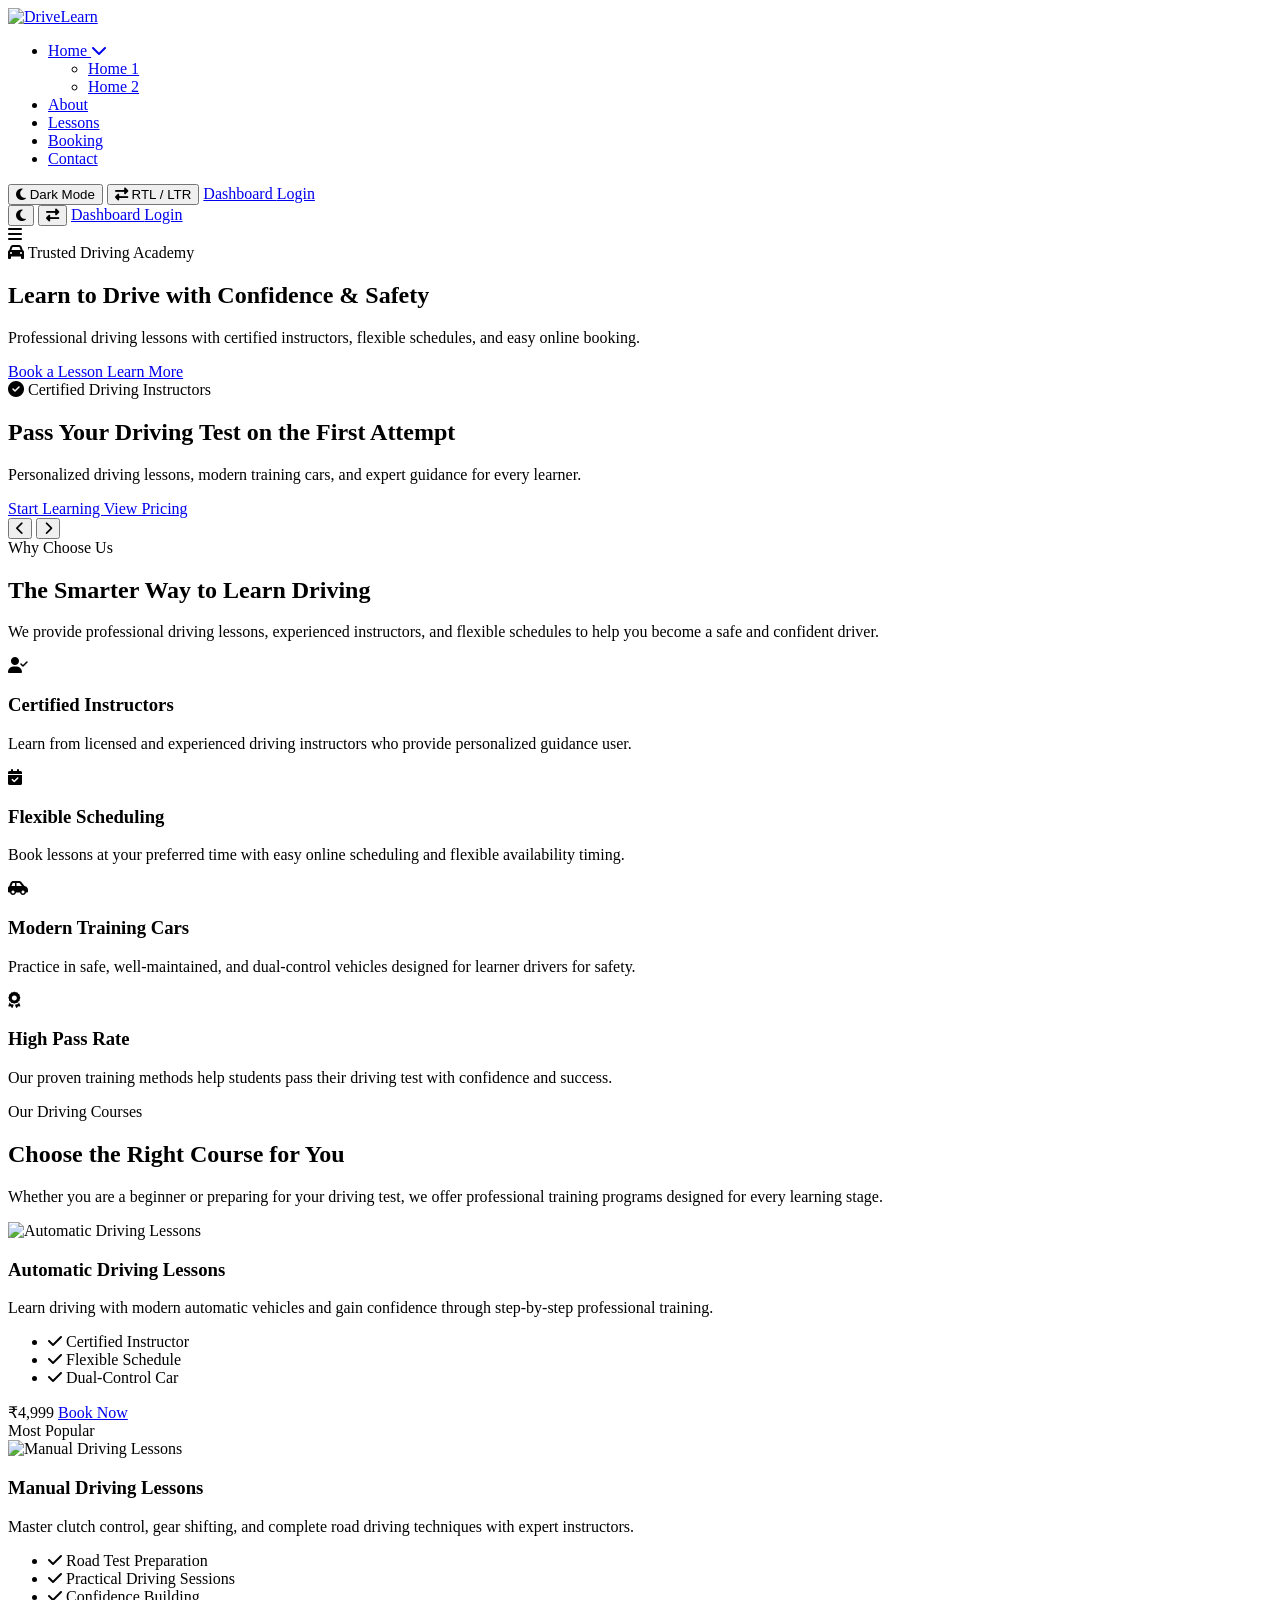
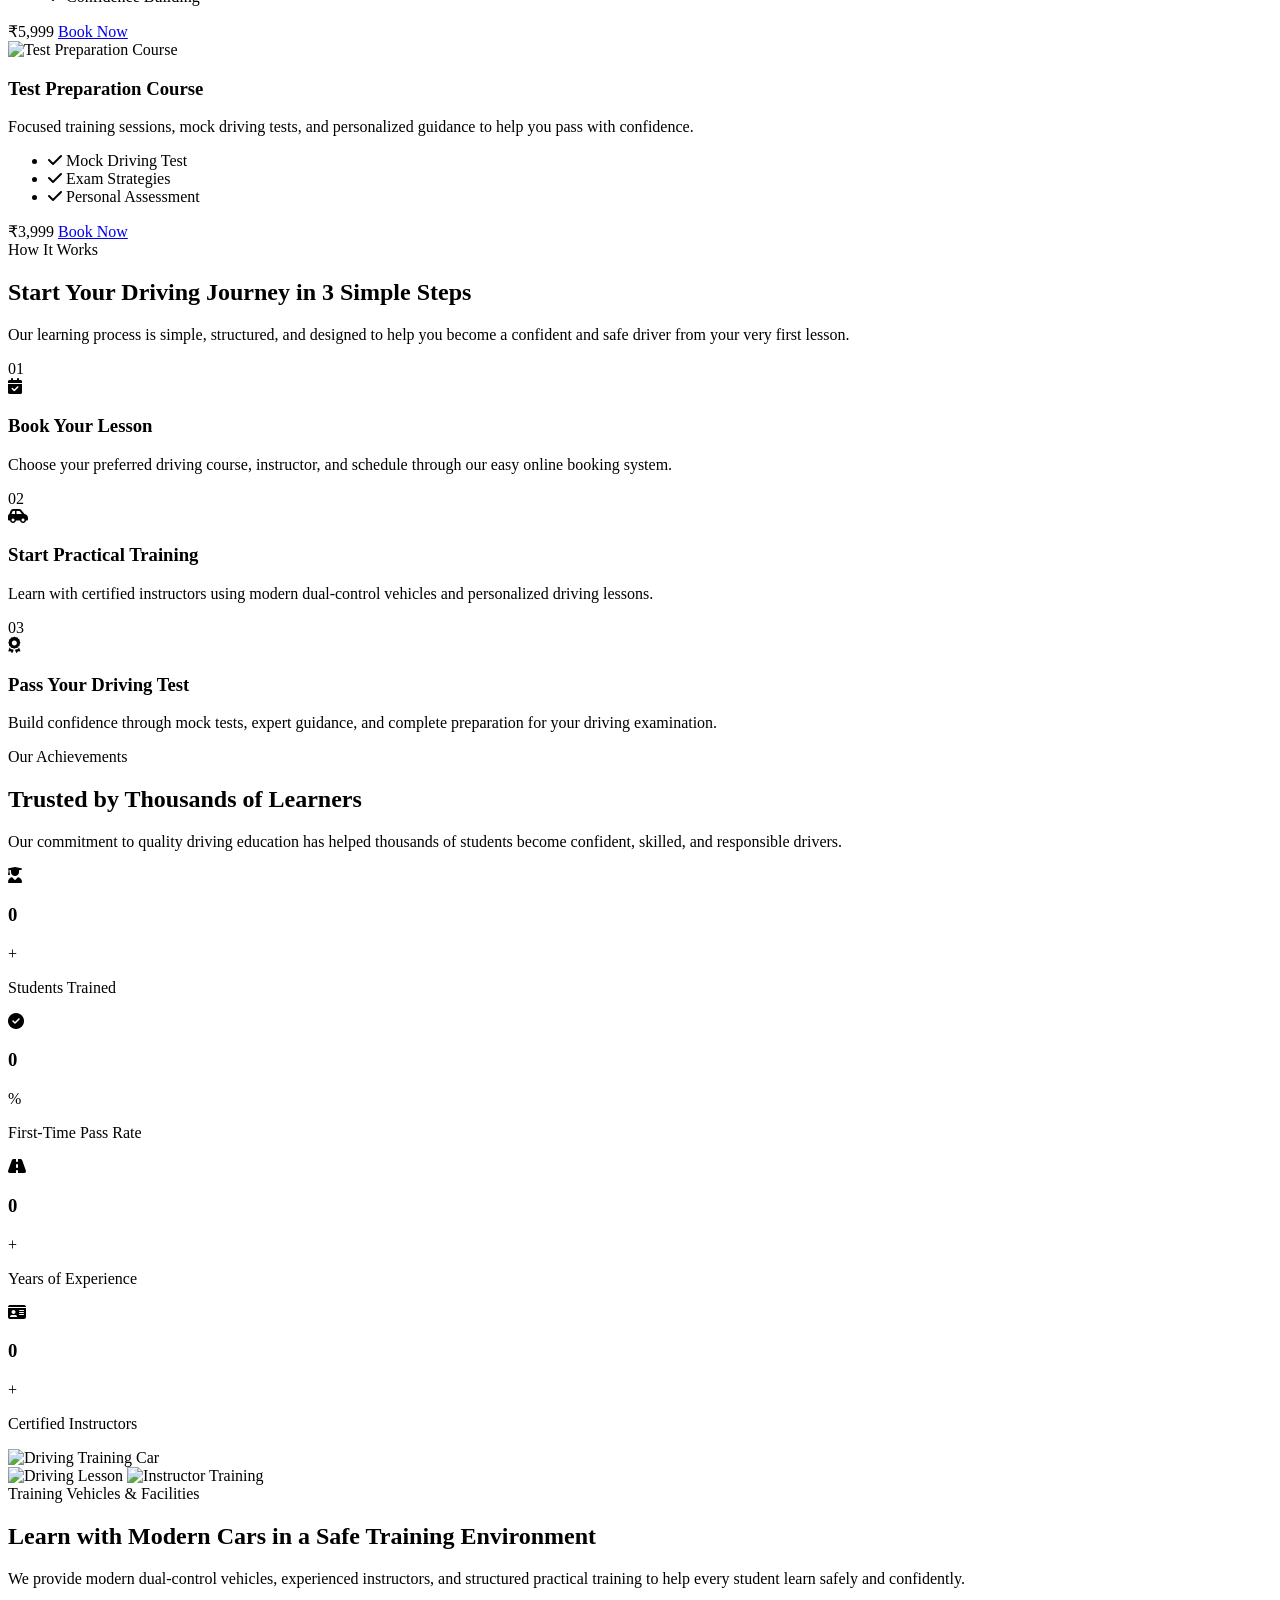
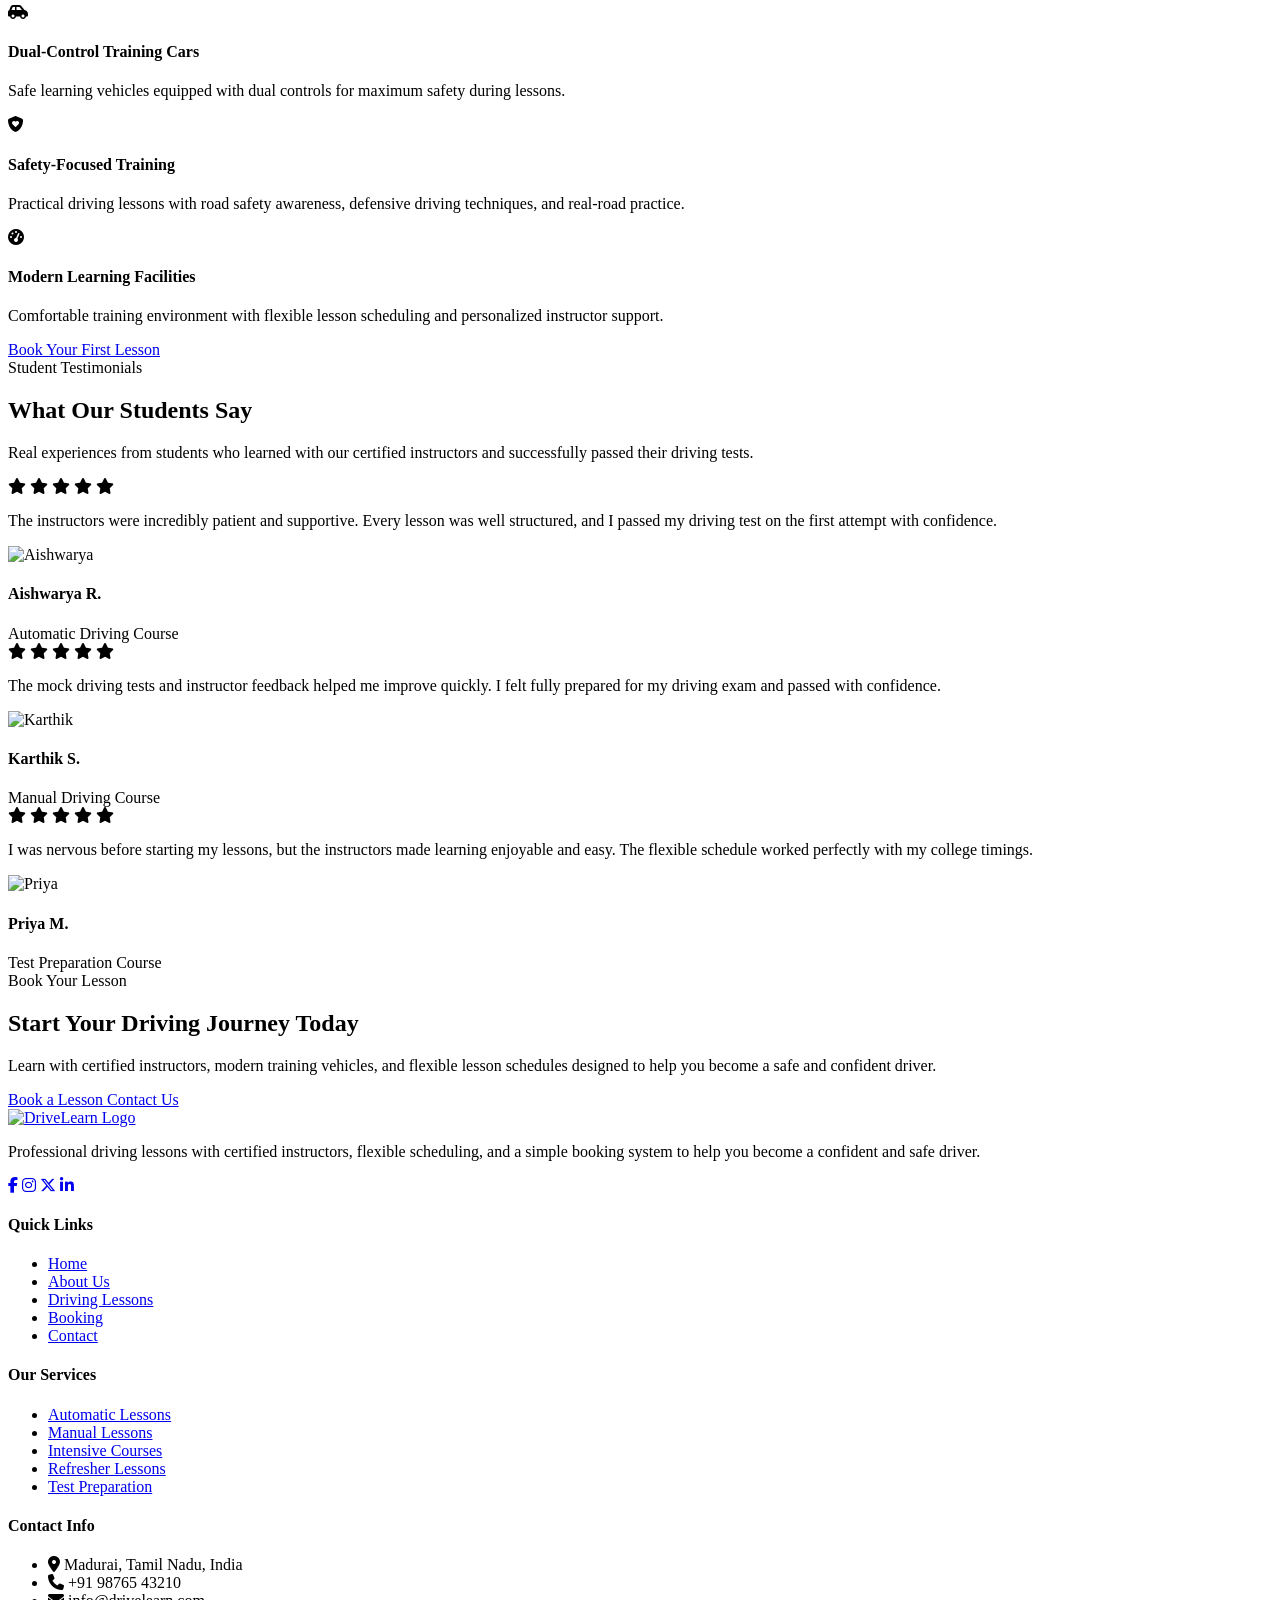
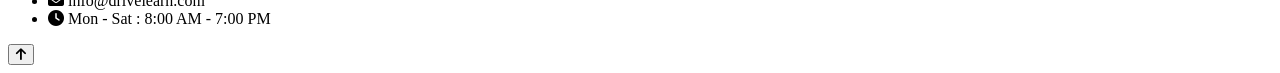
==== index.html @ 528a82df "Add files via upload" ====
<!DOCTYPE html>
<html lang="en">

<head>
    <meta charset="UTF-8">
    <meta name="viewport" content="width=device-width, initial-scale=1.0">

    <title>DriveLearn - Driving Instructor & Lesson Booking</title>

    <!-- Favicon -->
    <link rel="icon" type="image/png" href="images/logo.png">

    <!-- Google Fonts -->
    <link rel="preconnect" href="https://fonts.googleapis.com">
<link rel="preconnect" href="https://fonts.gstatic.com" crossorigin>
<link href="https://fonts.googleapis.com/css2?family=Inter:wght@400;500;600;700&family=Outfit:wght@500;600;700;800&display=swap" rel="stylesheet">
    <link rel="stylesheet" href="https://cdnjs.cloudflare.com/ajax/libs/font-awesome/6.7.2/css/all.min.css">
    <link rel="stylesheet" href="https://cdnjs.cloudflare.com/ajax/libs/font-awesome/6.7.2/css/all.min.css">

    <!-- Main CSS -->
    <link rel="stylesheet" href="css/style.css">

    <!-- Responsive CSS -->
    <link rel="stylesheet" href="css/responsive.css">
</head>

<body>

    <!-- ==================== HEADER START ==================== -->
<header class="header">

    <div class="container">

        <!--========== Logo ==========-->
        <a href="index.html" class="logo">
            <img src="images/logo.png" alt="DriveLearn">
        </a>

        <!--========== Navigation ==========-->
        <nav class="navbar" id="navbar">

            <ul class="nav-menu">

                <li class="dropdown">
                    <a href="#" class="nav-link active">
                        Home
                        <i class="fa-solid fa-chevron-down"></i>
                    </a>

                    <ul class="dropdown-menu">
                        <li><a href="index.html">Home 1</a></li>
                        <li><a href="home2.html">Home 2</a></li>
                    </ul>
                </li>

                <li>
                    <a href="about.html" class="nav-link">
                        About
                    </a>
                </li>

                <li>
                    <a href="lessons.html" class="nav-link">
                        Lessons
                    </a>
                </li>

                <li>
                    <a href="booking.html" class="nav-link">
                        Booking
                    </a>
                </li>

                <li>
                    <a href="contact.html" class="nav-link">
                        Contact
                    </a>
                </li>

            </ul>

            <!-- Mobile Buttons -->
            <div class="mobile-btn">

                <button class="theme-toggle" id="theme-toggle-mobile">
                    <i class="fa-solid fa-moon"></i>
                    <span>Dark Mode</span>
                </button>

                <button class="rtl-toggle" id="rtl-toggle-mobile">
                    <i class="fa-solid fa-right-left"></i>
                    <span>RTL / LTR</span>
                </button>

                <a href="dashboard.html" class="dashboard-btn">
                    Dashboard
                </a>

                <a href="login.html" class="login-btn">
                    Login
                </a>

            </div>

        </nav>

        <!-- Desktop Buttons -->
        <div class="desktop-btn">

            <button class="theme-toggle" id="theme-toggle">
                <i class="fa-solid fa-moon"></i>
            </button>

            <button class="rtl-toggle" id="rtl-toggle">
                <i class="fa-solid fa-right-left"></i>
            </button>

            <a href="dashboard.html" class="dashboard-btn">
                Dashboard
            </a>

            <a href="login.html" class="login-btn">
                Login
            </a>

        </div>

        <!-- Hamburger Menu -->
        <div class="menu-toggle" id="menu-toggle">
            <i class="fa-solid fa-bars"></i>
        </div>

    </div>

</header>
<!-- ==================== HEADER END ==================== -->
 <!-- ==================== HERO SECTION START ==================== -->
<section class="hero">

    <div class="hero-slider">

        <!-- Slide 1 -->
        <div class="hero-slide active"
             style="background-image: url('images/hero1.jpg');">

            <div class="container hero-container">
                <div class="hero-content">

                    <span class="hero-badge">
                        <i class="fa-solid fa-car"></i>
                        Trusted Driving Academy
                    </span>

                    <h1>
                        Learn to Drive with
                        <span>Confidence & Safety</span>
                    </h1>

                    <p>
                        Professional driving lessons with certified instructors,
                        flexible schedules, and easy online booking.
                    </p>

                    <div class="hero-buttons">
                        <a href="booking.html" class="btn btn-primary">
                            Book a Lesson
                        </a>

                        <a href="about.html" class="btn btn-outline">
                            Learn More
                        </a>
                    </div>

                </div>
            </div>

        </div>

        <!-- Slide 2 -->
        <div class="hero-slide"
             style="background-image: url('images/hero2.jpg');">

            <div class="container hero-container">
                <div class="hero-content">

                    <span class="hero-badge">
                        <i class="fa-solid fa-circle-check"></i>
                        Certified Driving Instructors
                    </span>

                    <h1>
                        Pass Your Driving Test
                        <span>on the First Attempt</span>
                    </h1>

                    <p>
                        Personalized driving lessons, modern training cars,
                        and expert guidance for every learner.
                    </p>

                    <div class="hero-buttons">
                        <a href="booking.html" class="btn btn-primary">
                            Start Learning
                        </a>

                        <a href="lessons.html" class="btn btn-outline">
                            View Pricing
                        </a>
                    </div>

                </div>
            </div>

        </div>

    </div>

    <!-- Navigation Arrows -->
    <button class="hero-prev">
        <i class="fa-solid fa-chevron-left"></i>
    </button>

    <button class="hero-next">
        <i class="fa-solid fa-chevron-right"></i>
    </button>

    <!-- Dots -->
    <div class="hero-dots">
        <span class="dot active"></span>
        <span class="dot"></span>
    </div>

</section>
<!-- ==================== HERO SECTION END ==================== -->
<!-- ==================== WHY CHOOSE US START ==================== -->
<section class="why-choose section">

    <div class="container">

        <div class="section-header">

            <span class="section-subtitle">
                Why Choose Us
            </span>

            <h2 class="section-title">
                The Smarter Way to Learn Driving
            </h2>

            <p class="section-description">
                We provide professional driving lessons, experienced instructors,
                and flexible schedules to help you become a safe and confident
                driver.
            </p>

        </div>

        <div class="choose-grid">

            <!-- Card 1 -->
            <div class="choose-card">

                <div class="choose-icon">
                    <i class="fa-solid fa-user-check"></i>
                </div>

                <h3>Certified Instructors</h3>

                <p>
                    Learn from licensed and experienced driving instructors
                    who provide personalized guidance user.
                </p>

            </div>

            <!-- Card 2 -->
            <div class="choose-card">

                <div class="choose-icon">
                    <i class="fa-solid fa-calendar-check"></i>
                </div>

                <h3>Flexible Scheduling</h3>

                <p>
                    Book lessons at your preferred time with easy online
                    scheduling and flexible availability timing.
                </p>

            </div>

            <!-- Card 3 -->
            <div class="choose-card">

                <div class="choose-icon">
                    <i class="fa-solid fa-car-side"></i>
                </div>

                <h3>Modern Training Cars</h3>

                <p>
                    Practice in safe, well-maintained, and dual-control vehicles
                    designed for learner drivers for safety.
                </p>

            </div>

            <!-- Card 4 -->
            <div class="choose-card">

                <div class="choose-icon">
                    <i class="fa-solid fa-award"></i>
                </div>

                <h3>High Pass Rate</h3>

                <p>
                    Our proven training methods help students pass their driving
                    test with confidence and success.
                </p>

            </div>

        </div>

    </div>

</section>
<!-- ==================== WHY CHOOSE US END ==================== -->
<!-- ==================== DRIVING COURSES START ==================== -->
<section class="courses section">

    <div class="container">

        <div class="section-header">

            <span class="section-subtitle">
                Our Driving Courses
            </span>

            <h2 class="section-title">
                Choose the Right Course for You
            </h2>

            <p class="section-description">
                Whether you are a beginner or preparing for your driving test,
                we offer professional training programs designed for every
                learning stage.
            </p>

        </div>

        <div class="courses-grid">

            <!-- Course 1 -->
            <div class="course-card">

                <div class="course-image">
                    <img src="images/course-1.jpg" alt="Automatic Driving Lessons">
                </div>

                <div class="course-content">

                    <h3>Automatic Driving Lessons</h3>

                    <p>
                        Learn driving with modern automatic vehicles and gain
                        confidence through step-by-step professional training.
                    </p>

                    <ul class="course-features">
                        <li><i class="fa-solid fa-check"></i> Certified Instructor</li>
                        <li><i class="fa-solid fa-check"></i> Flexible Schedule</li>
                        <li><i class="fa-solid fa-check"></i> Dual-Control Car</li>
                    </ul>

                    <div class="course-footer">
                        <span class="course-price">₹4,999</span>
                        <a href="booking.html" class="course-btn">
                            Book Now
                        </a>
                    </div>

                </div>

            </div>

            <!-- Course 2 -->
            <div class="course-card featured">

                <div class="course-badge">Most Popular</div>

                <div class="course-image">
                    <img src="images/course-2.jpg" alt="Manual Driving Lessons">
                </div>

                <div class="course-content">

                    <h3>Manual Driving Lessons</h3>

                    <p>
                        Master clutch control, gear shifting, and complete road
                        driving techniques with expert instructors.
                    </p>

                    <ul class="course-features">
                        <li><i class="fa-solid fa-check"></i> Road Test Preparation</li>
                        <li><i class="fa-solid fa-check"></i> Practical Driving Sessions</li>
                        <li><i class="fa-solid fa-check"></i> Confidence Building</li>
                    </ul>

                    <div class="course-footer">
                        <span class="course-price">₹5,999</span>
                        <a href="booking.html" class="course-btn">
                            Book Now
                        </a>
                    </div>

                </div>

            </div>

            <!-- Course 3 -->
            <div class="course-card">

                <div class="course-image">
                    <img src="images/course-3.jpg" alt="Test Preparation Course">
                </div>

                <div class="course-content">

                    <h3>Test Preparation Course</h3>

                    <p>
                        Focused training sessions, mock driving tests, and
                        personalized guidance to help you pass with confidence.
                    </p>

                    <ul class="course-features">
                        <li><i class="fa-solid fa-check"></i> Mock Driving Test</li>
                        <li><i class="fa-solid fa-check"></i> Exam Strategies</li>
                        <li><i class="fa-solid fa-check"></i> Personal Assessment</li>
                    </ul>

                    <div class="course-footer">
                        <span class="course-price">₹3,999</span>
                        <a href="booking.html" class="course-btn">
                            Book Now
                        </a>
                    </div>

                </div>

            </div>

        </div>

    </div>

</section>
<!-- ==================== DRIVING COURSES END ==================== -->
<!-- ==================== HOW IT WORKS START ==================== -->
<section class="how-it-works section">

    <div class="container">

        <div class="section-header">

            <span class="section-subtitle">
                How It Works
            </span>

            <h2 class="section-title">
                Start Your Driving Journey in 3 Simple Steps
            </h2>

            <p class="section-description">
                Our learning process is simple, structured, and designed to
                help you become a confident and safe driver from your very
                first lesson.
            </p>

        </div>

        <div class="steps-grid">

            <!-- Step 1 -->
            <div class="step-card">

                <div class="step-number">01</div>

                <div class="step-icon">
                    <i class="fa-solid fa-calendar-check"></i>
                </div>

                <h3>Book Your Lesson</h3>

                <p>
                    Choose your preferred driving course, instructor, and
                    schedule through our easy online booking system.
                </p>

            </div>

            <!-- Step 2 -->
            <div class="step-card">

                <div class="step-number">02</div>

                <div class="step-icon">
                    <i class="fa-solid fa-car-side"></i>
                </div>

                <h3>Start Practical Training</h3>

                <p>
                    Learn with certified instructors using modern dual-control
                    vehicles and personalized driving lessons.
                </p>

            </div>

            <!-- Step 3 -->
            <div class="step-card">

                <div class="step-number">03</div>

                <div class="step-icon">
                    <i class="fa-solid fa-award"></i>
                </div>

                <h3>Pass Your Driving Test</h3>

                <p>
                    Build confidence through mock tests, expert guidance,
                    and complete preparation for your driving examination.
                </p>

            </div>

        </div>

    </div>

</section>
<!-- ==================== HOW IT WORKS END ==================== -->
<!-- ==================== ACHIEVEMENTS START ==================== -->
<section class="achievements section">

    <div class="container">

        <div class="section-header">

            <span class="section-subtitle">
                Our Achievements
            </span>

            <h2 class="section-title">
                Trusted by Thousands of Learners
            </h2>

            <p class="section-description">
                Our commitment to quality driving education has helped thousands
                of students become confident, skilled, and responsible drivers.
            </p>

        </div>

        <div class="stats-grid">

            <!-- Stat 1 -->
            <div class="stat-card">

                <div class="stat-icon">
                    <i class="fa-solid fa-user-graduate"></i>
                </div>

                <h3 class="counter" data-target="5000">0</h3>
                <span>+</span>

                <p>Students Trained</p>

            </div>

            <!-- Stat 2 -->
            <div class="stat-card">

                <div class="stat-icon">
                    <i class="fa-solid fa-circle-check"></i>
                </div>

                <h3 class="counter" data-target="98">0</h3>
                <span>%</span>

                <p>First-Time Pass Rate</p>

            </div>

            <!-- Stat 3 -->
            <div class="stat-card">

                <div class="stat-icon">
                    <i class="fa-solid fa-road"></i>
                </div>

                <h3 class="counter" data-target="10">0</h3>
                <span>+</span>

                <p>Years of Experience</p>

            </div>

            <!-- Stat 4 -->
            <div class="stat-card">

                <div class="stat-icon">
                    <i class="fa-solid fa-id-card"></i>
                </div>

                <h3 class="counter" data-target="15">0</h3>
                <span>+</span>

                <p>Certified Instructors</p>

            </div>

        </div>

    </div>

</section>
<!-- ==================== ACHIEVEMENTS END ==================== -->
 <!-- ==================== VEHICLES & FACILITIES START ==================== -->
<section class="vehicles section">

    <div class="container">

        <div class="vehicles-wrapper">

            <!-- Left Images -->
            <div class="vehicles-images">

                <div class="main-image">
                    <img src="images/vehicle-1.jpg" alt="Driving Training Car">
                </div>

                <div class="small-images">
                    <img src="images/vehicle-2.jpg" alt="Driving Lesson">
                    <img src="images/vehicle-3.jpg" alt="Instructor Training">
                </div>

            </div>

            <!-- Right Content -->
            <div class="vehicles-content">

                <span class="section-subtitle">
                    Training Vehicles & Facilities
                </span>

                <h2 class="section-title">
                    Learn with Modern Cars in a Safe Training Environment
                </h2>

                <p class="section-description">
                    We provide modern dual-control vehicles, experienced instructors,
                    and structured practical training to help every student learn
                    safely and confidently.
                </p>

                <div class="facility-list">

                    <div class="facility-item">
                        <div class="facility-icon">
                            <i class="fa-solid fa-car-side"></i>
                        </div>

                        <div>
                            <h4>Dual-Control Training Cars</h4>
                            <p>
                                Safe learning vehicles equipped with dual controls
                                for maximum safety during lessons.
                            </p>
                        </div>

                    </div>

                    <div class="facility-item">
                        <div class="facility-icon">
                            <i class="fa-solid fa-shield-heart"></i>
                        </div>

                        <div>
                            <h4>Safety-Focused Training</h4>
                            <p>
                                Practical driving lessons with road safety awareness,
                                defensive driving techniques, and real-road practice.
                            </p>
                        </div>

                    </div>

                    <div class="facility-item">
                        <div class="facility-icon">
                            <i class="fa-solid fa-gauge-high"></i>
                        </div>

                        <div>
                            <h4>Modern Learning Facilities</h4>
                            <p>
                                Comfortable training environment with flexible lesson
                                scheduling and personalized instructor support.
                            </p>
                        </div>

                    </div>

                </div>

                <a href="booking.html" class="btn">
                    Book Your First Lesson
                </a>

            </div>

        </div>

    </div>

</section>
<!-- ==================== VEHICLES & FACILITIES END ==================== -->
<!-- ==================== TESTIMONIALS START ==================== -->
<section class="testimonials section">

    <div class="container">

        <div class="section-header">

            <span class="section-subtitle">
                Student Testimonials
            </span>

            <h2 class="section-title">
                What Our Students Say
            </h2>

            <p class="section-description">
                Real experiences from students who learned with our certified
                instructors and successfully passed their driving tests.
            </p>

        </div>

        <div class="testimonial-grid">

            <!-- Testimonial 1 -->
            <div class="testimonial-card">

                <div class="testimonial-rating">
                    <i class="fa-solid fa-star"></i>
                    <i class="fa-solid fa-star"></i>
                    <i class="fa-solid fa-star"></i>
                    <i class="fa-solid fa-star"></i>
                    <i class="fa-solid fa-star"></i>
                </div>

                <p class="testimonial-text">
                    The instructors were incredibly patient and supportive.
                    Every lesson was well structured, and I passed my driving
                    test on the first attempt with confidence.
                </p>

                <div class="testimonial-user">
                    <img src="images/student-1.jpg" alt="Aishwarya">

                    <div>
                        <h4>Aishwarya R.</h4>
                        <span>Automatic Driving Course</span>
                    </div>
                </div>

            </div>

            <!-- Testimonial 2 -->
            <div class="testimonial-card featured">

                <div class="testimonial-rating">
                    <i class="fa-solid fa-star"></i>
                    <i class="fa-solid fa-star"></i>
                    <i class="fa-solid fa-star"></i>
                    <i class="fa-solid fa-star"></i>
                    <i class="fa-solid fa-star"></i>
                </div>

                <p class="testimonial-text">
                    The mock driving tests and instructor feedback helped me
                    improve quickly. I felt fully prepared for my driving exam
                    and passed with confidence.
                </p>

                <div class="testimonial-user">
                    <img src="images/student-2.jpg" alt="Karthik">

                    <div>
                        <h4>Karthik S.</h4>
                        <span>Manual Driving Course</span>
                    </div>
                </div>

            </div>

            <!-- Testimonial 3 -->
            <div class="testimonial-card">

                <div class="testimonial-rating">
                    <i class="fa-solid fa-star"></i>
                    <i class="fa-solid fa-star"></i>
                    <i class="fa-solid fa-star"></i>
                    <i class="fa-solid fa-star"></i>
                    <i class="fa-solid fa-star"></i>
                </div>

                <p class="testimonial-text">
                    I was nervous before starting my lessons, but the instructors
                    made learning enjoyable and easy. The flexible schedule
                    worked perfectly with my college timings.
                </p>

                <div class="testimonial-user">
                    <img src="images/student-3.jpg" alt="Priya">

                    <div>
                        <h4>Priya M.</h4>
                        <span>Test Preparation Course</span>
                    </div>
                </div>

            </div>

        </div>

    </div>

</section>
<!-- ==================== TESTIMONIALS END ==================== -->
<!-- ==================== CTA START ==================== -->
<section class="cta section">

    <div class="container">

        <div class="cta-box">

            <span class="cta-subtitle">
                Book Your Lesson
            </span>

            <h2 class="cta-title">
                Start Your Driving Journey Today
            </h2>

            <p class="cta-description">
                Learn with certified instructors, modern training vehicles,
                and flexible lesson schedules designed to help you become a
                safe and confident driver.
            </p>

            <div class="cta-buttons">

                <a href="booking.html" class="btn btn-primary">
                    Book a Lesson
                </a>

                <a href="contact.html" class="btn btn-outline">
                    Contact Us
                </a>

            </div>

        </div>

    </div>

</section>
<!-- ==================== CTA END ==================== -->














 <!-- ==================== FOOTER START ==================== -->
<footer class="footer">

    <div class="container">

        <div class="footer-grid">

            <!-- About -->
            <div class="footer-about">

                <a href="index.html" class="footer-logo">
                    <img src="images/logo.png" alt="DriveLearn Logo">
                </a>

                <p>
                    Professional driving lessons with certified instructors,
                    flexible scheduling, and a simple booking system to help
                    you become a confident and safe driver.
                </p>

                <div class="footer-social">
                    <a href="#"><i class="fab fa-facebook-f"></i></a>
                    <a href="#"><i class="fab fa-instagram"></i></a>
                    <a href="#"><i class="fab fa-x-twitter"></i></a>
                    <a href="#"><i class="fab fa-linkedin-in"></i></a>
                </div>

            </div>

            <!-- Quick Links -->
            <div class="footer-links">

                <h4>Quick Links</h4>

                <ul>
                    <li><a href="index.html">Home</a></li>
                    <li><a href="about.html">About Us</a></li>
                    <li><a href="lessons.html">Driving Lessons</a></li>
                    <li><a href="booking.html">Booking</a></li>
                    <li><a href="contact.html">Contact</a></li>
                </ul>

            </div>

            <!-- Services -->
            <div class="footer-services">

                <h4>Our Services</h4>

                <ul>
                    <li><a href="#">Automatic Lessons</a></li>
                    <li><a href="#">Manual Lessons</a></li>
                    <li><a href="#">Intensive Courses</a></li>
                    <li><a href="#">Refresher Lessons</a></li>
                    <li><a href="#">Test Preparation</a></li>
                </ul>

            </div>

            <!-- Contact -->
            <div class="footer-contact">

                <h4>Contact Info</h4>

                <ul>

                    <li>
                        <i class="fas fa-location-dot"></i>
                        Madurai, Tamil Nadu, India
                    </li>

                    <li>
                        <i class="fas fa-phone"></i>
                        +91 98765 43210
                    </li>

                    <li>
                        <i class="fas fa-envelope"></i>
                        info@drivelearn.com
                    </li>

                    <li>
                        <i class="fas fa-clock"></i>
                        Mon - Sat : 8:00 AM - 7:00 PM
                    </li>

                </ul>

            </div>

        </div>

    </div>

</footer>
<!-- ==================== FOOTER END ==================== -->

<!-- Scroll to Top Button -->
<button id="scrollTopBtn" class="scroll-top-btn">
    <i class="fa-solid fa-arrow-up"></i>
</button>



<script src="js/script.js"></script>
</body>
</html>
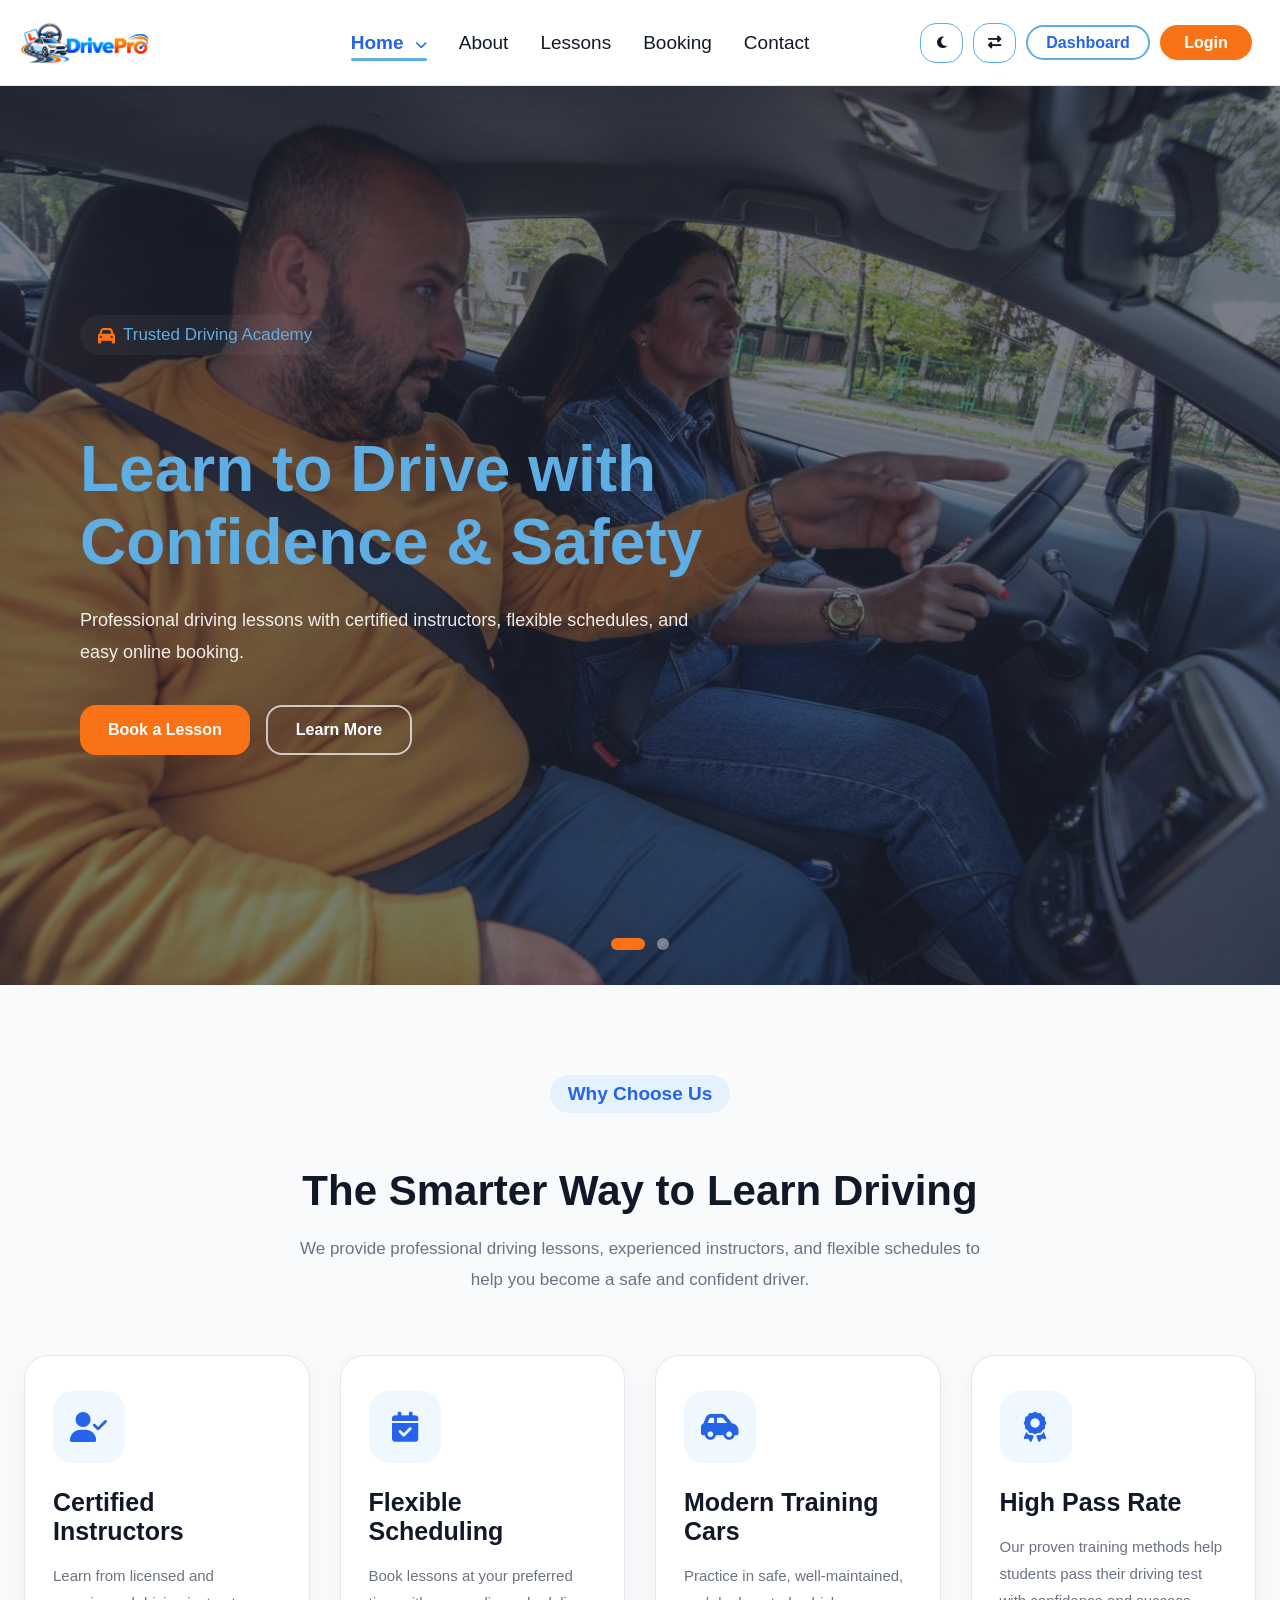
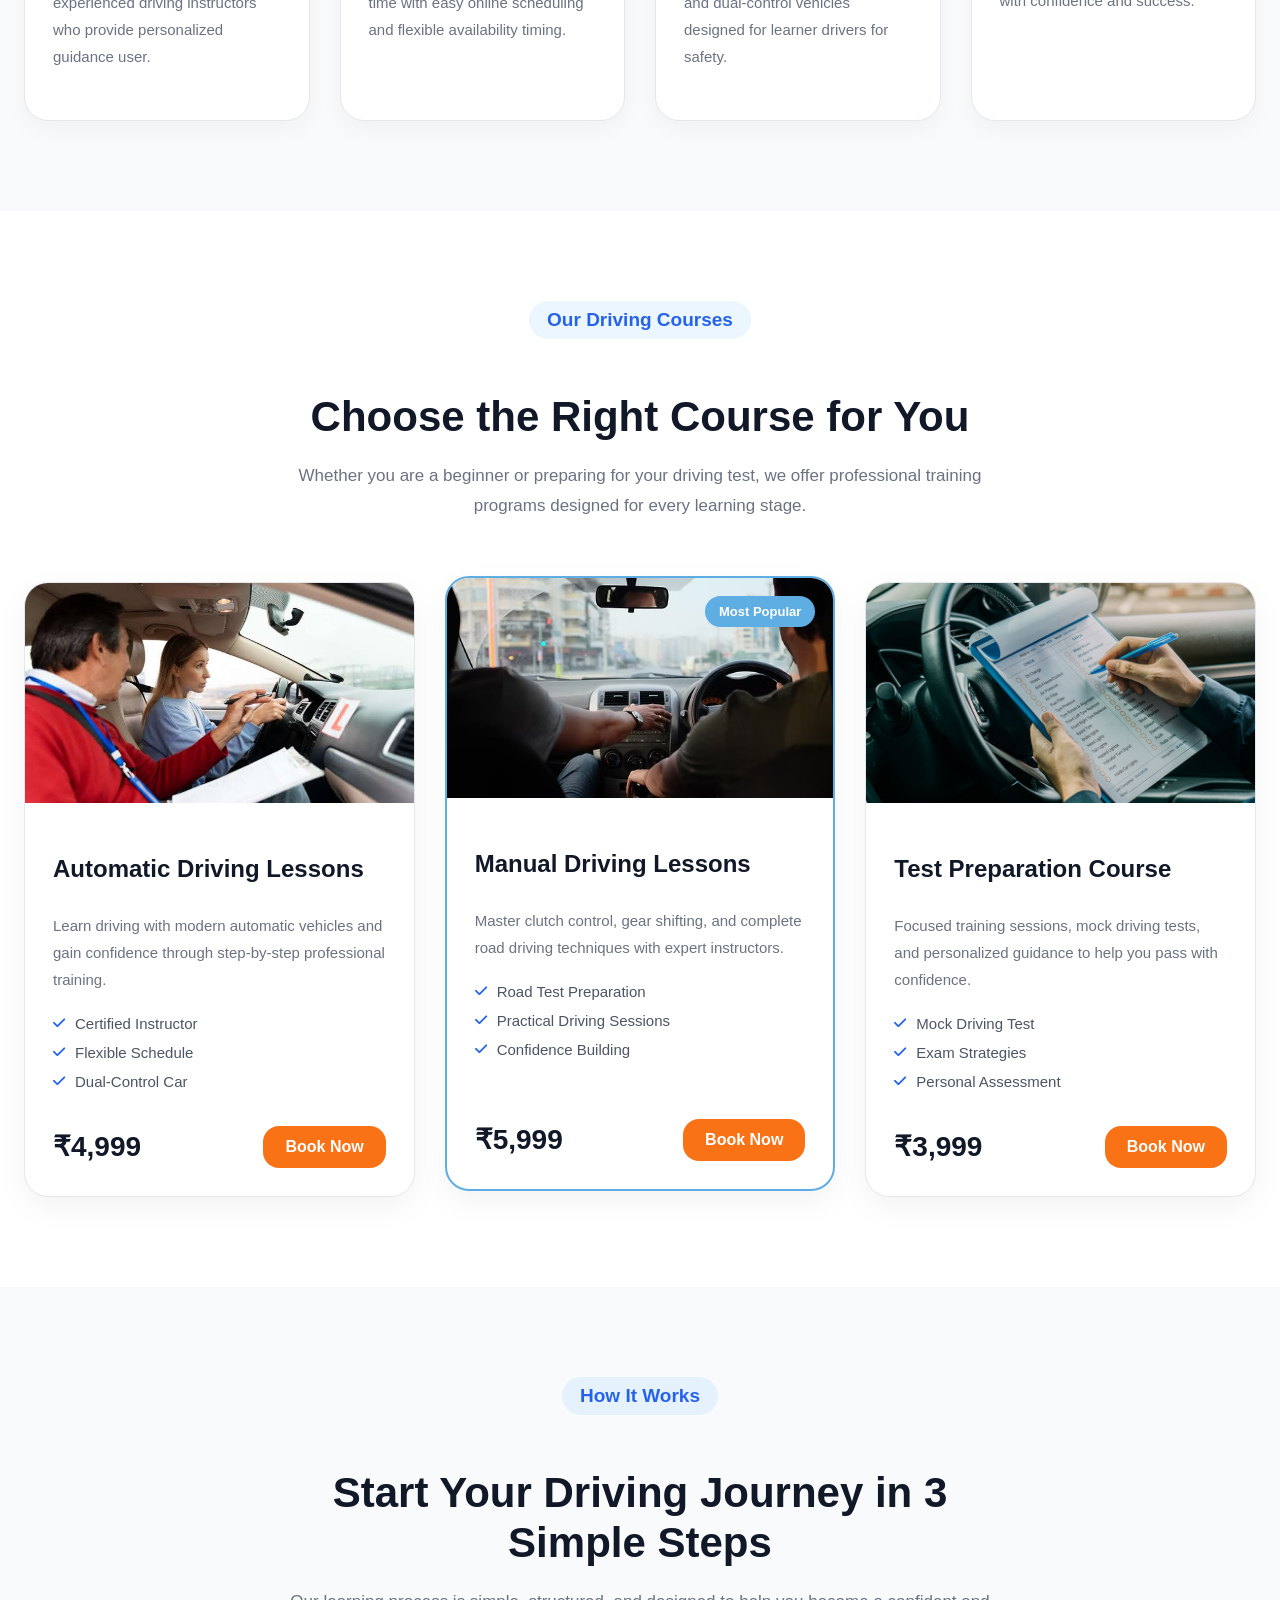
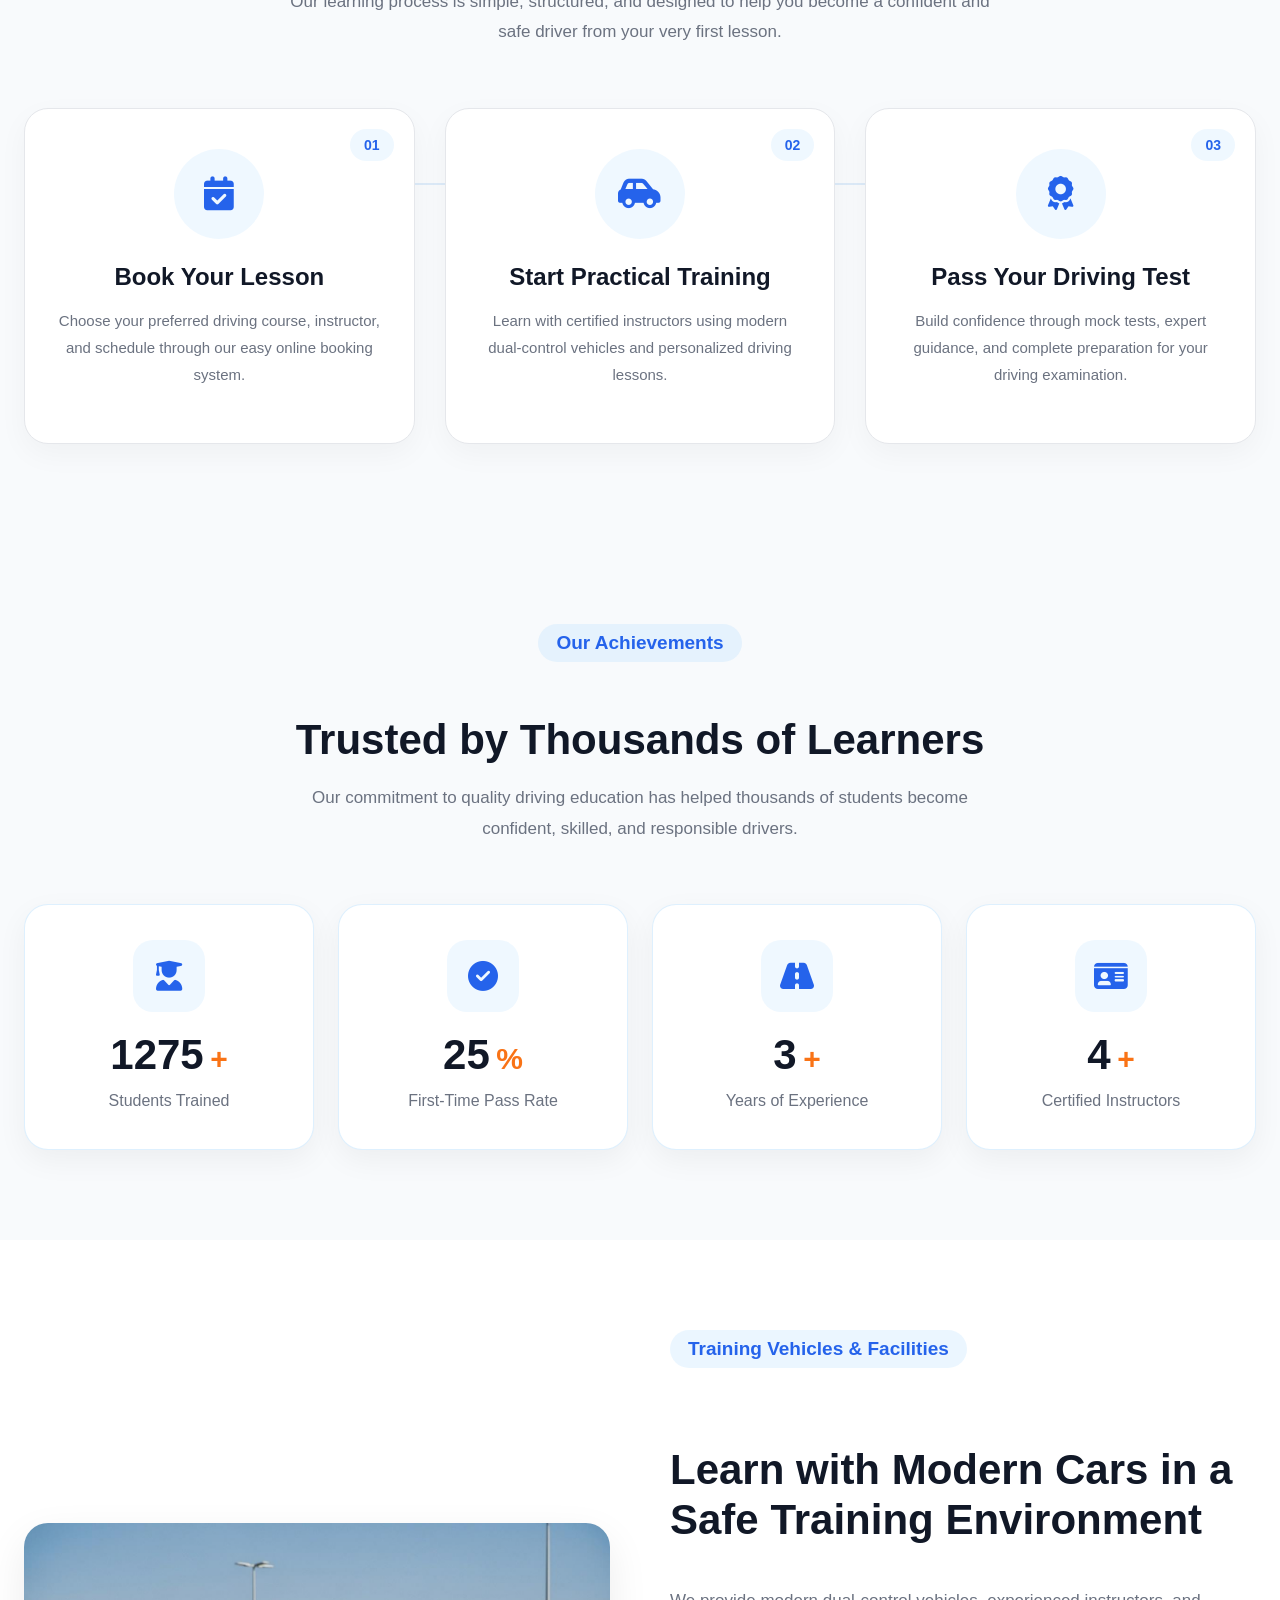
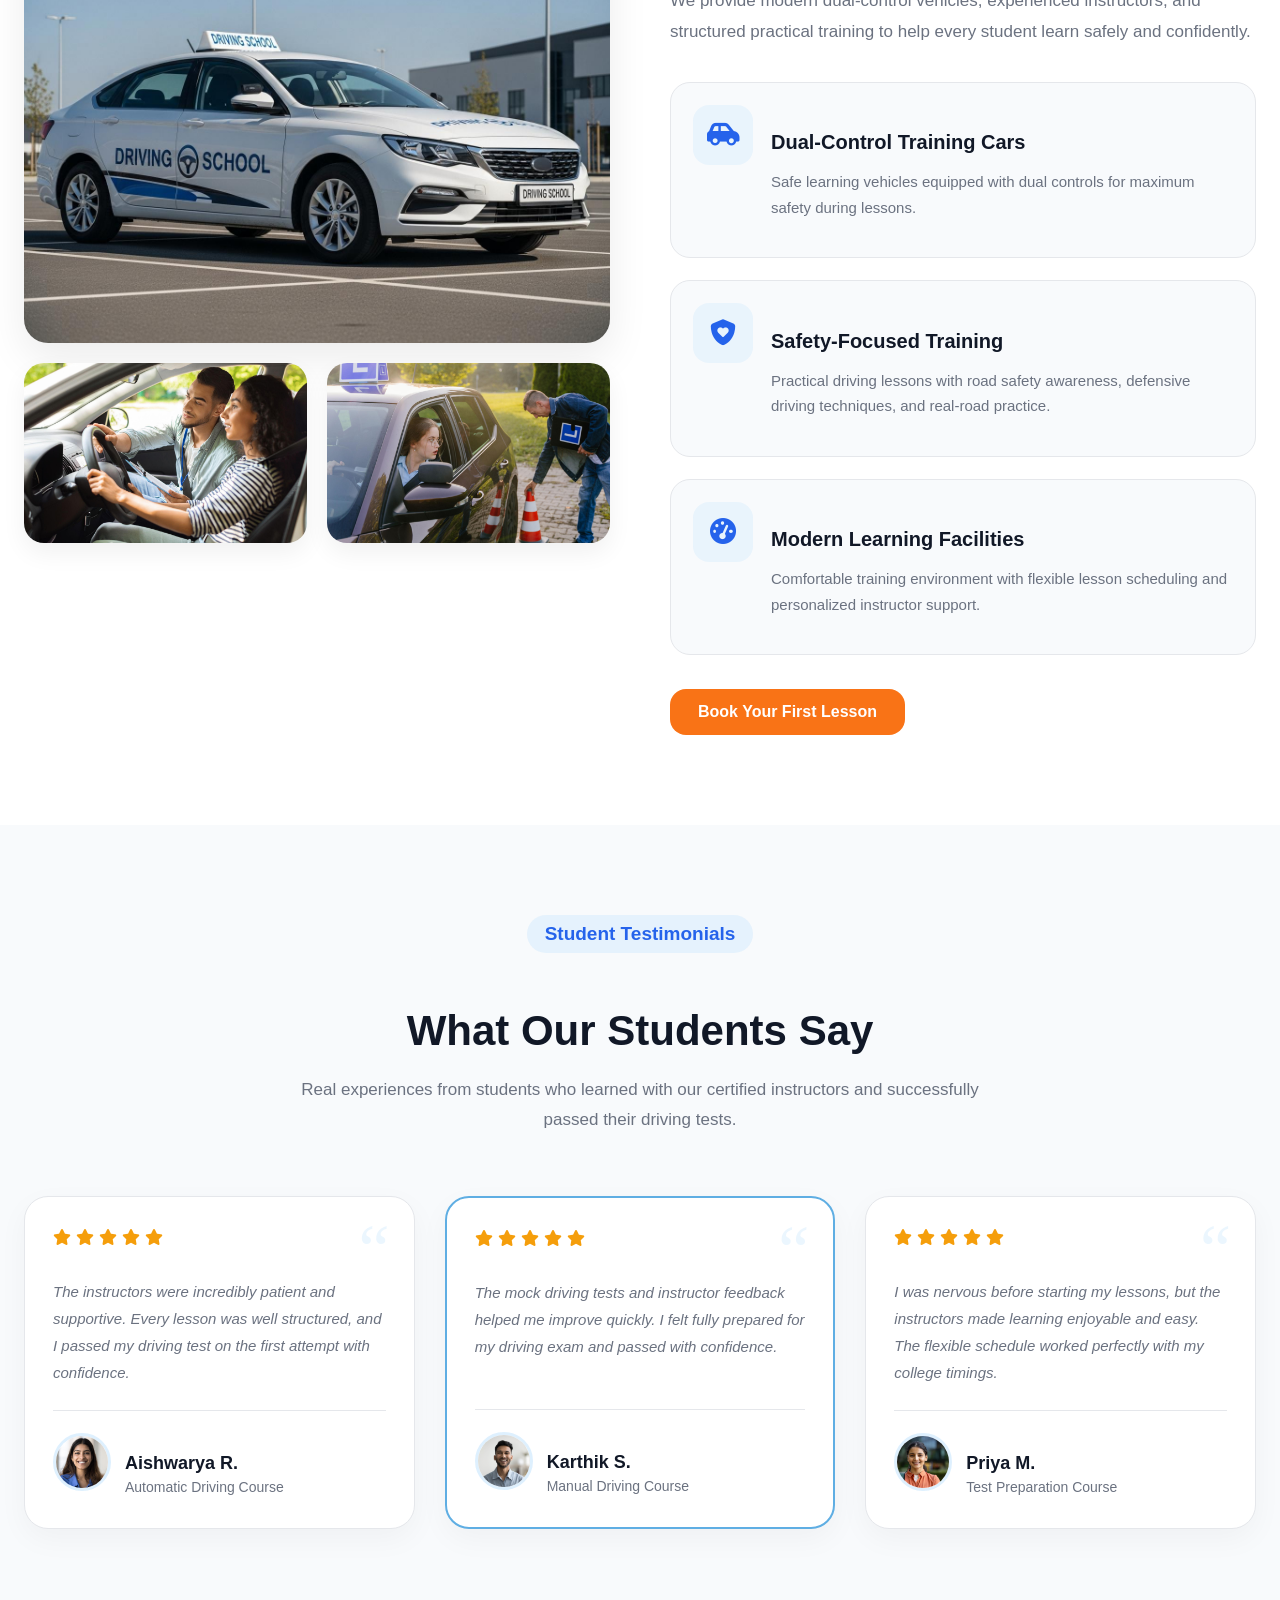
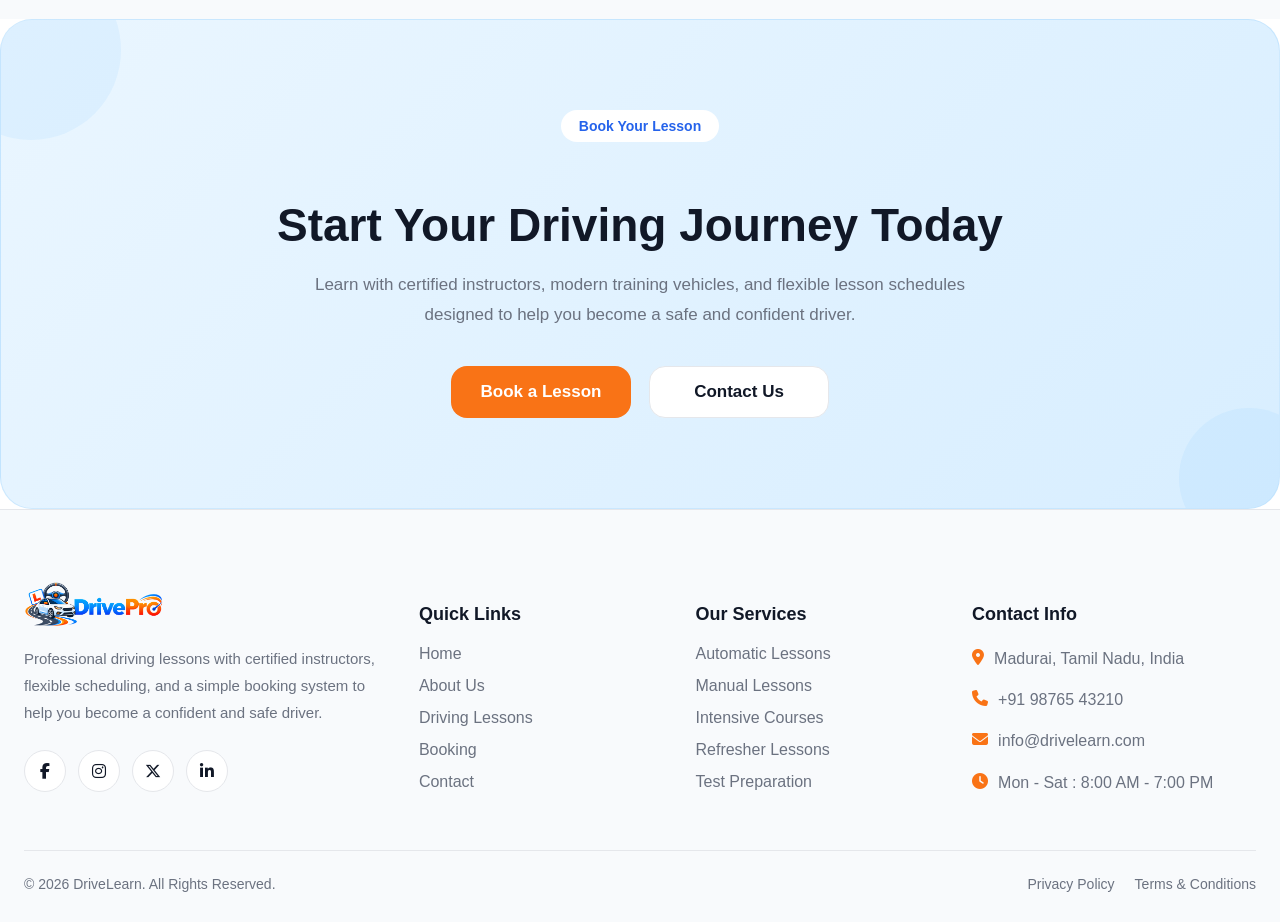
==== commit b3e6284e: "Add files via upload" ====
--- a/index.html
+++ b/index.html
@@ -987,6 +987,21 @@
             </div>
 
         </div>
+        <!-- Footer Bottom -->
+        <div class="footer-divider"></div>
+
+        <div class="footer-bottom">
+
+            <p>
+                © 2026 DriveLearn. All Rights Reserved.
+            </p>
+
+            <div class="footer-bottom-links">
+                <a href="#">Privacy Policy</a>
+                <a href="#">Terms & Conditions</a>
+            </div>
+
+        </div>
 
     </div>
 
--- a/css/style.css
+++ b/css/style.css
@@ -0,0 +1,9330 @@
+/* ===================================
+   Header - Driving Academy
+=================================== */
+
+:root{
+    --primary:#7CC4FA;
+    --primary-dark:#5FAEE3;
+    --accent:#F97316;
+    --text:#1F2937;
+    --white:#FFFFFF;
+    --border:#E5E7EB;
+    --shadow:0 8px 25px rgba(0,0,0,0.08);
+}
+body{
+    font-family: 'Outfit', sans-serif;
+}
+html,
+body{
+    margin:0;
+    padding:0;
+    width:100%;
+    overflow-x:hidden;
+}
+body{
+    overflow-x:auto;
+}
+*,
+*::before,
+*::after{
+    box-sizing:border-box;
+}
+*{
+    box-sizing:border-box;
+}
+
+img{
+    max-width:100%;
+    display:block;
+}
+/* Main site container spacing */
+
+.container{
+    width:100%;
+    max-width:1440px;      /* wider layout */
+    margin:0 auto;
+    padding:0 24px;        /* small left and right gap */
+}
+
+/* Sections */
+
+section{
+    padding-left:24px;
+    padding-right:24px;
+}
+
+
+
+.header{
+    position:fixed;
+    top:0;
+    left:0;
+    width:100%;
+    background:rgba(255,255,255,0.96);
+    backdrop-filter:blur(12px);
+    border-bottom:1px solid var(--border);
+    box-shadow:var(--shadow);
+    z-index:999;
+}
+
+.header .container{
+    display:grid;
+    grid-template-columns:180px 1fr 340px;
+    align-items:center;
+    height:85px;
+    padding: 0 20px;
+}
+
+/* Logo */
+
+.logo img{
+    width:130px;
+}
+
+/* Navigation */
+
+.navbar{
+    display:flex;
+    justify-content:center;
+    text-decoration: none;
+}
+
+.nav-menu{
+    display:flex;
+    align-items:center;
+    gap:32px;
+    text-decoration: none;
+    list-style: none;
+}
+
+.nav-link{
+    color:var(--text);
+    font-size:19px;
+    font-weight:600;
+    transition:0.3s ease;
+    text-decoration: none;
+}
+
+.nav-link:hover,
+.nav-link.active{
+    color:var(--primary-dark);
+}
+
+.nav-link i{
+    font-size:12px;
+    margin-left:6px;
+    text-decoration: none;
+}
+
+/* Dropdown */
+
+.dropdown{
+    position:relative;
+}
+
+.dropdown-menu{
+    position:absolute;
+    top:100%;
+    left:0;
+    margin-top:10px;
+    width:170px;
+    background:var(--white);
+    border:1px solid var(--border);
+    border-radius:16px;
+    box-shadow:var(--shadow);
+    opacity:0;
+    padding:8px;
+    visibility:hidden;
+    transition:0.3s ease;
+    overflow:hidden;
+    text-decoration: none;
+    list-style: none;
+}
+
+.dropdown:hover .dropdown-menu{
+    opacity:1;
+    visibility:visible;
+    text-decoration: none;
+    list-style: none;
+}
+
+.dropdown-menu a{
+    display:block;
+    padding:14px 20px;
+    color:var(--text);
+    transition:0.3s ease;
+    text-decoration: none;
+    list-style: none;
+}
+
+.dropdown-menu a:hover{
+    background:#F8FAFC;
+    color:var(--primary-dark);
+}
+
+/* Right buttons */
+
+.desktop-btn{
+    display:flex;
+    justify-content:flex-end;
+    align-items:center;
+    gap:10px;
+    padding-right: 8px;
+}
+
+/* Theme & RTL */
+
+.theme-toggle,
+.rtl-toggle{
+    width:54px;
+    height:40px;
+    border:1px solid var(--primary);
+    border-radius:16px;
+    background:var(--white);
+    color:var(--text);
+    display:flex;
+    align-items:center;
+    justify-content:center;
+    cursor:pointer;
+    transition:0.3s ease;
+}
+
+.theme-toggle:hover,
+.rtl-toggle:hover{
+    background:var(--primary);
+    color:var(--white);
+    border-color:var(--primary);
+}
+
+/* Dashboard */
+
+.dashboard-btn{
+    display:inline-flex;
+    align-items:center;
+    justify-content:center;
+    padding:9px 18px;
+    height:35px;
+    width: 125px;
+    border:2px solid var(--primary);
+    border-radius:20px;
+    color:var(--primary-dark);
+    font-weight:600;
+    transition:0.3s ease;
+    text-decoration: none;
+}
+
+.dashboard-btn:hover{
+    background:var(--primary);
+    color:var(--white);
+}
+
+/* Login */
+
+.login-btn{
+    display:inline-flex;
+    align-items:center;
+    justify-content:center;
+    padding:11px 22px;
+    height:35px;
+    width: 110px;
+    background:var(--accent);
+    color:var(--white);
+    border-radius:20px;
+    font-weight:600;
+    transition:0.3s ease;
+    text-decoration: none;
+}
+
+.login-btn:hover{
+    background:#EA580C;
+}
+
+/* Mobile */
+
+.mobile-btn{
+    display:none;
+}
+
+.menu-toggle{
+    display:none;
+    font-size:28px;
+    color:var(--text);
+    cursor:pointer;
+}
+
+
+/* ===================================
+   Footer
+=================================== */
+
+.footer{
+    background:#F8FAFC;
+    border-top:1px solid var(--border);
+    padding:70px 0 30px;
+    margin-top:0px;
+    
+}
+
+.footer-grid{
+    display:grid;
+    grid-template-columns:1.5fr 1fr 1fr 1.2fr;
+    gap:40px;
+}
+
+/* Logo */
+
+.footer-logo img{
+    width:140px;
+    margin-bottom:18px;
+}
+
+/* About */
+
+.footer-about p{
+    color:#6B7280;
+    line-height:1.8;
+    margin-bottom:24px;
+    font-size:15px;
+}
+
+/* Headings */
+
+.footer h4{
+    font-size:18px;
+    color:var(--text);
+    margin-bottom:20px;
+    font-weight:600;
+}
+
+/* Lists */
+
+.footer-links ul,
+.footer-services ul,
+.footer-contact ul{
+    list-style:none;
+    padding:0;
+    margin:0;
+}
+
+.footer-links li,
+.footer-services li,
+.footer-contact li{
+    margin-bottom:14px;
+}
+
+.footer-links a,
+.footer-services a{
+    color:#6B7280;
+    text-decoration:none;
+    transition:0.3s ease;
+}
+
+.footer-links a:hover,
+.footer-services a:hover{
+    color:var(--primary-dark);
+    padding-left:6px;
+}
+
+/* Contact */
+
+.footer-contact li{
+    display:flex;
+    align-items:flex-start;
+    gap:10px;
+    color:#6B7280;
+    line-height:1.7;
+}
+
+.footer-contact i{
+    color:var(--accent);
+    font-size:16px;
+    margin-top:4px;
+}
+
+/* Social */
+
+.footer-social{
+    display:flex;
+    gap:12px;
+}
+
+.footer-social a{
+    width:42px;
+    height:42px;
+    border:1px solid var(--border);
+    border-radius:50%;
+    display:flex;
+    align-items:center;
+    justify-content:center;
+    color:var(--text);
+    background:#FFFFFF;
+    transition:0.3s ease;
+    text-decoration:none;
+}
+
+.footer-social a:hover{
+    background:var(--primary);
+    border-color:var(--primary);
+    color:#FFFFFF;
+}
+
+/* Divider */
+
+.footer-divider{
+    height:1px;
+    background:#E5E7EB;
+    margin:40px 0 25px;
+}
+
+/* Bottom */
+
+.footer-bottom{
+    display:flex;
+    justify-content:space-between;
+    align-items:center;
+    gap:20px;
+}
+
+.footer-bottom p{
+    color:#6B7280;
+    font-size:14px;
+    margin:0;
+}
+
+.footer-bottom-links{
+    display:flex;
+    gap:20px;
+}
+
+.footer-bottom-links a{
+    color:#6B7280;
+    text-decoration:none;
+    font-size:14px;
+    transition:0.3s ease;
+}
+
+.footer-bottom-links a:hover{
+    color:var(--primary-dark);
+}
+
+
+
+
+/***home1****/
+
+/* ===================================
+   Hero Section
+=================================== */
+
+.hero{
+    position: relative;
+    width: 100%;
+    height: 100vh;
+    overflow: hidden;
+    margin-top: 85px;
+    padding-left:0px;
+    padding-right:0px;
+}
+
+.hero-slider{
+    position: relative;
+    width: 100%;
+    height: 100%;
+}
+
+.hero-slide{
+    position: absolute;
+    inset: 0;
+    background-size: cover;
+    background-position: center;
+    background-repeat: no-repeat;
+    opacity: 0;
+    visibility: hidden;
+    transition: opacity 0.8s ease;
+}
+
+.hero-slide.active{
+    opacity: 1;
+    visibility: visible;
+}
+
+/* Dark overlay */
+
+.hero-slide::before{
+    content: "";
+    position: absolute;
+    inset: 0;
+    background: rgba(15, 23, 42, 0.55);
+}
+
+/* Content */
+
+.hero-container{
+    position: relative;
+    z-index: 2;
+    display: flex;
+    align-items: center;
+    height: 100%;
+    padding-left: 80px;   /* move content away from left edge */
+    padding-right: 40px;
+}
+
+.hero-content{
+    max-width: 650px;
+    color: #FFFFFF;
+}
+
+.hero-badge{
+    display: inline-flex;
+    align-items: center;
+    gap: 8px;
+    padding: 10px 18px;
+    background: rgba(255, 255, 255, 0.045);
+    color: var(--primary);
+    border-radius: 999px;
+    font-size: 17px;
+    font-weight: 500;
+    margin-bottom: 24px;
+}
+
+.hero-content .hero-badge i{
+    color: var(--accent);
+}
+
+
+.hero-content h1{
+    font-size: 64px;
+    line-height: 1.15;
+    font-weight: 700;
+    margin-bottom: 24px;
+    color: var(--primary);
+}
+
+.hero-content h1 span{
+    color: var(--primary);
+}
+
+.hero-content p{
+    font-size: 18px;
+    line-height: 1.8;
+    color: rgba(255,255,255,0.9);
+    margin-bottom: 36px;
+}
+
+/* Buttons */
+
+.hero-buttons{
+    display: flex;
+    gap: 16px;
+}
+
+.hero-buttons .btn{
+    display: inline-flex;
+    align-items: center;
+    justify-content: center;
+    padding: 14px 28px;
+    border-radius: 16px;
+    font-size: 16px;
+    font-weight: 600;
+    text-decoration: none;
+    transition: all 0.3s ease;
+}
+
+.hero-buttons .btn-primary{
+    background: var(--accent);
+    color: #FFFFFF;
+}
+
+.hero-buttons .btn-primary:hover{
+    background: #EA580C;
+    transform: translateY(-2px);
+}
+
+.hero-buttons .btn-outline{
+    border: 2px solid rgba(255,255,255,0.7);
+    color: #FFFFFF;
+    background: transparent;
+}
+
+.hero-buttons .btn-outline:hover{
+    background: #FFFFFF;
+    color: var(--text);
+}
+
+/* Navigation arrows */
+
+
+
+/* Dots */
+
+.hero-dots{
+    position: absolute;
+    bottom: 35px;
+    left: 50%;
+    transform: translateX(-50%);
+    display: flex;
+    gap: 12px;
+    z-index: 3;
+}
+
+.hero-dots .dot{
+    width: 12px;
+    height: 12px;
+    border-radius: 50%;
+    background: rgba(255,255,255,0.4);
+    cursor: pointer;
+    transition: all 0.3s ease;
+}
+
+.hero-dots .dot.active{
+    width: 34px;
+    border-radius: 999px;
+    background: var(--accent);
+}
+
+/* ===================================
+   Why Choose Us
+=================================== */
+
+.section{
+    padding:90px 0;
+}
+
+.why-choose{
+    background:#F8FAFC;
+}
+
+.section-header{
+    text-align:center;
+    max-width:700px;
+    margin:0 auto 60px;
+}
+
+.section-subtitle{
+    display:inline-block;
+    padding:8px 18px;
+    background:rgba(124,196,250,0.15);
+    color:var(--primary-dark);
+    border-radius:999px;
+    font-size:17px;
+    font-weight:600;
+    margin-bottom:18px;
+}
+
+.section-title{
+    font-size:42px;
+    color:var(--text);
+    margin-bottom:18px;
+    font-weight:700;
+    line-height:1.2;
+}
+
+.section-description{
+    font-size:17px;
+    color:#6B7280;
+    line-height:1.8;
+}
+
+.choose-grid{
+    display:grid;
+    grid-template-columns:repeat(4,1fr);
+    gap:30px;
+}
+
+.choose-card{
+    background:#FFFFFF;
+    border:1px solid var(--border);
+    border-radius:24px;
+    padding:35px 28px;
+    transition:all .35s ease;
+    box-shadow:0 8px 25px rgba(0,0,0,0.04);
+}
+
+.choose-card:hover{
+    transform:translateY(-8px);
+    border-color:var(--primary);
+    box-shadow:0 18px 40px rgba(95,174,227,0.15);
+}
+
+.choose-icon{
+    width:72px;
+    height:72px;
+    border-radius:20px;
+    background:rgba(124,196,250,0.12);
+    display:flex;
+    align-items:center;
+    justify-content:center;
+    margin-bottom:24px;
+}
+
+.choose-icon i{
+    font-size:30px;
+    color:var(--primary-dark);
+}
+
+.choose-card h3{
+    font-size:25px;
+    color:var(--text);
+    margin-bottom:16px;
+    font-weight:600;
+}
+
+.choose-card p{
+    color:#6B7280;
+    line-height:1.8;
+    font-size:15px;
+    font-weight: 150;
+}
+
+/* Hover icon */
+
+.choose-card:hover .choose-icon{
+    background:var(--primary);
+}
+
+.choose-card:hover .choose-icon i{
+    color:#FFFFFF;
+}
+/* ===================================
+   Driving Courses
+=================================== */
+
+.courses{
+    background:#FFFFFF;
+}
+
+.courses-grid{
+    display:grid;
+    grid-template-columns:repeat(3,1fr);
+    gap:30px;
+}
+
+.course-card{
+    background:#FFFFFF;
+    border:1px solid var(--border);
+    border-radius:24px;
+    overflow:hidden;
+    box-shadow:0 10px 30px rgba(0,0,0,0.05);
+    transition:all .35s ease;
+    position:relative;
+    display:flex;
+    flex-direction:column;
+}
+
+.course-card:hover{
+    transform:translateY(-8px);
+    box-shadow:0 20px 40px rgba(95,174,227,0.15);
+    border-color:var(--primary);
+}
+
+.course-image{
+    overflow:hidden;
+}
+
+.course-image img{
+    width:100%;
+    height:220px;
+    object-fit:cover;
+    transition:transform .5s ease;
+}
+
+.course-card:hover .course-image img{
+    transform:scale(1.08);
+}
+
+.course-content{
+    padding:28px;
+    display:flex;
+    flex-direction:column;
+    flex:1;
+}
+
+.course-content h3{
+    font-size:24px;
+    color:var(--text);
+    margin-bottom:14px;
+    font-weight:700;
+}
+
+.course-content p{
+    color:#6B7280;
+    line-height:1.8;
+    font-size:15px;
+    margin-bottom:22px;
+}
+
+.course-features{
+    list-style:none;
+    padding:0;
+    margin:0 0 24px;
+}
+
+.course-features li{
+    display:flex;
+    align-items:center;
+    gap:10px;
+    color:#4B5563;
+    font-size:15px;
+    margin-bottom:12px;
+}
+
+.course-features i{
+    color:var(--primary-dark);
+    font-size:14px;
+}
+
+.course-footer{
+    margin-top:auto;
+    display:flex;
+    align-items:center;
+    justify-content:space-between;
+    gap:15px;
+}
+
+.course-price{
+    font-size:28px;
+    font-weight:700;
+    color:var(--text);
+}
+
+.course-btn{
+    display:inline-flex;
+    align-items:center;
+    justify-content:center;
+    padding:12px 22px;
+    background:var(--accent);
+    color:#FFFFFF;
+    text-decoration:none;
+    border-radius:16px;
+    font-weight:600;
+    transition:all .3s ease;
+}
+
+.course-btn:hover{
+    background:#EA580C;
+    transform:translateY(-2px);
+}
+
+/* Featured card */
+
+.course-card.featured{
+    border:2px solid var(--primary);
+    transform:translateY(-6px);
+}
+
+.course-card.featured:hover{
+    transform:translateY(-12px);
+}
+
+.course-badge{
+    position:absolute;
+    top:18px;
+    right:18px;
+    background:var(--primary);
+    color:#FFFFFF;
+    padding:8px 14px;
+    border-radius:999px;
+    font-size:13px;
+    font-weight:600;
+    z-index:2;
+}
+
+/* ===================================
+   How It Works
+=================================== */
+
+.how-it-works{
+    background:#F8FAFC;
+}
+
+.steps-grid{
+    display:grid;
+    grid-template-columns:repeat(3,1fr);
+    gap:30px;
+    position:relative;
+}
+
+/* Connecting line */
+
+.steps-grid::before{
+    content:"";
+    position:absolute;
+    top:75px;
+    left:16%;
+    width:68%;
+    height:2px;
+    background:#DCEAF8;
+    z-index:0;
+}
+
+.step-card{
+    position:relative;
+    z-index:1;
+    background:#FFFFFF;
+    border:1px solid var(--border);
+    border-radius:24px;
+    padding:40px 30px;
+    text-align:center;
+    box-shadow:0 10px 30px rgba(0,0,0,0.04);
+    transition:all .35s ease;
+}
+
+.step-card:hover{
+    transform:translateY(-8px);
+    border-color:var(--primary);
+    box-shadow:0 20px 40px rgba(95,174,227,0.15);
+}
+
+/* Step number */
+
+.step-number{
+    position:absolute;
+    top:20px;
+    right:20px;
+    font-size:14px;
+    font-weight:700;
+    color:var(--primary-dark);
+    background:rgba(124,196,250,0.12);
+    padding:8px 14px;
+    border-radius:999px;
+}
+
+/* Icon */
+
+.step-icon{
+    width:90px;
+    height:90px;
+    border-radius:50%;
+    background:rgba(124,196,250,0.12);
+    display:flex;
+    align-items:center;
+    justify-content:center;
+    margin:0 auto 24px;
+    transition:all .35s ease;
+}
+
+.step-icon i{
+    font-size:34px;
+    color:var(--primary-dark);
+}
+
+.step-card:hover .step-icon{
+    background:var(--primary);
+}
+
+.step-card:hover .step-icon i{
+    color:#FFFFFF;
+}
+
+/* Content */
+
+.step-card h3{
+    font-size:24px;
+    color:var(--text);
+    margin-bottom:16px;
+    font-weight:700;
+}
+
+.step-card p{
+    color:#6B7280;
+    line-height:1.8;
+    font-size:15px;
+}
+
+/* ===================================
+   Achievements / Statistics
+=================================== */
+
+.achievements{
+    background:#F8FAFC;
+}
+
+.stats-grid{
+    display:grid;
+    grid-template-columns:repeat(4,1fr);
+    gap:30px;
+}
+
+.stat-card{
+    background:#FFFFFF;
+    border:1px solid var(--border);
+    border-radius:24px;
+    padding:35px 25px;
+    text-align:center;
+    box-shadow:0 10px 30px rgba(0,0,0,0.04);
+    transition:all .35s ease;
+}
+
+.stat-card:hover{
+    transform:translateY(-8px);
+    border-color:var(--primary);
+    box-shadow:0 20px 40px rgba(95,174,227,0.15);
+}
+
+.stat-icon{
+    width:80px;
+    height:80px;
+    border-radius:50%;
+    background:rgba(124,196,250,0.12);
+    display:flex;
+    align-items:center;
+    justify-content:center;
+    margin:0 auto 24px;
+    transition:all .35s ease;
+}
+
+.stat-icon i{
+    font-size:34px;
+    color:var(--primary-dark);
+}
+
+.stat-card:hover .stat-icon{
+    background:var(--primary);
+}
+
+.stat-card:hover .stat-icon i{
+    color:#FFFFFF;
+}
+
+.stat-card h3{
+    font-size:48px;
+    color:var(--text);
+    font-weight:700;
+    display:inline-block;
+    margin:0;
+}
+
+.stat-card span{
+    font-size:30px;
+    color:var(--accent);
+    font-weight:700;
+    margin-left:2px;
+}
+
+.stat-card p{
+    margin-top:14px;
+    color:#6B7280;
+    font-size:16px;
+    font-weight:500;
+    line-height:1.6;
+}
+
+/* ===================================
+   Vehicles & Facilities
+=================================== */
+
+.vehicles{
+    background:#FFFFFF;
+}
+
+.vehicles-wrapper{
+    display:grid;
+    grid-template-columns:1fr 1fr;
+    gap:60px;
+    align-items:center;
+}
+
+/* Images */
+
+.vehicles-images{
+    display:flex;
+    flex-direction:column;
+    gap:20px;
+}
+
+.main-image img{
+    width:100%;
+    height:420px;
+    object-fit:cover;
+    border-radius:24px;
+    box-shadow:0 15px 40px rgba(0,0,0,0.08);
+}
+
+.small-images{
+    display:grid;
+    grid-template-columns:1fr 1fr;
+    gap:20px;
+}
+
+.small-images img{
+    width:100%;
+    height:180px;
+    object-fit:cover;
+    border-radius:20px;
+    box-shadow:0 10px 25px rgba(0,0,0,0.06);
+    transition:transform .35s ease;
+}
+
+.small-images img:hover{
+    transform:translateY(-5px);
+}
+
+/* Content */
+
+.vehicles-content{
+    display:flex;
+    flex-direction:column;
+    gap:24px;
+}
+
+.vehicles-content .section-title{
+    margin-bottom:0;
+}
+
+.vehicles-content .section-description{
+    margin-bottom:10px;
+}
+
+/* Features */
+
+.facility-list{
+    display:flex;
+    flex-direction:column;
+    gap:22px;
+}
+
+.facility-item{
+    display:flex;
+    align-items:flex-start;
+    gap:18px;
+    padding:22px;
+    background:#F8FAFC;
+    border:1px solid var(--border);
+    border-radius:20px;
+    transition:all .3s ease;
+}
+
+.facility-item:hover{
+    background:#FFFFFF;
+    border-color:var(--primary);
+    box-shadow:0 12px 30px rgba(95,174,227,0.12);
+}
+
+.facility-icon{
+    width:60px;
+    height:60px;
+    border-radius:16px;
+    background:rgba(124,196,250,0.12);
+    display:flex;
+    align-items:center;
+    justify-content:center;
+    flex-shrink:0;
+    transition:all .3s ease;
+}
+
+.facility-icon i{
+    font-size:26px;
+    color:var(--primary-dark);
+}
+
+.facility-item:hover .facility-icon{
+    background:var(--primary);
+}
+
+.facility-item:hover .facility-icon i{
+    color:#FFFFFF;
+}
+
+.facility-item h4{
+    font-size:20px;
+    color:var(--text);
+    margin-bottom:8px;
+    font-weight:600;
+}
+
+.facility-item p{
+    color:#6B7280;
+    font-size:15px;
+    line-height:1.7;
+}
+.section-subtitle{
+    display:inline-flex;
+    align-items:center;
+    justify-content:center;
+    width:auto;
+    max-width:max-content;
+    padding:8px 18px;
+    background:rgba(124,196,250,0.15);
+    color:var(--primary-dark);
+    border-radius:999px;
+    font-size:19px;
+    font-weight:600;
+    margin-bottom:18px;
+}
+
+/* Button */
+
+.vehicles-content .btn{
+    align-self:flex-start;
+    margin-top:10px;
+    padding:14px 28px;
+    border-radius:16px;
+}
+/* Global button style */
+.btn{
+    display:inline-flex;
+    align-items:center;
+    justify-content:center;
+    padding:14px 28px;
+    background:var(--accent);
+    color:#FFFFFF;
+    text-decoration:none;
+    border-radius:16px;
+    font-size:16px;
+    font-weight:600;
+    transition:all 0.3s ease;
+    border:none;
+    cursor:pointer;
+}
+
+.btn:hover{
+    background:#EA580C;
+    transform:translateY(-2px);
+}
+
+/* ===================================
+   Testimonials
+=================================== */
+
+.testimonials{
+    background:#F8FAFC;
+}
+
+.testimonial-grid{
+    display:grid;
+    grid-template-columns:repeat(3,1fr);
+    gap:30px;
+}
+
+.testimonial-card{
+    background:#FFFFFF;
+    border:1px solid var(--border);
+    border-radius:24px;
+    padding:32px 28px;
+    box-shadow:0 10px 30px rgba(0,0,0,0.04);
+    transition:all .35s ease;
+    display:flex;
+    flex-direction:column;
+    position:relative;
+}
+
+.testimonial-card:hover{
+    transform:translateY(-8px);
+    border-color:var(--primary);
+    box-shadow:0 20px 40px rgba(95,174,227,0.15);
+}
+
+/* Featured middle card */
+
+.testimonial-card.featured{
+    border:2px solid var(--primary);
+}
+
+.testimonial-card.featured:hover{
+    transform:translateY(-10px);
+}
+
+/* Quote icon */
+
+.testimonial-card::before{
+    content:"“";
+    position:absolute;
+    top:18px;
+    right:24px;
+    font-size:70px;
+    color:rgba(124,196,250,0.15);
+    font-family:serif;
+    line-height:1;
+}
+
+/* Rating */
+
+.testimonial-rating{
+    display:flex;
+    gap:5px;
+    margin-bottom:18px;
+}
+
+.testimonial-rating i{
+    color:#F59E0B;
+    font-size:16px;
+}
+
+/* Testimonial text */
+
+.testimonial-text{
+    color:#6B7280;
+    line-height:1.8;
+    font-size:15px;
+    margin-bottom:24px;
+    flex:1;
+    font-style:italic;
+}
+
+/* Student info */
+
+.testimonial-user{
+    display:flex;
+    align-items:center;
+    gap:14px;
+    padding-top:18px;
+    border-top:1px solid #E5E7EB;
+}
+
+.testimonial-user img{
+    width:58px;
+    height:58px;
+    border-radius:50%;
+    object-fit:cover;
+    border:3px solid rgba(124,196,250,0.25);
+}
+
+.testimonial-user h4{
+    font-size:18px;
+    color:var(--text);
+    margin-bottom:4px;
+    font-weight:600;
+}
+
+.testimonial-user span{
+    font-size:14px;
+    color:#6B7280;
+}
+
+/* ===================================
+   CTA Section
+=================================== */
+
+.cta{
+    background:#FFFFFF;
+    margin-bottom: 0;
+    margin: 0;
+    padding: 0;
+}
+
+.cta-box{
+    background:linear-gradient(135deg,#EAF6FF 0%,#D8EEFF 100%);
+    border:1px solid rgba(124,196,250,0.25);
+    border-radius:32px;
+    padding:90px 60px;
+    text-align:center;
+    position:relative;
+    overflow:hidden;
+    
+}
+.cta .container{
+    width:100%;
+    max-width:100%;
+    padding:0;
+}
+
+
+/* Decorative circles */
+
+.cta-box::before,
+.cta-box::after{
+    content:"";
+    position:absolute;
+    border-radius:50%;
+    background:rgba(124,196,250,0.12);
+}
+
+.cta-box::before{
+    width:180px;
+    height:180px;
+    top:-60px;
+    left:-60px;
+}
+
+.cta-box::after{
+    width:140px;
+    height:140px;
+    bottom:-40px;
+    right:-40px;
+}
+
+/* Content */
+
+.cta-subtitle{
+    display:inline-flex;
+    align-items:center;
+    justify-content:center;
+    padding:8px 18px;
+    background:#FFFFFF;
+    color:var(--primary-dark);
+    border-radius:999px;
+    font-size:14px;
+    font-weight:600;
+    margin-bottom:18px;
+    position:relative;
+    z-index:1;
+}
+
+.cta-title{
+    font-size:46px;
+    color:var(--text);
+    font-weight:700;
+    line-height:1.2;
+    margin-bottom:18px;
+    position:relative;
+    z-index:1;
+    line-height: normal;
+}
+
+.cta-description{
+    max-width:700px;
+    margin:0 auto 35px;
+    color:#6B7280;
+    font-size:17px;
+    line-height:1.8;
+    position:relative;
+    z-index:1;
+}
+
+/* Buttons */
+
+.cta-buttons{
+    display:flex;
+    justify-content:center;
+    align-items:center;
+    gap:18px;
+    flex-wrap:wrap;
+    position:relative;
+    z-index:1;
+}
+
+.cta-buttons .btn{
+    min-width:180px;
+    height:52px;
+    border-radius:16px;
+    font-weight:600;
+    transition:all .3s ease;
+    font-size: 17px;
+}
+
+.cta-buttons .btn-primary{
+    background:var(--accent);
+    color:#FFFFFF;
+}
+
+.cta-buttons .btn-primary:hover{
+    background:#EA580C;
+    transform:translateY(-2px);
+}
+
+.cta-buttons .btn-outline{
+    background:#FFFFFF;
+    color:var(--text);
+    border:1px solid var(--border);
+}
+
+.cta-buttons .btn-outline:hover{
+    background:var(--primary);
+    color:#FFFFFF;
+    border-color:var(--primary);
+}
+
+
+
+
+/****home2*****/
+
+/* ===================================
+   Home 2 Hero Section
+=================================== */
+
+.hero-two{
+    background:#F8FAFC;
+    padding:140px 0 90px;
+    overflow:hidden;
+    padding-left:0px;
+    padding-right:0px;
+}
+
+.hero-two-wrapper{
+    display:grid;
+    grid-template-columns:1fr 1fr;
+    align-items:center;
+    gap:70px;
+}
+
+/* Left Content */
+
+.hero-two-content{
+    max-width:620px;
+    padding-left: 24px;
+    padding-right: 24px;
+}
+
+.hero-two-badge{
+    display:inline-flex;
+    align-items:center;
+    gap:10px;
+    padding:10px 18px;
+    background:rgba(124,196,250,0.12);
+    color:var(--primary-dark);
+    border-radius:999px;
+    font-size:15px;
+    font-weight:600;
+    margin-bottom:24px;
+}
+
+.hero-two-badge i{
+    color:var(--accent);
+}
+
+.hero-two-content h1{
+    font-size:64px;
+    line-height:1.1;
+    font-weight:700;
+    color:var(--text);
+    margin-bottom:24px;
+}
+
+.hero-two-content h1 span{
+    color:var(--primary-dark);
+}
+
+.hero-two-content p{
+    font-size:18px;
+    line-height:1.8;
+    color:#6B7280;
+    margin-bottom:36px;
+}
+
+/* Buttons */
+
+.hero-two-buttons{
+    display:flex;
+    gap:16px;
+    margin-bottom:50px;
+   
+}
+
+.hero-two-buttons .btn{
+    min-width:170px;
+    height:54px;
+    border-radius:16px;
+}
+.hero-two-buttons a{
+    font-size: 19px;
+
+   
+}
+
+/* Stats */
+
+.hero-two-stats{
+    display:flex;
+    gap:40px;
+    flex-wrap:wrap;
+}
+
+.hero-stat h3{
+    font-size:34px;
+    color:var(--text);
+    font-weight:700;
+    margin-bottom:8px;
+    line-height: 1;
+}
+
+.hero-stat span{
+    font-size:15px;
+    color:#6B7280;
+}
+
+/* Right Image */
+
+.hero-two-image{
+    position:relative;
+}
+
+.hero-image-box{
+    position:relative;
+    border-radius:32px;
+    overflow:hidden;
+    box-shadow:0 25px 60px rgba(0,0,0,0.12);
+}
+
+.hero-image-box img{
+    width:100%;
+    height:650px;
+    object-fit:cover;
+    display:block;
+}
+
+/* Floating Card */
+
+.hero-floating-card{
+    position:absolute;
+    bottom:30px;
+    left:30px;
+    background:#FFFFFF;
+    border-radius:20px;
+    padding:18px 22px;
+    display:flex;
+    align-items:center;
+    gap:16px;
+    box-shadow:0 20px 40px rgba(0,0,0,0.12);
+    min-width:260px;
+}
+
+.hero-floating-card i{
+    width:52px;
+    height:52px;
+    border-radius:16px;
+    background:rgba(124,196,250,0.15);
+    color:var(--primary-dark);
+    display:flex;
+    align-items:center;
+    justify-content:center;
+    font-size:24px;
+}
+
+.hero-floating-card h4{
+    font-size:18px;
+    color:var(--text);
+    margin-bottom:4px;
+    font-weight:600;
+}
+
+.hero-floating-card p{
+    font-size:14px;
+    color:#6B7280;
+    margin:0;
+}
+
+/* ===================================
+   Home 2 About Section
+=================================== */
+
+.about-home-two{
+    background:#FFFFFF;
+    padding:60px 0 90px;
+}
+
+.about-two-wrapper{
+    display:grid;
+    grid-template-columns:1fr 1fr;
+    align-items:center;
+    gap:70px;
+    padding:140px 0 90px;
+}
+
+/* Left image */
+
+.about-two-image{
+    position:relative;
+}
+
+.about-image-box{
+    position:relative;
+    border-radius:32px;
+    overflow:hidden;
+    box-shadow:0 25px 60px rgba(0,0,0,0.10);
+}
+
+.about-image-box img{
+    width:100%;
+    height:650px;
+    object-fit:cover;
+    display:block;
+}
+
+/* Experience card */
+
+.experience-card{
+    position:absolute;
+    bottom:30px;
+    left:30px;
+    background:#FFFFFF;
+    border-radius:24px;
+    padding:24px 26px;
+    box-shadow:0 20px 40px rgba(0,0,0,0.12);
+    max-width:220px;
+}
+
+.experience-card h3{
+    font-size:42px;
+    color:var(--primary-dark);
+    font-weight:700;
+    margin-bottom:8px;
+}
+
+.experience-card p{
+    color:#6B7280;
+    font-size:15px;
+    line-height:1.6;
+    margin:0;
+}
+
+/* Right content */
+
+.about-two-content{
+    max-width:600px;
+}
+
+.about-two-content .section-title{
+    margin-bottom:22px;
+}
+
+.about-two-content .section-description{
+    margin-bottom:35px;
+}
+
+/* Features */
+
+.about-two-features{
+    display:flex;
+    flex-direction:column;
+    gap:22px;
+    margin-bottom:35px;
+}
+
+.feature-item{
+    display:flex;
+    align-items:flex-start;
+    gap:18px;
+    padding:22px;
+    background:#F8FAFC;
+    border:1px solid var(--border);
+    border-radius:20px;
+    transition:all .3s ease;
+}
+
+.feature-item:hover{
+    background:#FFFFFF;
+    border-color:var(--primary);
+    box-shadow:0 12px 30px rgba(95,174,227,0.12);
+}
+
+.feature-item i{
+    width:52px;
+    height:52px;
+    border-radius:16px;
+    background:rgba(124,196,250,0.12);
+    color:var(--primary-dark);
+    display:flex;
+    align-items:center;
+    justify-content:center;
+    font-size:22px;
+    flex-shrink:0;
+    transition:all .3s ease;
+}
+
+.feature-item:hover i{
+    background:var(--primary);
+    color:#FFFFFF;
+}
+
+.feature-item h4{
+    font-size:20px;
+    color:var(--text);
+    margin-bottom:8px;
+    font-weight:600;
+}
+
+.feature-item p{
+    color:#6B7280;
+    font-size:15px;
+    line-height:1.7;
+    margin:0;
+}
+
+/* Button */
+
+.about-two-content .btn{
+    min-width:200px;
+    height:52px;
+    border-radius:16px;
+}
+
+/* ===================================
+   Driving Programs
+=================================== */
+
+.programs{
+    background:#FFFFFF;
+    padding: auto;
+}
+
+.programs-grid{
+    display:grid;
+    grid-template-columns:repeat(4,1fr);
+    gap:30px;
+}
+
+/* Card */
+
+.program-card{
+    background:#FFFFFF;
+    border:1px solid var(--border);
+    border-radius:24px;
+    padding:30px 26px;
+    box-shadow:0 10px 30px rgba(0,0,0,0.04);
+    transition:all .35s ease;
+    display:flex;
+    flex-direction:column;
+}
+
+.program-card:hover{
+    transform:translateY(-8px);
+    border-color:var(--primary);
+    box-shadow:0 20px 40px rgba(95,174,227,0.15);
+}
+
+/* Featured card */
+
+.program-card.featured{
+    border:2px solid var(--primary);
+}
+
+.program-card.featured:hover{
+    transform:translateY(-10px);
+}
+
+/* Icon */
+
+.program-icon{
+    width:72px;
+    height:72px;
+    border-radius:20px;
+    background:rgba(124,196,250,0.12);
+    display:flex;
+    align-items:center;
+    justify-content:center;
+    margin-bottom:22px;
+    transition:all .35s ease;
+}
+
+.program-icon i{
+    font-size:30px;
+    color:var(--primary-dark);
+}
+
+.program-card:hover .program-icon{
+    background:var(--primary);
+}
+
+.program-card:hover .program-icon i{
+    color:#FFFFFF;
+}
+
+/* Content */
+
+.program-card h3{
+    font-size:22px;
+    color:var(--text);
+    margin-bottom:16px;
+    font-weight:700;
+    line-height:1.3;
+}
+
+.program-card p{
+    color:#6B7280;
+    line-height:1.8;
+    font-size:15px;
+    margin-bottom:22px;
+    flex:1;
+}
+
+/* Features */
+
+.program-features{
+    list-style:none;
+    padding:0;
+    margin:0;
+    display:flex;
+    flex-direction:column;
+    gap:12px;
+    padding-top:18px;
+    border-top:1px solid #E5E7EB;
+}
+
+.program-features li{
+    display:flex;
+    align-items:center;
+    gap:10px;
+    color:#4B5563;
+    font-size:14px;
+}
+
+.program-features li::before{
+    content:'✔';
+    color:var(--primary-dark);
+    font-size:14px;
+    font-weight:700;
+}
+/* ===================================
+   Why Choose Home 2
+=================================== */
+
+.why-home-two{
+    background:#F8FAFC;
+    padding: 90px 0;
+}
+
+.why-home-two .container{
+    padding-left:40px;
+    padding-right:40px;
+}
+
+.why-two-wrapper{
+    display:grid;
+    grid-template-columns:1fr 1fr;
+    align-items:center;
+    gap:70px;
+}
+
+/* Left Content */
+
+.why-two-content{
+    max-width:600px;
+}
+
+.why-two-content .section-title{
+    margin-bottom:22px;
+}
+
+.why-two-content .section-description{
+    margin-bottom:35px;
+}
+
+/* Features */
+
+.why-two-features{
+    display:grid;
+    grid-template-columns:1fr 1fr;
+    gap:20px;
+}
+
+.why-feature-item{
+    display:flex;
+    align-items:flex-start;
+    gap:16px;
+    padding:22px;
+    background:#FFFFFF;
+    border:1px solid var(--border);
+    border-radius:20px;
+    transition:all .3s ease;
+}
+
+.why-feature-item:hover{
+    transform:translateY(-5px);
+    border-color:var(--primary);
+    box-shadow:0 12px 30px rgba(95,174,227,0.12);
+}
+
+.why-feature-item i{
+    width:50px;
+    height:50px;
+    border-radius:16px;
+    background:rgba(124,196,250,0.12);
+    color:var(--primary-dark);
+    display:flex;
+    align-items:center;
+    justify-content:center;
+    font-size:22px;
+    flex-shrink:0;
+    transition:all .3s ease;
+}
+
+.why-feature-item:hover i{
+    background:var(--primary);
+    color:#FFFFFF;
+}
+
+.why-feature-item h4{
+    font-size:18px;
+    color:var(--text);
+    margin-bottom:8px;
+    font-weight:600;
+}
+
+.why-feature-item p{
+    color:#6B7280;
+    font-size:14px;
+    line-height:1.7;
+    margin:0;
+}
+
+/* Right Image */
+
+.why-two-image{
+    position:relative;
+}
+
+.why-image-box{
+    position:relative;
+    border-radius:32px;
+    overflow:hidden;
+    box-shadow:0 25px 60px rgba(0,0,0,0.10);
+}
+
+.why-image-box img{
+    width:100%;
+    height:650px;
+    object-fit:cover;
+    display:block;
+}
+
+/* Floating Card */
+
+.why-floating-card{
+    position:absolute;
+    bottom:30px;
+    right:30px;
+    background:#FFFFFF;
+    border-radius:24px;
+    padding:24px 28px;
+    text-align:center;
+    box-shadow:0 20px 40px rgba(0,0,0,0.12);
+    min-width:180px;
+}
+
+.why-floating-card h3{
+    font-size:42px;
+    color:var(--primary-dark);
+    font-weight:700;
+    margin-bottom:8px;
+}
+
+.why-floating-card p{
+    color:#6B7280;
+    font-size:14px;
+    line-height:1.6;
+    margin:0;
+}
+
+/* ===================================
+   Pricing Section
+=================================== */
+
+.home2-pricing{
+    background:#F8FAFC;
+}
+
+.home2-pricing-grid{
+    display:grid;
+    grid-template-columns:repeat(3,1fr);
+    gap:30px;
+    align-items:stretch;
+}
+
+.home2-pricing-card{
+    background:#FFFFFF;
+    border:1px solid var(--border);
+    border-radius:24px;
+    padding:40px 30px;
+    box-shadow:0 10px 30px rgba(0,0,0,0.04);
+    transition:all .35s ease;
+    position:relative;
+    display:flex;
+    flex-direction:column;
+}
+
+.home2-pricing-card:hover{
+    transform:translateY(-8px);
+    border-color:var(--primary);
+    box-shadow:0 20px 40px rgba(95,174,227,0.15);
+}
+
+/* Featured card */
+
+.home2-pricing-card.featured{
+    border:2px solid var(--primary);
+    transform:translateY(-8px);
+}
+
+.home2-pricing-card.featured:hover{
+    transform:translateY(-12px);
+}
+
+.home2-pricing-badge{
+    position:absolute;
+    top:18px;
+    right:18px;
+    background:var(--primary);
+    color:#FFFFFF;
+    padding:8px 14px;
+    border-radius:999px;
+    font-size:13px;
+    font-weight:600;
+}
+
+/* Heading */
+
+.home2-pricing-card h3{
+    font-size:24px;
+    color:var(--text);
+    margin-bottom:20px;
+    font-weight:700;
+}
+
+/* Price */
+
+.home2-price{
+    display:flex;
+    align-items:flex-start;
+    margin-bottom:16px;
+}
+
+.currency{
+    font-size:24px;
+    color:var(--primary-dark);
+    margin-top:6px;
+}
+
+.amount{
+    font-size:48px;
+    font-weight:700;
+    color:var(--text);
+    line-height:1;
+}
+
+.home2-package-desc{
+    color:#6B7280;
+    line-height:1.7;
+    margin-bottom:28px;
+    font-size:15px;
+}
+
+/* Features */
+
+.home2-pricing-features{
+    list-style:none;
+    padding:0;
+    margin:0 0 30px;
+    flex:1;
+}
+
+.home2-pricing-features li{
+    display:flex;
+    align-items:center;
+    gap:10px;
+    margin-bottom:14px;
+    color:#4B5563;
+    font-size:15px;
+}
+
+.home2-pricing-features i{
+    color:var(--primary-dark);
+    font-size:14px;
+}
+
+/* Button */
+
+.pricing-btn{
+    display:inline-flex;
+    align-items:center;
+    justify-content:center;
+    width:100%;
+    height:48px;
+    background:var(--accent);
+    color:#FFFFFF;
+    text-decoration:none;
+    border-radius:16px;
+    font-weight:600;
+    transition:all .3s ease;
+}
+
+.pricing-btn:hover{
+    background:#EA580C;
+    transform:translateY(-2px);
+}
+
+/* Featured button */
+
+.home2-pricing-card.featured .pricing-btn{
+    background:var(--primary);
+}
+
+.home2-pricing-card.featured .pricing-btn:hover{
+    background:var(--primary-dark);
+}
+
+/* ===================================
+   Learning Journey
+=================================== */
+
+.journey{
+    background:#FFFFFF;
+    padding: 90px 0;
+}
+
+.journey .container{
+    padding-left:40px;
+    padding-right:40px;
+}
+
+
+.journey-wrapper{
+    display:grid;
+    grid-template-columns:1fr 1fr;
+    align-items:center;
+    gap:70px;
+}
+
+/* Left content */
+
+.journey-content{
+    max-width:600px;
+}
+
+.journey-content .section-title{
+    margin-bottom:22px;
+}
+
+.journey-content .section-description{
+    margin-bottom:35px;
+}
+
+/* Timeline */
+
+.journey-timeline{
+    position:relative;
+    display:flex;
+    flex-direction:column;
+    gap:28px;
+}
+
+.journey-timeline::before{
+    content:"";
+    position:absolute;
+    left:32px;
+    top:10px;
+    bottom:10px;
+    width:2px;
+    background:#DCEAF8;
+}
+
+.journey-step{
+    display:flex;
+    align-items:flex-start;
+    gap:22px;
+    position:relative;
+}
+
+.journey-step .step-number{
+    width:64px;
+    height:64px;
+    border-radius:50%;
+    background:var(--primary);
+    color:#FFFFFF;
+    display:flex;
+    align-items:center;
+    justify-content:center;
+    font-size:18px;
+    left:5px;
+    font-weight:700;
+    flex-shrink:0;
+    position:relative;
+    z-index:1;
+    box-shadow:0 8px 20px rgba(124,196,250,0.35);
+}
+
+.step-content{
+    background:#F8FAFC;
+    border:1px solid var(--border);
+    border-radius:20px;
+    padding:22px;
+    transition:all .3s ease;
+}
+
+.journey-step:hover .step-content{
+    background:#FFFFFF;
+    border-color:var(--primary);
+    box-shadow:0 12px 30px rgba(95,174,227,0.12);
+}
+
+.step-content h4{
+    font-size:20px;
+    color:var(--text);
+    margin-bottom:10px;
+    font-weight:600;
+}
+
+.step-content p{
+    color:#6B7280;
+    font-size:15px;
+    line-height:1.7;
+    margin:0;
+}
+
+/* Right image */
+
+.journey-image{
+    position:relative;
+}
+
+.journey-image-box{
+    position:relative;
+    border-radius:32px;
+    overflow:hidden;
+    box-shadow:0 25px 60px rgba(0,0,0,0.10);
+}
+
+.journey-image-box img{
+    width:100%;
+    height:650px;
+    object-fit:cover;
+    display:block;
+}
+
+/* Floating card */
+
+.journey-floating-card{
+    position:absolute;
+    bottom:30px;
+    right:30px;
+    background:#FFFFFF;
+    border-radius:24px;
+    padding:24px 28px;
+    box-shadow:0 20px 40px rgba(0,0,0,0.12);
+    max-width:220px;
+}
+
+.journey-floating-card h3{
+    font-size:32px;
+    color:var(--primary-dark);
+    font-weight:700;
+    margin-bottom:8px;
+}
+
+.journey-floating-card p{
+    color:#6B7280;
+    font-size:14px;
+    line-height:1.6;
+    margin:0;
+}
+
+/* ===================================
+   FAQ Section
+=================================== */
+
+.faq{
+    background:#F8FAFC;
+}
+
+.faq-wrapper{
+    max-width:900px;
+    margin:0 auto;
+    display:flex;
+    flex-direction:column;
+    gap:18px;
+}
+
+/* FAQ Item */
+
+.faq-item{
+    background:#FFFFFF;
+    border:1px solid var(--border);
+    border-radius:22px;
+    overflow:hidden;
+    transition:all .3s ease;
+}
+
+.faq-item:hover{
+    border-color:var(--primary);
+    box-shadow:0 12px 30px rgba(95,174,227,0.12);
+}
+
+/* Active */
+
+.faq-item.active{
+    border-color:var(--primary);
+    box-shadow:0 15px 35px rgba(95,174,227,0.15);
+}
+
+/* Question */
+
+.faq-question{
+    width:100%;
+    display:flex;
+    align-items:center;
+    justify-content:space-between;
+    gap:20px;
+    padding:24px 28px;
+    background:transparent;
+    border:none;
+    cursor:pointer;
+    text-align:left;
+}
+
+.faq-question span{
+    font-size:20px;
+    font-weight:600;
+    color:var(--text);
+    line-height:1.5;
+}
+
+.faq-question i{
+    width:40px;
+    height:40px;
+    border-radius:12px;
+    background:rgba(124,196,250,0.12);
+    color:var(--primary-dark);
+    display:flex;
+    align-items:center;
+    justify-content:center;
+    font-size:16px;
+    transition:all .3s ease;
+    flex-shrink:0;
+}
+
+.faq-item.active .faq-question i{
+    background:var(--primary);
+    color:#FFFFFF;
+    transform:rotate(45deg);
+}
+
+/* Answer */
+
+.faq-answer{
+    max-height:0;
+    overflow:hidden;
+    transition:max-height .35s ease;
+}
+
+.faq-answer p{
+    padding:0 28px 24px;
+    color:#6B7280;
+    font-size:16px;
+    line-height:1.8;
+    margin:0;
+}
+
+.faq-item.active .faq-answer{
+    max-height:250px;
+}
+
+/* ===================================
+   Home 2 CTA (Improved Layout)
+=================================== */
+
+.cta-home-two{
+    background:#FFFFFF;
+    padding-bottom: 0;      /* only outer gap */
+    padding:0;
+}
+
+.cta-two-box{
+    background:linear-gradient(135deg,#EAF6FF 0%,#D8EEFF 100%);
+    border:1px solid rgba(124,196,250,0.25);
+    border-radius:32px;   /* all corners rounded */
+    padding:80px 60px;
+    text-align:center;
+    position:relative;
+    overflow:hidden;
+}
+
+/* Decorative shapes */
+
+.cta-two-box::before,
+.cta-two-box::after{
+    content:"";
+    position:absolute;
+    border-radius:50%;
+    background:rgba(124,196,250,0.12);
+}
+
+.cta-two-box::before{
+    width:180px;
+    height:180px;
+    top:-60px;
+    left:-60px;
+}
+
+.cta-two-box::after{
+    width:140px;
+    height:140px;
+    bottom:-40px;
+    right:-40px;
+}
+
+/* Content */
+
+.cta-two-content{
+    max-width:760px;
+    margin:0 auto;
+    position:relative;
+    z-index:1;
+}
+
+.cta-two-subtitle{
+    display:inline-flex;
+    align-items:center;
+    justify-content:center;
+    padding:8px 18px;
+    background:#FFFFFF;
+    color:var(--primary-dark);
+    border-radius:999px;
+    font-size:14px;
+    font-weight:600;
+    margin-bottom:20px;
+}
+
+.cta-two-content h2{
+    font-size:48px;
+    color:var(--text);
+    font-weight:700;
+    line-height:1.2;
+    margin-bottom:20px;
+}
+
+.cta-two-content p{
+    color:#6B7280;
+    font-size:17px;
+    line-height:1.8;
+    margin-bottom:36px;
+}
+
+/* Buttons */
+
+.cta-two-buttons{
+    display:flex;
+    justify-content:center;
+    align-items:center;
+    gap:18px;
+    flex-wrap:wrap;
+    position:relative;
+    z-index:1;
+}
+
+.cta-two-buttons .btn{
+    min-width:220px;
+    height:56px;
+    border-radius:16px;
+    font-weight:600;
+    justify-content:center;
+    font-size: 19px;
+}
+
+
+
+.cta-two-buttons .btn-primary{
+    background:var(--accent);
+    color:#FFFFFF;
+}
+
+.cta-two-buttons .btn-outline{
+    background:#FFFFFF;
+    color:var(--text);
+    border:1px solid var(--border);
+}
+
+
+
+/****about us******/
+/* ===================================
+   About Page Banner
+=================================== */
+
+.page-banner{
+    position:relative;
+    width:100%;
+    min-height:500px;
+    display:flex;
+    align-items:center;
+    justify-content:center;
+    overflow:hidden;
+}
+
+.about-banner{
+    background:url('../images/about-banner.jpg') center center/cover no-repeat;
+}
+
+.banner-overlay{
+    position:absolute;
+    inset:0;
+    background:rgba(15,23,42,0.60);
+}
+
+.banner-content{
+    position:relative;
+    z-index:2;
+    text-align:center;
+    max-width:800px;
+    margin:0 auto;
+    padding:120px 20px;
+}
+
+.banner-subtitle{
+    display:inline-flex;
+    align-items:center;
+    justify-content:center;
+    padding:8px 18px;
+    background:rgba(255,255,255,0.12);
+    border:1px solid rgba(255,255,255,0.18);
+    color:#FFFFFF;
+    border-radius:999px;
+    font-size:14px;
+    font-weight:600;
+    margin-bottom:22px;
+    backdrop-filter:blur(10px);
+}
+
+.banner-content h1{
+    font-size:60px;
+    font-weight:700;
+    color:#FFFFFF;
+    line-height:1.15;
+    margin-bottom:22px;
+}
+
+.banner-content p{
+    font-size:18px;
+    line-height:1.8;
+    color:rgba(255,255,255,0.88);
+    margin-bottom:32px;
+}
+
+/* Breadcrumb */
+
+.breadcrumb{
+    display:flex;
+    align-items:center;
+    justify-content:center;
+    gap:12px;
+    flex-wrap:wrap;
+}
+
+.breadcrumb a{
+    color:#FFFFFF;
+    text-decoration:none;
+    font-weight:500;
+    transition:color .3s ease;
+}
+
+.breadcrumb a:hover{
+    color:var(--primary);
+}
+
+.breadcrumb i{
+    color:rgba(255,255,255,0.6);
+    font-size:13px;
+}
+
+.breadcrumb span{
+    color:var(--primary);
+    font-weight:600;
+}
+
+/* ===================================
+   Our Story Section
+=================================== */
+
+.our-story{
+    background:#FFFFFF;
+}
+
+.story-wrapper{
+    display:grid;
+    grid-template-columns:1fr 1fr;
+    align-items:center;
+    gap:70px;
+}
+
+/* Left image */
+
+.story-image{
+    position:relative;
+}
+
+.story-image-box{
+    position:relative;
+    border-radius:32px;
+    overflow:hidden;
+    box-shadow:0 25px 60px rgba(0,0,0,0.10);
+}
+
+.story-image-box img{
+    width:100%;
+    height:650px;
+    object-fit:cover;
+    display:block;
+}
+
+/* Floating badge */
+
+.story-badge{
+    position:absolute;
+    top:30px;
+    left:30px;
+    display:flex;
+    align-items:center;
+    gap:10px;
+    background:#FFFFFF;
+    color:var(--text);
+    padding:14px 18px;
+    border-radius:16px;
+    font-size:15px;
+    font-weight:600;
+    box-shadow:0 15px 35px rgba(0,0,0,0.12);
+}
+
+.story-badge i{
+    color:var(--accent);
+    font-size:18px;
+}
+
+/* Right content */
+
+.story-content{
+    max-width:620px;
+}
+
+.story-content .section-title{
+    margin-bottom:22px;
+}
+
+.story-content .section-description{
+    margin-bottom:22px;
+    color:#6B7280;
+    line-height:1.8;
+}
+
+/* Stats */
+
+.story-stats{
+    display:grid;
+    grid-template-columns:repeat(3,1fr);
+    gap:20px;
+    margin-top:35px;
+}
+
+.story-stat-card{
+    background:#F8FAFC;
+    border:1px solid var(--border);
+    border-radius:20px;
+    height:180px;                 /* fixed card height */
+    display:flex;
+    flex-direction:column;
+    justify-content:center;       /* vertical center */
+    align-items:center;           /* horizontal center */
+    text-align:center;
+    padding:0;       
+}
+
+.story-stat-card:hover{
+    background:#FFFFFF;
+    border-color:var(--primary);
+    box-shadow:0 12px 30px rgba(95,174,227,0.12);
+    transform:translateY(-5px);
+}
+
+.story-stat-card h3{
+    font-size:34px;
+    color:var(--primary-dark);
+   margin:0;
+    font-size:48px;
+    font-weight:800;
+    
+    line-height:1;
+}
+
+.story-stat-card p{
+    margin:12px 0 0;
+    font-size:16px;
+    font-weight:600;
+    color:#64748B;
+}
+
+/* ===================================
+   Mission & Vision
+=================================== */
+
+.mission-vision{
+    background:#F8FAFC;
+}
+
+.mission-grid{
+    display:grid;
+    grid-template-columns:repeat(2,1fr);
+    gap:30px;
+}
+
+/* Card */
+
+.mission-card{
+    background:#FFFFFF;
+    border:1px solid var(--border);
+    border-radius:28px;
+    padding:35px 30px;
+    box-shadow:0 10px 30px rgba(0,0,0,0.04);
+    transition:all .35s ease;
+}
+
+.mission-card:hover{
+    transform:translateY(-8px);
+    border-color:var(--primary);
+    box-shadow:0 20px 40px rgba(95,174,227,0.15);
+}
+
+/* Featured card */
+
+.mission-card.featured{
+    border:2px solid var(--primary);
+}
+
+/* Icon */
+
+.mission-icon{
+    width:72px;
+    height:72px;
+    border-radius:20px;
+    background:rgba(124,196,250,0.12);
+    display:flex;
+    align-items:center;
+    justify-content:center;
+    margin-bottom:24px;
+    transition:all .35s ease;
+}
+
+.mission-icon i{
+    font-size:30px;
+    color:var(--primary-dark);
+}
+
+.mission-card:hover .mission-icon{
+    background:var(--primary);
+}
+
+.mission-card:hover .mission-icon i{
+    color:#FFFFFF;
+}
+
+/* Content */
+
+.mission-card h3{
+    font-size:28px;
+    color:var(--text);
+    margin-bottom:18px;
+    font-weight:700;
+}
+
+.mission-card p{
+    color:#6B7280;
+    line-height:1.8;
+    font-size:16px;
+    margin-bottom:24px;
+}
+
+/* List */
+
+.mission-list{
+    list-style:none;
+    padding:0;
+    margin:0;
+    display:flex;
+    flex-direction:column;
+    gap:14px;
+    padding-top:20px;
+    border-top:1px solid #E5E7EB;
+}
+
+.mission-list li{
+    display:flex;
+    align-items:center;
+    gap:12px;
+    color:#4B5563;
+    font-size:15px;
+}
+
+.mission-list li::before{
+    content:'✔';
+    color:var(--primary-dark);
+    font-size:14px;
+    font-weight:700;
+}
+
+/* ===================================
+   About Instructors
+=================================== */
+
+.about-instructors{
+    background:#F8FAFC;
+}
+
+.instructors-grid{
+    display:grid;
+    grid-template-columns:repeat(4,1fr);
+    gap:30px;
+}
+
+/* Card */
+
+.instructor-card{
+    background:#FFFFFF;
+    border:1px solid var(--border);
+    border-radius:24px;
+    overflow:hidden;
+    box-shadow:0 10px 30px rgba(0,0,0,0.04);
+    transition:all .35s ease;
+    display:flex;
+    flex-direction:column;
+}
+
+.instructor-card:hover{
+    transform:translateY(-8px);
+    border-color:var(--primary);
+    box-shadow:0 20px 40px rgba(95,174,227,0.15);
+}
+
+/* Featured Card */
+
+.instructor-card.featured{
+    border:2px solid var(--primary);
+}
+
+/* Image */
+
+.instructor-image{
+    position:relative;
+    overflow:hidden;
+}
+
+.instructor-image img{
+    width:100%;
+    height:300px;
+    object-fit:cover;
+    display:block;
+    transition:transform .4s ease;
+}
+
+.instructor-card:hover .instructor-image img{
+    transform:scale(1.05);
+}
+
+/* Content */
+
+.instructor-content{
+    padding:24px;
+    display:flex;
+    flex-direction:column;
+    flex:1;
+}
+
+.instructor-content h3{
+    font-size:22px;
+    color:var(--text);
+    margin-bottom:8px;
+    font-weight:700;
+}
+
+.instructor-role{
+    display:inline-block;
+    color:var(--primary-dark);
+    font-size:14px;
+    font-weight:600;
+    margin-bottom:16px;
+}
+
+.instructor-content p{
+    color:#6B7280;
+    line-height:1.7;
+    font-size:15px;
+    margin-bottom:22px;
+    flex:1;
+}
+
+/* Info */
+
+.instructor-info{
+    display:flex;
+    flex-direction:column;
+    gap:12px;
+    padding-top:18px;
+    border-top:1px solid #E5E7EB;
+}
+
+.instructor-info span{
+    display:flex;
+    align-items:center;
+    gap:10px;
+    color:#4B5563;
+    font-size:14px;
+}
+
+.instructor-info i{
+    color:var(--accent);
+    font-size:14px;
+}
+
+/* ===================================
+   Training Facilities
+=================================== */
+
+.facilities{
+    background:#FFFFFF;
+}
+
+.facilities-grid{
+    display:grid;
+    grid-template-columns:repeat(4,1fr);
+    gap:30px;
+}
+
+/* Card */
+
+.facility-card{
+    background:#FFFFFF;
+    border:1px solid var(--border);
+    border-radius:24px;
+    overflow:hidden;
+    box-shadow:0 10px 30px rgba(0,0,0,0.04);
+    transition:all .35s ease;
+    display:flex;
+    flex-direction:column;
+}
+
+.facility-card:hover{
+    transform:translateY(-8px);
+    border-color:var(--primary);
+    box-shadow:0 20px 40px rgba(95,174,227,0.15);
+}
+
+/* Featured card */
+
+.facility-card.featured{
+    border:2px solid var(--primary);
+}
+
+/* Image */
+
+.facility-image{
+    overflow:hidden;
+}
+
+.facility-image img{
+    width:100%;
+    height:240px;
+    object-fit:cover;
+    display:block;
+    transition:transform .4s ease;
+}
+
+.facility-card:hover .facility-image img{
+    transform:scale(1.05);
+}
+
+/* Content */
+
+.facility-content{
+    padding:24px;
+    display:flex;
+    flex-direction:column;
+    flex:1;
+}
+
+.facility-content h3{
+    font-size:22px;
+    color:var(--text);
+    margin-bottom:14px;
+    font-weight:700;
+    line-height:1.3;
+}
+
+.facility-content p{
+    color:#6B7280;
+    font-size:15px;
+    line-height:1.8;
+    margin:0;
+}
+
+/* ===================================
+   Success Statistics
+=================================== */
+
+.success-stats{
+    background:linear-gradient(135deg,#EAF6FF 0%,#D8EEFF 100%);
+    position:relative;
+    overflow:hidden;
+}
+
+/* Decorative circles */
+
+.success-stats::before,
+.success-stats::after{
+    content:"";
+    position:absolute;
+    border-radius:50%;
+    background:rgba(124,196,250,0.12);
+}
+
+.success-stats::before{
+    width:220px;
+    height:220px;
+    top:-80px;
+    left:-80px;
+}
+
+.success-stats::after{
+    width:180px;
+    height:180px;
+    bottom:-60px;
+    right:-60px;
+}
+
+.stats-header{
+    text-align:center;
+    max-width:750px;
+    margin:0 auto 50px;
+    position:relative;
+    z-index:1;
+}
+
+.stats-grid{
+    display:grid;
+    grid-template-columns:repeat(4,1fr);
+    gap:24px;
+    position:relative;
+    z-index:1;
+}
+
+/* Card */
+
+.stat-card{
+    background:#FFFFFF;
+    border:1px solid rgba(124,196,250,0.25);
+    border-radius:24px;
+    padding:35px 25px;
+    text-align:center;
+    box-shadow:0 10px 30px rgba(0,0,0,0.05);
+    transition:all .35s ease;
+}
+
+.stat-card:hover{
+    transform:translateY(-8px);
+    border-color:var(--primary);
+    box-shadow:0 20px 40px rgba(95,174,227,0.15);
+}
+
+/* Featured card */
+
+.stat-card.featured{
+    background:var(--primary);
+    color:#FFFFFF;
+    border-color:var(--primary);
+}
+
+.stat-card.featured .stat-icon{
+    background:rgba(255,255,255,0.15);
+}
+
+.stat-card.featured .stat-icon i{
+    color:#FFFFFF;
+}
+
+.stat-card.featured h3,
+.stat-card.featured p{
+    color:#FFFFFF;
+}
+
+/* Icon */
+
+.stat-icon{
+    width:72px;
+    height:72px;
+    border-radius:20px;
+    background:rgba(124,196,250,0.12);
+    display:flex;
+    align-items:center;
+    justify-content:center;
+    margin:0 auto 22px;
+    transition:all .35s ease;
+}
+
+.stat-icon i{
+    font-size:30px;
+    color:var(--primary-dark);
+}
+
+.stat-card:hover .stat-icon{
+    background:var(--primary);
+}
+
+.stat-card:hover .stat-icon i{
+    color:#FFFFFF;
+}
+
+/* Number */
+
+.stat-card h3{
+    font-size:42px;
+    color:var(--text);
+    font-weight:700;
+    margin-bottom:12px;
+    line-height:1;
+}
+
+.stat-card p{
+    color:#6B7280;
+    font-size:16px;
+    font-weight:500;
+    margin:0;
+}
+
+/* ===================================
+   About Why Choose
+=================================== */
+
+.about-why{
+    background:#F8FAFC;
+}
+
+.about-why-grid{
+    display:grid;
+    grid-template-columns:repeat(4,1fr);
+    gap:30px;
+}
+
+/* Card */
+
+.about-why-card{
+    background:#FFFFFF;
+    border:1px solid var(--border);
+    border-radius:24px;
+    padding:32px 26px;
+    box-shadow:0 10px 30px rgba(0,0,0,0.04);
+    transition:all .35s ease;
+    display:flex;
+    flex-direction:column;
+}
+
+.about-why-card:hover{
+    transform:translateY(-8px);
+    border-color:var(--primary);
+    box-shadow:0 20px 40px rgba(95,174,227,0.15);
+}
+
+/* Featured Card */
+
+.about-why-card.featured{
+    border:2px solid var(--primary);
+}
+
+/* Icon */
+
+.about-why-icon{
+    width:72px;
+    height:72px;
+    border-radius:20px;
+    background:rgba(124,196,250,0.12);
+    display:flex;
+    align-items:center;
+    justify-content:center;
+    margin-bottom:24px;
+    transition:all .35s ease;
+}
+
+.about-why-icon i{
+    font-size:30px;
+    color:var(--primary-dark);
+}
+
+.about-why-card:hover .about-why-icon{
+    background:var(--primary);
+}
+
+.about-why-card:hover .about-why-icon i{
+    color:#FFFFFF;
+}
+
+/* Content */
+
+.about-why-card h3{
+    font-size:22px;
+    color:var(--text);
+    margin-bottom:16px;
+    font-weight:700;
+    line-height:1.3;
+}
+
+.about-why-card p{
+    color:#6B7280;
+    font-size:15px;
+    line-height:1.8;
+    margin:0;
+    flex:1;
+}
+
+/* ===================================
+   About FAQ
+=================================== */
+
+.about-faq{
+    background:#F8FAFC;
+}
+
+.about-faq-wrapper{
+    max-width:900px;
+    margin:0 auto;
+    display:flex;
+    flex-direction:column;
+    gap:18px;
+}
+
+/* FAQ Item */
+
+.about-faq-item{
+    background:#FFFFFF;
+    border:1px solid var(--border);
+    border-radius:22px;
+    overflow:hidden;
+    transition:all .3s ease;
+}
+
+.about-faq-item:hover{
+    border-color:var(--primary);
+    box-shadow:0 12px 30px rgba(95,174,227,0.12);
+}
+
+/* Active */
+
+.about-faq-item.active{
+    border-color:var(--primary);
+    box-shadow:0 15px 35px rgba(95,174,227,0.15);
+}
+
+/* Question */
+
+.about-faq-question{
+    width:100%;
+    display:flex;
+    align-items:center;
+    justify-content:space-between;
+    gap:20px;
+    padding:24px 28px;
+    background:transparent;
+    border:none;
+    cursor:pointer;
+    text-align:left;
+}
+
+.about-faq-question span{
+    font-size:20px;
+    font-weight:600;
+    color:var(--text);
+    line-height:1.5;
+}
+
+.about-faq-question i{
+    width:40px;
+    height:40px;
+    border-radius:12px;
+    background:rgba(124,196,250,0.12);
+    color:var(--primary-dark);
+    display:flex;
+    align-items:center;
+    justify-content:center;
+    font-size:16px;
+    transition:all .3s ease;
+    flex-shrink:0;
+}
+
+.about-faq-item.active .about-faq-question i{
+    background:var(--primary);
+    color:#FFFFFF;
+    transform:rotate(45deg);
+}
+
+/* Answer */
+
+.about-faq-answer{
+    max-height:0;
+    overflow:hidden;
+    transition:max-height .35s ease;
+}
+
+.about-faq-answer p{
+    padding:0 28px 24px;
+    color:#6B7280;
+    font-size:16px;
+    line-height:1.8;
+    margin:0;
+}
+
+.about-faq-item.active .about-faq-answer{
+    max-height:250px;
+}
+
+/* ===================================
+   About CTA (Theme Matching)
+=================================== */
+
+.about-cta{
+    background:#FFFFFF;
+    margin:0 24px;          /* left and right gap */
+    padding:0;
+}
+
+.about-cta-box{
+    background:linear-gradient(135deg,#EAF6FF 0%,#D8EEFF 100%);
+    border:1px solid rgba(124,196,250,0.25);
+    border-radius:32px;     /* all corners rounded */
+    padding:80px 60px;
+    text-align:center;
+    position:relative;
+    overflow:hidden;
+}
+
+/* Decorative shapes */
+
+.about-cta-box::before,
+.about-cta-box::after{
+    content:"";
+    position:absolute;
+    border-radius:50%;
+    background:rgba(124,196,250,0.15);
+}
+
+.about-cta-box::before{
+    width:180px;
+    height:180px;
+    top:-60px;
+    left:-60px;
+}
+
+.about-cta-box::after{
+    width:140px;
+    height:140px;
+    bottom:-40px;
+    right:-40px;
+}
+
+/* Content */
+
+.about-cta-content{
+    max-width:760px;
+    margin:0 auto;
+    position:relative;
+    z-index:1;
+}
+
+.about-cta-subtitle{
+    display:inline-flex;
+    align-items:center;
+    justify-content:center;
+    padding:8px 18px;
+    background:#FFFFFF;
+    color:var(--primary-dark);
+    border-radius:999px;
+    font-size:14px;
+    font-weight:600;
+    margin-bottom:20px;
+}
+
+.about-cta-content h2{
+    font-size:48px;
+    color:var(--text);
+    font-weight:700;
+    line-height:1.2;
+    margin-bottom:20px;
+}
+
+.about-cta-content p{
+    color:#6B7280;
+    font-size:17px;
+    line-height:1.8;
+    margin-bottom:36px;
+}
+
+/* Buttons */
+
+.about-cta-buttons{
+    display:flex;
+    justify-content:center;
+    align-items:center;
+    gap:18px;
+    flex-wrap:wrap;
+}
+
+.about-cta-buttons .btn{
+    min-width:220px;
+    height:56px;
+    border-radius:16px;
+    font-weight:600;
+    justify-content:center;
+}
+
+.about-cta-buttons .btn-primary{
+    background:var(--accent);
+    color:#FFFFFF;
+}
+
+.about-cta-buttons .btn-primary:hover{
+    background:#EA580C;
+}
+
+.about-cta-buttons .btn-outline{
+    background:#FFFFFF;
+    color:var(--text);
+    border:1px solid var(--border);
+}
+
+.about-cta-buttons .btn-outline:hover{
+    background:var(--primary);
+    color:#FFFFFF;
+    border-color:var(--primary);
+}
+
+
+
+
+/***lessons page****/
+/* ===================================
+   Lessons Page Banner
+=================================== */
+
+.lessons-banner{
+    background:url('../images/lesson-banner.jpg') center center/cover no-repeat;
+}
+
+.page-banner{
+    position:relative;
+    width:100%;
+    min-height:500px;
+    display:flex;
+    align-items:center;
+    justify-content:center;
+    overflow:hidden;
+}
+
+.banner-overlay{
+    position:absolute;
+    inset:0;
+    background:rgba(15,23,42,0.55);
+}
+
+.banner-content{
+    position:relative;
+    z-index:2;
+    text-align:center;
+    max-width:820px;
+    margin:0 auto;
+    padding:120px 20px;
+}
+
+.banner-subtitle{
+    display:inline-flex;
+    align-items:center;
+    justify-content:center;
+    padding:8px 18px;
+    background:rgba(255,255,255,0.12);
+    border:1px solid rgba(255,255,255,0.18);
+    color:#FFFFFF;
+    border-radius:999px;
+    font-size:14px;
+    font-weight:600;
+    margin-bottom:22px;
+    backdrop-filter:blur(10px);
+}
+
+.banner-content h1{
+    font-size:60px;
+    font-weight:700;
+    color:#FFFFFF;
+    line-height:1.15;
+    margin-bottom:22px;
+}
+
+.banner-content p{
+    font-size:18px;
+    line-height:1.8;
+    color:rgba(255,255,255,0.88);
+    margin-bottom:32px;
+}
+
+/* Breadcrumb */
+
+.breadcrumb{
+    display:flex;
+    align-items:center;
+    justify-content:center;
+    gap:12px;
+    flex-wrap:wrap;
+}
+
+.breadcrumb a{
+    color:#FFFFFF;
+    text-decoration:none;
+    font-weight:500;
+    transition:color .3s ease;
+}
+
+.breadcrumb a:hover{
+    color:var(--primary);
+}
+
+.breadcrumb i{
+    color:rgba(255,255,255,0.6);
+    font-size:13px;
+}
+
+.breadcrumb span{
+    color:var(--primary);
+    font-weight:600;
+}
+
+/* ===================================
+   Lesson Packages
+=================================== */
+
+.lesson-packages{
+    background:#FFFFFF;
+}
+
+.packages-grid{
+    display:grid;
+    grid-template-columns:repeat(4,1fr);
+    gap:30px;
+}
+
+/* Card */
+
+.package-card{
+    background:#FFFFFF;
+    border:1px solid var(--border);
+    border-radius:24px;
+    padding:32px 28px;
+    box-shadow:0 10px 30px rgba(0,0,0,0.04);
+    transition:all .35s ease;
+    position:relative;
+    display:flex;
+    flex-direction:column;
+}
+
+.package-card:hover{
+    transform:translateY(-8px);
+    border-color:var(--primary);
+    box-shadow:0 20px 40px rgba(95,174,227,0.15);
+}
+
+/* Featured Card */
+
+.package-card.featured{
+    border:2px solid var(--primary);
+    box-shadow:0 20px 40px rgba(95,174,227,0.18);
+}
+
+/* Badge */
+
+.package-badge{
+    display:inline-flex;
+    align-items:center;
+    justify-content:center;
+    padding:8px 18px;
+    background:rgba(124,196,250,0.12);
+    color:var(--primary-dark);
+    border-radius:999px;
+    font-size:14px;
+    font-weight:600;
+    margin-bottom:22px;
+    max-width: 140px;
+    height: 40px;
+    line-height: 1;
+
+
+}
+
+.package-card.featured .package-badge{
+    background:var(--primary);
+    color:#FFFFFF;
+}
+
+/* Title */
+
+.package-card h3{
+    font-size:24px;
+    color:var(--text);
+    font-weight:700;
+    line-height:1.3;
+    margin-bottom:18px;
+}
+
+/* Price */
+
+.package-price{
+    font-size:42px;
+    color:var(--primary-dark);
+    font-weight:700;
+    margin-bottom:24px;
+}
+
+.package-card.featured .package-price{
+    color:var(--primary);
+}
+
+/* Features */
+
+.package-features{
+    list-style:none;
+    padding:0;
+    margin:0 0 28px;
+    display:flex;
+    flex-direction:column;
+    gap:14px;
+    flex:1;
+}
+
+.package-features li{
+    display:flex;
+    align-items:center;
+    gap:12px;
+    color:#4B5563;
+    font-size:15px;
+}
+
+.package-features i{
+    color:var(--primary-dark);
+    font-size:14px;
+}
+
+/* Button */
+
+.package-card .btn{
+    width:50%;
+    justify-content:center;
+    height:52px;
+    border-radius:14px;
+    font-weight:600;
+}
+
+.package-card .btn-primary{
+    background:var(--accent);
+    color:#FFFFFF;
+}
+
+.package-card .btn-primary:hover{
+    background:#EA580C;
+}
+
+.package-card .btn-outline{
+    background:#FFFFFF;
+    color:var(--text);
+    border:1px solid var(--accent);
+}
+
+.package-card .btn-outline:hover{
+    background:var(--primary);
+    color:#FFFFFF;
+    border-color:var(--primary);
+}
+
+/* ===================================
+   Vehicle Types
+=================================== */
+
+.vehicle-types{
+    background:#F8FAFC;
+    padding: 80px 0 80px;
+}
+
+.vehicle-grid{
+    display:grid;
+    grid-template-columns:repeat(2,minmax(320px, 480px));
+    gap:24px;
+    justify-content: center;
+}
+
+/* Card */
+
+.vehicle-card{
+    background:#FFFFFF;
+    border:1px solid var(--border);
+    border-radius:22px;
+    overflow:hidden;
+    box-shadow:0 8px 24px rgba(0,0,0,0.04);
+    transition:all .3s ease;
+    display:flex;
+    flex-direction:column;
+    width:100%;
+    max-width:480px;
+    margin:0 auto;
+}
+
+.vehicle-card:hover{
+    transform:translateY(-5px);
+    border-color:var(--primary);
+    box-shadow:0 20px 40px rgba(95,174,227,0.15);
+}
+
+/* Featured Card */
+
+.vehicle-card.featured{
+    border:2px solid var(--primary);
+}
+
+/* Image */
+
+.vehicle-image{
+    overflow:hidden;
+    padding: 12px;
+}
+
+.vehicle-image img{
+    width:100%;
+    height:190px;
+    object-fit:fill;
+    display:block;
+    transition:transform .4s ease;
+}
+
+.vehicle-card:hover .vehicle-image img{
+    transform:scale(1.05);
+}
+
+/* Content */
+
+.vehicle-content{
+    padding:30px;
+    display:flex;
+    flex-direction:column;
+    flex:1;
+}
+
+/* Badge */
+
+.vehicle-badge{
+    display:inline-flex;
+    align-items:center;
+    justify-content:center;
+    width:fit-content;
+    padding:8px 16px;
+    background:rgba(124,196,250,0.12);
+    color:var(--primary-dark);
+    border-radius:999px;
+    font-size:13px;
+    font-weight:600;
+    margin-bottom:18px;
+}
+
+.vehicle-card.featured .vehicle-badge{
+    background:var(--primary);
+    color:#FFFFFF;
+}
+
+/* Title */
+
+.vehicle-content h3{
+    font-size:26px;
+    color:var(--text);
+    font-weight:700;
+    line-height:1.3;
+    margin-bottom:16px;
+}
+
+/* Description */
+
+.vehicle-content p{
+    color:#6B7280;
+    font-size:16px;
+    line-height:1.8;
+    margin-bottom:24px;
+}
+
+/* Features */
+
+.vehicle-features{
+    list-style:none;
+    padding:0;
+    margin:0;
+    display:flex;
+    flex-direction:column;
+    gap:14px;
+}
+
+.vehicle-features li{
+    display:flex;
+    align-items:center;
+    gap:12px;
+    color:#4B5563;
+    font-size:15px;
+}
+
+.vehicle-features i{
+    color:var(--primary-dark);
+    font-size:14px;
+}
+
+/* ===================================
+   Lesson Features
+=================================== */
+
+.lesson-features{
+    background:#F8FAFC;
+}
+
+.lesson-features-grid{
+    display:grid;
+    grid-template-columns:repeat(3,1fr);
+    gap:24px;
+}
+
+/* Card */
+
+.lesson-feature-card{
+    background:#FFFFFF;
+    border:1px solid var(--border);
+    border-radius:22px;
+    padding:28px 24px;
+    box-shadow:0 8px 24px rgba(0,0,0,0.04);
+    transition:all .35s ease;
+    display:flex;
+    flex-direction:column;
+    min-height:280px;
+}
+
+.lesson-feature-card:hover{
+    transform:translateY(-6px);
+    border-color:var(--primary);
+    box-shadow:0 18px 36px rgba(95,174,227,0.15);
+}
+
+/* Featured Card */
+
+.lesson-feature-card.featured{
+    border:2px solid var(--primary);
+}
+
+/* Icon */
+
+.lesson-feature-icon{
+    width:64px;
+    height:64px;
+    border-radius:18px;
+    background:rgba(124,196,250,0.12);
+    display:flex;
+    align-items:center;
+    justify-content:center;
+    margin-bottom:20px;
+    transition:all .35s ease;
+}
+
+.lesson-feature-icon i{
+    font-size:28px;
+    color:var(--primary-dark);
+}
+
+.lesson-feature-card:hover .lesson-feature-icon{
+    background:var(--primary);
+}
+
+.lesson-feature-card:hover .lesson-feature-icon i{
+    color:#FFFFFF;
+}
+
+/* Title */
+
+.lesson-feature-card h3{
+    font-size:22px;
+    color:var(--text);
+    font-weight:700;
+    line-height:1.35;
+    margin-bottom:14px;
+}
+
+/* Description */
+
+.lesson-feature-card p{
+    color:#6B7280;
+    font-size:15px;
+    line-height:1.8;
+    margin:0;
+    flex:1;
+}
+
+/* ===================================
+   Lesson Pricing
+=================================== */
+
+.lesson-pricing{
+    background:#FFFFFF;
+}
+
+.pricing-grid{
+    display:grid;
+    grid-template-columns:repeat(4,1fr);
+    gap:24px;
+}
+
+/* Card */
+
+.pricing-card{
+    background:#FFFFFF;
+    border:1px solid var(--border);
+    border-radius:24px;
+    overflow:hidden;
+    box-shadow:0 8px 24px rgba(0,0,0,0.05);
+    transition:all .35s ease;
+    display:flex;
+    flex-direction:column;
+}
+
+.pricing-card:hover{
+    transform:translateY(-6px);
+    border-color:var(--primary);
+    box-shadow:0 18px 36px rgba(95,174,227,0.15);
+}
+
+/* Featured Card */
+
+.pricing-card.featured{
+    border:2px solid var(--primary);
+    box-shadow:0 18px 36px rgba(95,174,227,0.18);
+}
+
+/* Image */
+
+.pricing-image{
+    overflow:hidden;
+    background:#F8FAFC;
+}
+
+.pricing-image img{
+    width:100%;
+    height:180px;
+    object-fit:cover;
+    display:block;
+    transition:transform .4s ease;
+}
+
+.pricing-card:hover .pricing-image img{
+    transform:scale(1.05);
+}
+
+/* Content */
+
+.pricing-content{
+    padding:24px;
+    display:flex;
+    flex-direction:column;
+    flex:1;
+}
+
+/* Badge */
+
+.pricing-badge{
+    display:inline-flex;
+    align-items:center;
+    justify-content:center;
+    width:50%;
+    padding:8px 18px;
+    background:rgba(124,196,250,0.12);
+    color:var(--primary-dark);
+    border-radius:999px;
+    font-size:12px;
+    font-weight:600;
+    margin-bottom:16px;
+    max-width: 140px;
+    height: 40px;
+
+}
+
+.pricing-card.featured .pricing-badge{
+    background:var(--primary);
+    color:#FFFFFF;
+}
+
+/* Title */
+
+.pricing-content h3{
+    font-size:22px;
+    color:var(--text);
+    font-weight:700;
+    line-height:1.3;
+    margin-bottom:14px;
+}
+
+/* Price */
+
+.pricing-price{
+    font-size:38px;
+    color:var(--primary-dark);
+    font-weight:700;
+    margin-bottom:20px;
+}
+
+.pricing-card.featured .pricing-price{
+    color:var(--primary);
+}
+
+/* Features */
+
+.pricing-features{
+    list-style:none;
+    padding:0;
+    margin:0 0 24px;
+    display:flex;
+    flex-direction:column;
+    gap:12px;
+    flex:1;
+}
+
+.pricing-features li{
+    display:flex;
+    align-items:center;
+    gap:10px;
+    color:#4B5563;
+    font-size:14px;
+}
+
+.pricing-features i{
+    color:var(--primary-dark);
+    font-size:13px;
+}
+
+/* Button */
+
+.pricing-card .btn{
+    width:80%;
+    justify-content:center;
+    height:50px;
+    border-radius:14px;
+    font-weight:600;
+}
+
+.pricing-card .btn-primary{
+    background:var(--accent);
+    color:#FFFFFF;
+}
+
+.pricing-card .btn-primary:hover{
+    background:#EA580C;
+}
+
+.pricing-card .btn-outline{
+    background:#FFFFFF;
+    color:var(--text);
+    border:1px solid var(--primary);
+}
+
+.pricing-card .btn-outline:hover{
+    background:var(--primary);
+    color:#FFFFFF;
+    border-color:var(--primary);
+}
+
+/* ===================================
+   Pass Rate & Student Success
+=================================== */
+
+.pass-rate{
+    background:#F8FAFC;
+    padding: 48px;
+    border-radius: 32px;
+}
+
+.pass-rate-wrapper{
+    display:grid;
+    grid-template-columns:1fr 1fr;
+    gap:48px;
+    align-items:center;
+}
+
+/* Image */
+
+.pass-rate-image{
+    overflow:hidden;
+    border-radius:28px;
+    box-shadow:0 20px 50px rgba(0,0,0,0.08);
+    padding: 24px;
+}
+
+.pass-rate-image img{
+    width:100%;
+    height:560px;
+    object-fit:cover;
+    display:block;
+}
+
+/* Content */
+.pass-rate-content{
+    padding: 16px 9px;
+}
+.pass-rate-content .section-title{
+    margin-bottom:18px;
+}
+
+.pass-rate-description{
+    color:#6B7280;
+    font-size:16px;
+    line-height:1.8;
+    margin-bottom:32px;
+}
+
+/* Stats Grid */
+
+.pass-stats-grid{
+    display:grid;
+    grid-template-columns:repeat(2,1fr);
+    gap:18px;
+    margin-bottom:30px;
+}
+
+/* Stat Card */
+
+.pass-stat-card{
+    background:#FFFFFF;
+    border:1px solid var(--border);
+    border-radius:22px;
+    padding:28px 24px;
+    text-align:center;
+    box-shadow:0 8px 24px rgba(0,0,0,0.04);
+    transition:all .35s ease;
+}
+
+.pass-stat-card:hover{
+    transform:translateY(-5px);
+    border-color:var(--primary);
+    box-shadow:0 18px 36px rgba(95,174,227,0.15);
+}
+
+/* Featured Card */
+
+.pass-stat-card.featured{
+    background:var(--primary);
+    border-color:var(--primary);
+}
+
+.pass-stat-card h3{
+    font-size:42px;
+    font-weight:700;
+    color:var(--primary-dark);
+    margin-bottom:10px;
+    line-height:1;
+}
+
+.pass-stat-card.featured h3{
+    color:#FFFFFF;
+}
+
+.pass-stat-card p{
+    color:#6B7280;
+    font-size:15px;
+    font-weight:500;
+    margin:0;
+}
+
+.pass-stat-card.featured p{
+    color:#FFFFFF;
+}
+
+/* Button */
+
+.pass-rate-content .btn{
+    min-width:220px;
+    height:54px;
+    justify-content:center;
+}
+
+/* ===================================
+   Student Portal
+=================================== */
+
+.student-portal{
+    background:#FFFFFF;
+}
+
+.portal-wrapper{
+    display:grid;
+    grid-template-columns:1.1fr .9fr;
+    gap:60px;
+    align-items:center;
+}
+
+/* Content */
+
+.portal-description{
+    color:#6B7280;
+    font-size:16px;
+    line-height:1.8;
+    margin-bottom:32px;
+}
+
+/* Features */
+
+.portal-features{
+    display:flex;
+    flex-direction:column;
+    gap:18px;
+    margin-bottom:32px;
+}
+
+.portal-feature{
+    display:flex;
+    align-items:flex-start;
+    gap:16px;
+    padding:18px;
+    background:#F8FAFC;
+    border:1px solid var(--border);
+    border-radius:18px;
+    transition:all .3s ease;
+}
+
+.portal-feature:hover{
+    border-color:var(--primary);
+    background:#F0F9FF;
+}
+
+.portal-feature i{
+    width:52px;
+    height:52px;
+    border-radius:14px;
+    background:rgba(124,196,250,0.15);
+    color:var(--primary-dark);
+    display:flex;
+    align-items:center;
+    justify-content:center;
+    font-size:22px;
+    flex-shrink:0;
+}
+
+.portal-feature h4{
+    font-size:18px;
+    color:var(--text);
+    margin-bottom:6px;
+}
+
+.portal-feature p{
+    color:#6B7280;
+    font-size:14px;
+    line-height:1.6;
+    margin:0;
+}
+
+/* Buttons */
+
+.portal-buttons{
+    display:flex;
+    gap:16px;
+    flex-wrap:wrap;
+}
+
+.portal-buttons .btn{
+    min-width:180px;
+    height:52px;
+    justify-content:center;
+}
+
+/* Dashboard */
+
+.portal-dashboard{
+    display:flex;
+    justify-content:center;
+}
+
+.dashboard-card{
+    width:100%;
+    max-width:380px;
+    background:#FFFFFF;
+    border:1px solid var(--border);
+    border-radius:28px;
+    padding:28px;
+    box-shadow:0 20px 50px rgba(0,0,0,0.08);
+}
+
+.dashboard-header{
+    display:flex;
+    align-items:center;
+    justify-content:space-between;
+    margin-bottom:28px;
+}
+
+.dashboard-header h3{
+    font-size:22px;
+    color:var(--text);
+}
+
+.dashboard-header span{
+    padding:6px 12px;
+    background:rgba(124,196,250,0.12);
+    color:var(--primary-dark);
+    border-radius:999px;
+    font-size:13px;
+    font-weight:600;
+}
+
+/* Progress Circle */
+
+.progress-circle{
+    width:180px;
+    height:180px;
+    border-radius:50%;
+    margin:0 auto 28px;
+    background:conic-gradient(var(--primary) 72%, #E5E7EB 0);
+    display:flex;
+    align-items:center;
+    justify-content:center;
+}
+
+.progress-inner{
+    width:140px;
+    height:140px;
+    border-radius:50%;
+    background:#FFFFFF;
+    display:flex;
+    flex-direction:column;
+    align-items:center;
+    justify-content:center;
+}
+
+.progress-inner strong{
+    font-size:36px;
+    color:var(--primary-dark);
+    font-weight:700;
+}
+
+.progress-inner span{
+    color:#6B7280;
+    font-size:14px;
+}
+
+/* Dashboard Stats */
+
+.dashboard-stats{
+    display:grid;
+    grid-template-columns:repeat(2,1fr);
+    gap:16px;
+    margin-bottom:24px;
+}
+
+.dashboard-stat{
+    background:#F8FAFC;
+    border:1px solid var(--border);
+    border-radius:18px;
+    padding:20px;
+    text-align:center;
+}
+
+.dashboard-stat h4{
+    font-size:28px;
+    color:var(--primary-dark);
+    margin-bottom:6px;
+}
+
+.dashboard-stat p{
+    color:#6B7280;
+    font-size:13px;
+    margin:0;
+}
+
+/* Next Lesson */
+
+.next-lesson{
+    background:#F8FAFC;
+    border:1px solid var(--border);
+    border-radius:18px;
+    padding:20px;
+}
+
+.next-lesson h4{
+    font-size:18px;
+    color:var(--text);
+    margin-bottom:8px;
+}
+
+.next-lesson p{
+    color:#6B7280;
+    font-size:14px;
+    margin:0;
+}
+
+/* ===================================
+   Lessons FAQ
+=================================== */
+
+.lessons-faq{
+    background:#F8FAFC;
+}
+
+.lessons-faq-wrapper{
+    max-width:900px;
+    margin:0 auto;
+    display:flex;
+    flex-direction:column;
+    gap:18px;
+}
+
+/* FAQ Item */
+
+.lessons-faq-item{
+    background:#FFFFFF;
+    border:1px solid var(--border);
+    border-radius:22px;
+    overflow:hidden;
+    transition:all .3s ease;
+}
+
+.lessons-faq-item:hover{
+    border-color:var(--primary);
+    box-shadow:0 12px 30px rgba(95,174,227,0.12);
+}
+
+/* Active */
+
+.lessons-faq-item.active{
+    border-color:var(--primary);
+    box-shadow:0 15px 35px rgba(95,174,227,0.15);
+}
+
+/* Question */
+
+.lessons-faq-question{
+    width:100%;
+    display:flex;
+    align-items:center;
+    justify-content:space-between;
+    gap:20px;
+    padding:24px 28px;
+    background:transparent;
+    border:none;
+    cursor:pointer;
+    text-align:left;
+}
+
+.lessons-faq-question span{
+    font-size:20px;
+    font-weight:600;
+    color:var(--text);
+    line-height:1.5;
+}
+
+.lessons-faq-question i{
+    width:40px;
+    height:40px;
+    border-radius:12px;
+    background:rgba(124,196,250,0.12);
+    color:var(--primary-dark);
+    display:flex;
+    align-items:center;
+    justify-content:center;
+    font-size:16px;
+    transition:all .3s ease;
+    flex-shrink:0;
+}
+
+.lessons-faq-item.active .lessons-faq-question i{
+    background:var(--primary);
+    color:#FFFFFF;
+    transform:rotate(45deg);
+}
+
+/* Answer */
+
+.lessons-faq-answer{
+    max-height:0;
+    overflow:hidden;
+    transition:max-height .35s ease;
+}
+
+.lessons-faq-answer p{
+    padding:0 28px 24px;
+    color:#6B7280;
+    font-size:16px;
+    line-height:1.8;
+    margin:0;
+}
+
+.lessons-faq-item.active .lessons-faq-answer{
+    max-height:250px;
+}
+
+/* ===================================
+   Lessons CTA
+=================================== */
+
+.lessons-cta{
+    background:transparent;
+              
+    padding:48px 24px 0px;
+    margin-bottom: 40px;
+    
+}
+
+.lessons-cta-box{
+    background:linear-gradient(135deg,#EAF6FF 0%,#D8EEFF 100%);
+    border:1px solid rgba(124,196,250,0.25);
+    border-radius:36px;
+    margin: 0 auto;
+    max-width: 1400px;
+    display:grid;
+    grid-template-columns:1.1fr .9fr;
+    gap:50px;
+    align-items:center;
+    position:relative;
+    overflow:hidden;
+    padding: 100px 70px 110px;
+
+}
+
+/* Decorative Shapes */
+
+.lessons-cta-box::before,
+.lessons-cta-box::after{
+    content:"";
+    position:absolute;
+    border-radius:50%;
+    background:rgba(124,196,250,0.15);
+}
+
+.lessons-cta-box::before{
+    width:180px;
+    height:180px;
+    top:-60px;
+    left:-60px;
+}
+
+.lessons-cta-box::after{
+    width:140px;
+    height:140px;
+    bottom:-40px;
+    right:-40px;
+}
+
+/* Content */
+
+.lessons-cta-content{
+    position:relative;
+    z-index:1;
+}
+
+.lessons-cta-subtitle{
+    display:inline-flex;
+    align-items:center;
+    justify-content:center;
+    padding:8px 18px;
+    background:#FFFFFF;
+    color:var(--primary-dark);
+    border-radius:999px;
+    font-size:14px;
+    font-weight:600;
+    margin-bottom:20px;
+}
+
+.lessons-cta-content h2{
+    font-size:48px;
+    color:var(--text);
+    font-weight:700;
+    line-height:1.2;
+    margin-bottom:20px;
+}
+
+.lessons-cta-content p{
+    color:#6B7280;
+    font-size:17px;
+    line-height:1.8;
+    margin-bottom:32px;
+}
+
+/* Buttons */
+
+.lessons-cta-buttons{
+    display:flex;
+    gap:16px;
+    flex-wrap:wrap;
+}
+
+.lessons-cta-buttons .btn{
+    min-width:200px;
+    height:54px;
+    border-radius:16px;
+    justify-content:center;
+    font-weight:600;
+}
+
+.lessons-cta-buttons .btn-primary{
+    background:var(--accent);
+    color:#FFFFFF;
+}
+
+.lessons-cta-buttons .btn-primary:hover{
+    background:#EA580C;
+}
+
+.lessons-cta-buttons .btn-outline{
+    background:#FFFFFF;
+    color:var(--text);
+    border:1px solid var(--border);
+}
+
+.lessons-cta-buttons .btn-outline:hover{
+    background:var(--primary);
+    color:#FFFFFF;
+    border-color:var(--primary);
+}
+
+/* Image */
+
+.lessons-cta-image{
+    position:relative;
+    z-index:1;
+}
+
+.lessons-cta-image img{
+    width:100%;
+    height:360px;
+    object-fit:cover;
+    border-radius:24px;
+    box-shadow:0 20px 50px rgba(0,0,0,0.08);
+}
+
+
+
+/****booking page*****/
+
+/* ===================================
+   Booking Page Banner
+=================================== */
+
+.booking-banner{
+    background:url('../images/booking-banner.jpg') center center/cover no-repeat;
+}
+
+/* Optional: slightly darker overlay for better text visibility */
+
+.booking-banner .banner-overlay{
+    background:rgba(15,23,42,0.58);
+}
+
+/* Booking-specific content width */
+
+.booking-banner .banner-content{
+    max-width:860px;
+}
+
+/* Optional: emphasize the booking subtitle */
+
+.booking-banner .banner-subtitle{
+    background:rgba(255,255,255,0.14);
+    border:1px solid rgba(255,255,255,0.22);
+}
+
+/* Optional: slightly wider heading */
+
+.booking-banner .banner-content h1{
+    max-width:760px;
+    margin-left:auto;
+    margin-right:auto;
+}
+
+/* Optional: slightly wider paragraph */
+
+.booking-banner .banner-content p{
+    max-width:720px;
+    margin-left:auto;
+    margin-right:auto;
+}
+
+/* ===================================
+   Booking Form
+=================================== */
+
+.booking-form{
+    background:#F8FAFC;
+}
+
+.booking-wrapper{
+    display:grid;
+    grid-template-columns:1.3fr .7fr;
+    gap:40px;
+    align-items:start;
+}
+
+/* Booking Form Card */
+
+.booking-form-card{
+    background:#FFFFFF;
+    border:1px solid var(--border);
+    border-radius:28px;
+    padding:40px;
+    box-shadow:0 10px 30px rgba(0,0,0,0.05);
+}
+
+.booking-header{
+    margin-bottom:32px;
+}
+
+/* Form Grid */
+
+.booking-form-grid{
+    display:grid;
+    grid-template-columns:repeat(2,1fr);
+    gap:22px;
+}
+
+.form-group{
+    display:flex;
+    flex-direction:column;
+}
+
+.full-width{
+    grid-column:1 / -1;
+}
+
+/* Labels */
+
+.form-group label{
+    font-size:15px;
+    font-weight:600;
+    color:var(--text);
+    margin-bottom:10px;
+}
+
+/* Inputs */
+
+.form-group input,
+.form-group select,
+.form-group textarea{
+    width:100%;
+    padding:16px 18px;
+    border:1px solid var(--border);
+    border-radius:16px;
+    font-size:15px;
+    color:var(--text);
+    background:#FFFFFF;
+    transition:all .3s ease;
+    outline:none;
+}
+
+.form-group input:focus,
+.form-group select:focus,
+.form-group textarea:focus{
+    border-color:var(--primary);
+    box-shadow:0 0 0 4px rgba(95,174,227,0.12);
+}
+
+.form-group textarea{
+    resize:vertical;
+    min-height:140px;
+}
+
+/* Submit Button */
+
+.booking-submit{
+    width:100%;
+    height:56px;
+    border-radius:16px;
+    font-size:16px;
+    font-weight:600;
+    justify-content:center;
+    margin-top:8px;
+}
+
+/* Booking Info Card */
+
+.booking-info-card{
+    background:#FFFFFF;
+    border:1px solid var(--border);
+    border-radius:28px;
+    padding:32px;
+    box-shadow:0 10px 30px rgba(0,0,0,0.05);
+    position:sticky;
+    top:100px;
+}
+
+.booking-info-card h3{
+    font-size:26px;
+    color:var(--text);
+    margin-bottom:16px;
+}
+
+.booking-info-card > p{
+    color:#6B7280;
+    line-height:1.8;
+    margin-bottom:28px;
+}
+
+/* Info List */
+
+.booking-info-list{
+    display:flex;
+    flex-direction:column;
+    gap:18px;
+    margin-bottom:28px;
+}
+
+.booking-info-item{
+    display:flex;
+    align-items:flex-start;
+    gap:16px;
+}
+
+.booking-info-item i{
+    width:52px;
+    height:52px;
+    border-radius:14px;
+    background:rgba(124,196,250,0.15);
+    color:var(--primary-dark);
+    display:flex;
+    align-items:center;
+    justify-content:center;
+    font-size:20px;
+    flex-shrink:0;
+}
+
+.booking-info-item h4{
+    font-size:18px;
+    color:var(--text);
+    margin-bottom:6px;
+}
+
+.booking-info-item p{
+    color:#6B7280;
+    font-size:14px;
+    line-height:1.6;
+    margin:0;
+}
+
+/* Note */
+
+.booking-note{
+    display:flex;
+    align-items:flex-start;
+    gap:14px;
+    padding:18px;
+    background:#F0F9FF;
+    border:1px solid rgba(124,196,250,0.25);
+    border-radius:18px;
+}
+
+.booking-note i{
+    color:var(--primary-dark);
+    font-size:18px;
+    margin-top:2px;
+}
+
+.booking-note p{
+    color:#4B5563;
+    font-size:14px;
+    line-height:1.7;
+    margin:0;
+}
+
+/* ===================================
+   Lesson Schedule
+=================================== */
+
+.lesson-schedule{
+    background:#FFFFFF;
+}
+
+.schedule-wrapper{
+    display:grid;
+    grid-template-columns:.95fr 1.05fr;
+    gap:32px;
+    align-items:start;
+}
+
+/* Calendar */
+
+.schedule-calendar{
+    background:#FFFFFF;
+    border:1px solid var(--border);
+    border-radius:24px;
+    padding:24px;
+    box-shadow:0 10px 30px rgba(0,0,0,0.05);
+}
+
+.calendar-header{
+    display:flex;
+    align-items:center;
+    justify-content:space-between;
+    margin-bottom:24px;
+}
+
+.calendar-header h3{
+    font-size:22px;
+    color:var(--text);
+}
+
+.calendar-header button{
+    width:42px;
+    height:42px;
+    border:1px solid var(--border);
+    border-radius:12px;
+    background:#FFFFFF;
+    color:var(--text);
+    cursor:pointer;
+    transition:all .3s ease;
+}
+
+.calendar-header button:hover{
+    background:var(--primary);
+    color:#FFFFFF;
+    border-color:var(--primary);
+}
+
+/* Weekdays */
+
+.calendar-weekdays{
+    display:grid;
+    grid-template-columns:repeat(7,1fr);
+    gap:10px;
+    margin-bottom:14px;
+}
+
+.calendar-weekdays span{
+    text-align:center;
+    font-size:13px;
+    font-weight:600;
+    color:#6B7280;
+}
+
+/* Days */
+
+.calendar-days{
+    display:grid;
+    grid-template-columns:repeat(7,1fr);
+    gap:10px;
+}
+
+.calendar-days button{
+    width:44px;
+    height:44px;
+    border:1px solid var(--border);
+    border-radius:12px;
+    background:#FFFFFF;
+    color:var(--text);
+    font-weight:500;
+    cursor:pointer;
+    transition:all .3s ease;
+}
+
+.calendar-days button:hover{
+    background:rgba(124,196,250,0.12);
+    border-color:var(--primary);
+}
+
+.calendar-days button.active{
+    background:var(--primary);
+    color:#FFFFFF;
+    border-color:var(--primary);
+}
+
+.calendar-days button.disabled{
+    color:#C7CDD4;
+    background:#F8FAFC;
+    cursor:not-allowed;
+}
+
+/* Legend */
+
+.calendar-legend{
+    display:flex;
+    gap:24px;
+    margin-top:22px;
+    font-size:14px;
+    color:#6B7280;
+}
+
+.calendar-legend div{
+    display:flex;
+    align-items:center;
+    gap:8px;
+}
+
+.calendar-legend span{
+    width:14px;
+    height:14px;
+    border-radius:50%;
+}
+
+.calendar-legend .available{
+    background:#D8EEFF;
+}
+
+.calendar-legend .selected{
+    background:var(--primary);
+}
+
+/* Time Slots */
+
+.schedule-slots{
+    display:flex;
+    flex-direction:column;
+    gap:24px;
+    padding: 32px;
+}
+
+.slots-section{
+    background:#FFFFFF;
+    border:1px solid var(--border);
+    border-radius:24px;
+    padding:24px;
+    box-shadow:0 10px 30px rgba(0,0,0,0.05);
+}
+
+.slots-section h3{
+    font-size:20px;
+    color:var(--text);
+    margin-bottom:18px;
+}
+
+.time-slots{
+    display:grid;
+    grid-template-columns:repeat(2,1fr);
+    gap:14px;
+}
+
+.slot-btn{
+    padding:14px 18px;
+    border:1px solid var(--border);
+    border-radius:14px;
+    background:#FFFFFF;
+    color:var(--text);
+    font-weight:500;
+    cursor:pointer;
+    transition:all .3s ease;
+}
+
+.slot-btn:hover{
+    border-color:var(--primary);
+    background:rgba(124,196,250,0.12);
+}
+
+.slot-btn.active{
+    background:var(--primary);
+    color:#FFFFFF;
+    border-color:var(--primary);
+}
+
+.slot-btn.disabled{
+    background:#F8FAFC;
+    color:#C7CDD4;
+    cursor:not-allowed;
+}
+
+/* Summary */
+
+.schedule-summary{
+    background:linear-gradient(135deg,#EAF6FF 0%,#D8EEFF 100%);
+    border:1px solid rgba(124,196,250,0.25);
+    border-radius:24px;
+    padding:28px;
+}
+
+.schedule-summary h4{
+    font-size:22px;
+    color:var(--text);
+    margin-bottom:18px;
+}
+
+.schedule-summary p{
+    color:#4B5563;
+    margin-bottom:12px;
+    font-size:15px;
+}
+
+.schedule-summary .btn{
+    width:80%;
+    justify-content:center;
+    height:52px;
+    margin-top:18px;
+}
+
+/* ===================================
+   Booking Summary
+=================================== */
+
+.booking-summary{
+    background:#F8FAFC;
+}
+
+.summary-wrapper{
+    display:grid;
+    grid-template-columns:1.2fr .8fr;
+    gap:32px;
+    align-items:start;
+}
+
+/* Booking Details Card */
+
+.summary-details-card{
+    background:#FFFFFF;
+    border:1px solid var(--border);
+    border-radius:28px;
+    padding:32px;
+    box-shadow:0 10px 30px rgba(0,0,0,0.05);
+}
+
+.summary-details-card h3{
+    font-size:28px;
+    color:var(--text);
+    margin-bottom:28px;
+}
+
+/* Summary List */
+
+.summary-list{
+    display:flex;
+    flex-direction:column;
+    gap:18px;
+}
+
+.summary-item{
+    display:flex;
+    justify-content:space-between;
+    align-items:center;
+    padding-bottom:18px;
+    border-bottom:1px solid var(--border);
+    gap:20px;
+}
+
+.summary-item span{
+    color:#6B7280;
+    font-size:15px;
+}
+
+.summary-item strong{
+    color:var(--text);
+    font-size:16px;
+    font-weight:600;
+    text-align:right;
+}
+
+/* Note */
+
+.summary-note{
+    display:flex;
+    align-items:flex-start;
+    gap:14px;
+    padding:20px;
+    background:#F0F9FF;
+    border:1px solid rgba(124,196,250,0.25);
+    border-radius:18px;
+    margin-top:28px;
+}
+
+.summary-note i{
+    color:var(--primary-dark);
+    font-size:18px;
+    margin-top:2px;
+}
+
+.summary-note p{
+    color:#4B5563;
+    font-size:14px;
+    line-height:1.7;
+    margin:0;
+}
+
+/* Payment Summary Card */
+
+.payment-summary-card{
+    background:#FFFFFF;
+    border:1px solid var(--border);
+    border-radius:28px;
+    padding:32px;
+    box-shadow:0 10px 30px rgba(0,0,0,0.05);
+    position:sticky;
+    top:100px;
+}
+
+.payment-summary-card h3{
+    font-size:26px;
+    color:var(--text);
+    margin-bottom:24px;
+}
+
+/* Payment Rows */
+
+.payment-row{
+    display:flex;
+    justify-content:space-between;
+    align-items:center;
+    margin-bottom:18px;
+}
+
+.payment-row span{
+    color:#6B7280;
+    font-size:15px;
+}
+
+.payment-row strong{
+    color:var(--text);
+    font-size:16px;
+    font-weight:600;
+}
+
+.payment-row .discount{
+    color:#16A34A;
+}
+
+.payment-divider{
+    height:1px;
+    background:var(--border);
+    margin:20px 0;
+}
+
+.payment-row.total span{
+    font-size:18px;
+    font-weight:600;
+    color:var(--text);
+}
+
+.payment-row.total strong{
+    font-size:28px;
+    color:var(--primary-dark);
+}
+
+/* Deposit Box */
+
+.deposit-box{
+    background:linear-gradient(135deg,#EAF6FF 0%,#D8EEFF 100%);
+    border:1px solid rgba(124,196,250,0.25);
+    border-radius:20px;
+    padding:24px;
+    text-align:center;
+    margin:28px 0;
+}
+
+.deposit-box h4{
+    font-size:18px;
+    color:var(--text);
+    margin-bottom:12px;
+}
+
+.deposit-amount{
+    font-size:42px;
+    font-weight:700;
+    color:var(--primary-dark);
+    margin-bottom:10px;
+}
+
+.deposit-box p{
+    color:#4B5563;
+    font-size:14px;
+    line-height:1.6;
+    margin:0;
+}
+
+/* Button */
+
+.payment-btn{
+    width:90%;
+    height:54px;
+    border-radius:16px;
+    justify-content:center;
+    font-weight:600;
+    margin-bottom:18px;
+}
+
+/* Secure Payment */
+
+.secure-payment{
+    display:flex;
+    align-items:center;
+    justify-content:center;
+    gap:10px;
+    color:#6B7280;
+    font-size:13px;
+    text-align:center;
+}
+
+.secure-payment i{
+    color:var(--primary-dark);
+}
+
+/* ===================================
+   Booking Policy
+=================================== */
+
+.booking-policy{
+    background:#FFFFFF;
+}
+
+/* Policy Grid */
+
+.policy-grid{
+    display:grid;
+    grid-template-columns:repeat(4,1fr);
+    gap:24px;
+    margin-top:10px;
+}
+
+/* Policy Card */
+
+.policy-card{
+    background:#FFFFFF;
+    border:1px solid var(--border);
+    border-radius:24px;
+    padding:32px 24px;
+    text-align:center;
+    box-shadow:0 10px 30px rgba(0,0,0,0.05);
+    transition:all .35s ease;
+}
+
+.policy-card:hover{
+    transform:translateY(-6px);
+    border-color:var(--primary);
+    box-shadow:0 20px 40px rgba(95,174,227,0.15);
+}
+
+/* Featured Card */
+
+.policy-card.featured{
+    border:2px solid var(--primary);
+    box-shadow:0 20px 40px rgba(95,174,227,0.18);
+}
+
+/* Icon */
+
+.policy-icon{
+    width:72px;
+    height:72px;
+    border-radius:20px;
+    background:rgba(124,196,250,0.15);
+    color:var(--primary-dark);
+    display:flex;
+    align-items:center;
+    justify-content:center;
+    font-size:28px;
+    margin:0 auto 22px;
+    transition:all .3s ease;
+}
+
+.policy-card:hover .policy-icon{
+    background:var(--primary);
+    color:#FFFFFF;
+}
+
+.policy-card.featured .policy-icon{
+    background:var(--primary);
+    color:#FFFFFF;
+}
+
+/* Title */
+
+.policy-card h3{
+    font-size:22px;
+    color:var(--text);
+    font-weight:700;
+    margin-bottom:14px;
+    line-height:1.4;
+}
+
+/* Description */
+
+.policy-card p{
+    color:#6B7280;
+    font-size:15px;
+    line-height:1.8;
+    margin:0;
+}
+
+/* Bottom Note */
+
+.policy-note-box{
+    margin-top:36px;
+    display:flex;
+    align-items:flex-start;
+    gap:16px;
+    background:linear-gradient(135deg,#EAF6FF 0%,#D8EEFF 100%);
+    border:1px solid rgba(124,196,250,0.25);
+    border-radius:24px;
+    padding:24px;
+}
+
+.policy-note-box i{
+    color:var(--primary-dark);
+    font-size:22px;
+    margin-top:2px;
+    flex-shrink:0;
+}
+
+.policy-note-box p{
+    color:#4B5563;
+    font-size:15px;
+    line-height:1.8;
+    margin:0;
+}
+
+/* ===================================
+   Booking CTA
+=================================== */
+
+.booking-cta{
+    background:#FFFFFF;
+    margin:0 24px;          /* left and right gap */
+    padding:48px 24px 40px;
+}
+
+.booking-cta-box{
+    background:linear-gradient(135deg,#EAF6FF 0%,#D8EEFF 100%);
+    border:1px solid rgba(124,196,250,0.25);
+    border-radius:32px;
+    padding:70px 60px;
+    display:grid;
+    grid-template-columns:1.1fr .9fr;
+    gap:50px;
+    align-items:center;
+    position:relative;
+    overflow:hidden;
+    padding: 90px 60px 80px;
+}
+
+/* Decorative shapes */
+
+.booking-cta-box::before,
+.booking-cta-box::after{
+    content:"";
+    position:absolute;
+    border-radius:50%;
+    background:rgba(124,196,250,0.15);
+}
+
+.booking-cta-box::before{
+    width:180px;
+    height:180px;
+    top:-60px;
+    left:-60px;
+}
+
+.booking-cta-box::after{
+    width:140px;
+    height:140px;
+    bottom:-40px;
+    right:-40px;
+}
+
+/* Content */
+
+.booking-cta-content{
+    position:relative;
+    z-index:1;
+}
+
+.booking-cta-subtitle{
+    display:inline-flex;
+    align-items:center;
+    justify-content:center;
+    padding:8px 18px;
+    background:#FFFFFF;
+    color:var(--primary-dark);
+    border-radius:999px;
+    font-size:14px;
+    font-weight:600;
+    margin-bottom:20px;
+}
+
+.booking-cta-content h2{
+    font-size:48px;
+    color:var(--text);
+    font-weight:700;
+    line-height:1.2;
+    margin-bottom:20px;
+}
+
+.booking-cta-content p{
+    color:#6B7280;
+    font-size:17px;
+    line-height:1.8;
+    margin-bottom:32px;
+}
+
+/* Buttons */
+
+.booking-cta-buttons{
+    display:flex;
+    gap:16px;
+    flex-wrap:wrap;
+}
+
+.booking-cta-buttons .btn{
+    min-width:200px;
+    height:54px;
+    border-radius:16px;
+    justify-content:center;
+    font-weight:600;
+}
+
+.booking-cta-buttons .btn-primary{
+    background:var(--accent);
+    color:#FFFFFF;
+}
+
+.booking-cta-buttons .btn-primary:hover{
+    background:#EA580C;
+}
+
+.booking-cta-buttons .btn-outline{
+    background:#FFFFFF;
+    color:var(--text);
+    border:1px solid var(--border);
+}
+
+.booking-cta-buttons .btn-outline:hover{
+    background:var(--primary);
+    color:#FFFFFF;
+    border-color:var(--primary);
+}
+
+/* Image */
+
+.booking-cta-image{
+    position:relative;
+    z-index:1;
+}
+
+.booking-cta-image img{
+    width:100%;
+    height:360px;
+    object-fit:cover;
+    border-radius:24px;
+    box-shadow:0 20px 50px rgba(0,0,0,0.08);
+}
+
+
+
+
+
+/*****login page******/
+/* ===================================
+   Student Login Portal
+=================================== */
+
+.login-portal{
+    min-height:100vh;
+    background:linear-gradient(135deg,#F8FAFC 0%,#EAF6FF 100%);
+    display:flex;
+    align-items:center;
+    justify-content:center;
+    padding:40px 20px;
+}
+
+.login-card{
+    width:100%;
+    max-width:460px;
+    background:#FFFFFF;
+    border:1px solid var(--border);
+    border-radius:32px;
+    padding:50px 40px;
+    box-shadow:0 25px 60px rgba(15,23,42,0.10);
+}
+
+/* ===================================
+   Logo
+=================================== */
+
+.login-logo{
+    text-align:center;
+    margin-bottom:36px;
+}
+
+.login-logo img{
+    width:150px;
+    height:72px;
+    object-fit:contain;
+    margin-bottom:16px;
+}
+
+.login-logo h2{
+    font-size:26px;
+    color:var(--text);
+    font-weight:700;
+}
+/* Logo link */
+
+.logo-link{
+    display:flex;
+    flex-direction:column;
+    align-items:center;
+    justify-content:center;
+    text-decoration:none;
+}
+
+.logo-link h2{
+    color:var(--text);
+    transition:color .3s ease;
+}
+
+.logo-link:hover h2{
+    color:var(--primary-dark);
+}
+
+.logo-link img{
+    transition:transform .3s ease;
+}
+
+.logo-link:hover img{
+    transform:scale(1.05);
+}
+
+/* ===================================
+   Header
+=================================== */
+
+.login-header{
+    text-align:center;
+    margin-bottom:32px;
+}
+
+.login-header h1{
+    font-size:38px;
+    color:var(--text);
+    font-weight:700;
+    margin-bottom:14px;
+}
+
+.login-header p{
+    color:#6B7280;
+    font-size:15px;
+    line-height:1.8;
+}
+
+/* ===================================
+   Form
+=================================== */
+
+.login-form{
+    display:flex;
+    flex-direction:column;
+    gap:22px;
+}
+
+.login-form .form-group{
+    display:flex;
+    flex-direction:column;
+}
+
+.login-form label{
+    font-size:14px;
+    font-weight:600;
+    color:var(--text);
+    margin-bottom:10px;
+}
+
+.login-form input{
+    width:100%;
+    padding:16px 18px;
+    border:1px solid var(--border);
+    border-radius:16px;
+    font-size:15px;
+    color:var(--text);
+    background:#FFFFFF;
+    transition:all .3s ease;
+    outline:none;
+}
+
+.login-form input:focus{
+    border-color:var(--primary);
+    box-shadow:0 0 0 4px rgba(95,174,227,0.12);
+}
+
+/* ===================================
+   Login Options
+=================================== */
+
+.login-options{
+    display:flex;
+    align-items:center;
+    justify-content:space-between;
+    gap:16px;
+}
+
+.remember-me{
+    display:flex;
+    align-items:center;
+    gap:10px;
+    color:#4B5563;
+    font-size:14px;
+    cursor:pointer;
+}
+
+.remember-me input{
+    width:18px;
+    height:18px;
+    accent-color:var(--primary);
+}
+
+.forgot-password{
+    color:var(--primary-dark);
+    font-size:14px;
+    font-weight:500;
+    text-decoration:none;
+}
+
+.forgot-password:hover{
+    color:var(--accent);
+}
+.password-field{
+    position:relative;
+}
+
+.password-field input{
+    width:100%;
+    padding-right:50px;
+}
+
+.toggle-password{
+    position:absolute;
+    top:50%;
+    right:16px;
+    transform:translateY(-50%);
+    color:#64748B;
+    cursor:pointer;
+    font-size:18px;
+    transition:color .3s ease;
+}
+
+.toggle-password:hover{
+    color:#2563EB;
+}
+
+body.dark-mode .toggle-password{
+    color:#CBD5E1;
+}
+
+body.dark-mode .toggle-password:hover{
+    color:#7CC4FA;
+}
+/* ===================================
+   Login Button
+=================================== */
+
+.signin-btn{
+    width:100%;
+    height:56px;
+    border-radius:16px;
+    justify-content:center;
+    font-size:16px;
+    font-weight:600;
+    margin-top:8px;
+}
+
+
+
+/* ===================================
+   Divider
+=================================== */
+
+.login-divider{
+    display:flex;
+    align-items:center;
+    margin:32px 0 24px;
+}
+
+.login-divider::before,
+.login-divider::after{
+    content:"";
+    flex:1;
+    height:1px;
+    background:var(--border);
+}
+
+.login-divider span{
+    padding:0 16px;
+    color:#9CA3AF;
+    font-size:14px;
+}
+
+/* ===================================
+   Social Login
+=================================== */
+
+.social-login{
+    display:flex;
+    flex-direction:column;
+    gap:14px;
+}
+
+.social-btn{
+    display:flex;
+    align-items:center;
+    justify-content:center;
+    gap:12px;
+    height:54px;
+    border-radius:16px;
+    border:1px solid var(--border);
+    background:#FFFFFF;
+    color:var(--text);
+    font-weight:600;
+    text-decoration:none;
+    transition:all .3s ease;
+}
+
+.social-btn:hover{
+    transform:translateY(-2px);
+    box-shadow:0 10px 20px rgba(15,23,42,0.08);
+}
+
+.social-btn.google:hover{
+    border-color:#DADCE0;
+    background:#F8FAFF;
+}
+
+.social-btn.facebook{
+    color:#1877F2;
+}
+
+.social-btn.facebook:hover{
+    background:#F0F6FF;
+    border-color:#1877F2;
+}
+
+.social-btn.apple{
+    color:#111827;
+}
+
+.social-btn.apple:hover{
+    background:#F5F5F5;
+}
+
+/* ===================================
+   Footer
+=================================== */
+
+.login-footer{
+    margin-top:28px;
+    text-align:center;
+}
+
+.login-footer p{
+    color:#6B7280;
+    font-size:15px;
+}
+
+.login-footer a{
+    color:var(--primary-dark);
+    font-weight:600;
+    text-decoration:none;
+}
+
+.login-footer a:hover{
+    color:var(--accent);
+}
+
+
+
+/****register page*****/
+
+/* ===================================
+   Student Register Portal
+=================================== */
+
+.register-portal{
+    min-height:100vh;
+    background:linear-gradient(135deg,#F8FAFC 0%,#EAF6FF 100%);
+    display:flex;
+    align-items:center;
+    justify-content:center;
+    padding:40px 20px;
+}
+
+.register-card{
+    width:100%;
+    max-width:540px;
+    background:#FFFFFF;
+    border:1px solid var(--border);
+    border-radius:32px;
+    padding:48px 40px;
+    box-shadow:0 25px 60px rgba(15,23,42,0.10);
+}
+
+/* ===================================
+   Logo
+=================================== */
+
+.register-logo{
+    text-align:center;
+    margin-bottom:30px;
+}
+
+.register-logo-link{
+    display:inline-flex;
+    flex-direction:column;
+    align-items:center;
+    text-decoration:none;
+}
+
+.register-logo img{
+    width: 150px;
+    height:72px;
+    object-fit:contain;
+    margin-bottom:16px;
+    transition:transform .3s ease;
+}
+
+.register-logo-link:hover img{
+    transform:scale(1.05);
+}
+
+.register-logo h2{
+    font-size:26px;
+    color:var(--text);
+    font-weight:700;
+    transition:color .3s ease;
+}
+
+.register-logo-link:hover h2{
+    color:var(--primary-dark);
+}
+
+/* ===================================
+   Header
+=================================== */
+
+.register-header{
+    text-align:center;
+    margin-bottom:30px;
+}
+
+.register-header h1{
+    font-size:36px;
+    color:var(--text);
+    font-weight:700;
+    margin-bottom:14px;
+}
+
+.register-header p{
+    color:#6B7280;
+    font-size:15px;
+    line-height:1.8;
+}
+
+/* ===================================
+   Form
+=================================== */
+
+.register-form{
+    display:flex;
+    flex-direction:column;
+    gap:18px;
+}
+
+.register-group{
+    display:flex;
+    flex-direction:column;
+}
+
+.register-group label{
+    font-size:14px;
+    font-weight:600;
+    color:var(--text);
+    margin-bottom:8px;
+}
+
+.register-group input{
+    width:100%;
+    padding:15px 16px;
+    border:1px solid var(--border);
+    border-radius:16px;
+    font-size:15px;
+    color:var(--text);
+    background:#FFFFFF;
+    transition:all .3s ease;
+    outline:none;
+}
+
+.register-group input:focus{
+    border-color:var(--primary);
+    box-shadow:0 0 0 4px rgba(95,174,227,0.12);
+}
+.password-field{
+    position:relative;
+}
+
+.password-field input{
+    width:100%;
+    padding-right:50px;
+}
+
+.toggle-password{
+    position:absolute;
+    top:50%;
+    right:16px;
+    transform:translateY(-50%);
+    color:#64748B;
+    cursor:pointer;
+    font-size:18px;
+    transition:color .3s ease;
+}
+
+.toggle-password:hover{
+    color:#2563EB;
+}
+
+body.dark-mode .toggle-password{
+    color:#CBD5E1;
+}
+
+body.dark-mode .toggle-password:hover{
+    color:#7CC4FA;
+}
+/* ===================================
+   Terms
+=================================== */
+
+.register-terms{
+    display:flex;
+    align-items:flex-start;
+    gap:10px;
+    color:#4B5563;
+    font-size:14px;
+    line-height:1.6;
+    cursor:pointer;
+}
+
+.register-terms input{
+    width:18px;
+    height:18px;
+    margin-top:2px;
+    accent-color:var(--primary);
+}
+
+.register-terms a{
+    color:var(--primary-dark);
+    font-weight:500;
+    text-decoration:none;
+}
+
+.register-terms a:hover{
+    color:var(--accent);
+}
+
+/* ===================================
+   Register Button
+=================================== */
+
+.register-btn{
+    width:100%;
+    height:56px;
+    border-radius:16px;
+    justify-content:center;
+    font-size:16px;
+    font-weight:600;
+    margin-top:8px;
+}
+
+/* ===================================
+   Divider
+=================================== */
+
+.register-divider{
+    display:flex;
+    align-items:center;
+    margin:30px 0 22px;
+}
+
+.register-divider::before,
+.register-divider::after{
+    content:"";
+    flex:1;
+    height:1px;
+    background:var(--border);
+}
+
+.register-divider span{
+    padding:0 16px;
+    color:#9CA3AF;
+    font-size:14px;
+}
+
+/* ===================================
+   Social Login
+=================================== */
+
+.register-social{
+    display:flex;
+    flex-direction:column;
+    gap:14px;
+}
+
+.social-btn{
+    display:flex;
+    align-items:center;
+    justify-content:center;
+    gap:12px;
+    height:54px;
+    border-radius:16px;
+    border:1px solid var(--border);
+    background:#FFFFFF;
+    color:var(--text);
+    font-weight:600;
+    text-decoration:none;
+    transition:all .3s ease;
+}
+
+.social-btn:hover{
+    transform:translateY(-2px);
+    box-shadow:0 10px 20px rgba(15,23,42,0.08);
+}
+
+.social-btn.google:hover{
+    border-color:#DADCE0;
+    background:#F8FAFF;
+}
+
+.social-btn.facebook{
+    color:#1877F2;
+}
+
+.social-btn.facebook:hover{
+    background:#F0F6FF;
+    border-color:#1877F2;
+}
+
+.social-btn.apple{
+    color:#111827;
+}
+
+.social-btn.apple:hover{
+    background:#F5F5F5;
+}
+
+/* ===================================
+   Footer
+=================================== */
+
+.register-footer{
+    margin-top:26px;
+    text-align:center;
+}
+
+.register-footer p{
+    color:#6B7280;
+    font-size:15px;
+}
+
+.register-footer a{
+    color:var(--primary-dark);
+    font-weight:600;
+    text-decoration:none;
+}
+
+.register-footer a:hover{
+    color:var(--accent);
+}
+.auth-controls{
+    position:absolute;
+    top:24px;
+    right:24px;
+    display:flex;
+    gap:12px;
+    z-index:9999;
+}
+
+.auth-controls button{
+    width:48px;
+    height:48px;
+    border-radius:50%;
+    border:1px solid var(--border);
+    background:var(--surface);
+    color:var(--text);
+    display:flex;
+    align-items:center;
+    justify-content:center;
+    cursor:pointer;
+    transition:all .3s ease;
+    box-shadow:0 8px 20px rgba(0,0,0,.15);
+}
+
+.auth-controls button:hover{
+    background:var(--primary);
+    color:#FFFFFF;
+    border-color:var(--primary);
+}
+
+
+
+
+
+/******contact page*******/
+
+/* ===================================
+   Contact Banner
+=================================== */
+
+.contact-banner{
+    background:linear-gradient(135deg,#EAF6FF 0%,#D8EEFF 100%);
+    padding:120px 0 90px;
+    position:relative;
+    overflow:hidden;
+}
+
+.contact-banner::before,
+.contact-banner::after{
+    content:"";
+    position:absolute;
+    border-radius:50%;
+    background:rgba(95,174,227,0.12);
+}
+
+.contact-banner::before{
+    width:220px;
+    height:220px;
+    top:-80px;
+    left:-80px;
+}
+
+.contact-banner::after{
+    width:180px;
+    height:180px;
+    bottom:-60px;
+    right:-60px;
+}
+
+.contact-banner-content{
+    position:relative;
+    z-index:1;
+    max-width:760px;
+    margin:0 auto;
+    text-align:center;
+}
+
+.banner-subtitle{
+    display:inline-flex;
+    align-items:center;
+    justify-content:center;
+    padding:8px 18px;
+    background:#FFFFFF;
+    color:var(--primary-dark);
+    border-radius:999px;
+    font-size:14px;
+    font-weight:600;
+    margin-bottom:22px;
+}
+
+.contact-banner-content h1{
+    font-size:54px;
+    font-weight:700;
+    color:var(--text);
+    line-height:1.15;
+    margin-bottom:20px;
+}
+
+.contact-banner-content p{
+    font-size:18px;
+    line-height:1.8;
+    color:#5B6472;
+    margin-bottom:36px;
+}
+
+.banner-buttons{
+    display:flex;
+    justify-content:center;
+    align-items:center;
+    gap:18px;
+    flex-wrap:wrap;
+}
+
+.banner-buttons .btn{
+    min-width:190px;
+    height:54px;
+    border-radius:16px;
+    justify-content:center;
+    font-weight:600;
+}
+
+.banner-buttons .btn-primary{
+    background:var(--primary);
+    color:#FFFFFF;
+}
+
+.banner-buttons .btn-primary:hover{
+    background:var(--primary-dark);
+}
+
+.banner-buttons .btn-outline{
+    background:#FFFFFF;
+    color:var(--text);
+    border:1px solid var(--border);
+}
+
+.banner-buttons .btn-outline:hover{
+    background:var(--accent);
+    color:#FFFFFF;
+    border-color:var(--accent);
+}
+
+
+/* ===================================
+   Contact Information
+=================================== */
+
+.contact-info{
+    background:#FFFFFF;
+}
+
+/* Grid */
+
+.contact-info-grid{
+    display:grid;
+    grid-template-columns:repeat(4,1fr);
+    gap:24px;
+    margin-top:10px;
+}
+
+/* Card */
+
+.contact-info-card{
+    background:#FFFFFF;
+    border:1px solid var(--border);
+    border-radius:24px;
+    padding:32px 24px;
+    text-align:center;
+    box-shadow:0 10px 30px rgba(0,0,0,0.05);
+    transition:all .35s ease;
+}
+
+.contact-info-card:hover{
+    transform:translateY(-6px);
+    border-color:var(--primary);
+    box-shadow:0 20px 40px rgba(95,174,227,0.15);
+}
+
+/* Featured */
+
+.contact-info-card.featured{
+    border:2px solid var(--primary);
+    box-shadow:0 20px 40px rgba(95,174,227,0.18);
+}
+
+/* Icon */
+
+.contact-info-icon{
+    width:72px;
+    height:72px;
+    border-radius:20px;
+    background:rgba(124,196,250,0.15);
+    color:var(--primary-dark);
+    display:flex;
+    align-items:center;
+    justify-content:center;
+    font-size:28px;
+    margin:0 auto 22px;
+    transition:all .3s ease;
+}
+
+.contact-info-card:hover .contact-info-icon{
+    background:var(--primary);
+    color:#FFFFFF;
+}
+
+.contact-info-card.featured .contact-info-icon{
+    background:var(--primary);
+    color:#FFFFFF;
+}
+
+/* Title */
+
+.contact-info-card h3{
+    font-size:22px;
+    color:var(--text);
+    font-weight:700;
+    margin-bottom:14px;
+    line-height:1.4;
+}
+
+/* Description */
+
+.contact-info-card p{
+    color:#6B7280;
+    font-size:15px;
+    line-height:1.8;
+    margin-bottom:18px;
+}
+
+/* Contact Link */
+
+.contact-info-card a{
+    color:var(--primary-dark);
+    font-size:16px;
+    font-weight:600;
+    text-decoration:none;
+    transition:color .3s ease;
+    word-break:break-word;
+}
+
+.contact-info-card a:hover{
+    color:var(--accent);
+}
+
+/* ===================================
+   Contact Form Section
+=================================== */
+
+.contact-form-section{
+    background:#F8FAFC;
+}
+
+.contact-wrapper{
+    display:grid;
+    grid-template-columns:1.3fr .7fr;
+    gap:40px;
+    align-items:start;
+}
+
+/* ===================================
+   Contact Form Card
+=================================== */
+
+.contact-form-card{
+    background:#FFFFFF;
+    border:1px solid var(--border);
+    border-radius:28px;
+    padding:40px;
+    box-shadow:0 10px 30px rgba(0,0,0,0.05);
+}
+
+.contact-form-header{
+    margin-bottom:32px;
+}
+
+/* Form Grid */
+
+.contact-form-grid{
+    display:grid;
+    grid-template-columns:repeat(2,1fr);
+    gap:22px;
+}
+
+.contact-group{
+    display:flex;
+    flex-direction:column;
+}
+
+.full-width{
+    grid-column:1 / -1;
+}
+
+/* Labels */
+
+.contact-group label{
+    font-size:15px;
+    font-weight:600;
+    color:var(--text);
+    margin-bottom:10px;
+}
+
+/* Inputs */
+
+.contact-group input,
+.contact-group select,
+.contact-group textarea{
+    width:100%;
+    padding:16px 18px;
+    border:1px solid var(--border);
+    border-radius:16px;
+    font-size:15px;
+    color:var(--text);
+    background:#FFFFFF;
+    transition:all .3s ease;
+    outline:none;
+}
+
+.contact-group input:focus,
+.contact-group select:focus,
+.contact-group textarea:focus{
+    border-color:var(--primary);
+    box-shadow:0 0 0 4px rgba(95,174,227,0.12);
+}
+
+.contact-group textarea{
+    resize:vertical;
+    min-height:160px;
+}
+
+/* Submit Button */
+
+.contact-submit-btn{
+    width:100%;
+    height:56px;
+    border-radius:16px;
+    justify-content:center;
+    font-size:16px;
+    font-weight:600;
+    margin-top:8px;
+}
+
+/* ===================================
+   Office Information Card
+=================================== */
+
+.office-info-card{
+    background:#FFFFFF;
+    border:1px solid var(--border);
+    border-radius:28px;
+    padding:32px;
+    box-shadow:0 10px 30px rgba(0,0,0,0.05);
+    position:sticky;
+    top:100px;
+}
+
+.office-info-card h3{
+    font-size:28px;
+    color:var(--text);
+    margin-bottom:16px;
+}
+
+.office-info-card > p{
+    color:#6B7280;
+    line-height:1.8;
+    margin-bottom:28px;
+}
+
+/* Info List */
+
+.office-info-list{
+    display:flex;
+    flex-direction:column;
+    gap:18px;
+    margin-bottom:28px;
+}
+
+.office-info-item{
+    display:flex;
+    align-items:flex-start;
+    gap:16px;
+}
+
+.office-info-item i{
+    width:52px;
+    height:52px;
+    border-radius:14px;
+    background:rgba(124,196,250,0.15);
+    color:var(--primary-dark);
+    display:flex;
+    align-items:center;
+    justify-content:center;
+    font-size:20px;
+    flex-shrink:0;
+}
+
+.office-info-item h4{
+    font-size:18px;
+    color:var(--text);
+    margin-bottom:6px;
+}
+
+.office-info-item p{
+    color:#6B7280;
+    font-size:14px;
+    line-height:1.6;
+    margin:0;
+}
+
+/* Response Box */
+
+.response-box{
+    display:flex;
+    align-items:flex-start;
+    gap:14px;
+    padding:20px;
+    background:#F0F9FF;
+    border:1px solid rgba(124,196,250,0.25);
+    border-radius:18px;
+}
+
+.response-box i{
+    color:var(--primary-dark);
+    font-size:20px;
+    margin-top:2px;
+}
+
+.response-box h4{
+    font-size:18px;
+    color:var(--text);
+    margin-bottom:6px;
+}
+
+.response-box p{
+    color:#4B5563;
+    font-size:14px;
+    line-height:1.7;
+    margin:0;
+}
+/* ===================================
+   Map & Service Areas
+=================================== */
+
+.service-area{
+    background:#FFFFFF;
+}
+
+.service-area-wrapper{
+    display:grid;
+    grid-template-columns:1.15fr .85fr;
+    gap:40px;
+    align-items:start;
+}
+
+/* ===================================
+   Google Map
+=================================== */
+
+.service-map{
+    border-radius:28px;
+    overflow:hidden;
+    border:1px solid var(--border);
+    box-shadow:0 12px 35px rgba(0,0,0,0.06);
+    min-height:520px;
+}
+
+.service-map iframe{
+    width:100%;
+    height:520px;
+    border:0;
+    display:block;
+}
+
+/* ===================================
+   Service Info Card
+=================================== */
+
+.service-info-card{
+    background:#FFFFFF;
+    border:1px solid var(--border);
+    border-radius:28px;
+    padding:32px;
+    box-shadow:0 10px 30px rgba(0,0,0,0.05);
+    position:sticky;
+    top:100px;
+}
+
+.service-info-card h3{
+    font-size:28px;
+    color:var(--text);
+    margin-bottom:16px;
+}
+
+.service-info-card > p{
+    color:#6B7280;
+    line-height:1.8;
+    margin-bottom:28px;
+}
+
+/* Service List */
+
+.service-list{
+    display:flex;
+    flex-direction:column;
+    gap:18px;
+    margin-bottom:28px;
+}
+
+.service-item{
+    display:flex;
+    align-items:flex-start;
+    gap:16px;
+}
+
+.service-item i{
+    width:52px;
+    height:52px;
+    border-radius:14px;
+    background:rgba(124,196,250,0.15);
+    color:var(--primary-dark);
+    display:flex;
+    align-items:center;
+    justify-content:center;
+    font-size:20px;
+    flex-shrink:0;
+}
+
+.service-item h4{
+    font-size:18px;
+    color:var(--text);
+    margin-bottom:6px;
+}
+
+.service-item p{
+    color:#6B7280;
+    font-size:14px;
+    line-height:1.6;
+    margin:0;
+}
+
+/* Service Note */
+
+.service-note{
+    display:flex;
+    align-items:flex-start;
+    gap:14px;
+    padding:20px;
+    background:#F0F9FF;
+    border:1px solid rgba(124,196,250,0.25);
+    border-radius:18px;
+}
+
+.service-note i{
+    color:var(--primary-dark);
+    font-size:20px;
+    margin-top:2px;
+}
+
+.service-note p{
+    color:#4B5563;
+    font-size:14px;
+    line-height:1.7;
+    margin:0;
+}
+
+
+
+
+
+
+
+
+
+
+
+
+
+
+
+
+
+
+
+
+
+
+
+
+
+
+
+
+
+
+
+
+
+
+/*****active color******/
+
+/* ===================================
+   Active Navigation Menu
+=================================== */
+
+/* Default menu link */
+
+.navbar .nav-link{
+    position:relative;
+    color:var(--text);
+    font-weight:500;
+    transition:all .3s ease;
+}
+
+/* Hover */
+
+.navbar .nav-link:hover{
+    color:var(--primary-dark);
+}
+
+/* Active menu */
+
+.navbar .nav-link.active{
+    color:var(--primary-dark);
+    font-weight:600;
+}
+
+/* Active underline */
+
+.navbar .nav-link.active::after{
+    content:"";
+    position:absolute;
+    left:0;
+    bottom:-8px;
+    width:100%;
+    height:3px;
+    background:var(--primary);
+    border-radius:999px;
+}
+
+/* Hover underline */
+
+.navbar .nav-link:hover::after{
+    content:"";
+    position:absolute;
+    left:0;
+    bottom:-8px;
+    width:100%;
+    height:3px;
+    background:var(--primary);
+    border-radius:999px;
+    opacity:.6;
+}
+
+
+
+
+
+
+
+
+
+/****scroll-top*****/
+
+/* ===================================
+   Scroll to Top Button
+=================================== */
+
+.scroll-top-btn{
+    position:fixed;
+    right:24px;
+    bottom:24px;
+    width:52px;
+    height:52px;
+    border:none;
+    border-radius:50%;
+    background:var(--primary);
+    color:#FFFFFF;
+    font-size:18px;
+    display:flex;
+    align-items:center;
+    justify-content:center;
+    cursor:pointer;
+    box-shadow:0 10px 25px rgba(95,174,227,0.35);
+    opacity:0;
+    visibility:hidden;
+    transform:translateY(12px);
+    transition:all .3s ease;
+    z-index:999;
+}
+
+.scroll-top-btn.show{
+    opacity:1;
+    visibility:visible;
+    transform:translateY(0);
+}
+
+.scroll-top-btn:hover{
+    background:var(--accent);
+    transform:translateY(-3px);
+}
+
+.scroll-top-btn:active{
+    transform:translateY(0);
+}
+
+
+
+
+
+
+
+/*****darkmode*******/
+
+/* ===================================
+   Global Dark Mode Variables
+=================================== */
+
+/* Light mode (default) */
+
+:root{
+    --bg:#FFFFFF;
+    --surface:#FFFFFF;
+    --surface-2:#F8FAFC;
+    --surface-3:#F1F5F9;
+
+    --text:#111827;
+    --text-light:#6B7280;
+    --text-muted:#9CA3AF;
+
+    --border:#E5E7EB;
+    --shadow:0 10px 30px rgba(0,0,0,0.08);
+
+    --primary:#5FAEE3;
+    --primary-dark:#2563EB;
+    --accent:#F97316;
+}
+
+/* ===================================
+   Dark Mode
+=================================== */
+
+body.dark-mode{
+
+    --bg:#0F172A;
+    --surface:#111827;
+    --surface-2:#1E293B;
+    --surface-3:#273449;
+
+    --text:#F8FAFC;
+    --text-light:#CBD5E1;
+    --text-muted:#94A3B8;
+
+    --border:#334155;
+    --shadow:0 12px 35px rgba(0,0,0,0.35);
+
+    --primary:#7CC4FA;
+    --primary-dark:#60A5FA;
+    --accent:#FB923C;
+
+    background:var(--bg);
+    color:var(--text);
+}
+
+/* ===================================
+   Base Elements
+=================================== */
+
+body{
+    background:var(--bg);
+    color:var(--text);
+    transition:
+        background-color .35s ease,
+        color .35s ease;
+}
+
+section,
+header,
+footer,
+main{
+    transition:
+        background-color .35s ease,
+        color .35s ease,
+        border-color .35s ease;
+}
+
+h1,h2,h3,h4,h5,h6{
+    color:var(--text);
+}
+
+p,
+span,
+li{
+    color:var(--text-light);
+}
+
+a{
+    transition:color .3s ease;
+}
+
+/* ===================================
+   Selection
+=================================== */
+
+::selection{
+    background:var(--primary);
+    color:#FFFFFF;
+}
+
+/* ===================================
+   Smooth Theme Transition
+=================================== */
+
+*{
+    transition:
+        background-color .3s ease,
+        color .3s ease,
+        border-color .3s ease,
+        box-shadow .3s ease;
+}
+
+/* ===================================
+   Dark Mode - Header & Navigation
+=================================== */
+
+body.dark-mode .header{
+    background:rgba(15,23,42,0.92);
+    backdrop-filter:blur(16px);
+    border-bottom:1px solid var(--border);
+}
+
+body.dark-mode .nav-link,
+body.dark-mode .dropdown > .nav-link{
+    color:var(--text);
+}
+
+body.dark-mode .nav-link:hover,
+body.dark-mode .nav-link.active{
+    color:var(--primary);
+}
+
+body.dark-mode .dropdown-menu{
+    background:var(--surface);
+    border:1px solid var(--border);
+    box-shadow:var(--shadow);
+}
+
+body.dark-mode .dropdown-menu a{
+    color:var(--text);
+}
+
+body.dark-mode .dropdown-menu a:hover{
+    background:var(--surface-2);
+    color:var(--primary);
+}
+
+body.dark-mode .menu-toggle{
+    color:var(--text);
+}
+
+body.dark-mode .theme-toggle,
+body.dark-mode .rtl-toggle{
+    background:var(--surface);
+    border:1px solid var(--primary);
+    color:var(--text);
+}
+
+body.dark-mode .theme-toggle:hover,
+body.dark-mode .rtl-toggle:hover{
+    background:var(--surface-2);
+    color:var(--primary);
+}
+
+/* ===================================
+   Dark Mode - Buttons
+=================================== */
+
+body.dark-mode .btn-outline{
+    background:transparent;
+    color:var(--text);
+    border:1px solid var(--primary);
+}
+
+body.dark-mode .btn-outline:hover{
+    background:var(--primary);
+    color:#FFFFFF;
+    border-color:var(--primary);
+}
+
+/* ===================================
+   Dark Mode - Cards
+=================================== */
+
+body.dark-mode .choose-card,
+body.dark-mode .story-stat-card,
+body.dark-mode .mission-card,
+body.dark-mode .team-card,
+body.dark-mode .package-card,
+body.dark-mode .pricing-card,
+body.dark-mode .booking-info-card,
+body.dark-mode .contact-info-card,
+body.dark-mode .contact-form-card,
+body.dark-mode .office-info-card,
+body.dark-mode .service-info-card,
+body.dark-mode .testimonial-card,
+body.dark-mode .blog-card,
+body.dark-mode .feature-card,
+body.dark-mode .process-card,
+body.dark-mode .lesson-card{
+    background:var(--surface);
+    border:1px solid var(--border);
+    box-shadow:var(--shadow);
+}
+
+body.dark-mode .choose-card:hover,
+body.dark-mode .mission-card:hover,
+body.dark-mode .package-card:hover,
+body.dark-mode .contact-info-card:hover{
+    border-color:var(--primary);
+}
+
+/* ===================================
+   Dark Mode - Forms
+=================================== */
+
+body.dark-mode input,
+body.dark-mode textarea,
+body.dark-mode select{
+    background:var(--surface-2);
+    color:var(--text);
+    border:1px solid var(--border);
+}
+
+body.dark-mode input::placeholder,
+body.dark-mode textarea::placeholder{
+    color:var(--text-muted);
+}
+
+body.dark-mode input:focus,
+body.dark-mode textarea:focus,
+body.dark-mode select:focus{
+    border-color:var(--primary);
+    box-shadow:0 0 0 4px rgba(124,196,250,0.12);
+}
+
+/* ===================================
+   Dark Mode - Banners
+=================================== */
+
+body.dark-mode .page-banner,
+body.dark-mode .contact-banner{
+    background:linear-gradient(135deg,#0F172A 0%,#172554 100%);
+}
+
+body.dark-mode .banner-overlay{
+    background:rgba(15,23,42,0.55);
+}
+
+body.dark-mode .banner-subtitle{
+    background:rgba(124,196,250,0.12);
+    color:var(--primary);
+}
+
+body.dark-mode .banner-content h1,
+body.dark-mode .contact-banner-content h1{
+    color:#FFFFFF;
+}
+
+body.dark-mode .banner-content p,
+body.dark-mode .contact-banner-content p{
+    color:var(--text-light);
+}
+
+body.dark-mode .breadcrumb a,
+body.dark-mode .breadcrumb span{
+    color:var(--text-light);
+}
+
+/* ===================================
+   Dark Mode - Sections
+=================================== */
+
+body.dark-mode .section{
+    background:var(--bg);
+}
+
+body.dark-mode .section:nth-child(even){
+    background:var(--surface-2);
+}
+
+body.dark-mode .section-title{
+    color:#FFFFFF;
+}
+
+body.dark-mode .section-description,
+body.dark-mode .story-content p,
+body.dark-mode .about-two-content p{
+    color:var(--text-light);
+}
+
+/* ===================================
+   Dark Mode - Icons
+=================================== */
+
+body.dark-mode .choose-icon,
+body.dark-mode .mission-icon,
+body.dark-mode .contact-info-icon,
+body.dark-mode .office-info-item i,
+body.dark-mode .service-item i{
+    background:rgba(124,196,250,0.12);
+    color:var(--primary);
+}
+
+/* ===================================
+   Dark Mode - Info Boxes
+=================================== */
+
+body.dark-mode .response-box,
+body.dark-mode .service-note{
+    background:rgba(30,41,59,0.9);
+    border:1px solid var(--border);
+}
+
+body.dark-mode .response-box p,
+body.dark-mode .service-note p{
+    color:var(--text-light);
+}
+
+/* ===================================
+   Dark Mode - Footer
+=================================== */
+
+body.dark-mode .footer{
+    background:#020617;
+    border-top:1px solid var(--border);
+}
+
+body.dark-mode .footer a{
+    color:var(--text-light);
+}
+
+body.dark-mode .footer a:hover{
+    color:var(--primary);
+}
+
+body.dark-mode .footer p,
+body.dark-mode .footer span{
+    color:var(--text-muted);
+}
+
+/* ===================================
+   Home 1 Dark Mode Fix
+=================================== */
+
+/* Main background */
+
+body.dark-mode{
+    background:#0F172A;
+    color:#F8FAFC;
+}
+
+/* Sections */
+
+body.dark-mode .why-choose,
+body.dark-mode .courses,
+body.dark-mode .how-it-works,
+body.dark-mode .achievements,
+body.dark-mode .vehicles,
+body.dark-mode .testimonials{
+    background:#0F172A;
+}
+
+/* Alternate section backgrounds */
+
+body.dark-mode .courses,
+body.dark-mode .achievements,
+body.dark-mode .testimonials{
+    background:#111827;
+}
+
+/* Headings */
+
+body.dark-mode .section-title,
+body.dark-mode .vehicles-content h2,
+body.dark-mode .cta-title{
+    color:#FFFFFF;
+}
+
+body.dark-mode .section-description,
+body.dark-mode .vehicles-content p,
+body.dark-mode .cta-description{
+    color:#CBD5E1;
+}
+
+/* ===================================
+   Cards
+=================================== */
+
+body.dark-mode .choose-card,
+body.dark-mode .course-card,
+body.dark-mode .step-card,
+body.dark-mode .stat-card,
+body.dark-mode .testimonial-card{
+    background:#111827;
+    border:1px solid #334155;
+    box-shadow:0 12px 30px rgba(0,0,0,.35);
+}
+
+body.dark-mode .choose-card:hover,
+body.dark-mode .course-card:hover,
+body.dark-mode .step-card:hover,
+body.dark-mode .testimonial-card:hover{
+    border-color:#7CC4FA;
+}
+
+/* Featured course */
+
+body.dark-mode .course-card.featured{
+    border:2px solid #7CC4FA;
+}
+
+/* ===================================
+   Course section
+=================================== */
+
+body.dark-mode .course-content h3,
+body.dark-mode .course-price{
+    color:#FFFFFF;
+}
+
+body.dark-mode .course-content p,
+body.dark-mode .course-features li{
+    color:#CBD5E1;
+}
+
+body.dark-mode .course-btn{
+    background:#7CC4FA;
+    color:#0F172A;
+}
+
+body.dark-mode .course-btn:hover{
+    background:#60A5FA;
+}
+
+/* ===================================
+   Steps
+=================================== */
+
+body.dark-mode .step-number{
+    color:#7CC4FA;
+}
+
+body.dark-mode .step-icon{
+    background:rgba(124,196,250,.12);
+    color:#7CC4FA;
+}
+
+body.dark-mode .step-card h3{
+    color:#FFFFFF;
+}
+
+body.dark-mode .step-card p{
+    color:#CBD5E1;
+}
+
+/* ===================================
+   Statistics
+=================================== */
+
+body.dark-mode .stat-card h3,
+body.dark-mode .stat-card span{
+    color:#FFFFFF;
+}
+
+body.dark-mode .stat-card p{
+    color:#CBD5E1;
+}
+
+body.dark-mode .stat-icon{
+    background:rgba(124,196,250,.12);
+    color:#7CC4FA;
+}
+
+/* ===================================
+   Vehicles section
+=================================== */
+
+body.dark-mode .vehicles-wrapper{
+    background:#111827;
+    border:0px solid #334155;
+    border-radius:32px;
+}
+
+body.dark-mode .facility-item{
+    background:#1E293B;
+    border:0px solid #334155;
+    border-radius:18px;
+    padding:18px;
+}
+
+body.dark-mode .facility-icon{
+    background:rgba(124,196,250,.12);
+    color:#7CC4FA;
+}
+
+body.dark-mode .facility-item h4{
+    color:#FFFFFF;
+}
+
+body.dark-mode .facility-item p{
+    color:#CBD5E1;
+}
+
+/* ===================================
+   Testimonials
+=================================== */
+
+body.dark-mode .testimonial-text{
+    color:#CBD5E1;
+}
+
+body.dark-mode .testimonial-user h4{
+    color:#FFFFFF;
+}
+
+body.dark-mode .testimonial-user span{
+    color:#94A3B8;
+}
+
+body.dark-mode .testimonial-rating{
+    color:#F59E0B;
+}
+
+/* ===================================
+   CTA
+=================================== */
+
+body.dark-mode .cta-box{
+    background:linear-gradient(135deg,#1E3A8A,#0F172A);
+    border:1px solid #334155;
+    
+}
+
+body.dark-mode .cta-subtitle{
+    background:rgba(124,196,250,.12);
+    color:#7CC4FA;
+}
+
+body.dark-mode .cta-title,
+body.dark-mode .cta-description{
+    color:#FFFFFF;
+}
+
+body.dark-mode .cta .btn-outline{
+    border-color:#CBD5E1;
+    color:#FFFFFF;
+}
+
+body.dark-mode .cta .btn-outline:hover{
+    background:#FFFFFF;
+    color:#0F172A;
+}
+
+/* ===================================
+   Footer
+=================================== */
+
+body.dark-mode .footer{
+    background:#020617;
+    border-top:1px solid #334155;
+}
+
+body.dark-mode .footer h4,
+body.dark-mode .footer-logo{
+    color:#FFFFFF;
+}
+
+body.dark-mode .footer p,
+body.dark-mode .footer li,
+body.dark-mode .footer a{
+    color:#CBD5E1;
+}
+
+body.dark-mode .footer a:hover{
+    color:#7CC4FA;
+}
+
+body.dark-mode .footer-social a{
+    background:#1E293B;
+    border:1px solid #334155;
+}
+
+body.dark-mode .footer-social a:hover{
+    background:#7CC4FA;
+    color:#0F172A;
+}
+
+/* ===================================
+   Scroll to top
+=================================== */
+
+body.dark-mode .scroll-top-btn{
+    background:#7CC4FA;
+    color:#0F172A;
+}
+
+body.dark-mode .scroll-top-btn:hover{
+    background:#60A5FA;
+}
+
+/* ===================================
+   Home 2 Dark Mode
+=================================== */
+
+/* Main background */
+
+body.dark-mode .hero-two,
+body.dark-mode .about-home-two,
+body.dark-mode .programs,
+body.dark-mode .why-home-two,
+body.dark-mode .home2-pricing,
+body.dark-mode .journey,
+body.dark-mode .faq,
+body.dark-mode .cta-home-two{
+    background:#0F172A;
+}
+
+/* Alternate backgrounds */
+
+body.dark-mode .programs,
+body.dark-mode .home2-pricing,
+body.dark-mode .faq{
+    background:#111827;
+}
+
+/* ===================================
+   Hero Two
+=================================== */
+
+body.dark-mode .hero-two{
+    background:linear-gradient(135deg,#0F172A,#172554);
+}
+
+body.dark-mode .hero-two h1,
+body.dark-mode .hero-two h1 span{
+    color:#FFFFFF;
+}
+
+body.dark-mode .hero-two p{
+    color:#CBD5E1;
+}
+
+body.dark-mode .hero-two-badge{
+    background:rgba(124,196,250,.12);
+    color:#7CC4FA;
+}
+
+
+
+body.dark-mode .hero-stat h3{
+    color:#FFFFFF;
+}
+
+body.dark-mode .hero-stat span{
+    color:#CBD5E1;
+}
+
+body.dark-mode .hero-floating-card{
+    background:#111827;
+    border:1px solid #334155;
+}
+
+body.dark-mode .hero-floating-card h4{
+    color:#FFFFFF;
+}
+
+body.dark-mode .hero-floating-card p{
+    color:#CBD5E1;
+}
+
+/* ===================================
+   About Home Two
+=================================== */
+
+body.dark-mode .about-two-content h2,
+body.dark-mode .about-two-content h4{
+    color:#FFFFFF;
+}
+
+body.dark-mode .about-two-content p,
+body.dark-mode .feature-item p{
+    color:#CBD5E1;
+}
+
+body.dark-mode .feature-item{
+    background:#111827;
+    border:1px solid #334155;
+    border-radius:18px;
+    padding:16px;
+}
+
+body.dark-mode .feature-item i{
+    color:#7CC4FA;
+}
+
+body.dark-mode .feature-item:hover{
+    background:#1E293B;
+    border-color:#7CC4FA;
+    transform:translateY(-4px);
+}
+body.dark-mode .feature-item:hover i{
+    background:#7CC4FA;
+    color:#0F172A;
+}
+
+body.dark-mode .experience-card{
+    background:#111827;
+    border:1px solid #334155;
+}
+
+body.dark-mode .experience-card h3{
+    color:#FFFFFF;
+}
+
+body.dark-mode .experience-card p{
+    color:#CBD5E1;
+}
+
+/* ===================================
+   Programs
+=================================== */
+
+body.dark-mode .program-card{
+    background:#111827;
+    border:1px solid #334155;
+    box-shadow:0 12px 30px rgba(0,0,0,.35);
+}
+
+body.dark-mode .program-card:hover{
+    border-color:#7CC4FA;
+}
+
+body.dark-mode .program-icon{
+    background:rgba(124,196,250,.12);
+    color:#7CC4FA;
+}
+
+body.dark-mode .program-card h3{
+    color:#FFFFFF;
+}
+
+body.dark-mode .program-card p,
+body.dark-mode .program-features li{
+    color:#CBD5E1;
+}
+
+/* ===================================
+   Why Home Two
+=================================== */
+
+body.dark-mode .why-two-content h2,
+body.dark-mode .why-feature-item h4{
+    color:#FFFFFF;
+}
+
+body.dark-mode .why-two-content p,
+body.dark-mode .why-feature-item p{
+    color:#CBD5E1;
+}
+
+body.dark-mode .why-feature-item{
+    background:#111827;
+    border:1px solid #334155;
+    border-radius:18px;
+    padding:16px;
+}
+
+body.dark-mode .why-feature-item i{
+    color:#7CC4FA;
+}
+body.dark-mode .why-feature-item:hover i{
+    background:#7CC4FA;
+    color:#0F172A;
+}
+
+body.dark-mode .why-floating-card{
+    background:#111827;
+    border:1px solid #334155;
+}
+
+body.dark-mode .why-floating-card h3{
+    color:#FFFFFF;
+}
+
+body.dark-mode .why-floating-card p{
+    color:#CBD5E1;
+}
+
+/* ===================================
+   Pricing
+=================================== */
+
+body.dark-mode .home2-pricing-card{
+    background:#111827;
+    border:1px solid #334155;
+    box-shadow:0 12px 30px rgba(0,0,0,.35);
+}
+
+body.dark-mode .home2-pricing-card.featured{
+    border:2px solid #7CC4FA;
+}
+
+body.dark-mode .home2-pricing-card h3,
+body.dark-mode .home2-price .amount,
+body.dark-mode .currency{
+    color:#FFFFFF;
+}
+
+body.dark-mode .home2-package-desc,
+body.dark-mode .home2-pricing-features li{
+    color:#CBD5E1;
+}
+
+body.dark-mode .pricing-btn{
+    background:#7CC4FA;
+    color:#0F172A;
+}
+
+body.dark-mode .pricing-btn:hover{
+    background:#60A5FA;
+}
+
+/* ===================================
+   Journey
+=================================== */
+
+body.dark-mode .journey-content h2,
+body.dark-mode .journey-step h4{
+    color:#FFFFFF;
+}
+
+body.dark-mode .journey-content p,
+body.dark-mode .journey-step p{
+    color:#CBD5E1;
+}
+
+body.dark-mode .journey-step{
+    
+    border-radius:18px;
+    
+}
+
+body.dark-mode .journey-step .step-content{
+    background:#111827;
+    border:1px solid #334155;
+    border-radius:20px;
+    padding:24px;
+    width:100%;
+    transition:all .3s ease;
+}
+
+body.dark-mode .journey-step .step-number{
+    background:#7CC4FA;
+    color:#0F172A;
+    
+}
+
+body.dark-mode .journey-floating-card{
+    background:#111827;
+    border:0px solid #334155;
+}
+
+body.dark-mode .journey-floating-card h3{
+    color:#FFFFFF;
+}
+
+body.dark-mode .journey-floating-card p{
+    color:#CBD5E1;
+}
+
+/* ===================================
+   FAQ
+=================================== */
+
+body.dark-mode .faq-item{
+    background:#111827;
+    border:1px solid #334155;
+}
+
+body.dark-mode .faq-question{
+    background:#111827;
+    color:#FFFFFF;
+}
+
+body.dark-mode .faq-question:hover{
+    color:#7CC4FA;
+}
+
+body.dark-mode .faq-answer{
+    background:#111827;
+}
+
+body.dark-mode .faq-answer p{
+    color:#CBD5E1;
+}
+
+/* ===================================
+   CTA Home Two
+=================================== */
+
+body.dark-mode .cta-two-box{
+    background:linear-gradient(135deg,#1E3A8A,#0F172A);
+    border:px solid #334155;
+   
+}
+
+body.dark-mode .cta-two-subtitle{
+    background:rgba(124,196,250,.12);
+    color:#7CC4FA;
+}
+
+body.dark-mode .cta-two-box h2{
+    color:#FFFFFF;
+}
+
+body.dark-mode .cta-two-box p{
+    color:#CBD5E1;
+}
+
+body.dark-mode .cta-two-box .btn-outline{
+    border-color:#CBD5E1;
+    color:#FFFFFF;
+}
+
+body.dark-mode .cta-two-box .btn-outline:hover{
+    background:#FFFFFF;
+    color:#0F172A;
+}
+
+/* ===================================
+   About Page Dark Mode
+=================================== */
+body.dark-mode .about-banner{
+    background:url('../images/about-banner.jpg') center center/cover no-repeat;
+    position:relative;
+}
+
+body.dark-mode .about-banner .banner-overlay{
+    position:absolute;
+    inset:0;
+    background:rgba(2, 6, 23, 0.65); /* dark overlay */
+}
+/* Section backgrounds */
+
+body.dark-mode .our-story,
+body.dark-mode .mission-vision,
+body.dark-mode .about-instructors,
+body.dark-mode .facilities,
+body.dark-mode .success-stats,
+body.dark-mode .about-why,
+body.dark-mode .about-faq,
+body.dark-mode .about-cta{
+    background:#0F172A;
+}
+
+/* Alternate backgrounds */
+
+body.dark-mode .mission-vision,
+body.dark-mode .facilities,
+body.dark-mode .about-faq{
+    background:#111827;
+}
+
+/* ===================================
+   Story Section
+=================================== */
+
+body.dark-mode .story-content h2,
+body.dark-mode .story-content h3{
+    color:#FFFFFF;
+}
+
+body.dark-mode .story-content p{
+    color:#CBD5E1;
+}
+
+body.dark-mode .story-stat-card{
+    background:#111827;
+    border:1px solid #334155;
+    box-shadow:0 12px 30px rgba(0,0,0,.35);
+    transition:all .3s ease;
+}
+
+body.dark-mode .story-stat-card:hover{
+    border-color:#7CC4FA;
+    transform:translateY(-4px);
+}
+
+body.dark-mode .story-stat-card h3{
+    color:#FFFFFF;
+}
+
+body.dark-mode .story-stat-card p{
+    color:#CBD5E1;
+}
+
+body.dark-mode .story-badge{
+    background:#111827;
+    border:1px solid #334155;
+    color:#7CC4FA;
+}
+
+/* ===================================
+   Mission & Vision
+=================================== */
+
+body.dark-mode .mission-card{
+    background:#111827;
+    border:1px solid #334155;
+    box-shadow:0 12px 30px rgba(0,0,0,.35);
+    transition:all .3s ease;
+}
+
+body.dark-mode .mission-card:hover{
+    background:#1E293B;
+    border-color:#7CC4FA;
+    transform:translateY(-4px);
+}
+
+body.dark-mode .mission-icon{
+    background:rgba(124,196,250,.12);
+    color:#7CC4FA;
+    transition:all .3s ease;
+}
+
+body.dark-mode .mission-card:hover .mission-icon{
+    background:#7CC4FA;
+    color:#0F172A;
+}
+
+body.dark-mode .mission-card h3{
+    color:#FFFFFF;
+}
+
+body.dark-mode .mission-card p,
+body.dark-mode .mission-list li{
+    color:#CBD5E1;
+}
+
+/* ===================================
+   Instructors
+=================================== */
+
+body.dark-mode .instructor-card{
+    background:#111827;
+    border:1px solid #334155;
+    box-shadow:0 12px 30px rgba(0,0,0,.35);
+    transition:all .3s ease;
+}
+
+body.dark-mode .instructor-card:hover{
+    border-color:#7CC4FA;
+    transform:translateY(-4px);
+}
+
+body.dark-mode .instructor-content h3{
+    color:#FFFFFF;
+}
+
+body.dark-mode .instructor-role{
+    color:#7CC4FA;
+}
+
+body.dark-mode .instructor-content p,
+body.dark-mode .instructor-info span{
+    color:#CBD5E1;
+}
+
+/* ===================================
+   Facilities
+=================================== */
+
+body.dark-mode .facility-card{
+    background:#111827;
+    border:1px solid #334155;
+    box-shadow:0 12px 30px rgba(0,0,0,.35);
+    transition:all .3s ease;
+}
+
+body.dark-mode .facility-card:hover{
+    border-color:#7CC4FA;
+    transform:translateY(-4px);
+}
+
+body.dark-mode .facility-content h3{
+    color:#FFFFFF;
+}
+
+body.dark-mode .facility-content p{
+    color:#CBD5E1;
+}
+
+/* ===================================
+   Success Stats
+=================================== */
+
+body.dark-mode .stat-card{
+    background:#111827;
+    border:1px solid #334155;
+    box-shadow:0 12px 30px rgba(0,0,0,.35);
+}
+
+body.dark-mode .stat-card:hover{
+    border-color:#7CC4FA;
+}
+
+body.dark-mode .stat-icon{
+    background:rgba(124,196,250,.12);
+    color:#7CC4FA;
+}
+
+body.dark-mode .stat-card h3{
+    color:#FFFFFF;
+}
+
+body.dark-mode .stat-card p{
+    color:#CBD5E1;
+}
+
+/* ===================================
+   Why Choose About
+=================================== */
+
+body.dark-mode .about-why-card{
+    background:#111827;
+    border:1px solid #334155;
+    box-shadow:0 12px 30px rgba(0,0,0,.35);
+    transition:all .3s ease;
+}
+
+body.dark-mode .about-why-card:hover{
+    background:#1E293B;
+    border-color:#7CC4FA;
+    transform:translateY(-4px);
+}
+
+body.dark-mode .about-why-icon{
+    background:rgba(124,196,250,.12);
+    color:#7CC4FA;
+    transition:all .3s ease;
+}
+
+body.dark-mode .about-why-card:hover .about-why-icon{
+    background:#7CC4FA;
+    color:#0F172A;
+}
+
+body.dark-mode .about-why-card h3{
+    color:#FFFFFF;
+}
+
+body.dark-mode .about-why-card p{
+    color:#CBD5E1;
+}
+
+/* ===================================
+   About FAQ
+=================================== */
+
+body.dark-mode .about-faq-item{
+    background:#111827;
+    border:1px solid #334155;
+}
+
+body.dark-mode .about-faq-question{
+    background:#111827;
+    color:#FFFFFF;
+}
+
+body.dark-mode .about-faq-question:hover{
+    color:#7CC4FA;
+}
+
+body.dark-mode .about-faq-answer{
+    background:#111827;
+}
+
+body.dark-mode .about-faq-answer p{
+    color:#CBD5E1;
+}
+
+/* ===================================
+   About CTA
+=================================== */
+
+body.dark-mode .about-cta-box{
+    background:linear-gradient(135deg,#1E3A8A,#0F172A);
+    border:1px solid #334155;
+}
+
+body.dark-mode .about-cta-subtitle{
+    background:rgba(124,196,250,.12);
+    color:#7CC4FA;
+}
+
+body.dark-mode .about-cta-box h2{
+    color:#FFFFFF;
+}
+
+body.dark-mode .about-cta-box p{
+    color:#CBD5E1;
+}
+
+body.dark-mode .about-cta-box .btn-outline{
+    border-color:#CBD5E1;
+    color:#FFFFFF;
+}
+
+body.dark-mode .about-cta-box .btn-outline:hover{
+    background:#FFFFFF;
+    color:#0F172A;
+}
+
+/* ===================================
+   Lessons Page Dark Mode
+=================================== */
+
+/* Hero banner - keep image background */
+
+body.dark-mode .lessons-banner{
+    background:url('../images/lesson-banner.jpg') center center/cover no-repeat;
+    position:relative;
+}
+
+body.dark-mode .lessons-banner .banner-overlay{
+    position:absolute;
+    inset:0;
+    background:rgba(2,6,23,0.65);
+}
+
+body.dark-mode .lessons-banner .banner-content{
+    position:relative;
+    z-index:2;
+}
+
+body.dark-mode .lessons-banner h1{
+    color:#FFFFFF;
+}
+
+body.dark-mode .lessons-banner p{
+    color:#E2E8F0;
+}
+
+body.dark-mode .lessons-banner .banner-subtitle{
+    background:rgba(124,196,250,0.12);
+    color:#7CC4FA;
+}
+
+body.dark-mode .lessons-banner .breadcrumb a,
+body.dark-mode .lessons-banner .breadcrumb span{
+    color:#CBD5E1;
+}
+
+/* Section backgrounds */
+
+body.dark-mode .lesson-packages,
+body.dark-mode .vehicle-types,
+body.dark-mode .lesson-features,
+body.dark-mode .lesson-pricing,
+body.dark-mode .pass-rate,
+body.dark-mode .student-portal,
+body.dark-mode .lessons-faq,
+body.dark-mode .lessons-cta{
+    background:#0F172A;
+}
+
+body.dark-mode .vehicle-types,
+body.dark-mode .lesson-pricing,
+body.dark-mode .lessons-faq{
+    background:#111827;
+}
+
+/* Package cards */
+
+body.dark-mode .package-card{
+    background:#111827;
+    border:1px solid #334155;
+    box-shadow:0 12px 30px rgba(0,0,0,.35);
+    transition:all .3s ease;
+}
+
+body.dark-mode .package-card:hover{
+    background:#1E293B;
+    border-color:#7CC4FA;
+    transform:translateY(-4px);
+}
+
+body.dark-mode .package-card.featured{
+    border:2px solid #7CC4FA;
+}
+
+body.dark-mode .package-card h3,
+body.dark-mode .package-price{
+    color:#FFFFFF;
+}
+
+body.dark-mode .package-features li{
+    color:#CBD5E1;
+}
+
+body.dark-mode .package-badge{
+    background:rgba(124,196,250,.12);
+    color:#7CC4FA;
+}
+
+/* Vehicle cards */
+
+body.dark-mode .vehicle-card{
+    background:#111827;
+    border:1px solid #334155;
+    box-shadow:0 12px 30px rgba(0,0,0,.35);
+    transition:all .3s ease;
+}
+
+body.dark-mode .vehicle-card:hover{
+    border-color:#7CC4FA;
+    transform:translateY(-4px);
+}
+
+body.dark-mode .vehicle-content h3{
+    color:#FFFFFF;
+}
+
+body.dark-mode .vehicle-content p,
+body.dark-mode .vehicle-features li{
+    color:#CBD5E1;
+}
+
+body.dark-mode .vehicle-badge{
+    background:rgba(124,196,250,.12);
+    color:#7CC4FA;
+}
+
+/* Lesson features */
+
+body.dark-mode .lesson-feature-card{
+    background:#111827;
+    border:1px solid #334155;
+    box-shadow:0 12px 30px rgba(0,0,0,.35);
+    transition:all .3s ease;
+}
+
+body.dark-mode .lesson-feature-card:hover{
+    background:#1E293B;
+    border-color:#7CC4FA;
+    transform:translateY(-4px);
+}
+
+body.dark-mode .lesson-feature-icon{
+    background:rgba(124,196,250,.12);
+    color:#7CC4FA;
+}
+
+body.dark-mode .lesson-feature-card:hover .lesson-feature-icon{
+    background:#7CC4FA;
+    color:#0F172A;
+}
+
+body.dark-mode .lesson-feature-card h3{
+    color:#FFFFFF;
+}
+
+body.dark-mode .lesson-feature-card p{
+    color:#CBD5E1;
+}
+
+/* Pricing cards */
+
+body.dark-mode .pricing-card{
+    background:#111827;
+    border:1px solid #334155;
+    box-shadow:0 12px 30px rgba(0,0,0,.35);
+    transition:all .3s ease;
+}
+
+body.dark-mode .pricing-card:hover{
+    background:#1E293B;
+    border-color:#7CC4FA;
+    transform:translateY(-4px);
+}
+
+body.dark-mode .pricing-card.featured{
+    border:2px solid #7CC4FA;
+}
+
+body.dark-mode .pricing-content h3,
+body.dark-mode .pricing-price{
+    color:#FFFFFF;
+}
+
+body.dark-mode .pricing-features li{
+    color:#CBD5E1;
+}
+
+body.dark-mode .pricing-badge{
+    background:rgba(124,196,250,.12);
+    color:#7CC4FA;
+}
+
+/* Pass rate */
+
+body.dark-mode .pass-rate-wrapper{
+    background:#111827;
+    border:1px solid #334155;
+    border-radius:32px;
+}
+
+body.dark-mode .pass-rate-content h2{
+    color:#FFFFFF;
+}
+
+body.dark-mode .pass-rate-description{
+    color:#CBD5E1;
+}
+
+body.dark-mode .pass-stat-card{
+    background:#1E293B;
+    border:1px solid #334155;
+}
+
+body.dark-mode .pass-stat-card.featured{
+    background:#1E3A8A;
+    border-color:#7CC4FA;
+}
+
+body.dark-mode .pass-stat-card h3{
+    color:#FFFFFF;
+}
+
+body.dark-mode .pass-stat-card p{
+    color:#CBD5E1;
+}
+
+/* Student portal */
+
+
+
+body.dark-mode .portal-content h2,
+body.dark-mode .portal-feature h4,
+body.dark-mode .dashboard-header h3,
+body.dark-mode .dashboard-stat h4,
+body.dark-mode .next-lesson h4{
+    color:#FFFFFF;
+}
+
+body.dark-mode .portal-description,
+body.dark-mode .portal-feature p,
+body.dark-mode .dashboard-header span,
+body.dark-mode .dashboard-stat p,
+body.dark-mode .next-lesson p{
+    color:#CBD5E1;
+}
+
+body.dark-mode .portal-feature i{
+    color:#7CC4FA;
+}
+
+body.dark-mode .dashboard-card{
+    background:#1E293B;
+    border:1px solid #334155;
+}
+/* ===================================
+   Dark Mode - Student Portal Fix
+=================================== */
+
+body.dark-mode .portal-feature{
+    background:#111827;
+    border:1px solid #334155;
+    border-radius:18px;
+    padding:18px;
+    transition:all .3s ease;
+}
+
+body.dark-mode .portal-feature:hover{
+    background:#1E293B;
+    border-color:#7CC4FA;
+    transform:translateY(-3px);
+}
+
+body.dark-mode .portal-feature i{
+    width:52px;
+    height:52px;
+    border-radius:14px;
+    background:rgba(124,196,250,.12);
+    color:#7CC4FA;
+    display:flex;
+    align-items:center;
+    justify-content:center;
+    transition:all .3s ease;
+}
+
+body.dark-mode .portal-feature:hover i{
+    background:#7CC4FA;
+    color:#0F172A;
+}
+
+body.dark-mode .portal-feature h4{
+    color:#FFFFFF;
+}
+
+body.dark-mode .portal-feature p{
+    color:#CBD5E1;
+}
+
+/* Dashboard stat cards */
+
+body.dark-mode .dashboard-stat{
+    background:#111827;
+    border:1px solid #334155;
+    border-radius:18px;
+    padding:20px;
+}
+
+body.dark-mode .dashboard-stat h4{
+    color:#FFFFFF;
+}
+
+body.dark-mode .dashboard-stat p{
+    color:#CBD5E1;
+}
+
+/* Next lesson card */
+
+body.dark-mode .next-lesson{
+    background:#111827;
+    border:1px solid #334155;
+    border-radius:18px;
+    padding:20px;
+}
+
+body.dark-mode .next-lesson h4{
+    color:#FFFFFF;
+}
+
+body.dark-mode .next-lesson p{
+    color:#CBD5E1;
+}
+
+/* Dashboard card */
+
+body.dark-mode .dashboard-card{
+    background:#1E293B;
+    border:1px solid #334155;
+    box-shadow:0 15px 35px rgba(0,0,0,.35);
+}
+
+body.dark-mode .progress-circle{
+    background:conic-gradient(#7CC4FA 0% 72%, #334155 72% 100%);
+}
+
+body.dark-mode .progress-inner{
+    background:#111827;
+}
+
+body.dark-mode .progress-inner strong{
+    color:#FFFFFF;
+}
+
+body.dark-mode .progress-inner span{
+    color:#CBD5E1;
+}
+
+/* FAQ */
+
+body.dark-mode .lessons-faq-item{
+    background:#111827;
+    border:1px solid #334155;
+}
+
+body.dark-mode .lessons-faq-question{
+    background:#111827;
+    color:#FFFFFF;
+}
+
+body.dark-mode .lessons-faq-question:hover{
+    color:#7CC4FA;
+}
+
+body.dark-mode .lessons-faq-answer{
+    background:#111827;
+}
+
+body.dark-mode .lessons-faq-answer p{
+    color:#CBD5E1;
+}
+
+/* CTA */
+
+body.dark-mode .lessons-cta-box{
+    background:linear-gradient(135deg,#1E3A8A,#0F172A);
+    border:0px solid #334155;
+}
+
+body.dark-mode .lessons-cta-subtitle{
+    background:rgba(124,196,250,.12);
+    color:#7CC4FA;
+}
+
+body.dark-mode .lessons-cta-box h2{
+    color:#FFFFFF;
+}
+
+body.dark-mode .lessons-cta-box p{
+    color:#CBD5E1;
+}
+
+body.dark-mode .lessons-cta-box .btn-outline{
+    border-color:#CBD5E1;
+    color:#FFFFFF;
+}
+
+body.dark-mode .lessons-cta-box .btn-outline:hover{
+    background:#FFFFFF;
+    color:#0F172A;
+}
+
+/* ===================================
+   Booking Page Dark Mode
+=================================== */
+
+/* Hero banner - keep image */
+
+body.dark-mode .booking-banner{
+    background:url('../images/booking-banner.jpg') center center/cover no-repeat;
+    position:relative;
+}
+
+body.dark-mode .booking-banner .banner-overlay{
+    position:absolute;
+    inset:0;
+    background:rgba(2,6,23,0.65);
+}
+
+body.dark-mode .booking-banner .banner-content{
+    position:relative;
+    z-index:2;
+}
+
+body.dark-mode .booking-banner h1{
+    color:#FFFFFF;
+}
+
+body.dark-mode .booking-banner p{
+    color:#E2E8F0;
+}
+
+body.dark-mode .booking-banner .banner-subtitle{
+    background:rgba(124,196,250,.12);
+    color:#7CC4FA;
+}
+
+/* Section backgrounds */
+
+body.dark-mode .booking-form,
+body.dark-mode .lesson-schedule,
+body.dark-mode .booking-summary,
+body.dark-mode .booking-policy,
+body.dark-mode .booking-cta{
+    background:#0F172A;
+}
+
+body.dark-mode .lesson-schedule,
+body.dark-mode .booking-policy{
+    background:#111827;
+}
+
+/* Booking form */
+
+body.dark-mode .booking-form-card,
+body.dark-mode .booking-info-card{
+    background:#111827;
+    border:1px solid #334155;
+    box-shadow:0 12px 30px rgba(0,0,0,.35);
+}
+
+body.dark-mode .booking-header h2,
+body.dark-mode .booking-info-card h3{
+    color:#FFFFFF;
+}
+
+body.dark-mode .booking-header p,
+body.dark-mode .booking-info-card p{
+    color:#CBD5E1;
+}
+
+body.dark-mode .booking-form label{
+    color:#E5E7EB;
+}
+
+body.dark-mode .booking-form input,
+body.dark-mode .booking-form textarea,
+body.dark-mode .booking-form select{
+    background:#1E293B;
+    border:1px solid #334155;
+    color:#FFFFFF;
+}
+
+body.dark-mode .booking-form input::placeholder,
+body.dark-mode .booking-form textarea::placeholder{
+    color:#94A3B8;
+}
+
+body.dark-mode .booking-form input:focus,
+body.dark-mode .booking-form textarea:focus,
+body.dark-mode .booking-form select:focus{
+    border-color:#7CC4FA;
+    box-shadow:0 0 0 4px rgba(124,196,250,.12);
+}
+
+/* Booking info */
+
+body.dark-mode .booking-info-item{
+    background:#1E293B;
+    border:1px solid #334155;
+    border-radius:16px;
+    padding:18px;
+}
+
+body.dark-mode .booking-info-item h4{
+    color:#FFFFFF;
+}
+
+body.dark-mode .booking-info-item p{
+    color:#CBD5E1;
+}
+
+body.dark-mode .booking-info-item i{
+    color:#7CC4FA;
+}
+
+body.dark-mode .booking-note{
+    background:#1E293B;
+    border:1px solid #334155;
+}
+
+body.dark-mode .booking-note p{
+    color:#CBD5E1;
+}
+
+/* Calendar */
+
+body.dark-mode .schedule-calendar,
+body.dark-mode .schedule-slots{
+    background:#111827;
+    border:1px solid #334155;
+    box-shadow:0 12px 30px rgba(0,0,0,.35);
+}
+
+body.dark-mode .calendar-header h3,
+body.dark-mode .slots-section h3,
+body.dark-mode .schedule-summary h4{
+    color:#FFFFFF;
+}
+
+body.dark-mode .calendar-header button{
+    background:#1E293B;
+    border:1px solid #334155;
+    color:#FFFFFF;
+}
+
+body.dark-mode .calendar-header button:hover{
+    border-color:#7CC4FA;
+}
+
+body.dark-mode .calendar-weekdays span{
+    color:#CBD5E1;
+}
+
+body.dark-mode .calendar-days button{
+    background:#1E293B;
+    border:1px solid #334155;
+    color:#FFFFFF;
+}
+
+body.dark-mode .calendar-days button:hover{
+    background:#273449;
+    border-color:#7CC4FA;
+}
+
+body.dark-mode .calendar-days button.active{
+    background:#7CC4FA;
+    color:#0F172A;
+    border-color:#7CC4FA;
+}
+
+body.dark-mode .calendar-days button.disabled{
+    background:#0F172A;
+    color:#64748B;
+    border-color:#1E293B;
+}
+
+body.dark-mode .calendar-legend{
+    color:#CBD5E1;
+}
+
+/* Time slots */
+body.dark-mode .slots-section{
+    background:#111827;
+    border:1px solid #334155;
+    border-radius:24px;
+    padding:28px;
+    margin-bottom:24px;
+    transition:all .3s ease;
+}
+
+body.dark-mode .slots-section:hover{
+    background:#1E293B;
+    border-color:#7CC4FA;
+}
+body.dark-mode .slot-btn{
+    background:#1E293B;
+    border:1px solid #334155;
+    color:#FFFFFF;
+}
+
+body.dark-mode .slot-btn:hover{
+    background:#273449;
+    border-color:#7CC4FA;
+}
+
+body.dark-mode .slot-btn.active{
+    background:#7CC4FA;
+    color:#0F172A;
+    border-color:#7CC4FA;
+}
+
+body.dark-mode .slot-btn.disabled{
+    background:#0F172A;
+    color:#64748B;
+    border-color:#1E293B;
+}
+
+body.dark-mode .schedule-summary{
+    background:#1E293B;
+   
+}
+
+body.dark-mode .schedule-summary p{
+    color:#CBD5E1;
+}
+
+/* Booking summary */
+
+body.dark-mode .summary-details-card,
+body.dark-mode .payment-summary-card{
+    background:#111827;
+    border:1px solid #334155;
+    box-shadow:0 12px 30px rgba(0,0,0,.35);
+}
+
+body.dark-mode .summary-details-card h3,
+body.dark-mode .payment-summary-card h3{
+    color:#FFFFFF;
+}
+
+body.dark-mode .summary-item{
+    border-bottom:1px solid #334155;
+}
+
+body.dark-mode .summary-item span,
+body.dark-mode .payment-row span{
+    color:#CBD5E1;
+}
+
+body.dark-mode .summary-item strong,
+body.dark-mode .payment-row strong{
+    color:#FFFFFF;
+}
+
+body.dark-mode .payment-divider{
+    background:#334155;
+}
+
+body.dark-mode .payment-row.total{
+    color:#FFFFFF;
+}
+
+body.dark-mode .deposit-box{
+    background:#1E293B;
+    border:1px solid #334155;
+}
+
+body.dark-mode .deposit-box h4,
+body.dark-mode .deposit-amount{
+    color:#FFFFFF;
+}
+
+body.dark-mode .deposit-box p,
+body.dark-mode .secure-payment{
+    color:#CBD5E1;
+}
+
+body.dark-mode .summary-note{
+    background:#1E293B;
+    border:1px solid #334155;
+}
+
+body.dark-mode .summary-note p{
+    color:#CBD5E1;
+}
+
+/* Policy cards */
+
+body.dark-mode .policy-card{
+    background:#111827;
+    border:1px solid #334155;
+    box-shadow:0 12px 30px rgba(0,0,0,.35);
+    transition:all .3s ease;
+}
+
+body.dark-mode .policy-card:hover{
+    background:#1E293B;
+    border-color:#7CC4FA;
+    transform:translateY(-4px);
+}
+
+body.dark-mode .policy-icon{
+    background:rgba(124,196,250,.12);
+    color:#7CC4FA;
+}
+
+body.dark-mode .policy-card:hover .policy-icon{
+    background:#7CC4FA;
+    color:#0F172A;
+}
+
+body.dark-mode .policy-card h3{
+    color:#FFFFFF;
+}
+
+body.dark-mode .policy-card p{
+    color:#CBD5E1;
+}
+
+body.dark-mode .policy-note-box{
+    background:#1E293B;
+    border:1px solid #334155;
+}
+
+body.dark-mode .policy-note-box p{
+    color:#CBD5E1;
+}
+
+/* CTA */
+
+body.dark-mode .booking-cta-box{
+    background:linear-gradient(135deg,#1E3A8A,#0F172A);
+    border:1px solid #334155;
+}
+
+body.dark-mode .booking-cta-subtitle{
+    background:rgba(124,196,250,.12);
+    color:#7CC4FA;
+}
+
+body.dark-mode .booking-cta-box h2{
+    color:#FFFFFF;
+}
+
+body.dark-mode .booking-cta-box p{
+    color:#CBD5E1;
+}
+
+body.dark-mode .booking-cta-box .btn-outline{
+    border-color:#CBD5E1;
+    color:#FFFFFF;
+}
+
+body.dark-mode .booking-cta-box .btn-outline:hover{
+    background:#FFFFFF;
+    color:#0F172A;
+}
+
+/* ===================================
+   Dark Mode - Login & Register Pages
+=================================== */
+
+/* Portal Background */
+
+body.dark-mode .login-portal,
+body.dark-mode .register-portal{
+    background:
+        radial-gradient(circle at top right, rgba(96,165,250,0.12), transparent 35%),
+        radial-gradient(circle at bottom left, rgba(251,146,60,0.08), transparent 35%),
+        #020617;
+}
+
+/* Main Cards */
+
+body.dark-mode .login-card,
+body.dark-mode .register-card{
+    background:rgba(17,24,39,0.9);
+    border:1px solid rgba(51,65,85,0.8);
+    box-shadow:0 20px 50px rgba(0,0,0,0.45);
+    backdrop-filter:blur(18px);
+}
+
+/* Logo */
+
+body.dark-mode .login-logo h2,
+body.dark-mode .register-logo h2{
+    color:#FFFFFF;
+}
+
+body.dark-mode .logo-link,
+body.dark-mode .register-logo-link{
+    color:#FFFFFF;
+}
+
+/* Headers */
+
+body.dark-mode .login-header h1,
+body.dark-mode .register-header h1{
+    color:#FFFFFF;
+}
+
+body.dark-mode .login-header p,
+body.dark-mode .register-header p{
+    color:var(--text-light);
+}
+
+/* Labels */
+
+body.dark-mode .login-form label,
+body.dark-mode .register-form label{
+    color:#E5E7EB;
+}
+
+/* Form Inputs */
+
+body.dark-mode .login-form input,
+body.dark-mode .register-form input,
+body.dark-mode .register-form select{
+    background:#1E293B;
+    border:1px solid var(--border);
+    color:#FFFFFF;
+}
+
+body.dark-mode .login-form input::placeholder,
+body.dark-mode .register-form input::placeholder{
+    color:#94A3B8;
+}
+
+body.dark-mode .login-form input:focus,
+body.dark-mode .register-form input:focus,
+body.dark-mode .register-form select:focus{
+    border-color:var(--primary);
+    box-shadow:0 0 0 4px rgba(124,196,250,0.12);
+}
+
+/* Remember Me / Terms */
+
+body.dark-mode .remember-me span,
+body.dark-mode .register-terms span{
+    color:var(--text-light);
+}
+
+body.dark-mode .register-terms a,
+body.dark-mode .forgot-password{
+    color:var(--primary);
+}
+
+body.dark-mode .register-terms a:hover,
+body.dark-mode .forgot-password:hover{
+    color:var(--accent);
+}
+
+/* Divider */
+
+body.dark-mode .login-divider,
+body.dark-mode .register-divider{
+    color:#94A3B8;
+}
+
+body.dark-mode .login-divider::before,
+body.dark-mode .login-divider::after,
+body.dark-mode .register-divider::before,
+body.dark-mode .register-divider::after{
+    background:var(--border);
+}
+
+/* Social Buttons */
+
+body.dark-mode .social-btn{
+    background:#1E293B;
+    border:1px solid var(--border);
+    color:#F8FAFC;
+}
+
+body.dark-mode .social-btn:hover{
+    background:#273449;
+    border-color:var(--primary);
+    transform:translateY(-2px);
+}
+
+/* Keep official brand colors */
+
+body.dark-mode .social-btn.google svg{
+    background:transparent;
+}
+
+body.dark-mode .social-btn.facebook i{
+    color:#1877F2;
+}
+
+body.dark-mode .social-btn.apple i{
+    color:#FFFFFF;
+}
+
+/* Footer */
+
+body.dark-mode .login-footer p,
+body.dark-mode .register-footer p{
+    color:#CBD5E1;
+}
+
+body.dark-mode .login-footer a,
+body.dark-mode .register-footer a{
+    color:var(--primary);
+}
+
+body.dark-mode .login-footer a:hover,
+body.dark-mode .register-footer a:hover{
+    color:var(--accent);
+}
+
+/* Buttons */
+
+body.dark-mode .signin-btn,
+body.dark-mode .register-btn{
+    background:var(--primary);
+    color:#FFFFFF;
+}
+
+body.dark-mode .signin-btn:hover,
+body.dark-mode .register-btn:hover{
+    background:var(--primary-dark);
+}
+
+/* Checkbox */
+
+body.dark-mode input[type="checkbox"]{
+    accent-color:var(--primary);
+}
+
+
+
+/*****rtl mode******/
+
+/* ===================================
+   RTL MODE - ALL PAGES
+=================================== */
+
+html[dir="rtl"] {
+    direction: rtl;
+}
+
+html[dir="rtl"] body {
+    direction: rtl;
+}
+
+/* Text alignment */
+html[dir="rtl"] h1,
+html[dir="rtl"] h2,
+html[dir="rtl"] h3,
+html[dir="rtl"] h4,
+html[dir="rtl"] h5,
+html[dir="rtl"] h6,
+html[dir="rtl"] p,
+html[dir="rtl"] label {
+    text-align: right;
+}
+
+/* Navigation */
+html[dir="rtl"] .nav-menu {
+    direction: rtl;
+}
+
+html[dir="rtl"] .dropdown-menu {
+    right: 0;
+    left: auto;
+}
+
+html[dir="rtl"] .dropdown-menu .dropdown-menu {
+    right: 100%;
+    left: auto;
+}
+
+/* Header buttons */
+html[dir="rtl"] .desktop-btn,
+html[dir="rtl"] .mobile-btn {
+    direction: rtl;
+}
+
+/* Banner */
+html[dir="rtl"] .banner-content {
+    text-align: right;
+}
+
+html[dir="rtl"] .breadcrumb {
+    direction: rtl;
+}
+
+/* Forms */
+html[dir="rtl"] input,
+html[dir="rtl"] select,
+html[dir="rtl"] textarea {
+    text-align: right;
+}
+
+/* Lists */
+html[dir="rtl"] ul,
+html[dir="rtl"] ol {
+    padding-right: 20px;
+    padding-left: 0;
+}
+
+/* Icons before text */
+html[dir="rtl"] .booking-info-item,
+html[dir="rtl"] .policy-card,
+html[dir="rtl"] .footer-contact li {
+    direction: rtl;
+}
+
+/* Login */
+html[dir="rtl"] .login-card,
+html[dir="rtl"] .register-card {
+    direction: rtl;
+}
+
+html[dir="rtl"] .login-header,
+html[dir="rtl"] .register-header,
+html[dir="rtl"] .login-footer,
+html[dir="rtl"] .register-footer {
+    text-align: center;
+}
+
+/* Controls stay at the top-right */
+.auth-controls {
+    direction: ltr;
+}
+/* ===================================
+   RTL - CTA section
+=================================== */
+
+/* RTL CTA */
+
+body.rtl .cta-box{
+    direction: rtl;
+    text-align: center;
+}
+
+body.rtl .cta-subtitle{
+    display:inline-block;
+    margin:0 auto 20px;
+}
+
+body.rtl .cta-title{
+    width:100%;
+    max-width:900px;
+    margin:0 auto 24px;
+    text-align:center !important;
+}
+
+body.rtl .cta-description{
+    max-width:700px;
+    margin:0 auto 32px;
+    text-align:center !important;
+}
+
+body.rtl .cta-buttons{
+    display:flex;
+    justify-content:center;
+    flex-direction:row-reverse;
+    gap:20px;
+}
+
+
+/* ===================================
+   Mobile navbar dark mode
+=================================== */
+
+body.dark-mode .navbar{
+    background:#0F172A !important;
+}
+
+body.dark-mode .nav-menu{
+    background:#0F172A;
+}
+
+body.dark-mode .nav-link{
+    color:#E5E7EB !important;
+}
+
+body.dark-mode .nav-link:hover,
+body.dark-mode .nav-link.active{
+    color:#7CC4FA !important;
+}
+
+body.dark-mode .dropdown-menu{
+    background:#111827 !important;
+    border-color:#334155;
+}
+
+body.dark-mode .dropdown-menu a{
+    color:#E5E7EB !important;
+}
+
+body.dark-mode .dropdown-menu a:hover{
+    background:#1E293B;
+    color:#7CC4FA !important;
+}
+
+body.dark-mode .mobile-btn{
+    border-top:0px solid #334155;
+}
+
+body.dark-mode .navbar .theme-toggle,
+body.dark-mode .navbar .rtl-toggle{
+    background:#1E293B;
+    color:#FFFFFF;
+    border:0px solid #334155;
+}
+
+body.dark-mode .navbar .dashboard-btn{
+    border-color:#3B82F6;
+    color:#7CC4FA;
+}
+
+body.dark-mode .navbar .login-btn{
+    background:#F97316;
+    color:#FFFFFF;
+}
+
+
+
+
+
+
+
+
+
+
+
+
+
+
+
+
+
+/* ===================================
+   RTL footer fix - iPad Pro, iPad Mini, Mobile
+   Put this at the END of style.css
+=================================== */
+
+@media (max-width:1024px){
+
+    body.rtl .footer .footer-grid{
+        display:flex !important;
+        flex-direction:column !important;
+        align-items:flex-end !important;
+        text-align:right !important;
+        gap:28px !important;
+    }
+
+    body.rtl .footer .footer-about,
+    body.rtl .footer .footer-links,
+    body.rtl .footer .footer-services,
+    body.rtl .footer .footer-contact{
+        width:100% !important;
+        text-align:right !important;
+    }
+
+    body.rtl .footer .footer-logo{
+        display:flex !important;
+        justify-content:flex-end !important;
+        margin-bottom:16px;
+    }
+
+    body.rtl .footer .footer-about p{
+        text-align:right !important;
+    }
+
+    body.rtl .footer .footer-social{
+        display:flex !important;
+        justify-content:flex-end !important;
+        gap:12px;
+    }
+
+    body.rtl .footer h4{
+        text-align:right !important;
+        margin-bottom:16px;
+    }
+
+    body.rtl .footer ul{
+        padding:0 !important;
+        margin:0 !important;
+        list-style:none;
+    }
+
+    body.rtl .footer li{
+        text-align:right !important;
+        margin-bottom:12px;
+    }
+
+    body.rtl .footer a{
+        text-align:right !important;
+    }
+
+    body.rtl .footer-contact li{
+        display:flex !important;
+        flex-direction:row-reverse !important;
+        justify-content:flex-start !important;
+        align-items:center !important;
+        gap:10px;
+    }
+
+    body.rtl .back-to-top{
+        right:auto !important;
+        left:20px !important;
+    }
+}
--- a/css/responsive.css
+++ b/css/responsive.css
@@ -0,0 +1,9012 @@
+/* ===================================
+   Responsive Header
+=================================== */
+
+/* ---------- iPad Pro & Tablet (1024px) ---------- */
+@media (max-width:1024px){
+
+    .header .container{
+        display:flex;
+        align-items:center;
+        justify-content:space-between;
+        height:75px;
+    }
+
+    /* Show hamburger */
+    .menu-toggle{
+        display:block;
+        font-size:28px;
+        color:var(--text);
+        cursor:pointer;
+        z-index:1001;
+    }
+
+    /* Hide desktop buttons */
+    .desktop-btn{
+        display:none;
+    }
+
+    /* Mobile menu */
+    .navbar{
+        position:fixed;
+        top:0;
+        right:-100%;
+        width:280px;
+        height:100vh;
+        background:#FFFFFF;
+        padding:80px 20px 30px;
+        box-shadow:-8px 0 25px rgba(0,0,0,.15);
+        transition:right .35s ease;
+        z-index:1000;
+        display:block;
+        overflow-y:auto;
+    }
+
+    .navbar.active{
+        right:0;
+    }
+
+    .nav-menu{
+        display:flex;
+        flex-direction:column;
+        align-items:flex-start;
+        gap:28px;
+        width:100%;
+        margin-bottom:30px;
+        margin: 0 0 30px 0;
+        padding-left: 0;
+        
+    }
+
+    .nav-menu li{
+        width:100%;
+        font-size: 18px;
+        margin: 0;
+        padding: 0;
+    }
+
+    .nav-link{
+    width:100%;
+    display:flex;
+    align-items:center;
+    justify-content:space-between;
+    font-size:16px;
+    color:var(--text);
+    text-decoration:none;
+}
+
+.nav-link i{
+    display:inline-block !important;
+    align-items:center;
+    justify-content:center;
+    width:18px;
+    height:18px;
+    margin-left:10px;
+    font-size:12px;
+
+    color:var(--text);
+    transition:transform .3s ease;
+}
+
+.dropdown.active .nav-link i{
+    transform:rotate(180deg);
+}
+
+    
+
+    /* Mobile dropdown */
+    .dropdown-menu{
+        position:static;
+        width:100%;
+        opacity:1;
+        visibility:visible;
+        display:none;
+        border:none;
+        box-shadow:none;
+        padding:10px 0 0 15px;
+        background:transparent;
+        display: none;
+    }
+
+    .dropdown.active .dropdown-menu{
+        display:block;
+    }
+
+   
+    .nav-link .fa-chevron-down{
+        display: block !important;
+        font-size: 12px;
+        color: var(--text);
+        margin-left: auto;
+        transition: transform 0.3s ease;
+    }
+    .dropdown-menu a{
+        padding:8px 0;
+        font-size:15px;
+        font-size: 15px;
+    }
+
+    /* Mobile buttons */
+    .mobile-btn{
+        display:flex;
+        flex-direction:column;
+        gap:15px;
+        margin-top:20px;
+    }
+
+    .mobile-btn .theme-toggle,
+    .mobile-btn .rtl-toggle{
+        width:50%;
+        height:35px;
+        border-radius:12px;
+        justify-content:flex-start;
+        padding:0 16px;
+        gap:10px;
+    }
+
+    .mobile-btn .dashboard-btn,
+    .mobile-btn .login-btn{
+        width:50%;
+        justify-content:center;
+        height:35px;
+    }
+}
+
+/* ---------- iPad Mini (768px) ---------- */
+@media (max-width:768px){
+
+    .navbar{
+        width:290px;
+        padding:85px 25px;
+    }
+
+    .logo img{
+        width:115px;
+    }
+
+    .menu-toggle{
+        font-size:26px;
+    }
+}
+
+/* ---------- Mobile (480px) ---------- */
+@media (max-width:480px){
+
+    .header .container{
+        height:70px;
+    }
+
+    .logo img{
+        width:100px;
+    }
+
+    .navbar{
+        width:260px;
+        padding:80px 22px;
+    }
+
+    .nav-link{
+        font-size:15px;
+    }
+
+    .mobile-btn .theme-toggle,
+    .mobile-btn .rtl-toggle{
+        height:46px;
+    }
+
+    .mobile-btn .dashboard-btn,
+    .mobile-btn .login-btn{
+        height:48px;
+        font-size:15px;
+    }
+}
+
+/* ---------- Small Mobile (360px) ---------- */
+@media (max-width:360px){
+
+    .logo img{
+        width:90px;
+    }
+
+    .navbar{
+        width:240px;
+        padding:75px 18px;
+    }
+
+    .nav-link{
+        font-size:14px;
+    }
+
+    .menu-toggle{
+        font-size:24px;
+    }
+}
+
+/* ---------- Overlay ---------- */
+.menu-overlay{
+    position:fixed;
+    inset:0;
+    background:rgba(0,0,0,.45);
+    opacity:0;
+    visibility:hidden;
+    transition:.3s ease;
+    z-index:999;
+}
+
+.menu-overlay.active{
+    opacity:1;
+    visibility:visible;
+}
+
+/* Prevent body scroll when menu opens */
+body.menu-open{
+    overflow:hidden;
+}
+
+
+/****footer****/
+
+/* ===================================
+   Footer Responsive
+=================================== */
+
+/* ---------- iPad Pro (1024px) ---------- */
+@media (max-width:1024px){
+
+    .footer{
+        padding:60px 0 25px;
+    }
+
+    .footer-grid{
+        grid-template-columns:repeat(2, 1fr);
+        gap:35px;
+    }
+
+    .footer-logo img{
+        width:130px;
+    }
+
+    .footer h4{
+        font-size:17px;
+    }
+
+    .footer-about,
+    .footer-links,
+    .footer-services,
+    .footer-contact{
+        text-align:left;
+    }
+
+    .footer-social{
+        justify-content:flex-start;
+    }
+
+    .footer-contact li{
+        justify-content:flex-start;
+    }
+}
+
+/* ---------- Tablet (768px) ---------- */
+@media (max-width:768px){
+
+    .footer{
+        padding:55px 0 25px;
+    }
+
+    .footer-grid{
+        grid-template-columns:1fr;
+        gap:30px;
+    }
+
+    .footer-about,
+    .footer-links,
+    .footer-services,
+    .footer-contact{
+        text-align:left;
+    }
+
+    .footer-social{
+        justify-content:flex-start;
+    }
+
+    .footer-contact li{
+        justify-content:flex-start;
+        text-align:left;
+    }
+
+    .footer-bottom{
+        flex-direction:column;
+        align-items:flex-start;
+        text-align:left;
+        gap:15px;
+    }
+
+    .footer-bottom-links{
+        justify-content:flex-start;
+        flex-wrap:wrap;
+        gap:15px;
+    }
+}
+
+/* ---------- Mobile (480px) ---------- */
+@media (max-width:480px){
+
+    .footer{
+        padding:50px 0 20px;
+    }
+
+    .footer-grid{
+        grid-template-columns:1fr;
+        gap:28px;
+    }
+
+    .footer-logo img{
+        width:120px;
+    }
+
+    .footer-about p{
+        font-size:14px;
+        line-height:1.7;
+    }
+
+    .footer h4{
+        font-size:16px;
+        margin-bottom:16px;
+    }
+
+    .footer-links li,
+    .footer-services li,
+    .footer-contact li{
+        margin-bottom:12px;
+    }
+
+    .footer-social{
+        justify-content:flex-start;
+    }
+
+    .footer-social a{
+        width:38px;
+        height:38px;
+        font-size:14px;
+    }
+
+    .footer-bottom{
+        align-items:flex-start;
+        text-align:left;
+    }
+
+    .footer-bottom-links{
+        justify-content:flex-start;
+        gap:12px;
+    }
+}
+
+/* ---------- Small Mobile (360px) ---------- */
+@media (max-width:360px){
+
+    .footer{
+        padding:45px 0 18px;
+    }
+
+    .footer-logo img{
+        width:110px;
+    }
+
+    .footer-about p{
+        font-size:13px;
+    }
+
+    .footer h4{
+        font-size:15px;
+    }
+
+    .footer-social{
+        justify-content:flex-start;
+        gap:10px;
+    }
+
+    .footer-social a{
+        width:36px;
+        height:36px;
+    }
+
+    .footer-contact li{
+        font-size:13px;
+        justify-content:flex-start;
+    }
+
+    .footer-bottom{
+        align-items:flex-start;
+    }
+
+    .footer-bottom-links{
+        justify-content:flex-start;
+        gap:10px;
+    }
+}
+
+
+
+/***home1****/
+
+/* ===================================
+   Hero Responsive
+=================================== */
+
+/* Hide previous button */
+.hero-prev{
+    display:none;
+}
+
+/* ---------- iPad Pro (1024px) ---------- */
+@media (max-width:1024px){
+
+    .hero{
+        height:85vh;
+        margin-top:75px;
+    }
+
+    .hero-container{
+        padding:0 50px;
+    }
+
+    .hero-content{
+        max-width:560px;
+    }
+
+    .hero-content h1{
+        font-size:52px;
+    }
+
+    .hero-content p{
+        font-size:17px;
+    }
+
+    .hero-next{
+        right:25px;
+    }
+}
+
+/* ---------- iPad Mini / Tablet (768px) ---------- */
+@media (max-width:768px){
+
+    .hero{
+        height:80vh;
+    }
+
+    .hero-container{
+        padding:0 35px;
+    }
+
+    .hero-content{
+        max-width:500px;
+    }
+
+    .hero-content h1{
+        font-size:42px;
+        line-height:1.2;
+    }
+
+    .hero-content p{
+        font-size:16px;
+        line-height:1.7;
+    }
+
+    .hero-buttons{
+        flex-wrap:wrap;
+        gap:14px;
+    }
+
+    .hero-buttons .btn{
+        padding:13px 24px;
+        font-size:15px;
+    }
+
+    .hero-next{
+        width:48px;
+        height:48px;
+        right:20px;
+    }
+}
+
+/* ---------- Mobile (480px) ---------- */
+@media (max-width:480px){
+
+    .hero{
+        height:75vh;
+        margin-top:70px;
+    }
+
+    .hero-container{
+        padding:0 24px;
+    }
+
+    .hero-content{
+        max-width:100%;
+    }
+
+    .hero-badge{
+        font-size:13px;
+        padding:8px 14px;
+        margin-bottom:18px;
+    }
+
+    .hero-content h1{
+        font-size:34px;
+        line-height:1.25;
+        margin-bottom:18px;
+    }
+
+    .hero-content p{
+        font-size:15px;
+        line-height:1.7;
+        margin-bottom:28px;
+    }
+
+    .hero-buttons{
+        flex-direction:column;
+        align-items:flex-start;
+        gap:12px;
+    }
+
+    .hero-buttons .btn{
+        width:180px;
+        justify-content:center;
+        padding:12px 20px;
+    }
+
+    .hero-next{
+        width:44px;
+        height:44px;
+        right:16px;
+        font-size:16px;
+    }
+
+    .hero-dots{
+        bottom:22px;
+    }
+}
+
+/* ---------- Small Mobile (360px) ---------- */
+@media (max-width:360px){
+
+    .hero{
+        height:72vh;
+    }
+
+    .hero-container{
+        padding:0 18px;
+    }
+
+    .hero-content h1{
+        font-size:30px;
+    }
+
+    .hero-content p{
+        font-size:14px;
+    }
+
+    .hero-buttons .btn{
+        width:170px;
+        font-size:14px;
+    }
+
+    .hero-next{
+        width:40px;
+        height:40px;
+        right:12px;
+    }
+}
+
+/* ===================================
+   Why Choose Us Responsive
+=================================== */
+
+/* ---------- iPad Pro (1024px) ---------- */
+@media (max-width:1024px){
+
+    .section{
+        padding:70px 0;
+    }
+
+    .section-header{
+        margin-bottom:45px;
+    }
+
+    .section-title{
+        font-size:36px;
+    }
+
+    .section-description{
+        font-size:16px;
+    }
+
+    .choose-grid{
+        grid-template-columns:repeat(2,1fr);
+        gap:24px;
+    }
+
+    .choose-card{
+        padding:30px 24px;
+    }
+
+    .choose-icon{
+        width:64px;
+        height:64px;
+    }
+
+    .choose-icon i{
+        font-size:26px;
+    }
+}
+
+/* ---------- iPad Mini / Tablet (768px) ---------- */
+@media (max-width:768px){
+
+    .section{
+        padding:60px 0;
+    }
+
+    .section-header{
+        text-align:center;
+        margin-bottom:40px;
+    }
+
+    .section-title{
+        font-size:32px;
+    }
+
+    .section-description{
+        font-size:15px;
+    }
+
+    .choose-grid{
+        grid-template-columns:1fr;
+        gap:22px;
+    }
+
+    .choose-card{
+        padding:28px 22px;
+    }
+
+    .choose-card h3{
+        font-size:20px;
+    }
+
+    .choose-card p{
+        font-size:15px;
+    }
+    
+}
+
+/* ---------- Mobile (480px) ---------- */
+@media (max-width:480px){
+
+    .section{
+        padding:50px 0;
+    }
+
+    .section-header{
+        margin-bottom:35px;
+    }
+
+    .section-subtitle{
+        font-size:13px;
+        padding:7px 16px;
+    }
+
+    .section-title{
+        font-size:28px;
+        line-height:1.3;
+    }
+
+    .section-description{
+        font-size:14px;
+        line-height:1.7;
+    }
+
+    .choose-grid{
+        grid-template-columns:1fr;
+        gap:20px;
+    }
+
+    .choose-card{
+        padding:24px 20px;
+        border-radius:20px;
+    }
+
+    .choose-icon{
+        width:58px;
+        height:58px;
+        border-radius:16px;
+        margin-bottom:18px;
+    }
+
+    .choose-icon i{
+        font-size:24px;
+    }
+
+    .choose-card h3{
+        font-size:18px;
+        margin-bottom:12px;
+    }
+
+    .choose-card p{
+        font-size:14px;
+        line-height:1.7;
+    }
+}
+
+/* ---------- Small Mobile (360px) ---------- */
+@media (max-width:360px){
+
+    .section{
+        padding:45px 0;
+    }
+
+    .section-title{
+        font-size:24px;
+    }
+
+    .choose-card{
+        padding:22px 18px;
+    }
+
+    .choose-icon{
+        width:54px;
+        height:54px;
+    }
+
+    .choose-icon i{
+        font-size:22px;
+    }
+
+    .choose-card h3{
+        font-size:17px;
+    }
+
+    .choose-card p{
+        font-size:13px;
+    }
+}
+
+/* ---------- Tablet (769px - 1024px) ---------- */
+@media (min-width:769px) and (max-width:1024px){
+
+    .courses-grid{
+        grid-template-columns:repeat(2, 1fr);
+        gap:24px;
+    }
+
+    /* Center the third card only on tablet */
+    .course-card:last-child{
+        grid-column:1 / -1;
+        max-width:420px;
+        width:100%;
+        justify-self:center;
+    }
+
+    .course-image img{
+        height:200px;
+    }
+
+    .course-content{
+        padding:24px;
+    }
+
+    .course-content h3{
+        font-size:22px;
+    }
+
+    .course-price{
+        font-size:24px;
+    }
+}
+
+/* ---------- Mobile (768px and below) ---------- */
+@media (max-width:768px){
+
+    .courses-grid{
+        grid-template-columns:1fr;
+        gap:22px;
+    }
+
+    .course-card:last-child{
+        grid-column:auto;
+        max-width:100%;
+        justify-self:stretch;
+    }
+
+    .course-card{
+        width:100%;
+    }
+
+    .course-image img{
+        height:220px;
+    }
+
+    .course-content{
+        padding:24px;
+    }
+
+    .course-content h3{
+        font-size:20px;
+    }
+
+    .course-footer{
+        flex-direction:column;
+        align-items:flex-start;
+        gap:14px;
+    }
+
+    
+}
+
+/* ===================================
+   How It Works Responsive
+=================================== */
+
+/* ---------- Tablet (769px - 1024px) ---------- */
+@media (min-width:769px) and (max-width:1024px){
+
+    .steps-grid{
+        grid-template-columns:repeat(2,1fr);
+        gap:24px;
+    }
+
+    /* Center the third card */
+    .step-card:last-child{
+        grid-column:1 / -1;
+        max-width:420px;
+        width:100%;
+        justify-self:center;
+    }
+
+    .steps-grid::before{
+        display:none;
+    }
+
+    .step-card{
+        padding:32px 24px;
+    }
+
+    .step-icon{
+        width:80px;
+        height:80px;
+    }
+
+    .step-icon i{
+        font-size:30px;
+    }
+
+    .step-card h3{
+        font-size:22px;
+    }
+}
+
+/* ---------- Mobile (768px and below) ---------- */
+@media (max-width:768px){
+
+    .steps-grid{
+        grid-template-columns:1fr;
+        gap:22px;
+    }
+
+    .step-card:last-child{
+        grid-column:auto;
+        max-width:100%;
+        justify-self:stretch;
+    }
+
+    .steps-grid::before{
+        display:none;
+    }
+
+    .step-card{
+        text-align:left;
+        padding:28px 22px;
+    }
+
+    .step-number{
+        top:16px;
+        right:16px;
+    }
+
+    .step-icon{
+        width:70px;
+        height:70px;
+        margin:0 0 20px;
+    }
+
+    .step-icon i{
+        font-size:28px;
+    }
+
+    .step-card h3{
+        font-size:20px;
+    }
+
+    .step-card p{
+        font-size:15px;
+        line-height:1.7;
+    }
+}
+
+/* ---------- Small Mobile (480px) ---------- */
+@media (max-width:480px){
+
+    .step-card{
+        padding:24px 20px;
+        border-radius:20px;
+    }
+
+    .step-icon{
+        width:64px;
+        height:64px;
+    }
+
+    .step-icon i{
+        font-size:24px;
+    }
+
+    .step-card h3{
+        font-size:18px;
+    }
+
+    .step-card p{
+        font-size:14px;
+    }
+}
+
+/* ---------- Extra Small Mobile (360px) ---------- */
+@media (max-width:360px){
+
+    .step-card{
+        padding:22px 18px;
+    }
+
+    .step-icon{
+        width:58px;
+        height:58px;
+    }
+
+    .step-icon i{
+        font-size:22px;
+    }
+
+    .step-card h3{
+        font-size:17px;
+    }
+
+    .step-card p{
+        font-size:13px;
+    }
+}
+
+/* ===================================
+   Achievements Responsive
+=================================== */
+
+/* ---------- Tablet (769px - 1024px) ---------- */
+@media (min-width:769px) and (max-width:1024px){
+
+    .stats-grid{
+        grid-template-columns:repeat(2,1fr);
+        gap:24px;
+    }
+
+    .stat-card{
+        padding:32px 24px;
+    }
+
+    .stat-icon{
+        width:72px;
+        height:72px;
+        margin-bottom:20px;
+    }
+
+    .stat-icon i{
+        font-size:30px;
+    }
+
+    .stat-card h3{
+        font-size:42px;
+    }
+
+    .stat-card span{
+        font-size:26px;
+    }
+
+    .stat-card p{
+        font-size:15px;
+    }
+}
+
+/* ---------- Mobile (768px and below) ---------- */
+@media (max-width:768px){
+
+    .stats-grid{
+        grid-template-columns:1fr;
+        gap:20px;
+    }
+
+    .stat-card{
+        text-align:left;
+        padding:28px 22px;
+        display:flex;
+        align-items:center;
+        gap:20px;
+    }
+
+    .stat-icon{
+        width:64px;
+        height:64px;
+        margin:0;
+        flex-shrink:0;
+    }
+
+    .stat-icon i{
+        font-size:26px;
+    }
+
+    .stat-card h3{
+        font-size:36px;
+        margin:0;
+    }
+
+    .stat-card span{
+        font-size:24px;
+    }
+
+    .stat-card p{
+        font-size:15px;
+        margin-top:6px;
+    }
+}
+
+/* ---------- Small Mobile (480px) ---------- */
+@media (max-width:480px){
+
+    .stat-card{
+        padding:24px 18px;
+        gap:16px;
+        border-radius:20px;
+    }
+
+    .stat-icon{
+        width:58px;
+        height:58px;
+    }
+
+    .stat-icon i{
+        font-size:22px;
+    }
+
+    .stat-card h3{
+        font-size:32px;
+    }
+
+    .stat-card span{
+        font-size:20px;
+    }
+
+    .stat-card p{
+        font-size:14px;
+    }
+}
+
+/* ---------- Extra Small Mobile (360px) ---------- */
+@media (max-width:360px){
+
+    .stat-card{
+        padding:20px 16px;
+    }
+
+    .stat-icon{
+        width:54px;
+        height:54px;
+    }
+
+    .stat-icon i{
+        font-size:20px;
+    }
+
+    .stat-card h3{
+        font-size:28px;
+    }
+
+    .stat-card span{
+        font-size:18px;
+    }
+
+    .stat-card p{
+        font-size:13px;
+    }
+}
+
+/* ===================================
+   Vehicles & Facilities Responsive
+=================================== */
+
+/* ---------- Tablet (769px - 1024px) ---------- */
+@media (min-width:769px) and (max-width:1024px){
+
+    .vehicles-wrapper{
+        grid-template-columns:1fr;
+        gap:40px;
+    }
+
+    .vehicles-images{
+        width:100%;
+    }
+
+    .main-image img{
+        height:360px;
+    }
+
+    .small-images{
+        grid-template-columns:repeat(2,1fr);
+        gap:18px;
+    }
+
+    .small-images img{
+        height:170px;
+    }
+
+    .vehicles-content{
+        text-align:left;
+        gap:22px;
+    }
+
+    /* Fix subtitle width */
+    .vehicles-content .section-subtitle{
+        display:inline-flex;
+        width:fit-content;
+        max-width:max-content;
+        align-self:flex-start;
+        padding:8px 18px;
+    }
+
+    .vehicles-content .section-title{
+        font-size:36px;
+        line-height:1.25;
+    }
+
+    .vehicles-content .section-description{
+        font-size:16px;
+    }
+
+    .facility-item{
+        padding:20px;
+    }
+
+    .vehicles-content .btn{
+        align-self:flex-start;
+    }
+}
+
+/* ---------- Mobile (768px and below) ---------- */
+@media (max-width:768px){
+
+    .vehicles-wrapper{
+        grid-template-columns:1fr;
+        gap:35px;
+    }
+
+    .vehicles-images{
+        width:100%;
+    }
+
+    .main-image img{
+        height:280px;
+    }
+
+    .small-images{
+        grid-template-columns:1fr 1fr;
+        gap:15px;
+    }
+
+    .small-images img{
+        height:140px;
+    }
+
+    .vehicles-content{
+        gap:20px;
+    }
+
+    /* Fix subtitle width */
+    .vehicles-content .section-subtitle{
+        display:inline-flex;
+        width:fit-content;
+        max-width:max-content;
+        align-self:flex-start;
+        padding:7px 16px;
+        font-size:13px;
+    }
+
+    .vehicles-content .section-title{
+        font-size:30px;
+        line-height:1.3;
+    }
+
+    .vehicles-content .section-description{
+        font-size:15px;
+        line-height:1.7;
+    }
+
+    .facility-list{
+        gap:18px;
+    }
+
+    .facility-item{
+        padding:18px;
+        gap:15px;
+        border-radius:18px;
+    }
+
+    .facility-icon{
+        width:52px;
+        height:52px;
+        border-radius:14px;
+    }
+
+    .facility-icon i{
+        font-size:22px;
+    }
+
+    .facility-item h4{
+        font-size:18px;
+        margin-bottom:6px;
+    }
+
+    .facility-item p{
+        font-size:14px;
+        line-height:1.6;
+    }
+
+    
+}
+
+/* ---------- Small Mobile (480px) ---------- */
+@media (max-width:480px){
+
+    .main-image img{
+        height:240px;
+        border-radius:20px;
+    }
+
+    .small-images{
+        grid-template-columns:1fr;
+    }
+
+    .small-images img{
+        height:180px;
+        border-radius:18px;
+    }
+
+    .vehicles-content .section-title{
+        font-size:26px;
+    }
+
+    .facility-item{
+        padding:16px;
+        gap:14px;
+    }
+
+    .facility-icon{
+        width:48px;
+        height:48px;
+    }
+
+    .facility-icon i{
+        font-size:20px;
+    }
+
+    .facility-item h4{
+        font-size:17px;
+    }
+
+    .facility-item p{
+        font-size:13px;
+    }
+
+    
+}
+
+/* ---------- Extra Small Mobile (360px) ---------- */
+@media (max-width:360px){
+
+    .main-image img{
+        height:220px;
+    }
+
+    .small-images img{
+        height:160px;
+    }
+
+    .vehicles-content .section-title{
+        font-size:24px;
+    }
+
+    .facility-item{
+        padding:14px;
+    }
+
+    .facility-icon{
+        width:44px;
+        height:44px;
+    }
+
+    .facility-icon i{
+        font-size:18px;
+    }
+
+    .facility-item h4{
+        font-size:16px;
+    }
+
+    .facility-item p{
+        font-size:12px;
+    }
+
+    
+}
+
+/* ===================================
+   Testimonials Responsive
+=================================== */
+
+/* ---------- Tablet (769px - 1024px) ---------- */
+@media (min-width:769px) and (max-width:1024px){
+
+    .testimonial-grid{
+        grid-template-columns:repeat(2,1fr);
+        gap:24px;
+    }
+
+    /* Center the third card */
+    .testimonial-card:last-child{
+        grid-column:1 / -1;
+        max-width:420px;
+        width:100%;
+        justify-self:center;
+    }
+
+    .testimonial-card{
+        padding:28px 24px;
+    }
+
+    .testimonial-card.featured{
+        transform:none;
+    }
+
+    .testimonial-card.featured:hover{
+        transform:translateY(-8px);
+    }
+
+    .testimonial-card::before{
+        font-size:60px;
+        top:16px;
+        right:20px;
+    }
+
+    .testimonial-text{
+        font-size:15px;
+    }
+
+    .testimonial-user img{
+        width:54px;
+        height:54px;
+    }
+
+    .testimonial-user h4{
+        font-size:17px;
+    }
+
+    .testimonial-user span{
+        font-size:13px;
+    }
+}
+
+/* ---------- Mobile (768px and below) ---------- */
+@media (max-width:768px){
+
+    .testimonial-grid{
+        grid-template-columns:1fr;
+        gap:22px;
+    }
+
+    .testimonial-card:last-child{
+        grid-column:auto;
+        max-width:100%;
+        justify-self:stretch;
+    }
+
+    .testimonial-card{
+        padding:26px 22px;
+        border-radius:22px;
+    }
+
+    .testimonial-card.featured{
+        transform:none;
+    }
+
+    .testimonial-card::before{
+        font-size:52px;
+        top:16px;
+        right:18px;
+    }
+
+    .testimonial-rating{
+        margin-bottom:16px;
+    }
+
+    .testimonial-text{
+        font-size:15px;
+        line-height:1.7;
+    }
+
+    .testimonial-user{
+        padding-top:16px;
+        gap:12px;
+    }
+
+    .testimonial-user img{
+        width:52px;
+        height:52px;
+    }
+
+    .testimonial-user h4{
+        font-size:17px;
+    }
+
+    .testimonial-user span{
+        font-size:13px;
+    }
+}
+
+/* ---------- Small Mobile (480px) ---------- */
+@media (max-width:480px){
+
+    .testimonial-card{
+        padding:24px 20px;
+        border-radius:20px;
+    }
+
+    .testimonial-card::before{
+        font-size:46px;
+    }
+
+    .testimonial-text{
+        font-size:14px;
+    }
+
+    .testimonial-user img{
+        width:48px;
+        height:48px;
+    }
+
+    .testimonial-user h4{
+        font-size:16px;
+    }
+
+    .testimonial-user span{
+        font-size:12px;
+    }
+}
+
+/* ---------- Extra Small Mobile (360px) ---------- */
+@media (max-width:360px){
+
+    .testimonial-card{
+        padding:22px 18px;
+    }
+
+    .testimonial-card::before{
+        font-size:40px;
+    }
+
+    .testimonial-text{
+        font-size:13px;
+    }
+
+    .testimonial-user img{
+        width:44px;
+        height:44px;
+    }
+
+    .testimonial-user h4{
+        font-size:15px;
+    }
+
+    .testimonial-user span{
+        font-size:11px;
+    }
+}
+
+
+/*****home2******/
+
+/* ===================================
+   Home 2 Hero Responsive
+=================================== */
+
+/* ---------- Tablet (769px - 1024px) ---------- */
+@media (min-width:769px) and (max-width:1024px){
+
+    .hero-two{
+        padding:140px 0 80px;
+    }
+
+    .hero-two-wrapper{
+        grid-template-columns:1fr;
+        gap:50px;
+    }
+
+    .hero-two-content{
+        max-width:100%;
+        padding:0 24px;
+        text-align:center;
+    }
+
+    .hero-two-content h1{
+        font-size:54px;
+    }
+
+    .hero-two-buttons{
+        justify-content:center;
+    }
+
+    .hero-two-stats{
+        justify-content:center;
+        gap:35px;
+    }
+
+    .hero-image-box img{
+        height:520px;
+    }
+
+    .hero-floating-card{
+        left:50%;
+        transform:translateX(-50%);
+        bottom:24px;
+    }
+}
+
+/* ---------- Mobile (768px and below) ---------- */
+@media (max-width:768px){
+
+    .hero-two{
+        padding:120px 0 70px;
+    }
+
+    .hero-two-wrapper{
+        grid-template-columns:1fr;
+        gap:40px;
+    }
+
+    .hero-two-content{
+        max-width:100%;
+        padding:0 20px;
+        text-align:left;
+    }
+
+    .hero-two-badge{
+        font-size:14px;
+        padding:8px 16px;
+    }
+
+    .hero-two-content h1{
+        font-size:42px;
+        line-height:1.15;
+    }
+
+    .hero-two-content p{
+        font-size:16px;
+        line-height:1.7;
+        margin-bottom:30px;
+    }
+
+    .hero-two-buttons{
+        flex-direction:column;
+        gap:14px;
+        margin-bottom:40px;
+    }
+
+    .hero-two-buttons .btn{
+        width:100%;
+        justify-content:center;
+    }
+
+    .hero-two-stats{
+        justify-content:space-between;
+        gap:20px;
+    }
+
+    .hero-stat{
+        flex:1;
+    }
+
+    .hero-stat h3{
+        font-size:28px;
+    }
+
+    .hero-stat span{
+        font-size:13px;
+    }
+
+    .hero-image-box{
+        border-radius:24px;
+    }
+
+    .hero-image-box img{
+        height:420px;
+    }
+
+    .hero-floating-card{
+        left:20px;
+        right:20px;
+        bottom:20px;
+        transform:none;
+        min-width:auto;
+        width:auto;
+        padding:16px 18px;
+    }
+
+    .hero-floating-card h4{
+        font-size:16px;
+    }
+
+    .hero-floating-card p{
+        font-size:13px;
+    }
+}
+
+/* ---------- Small Mobile (480px) ---------- */
+@media (max-width:480px){
+
+    .hero-two{
+        padding:110px 0 60px;
+    }
+
+    .hero-two-content{
+        padding:0 18px;
+    }
+
+    .hero-two-content h1{
+        font-size:36px;
+    }
+
+    .hero-two-content p{
+        font-size:15px;
+    }
+
+    .hero-two-stats{
+        flex-direction:column;
+        gap:18px;
+    }
+
+    .hero-stat{
+        text-align:left;
+    }
+
+    .hero-image-box img{
+        height:340px;
+    }
+
+    .hero-floating-card{
+        padding:14px 16px;
+    }
+
+    .hero-floating-card i{
+        width:46px;
+        height:46px;
+        font-size:20px;
+    }
+}
+
+/* ---------- Extra Small Mobile (360px) ---------- */
+@media (max-width:360px){
+
+    .hero-two-content h1{
+        font-size:32px;
+    }
+
+    .hero-two-content p{
+        font-size:14px;
+    }
+
+    .hero-two-buttons .btn{
+        height:50px;
+    }
+
+    .hero-image-box img{
+        height:300px;
+    }
+}
+
+
+/* ===================================
+   Home 2 About Responsive
+=================================== */
+
+/* ---------- Tablet (769px - 1024px) ---------- */
+@media (min-width:769px) and (max-width:1024px){
+
+    .about-two-wrapper{
+        grid-template-columns:1fr;
+        gap:50px;
+    }
+
+    .about-two-image{
+        order:1;
+    }
+
+    .about-two-content{
+        order:2;
+        max-width:100%;
+        text-align:center;
+    }
+
+    .about-image-box img{
+        height:520px;
+    }
+
+    .experience-card{
+        left:50%;
+        transform:translateX(-50%);
+        bottom:24px;
+        max-width:240px;
+        text-align:center;
+    }
+
+    .about-two-features{
+        max-width:700px;
+        margin:0 auto 35px;
+    }
+
+    .feature-item{
+        text-align:left;
+    }
+
+    
+}
+
+/* ---------- Mobile (768px and below) ---------- */
+@media (max-width:768px){
+
+    .about-home-two{
+        padding:70px 0;
+    }
+
+    .about-two-wrapper{
+        grid-template-columns:1fr;
+        gap:40px;
+    }
+
+    .about-two-image{
+        order:1;
+    }
+
+    .about-two-content{
+        order:2;
+        max-width:100%;
+    }
+
+    .about-image-box{
+        border-radius:24px;
+    }
+
+    .about-image-box img{
+        height:400px;
+    }
+
+    .experience-card{
+        left:20px;
+        right:20px;
+        bottom:20px;
+        transform:none;
+        max-width:none;
+        width:auto;
+        padding:18px 20px;
+    }
+
+    .experience-card h3{
+        font-size:34px;
+    }
+
+    .experience-card p{
+        font-size:14px;
+    }
+
+    .about-two-content .section-title{
+        font-size:34px;
+        line-height:1.25;
+    }
+
+    .about-two-content .section-description{
+        font-size:16px;
+        line-height:1.7;
+        margin-bottom:28px;
+    }
+
+    .about-two-features{
+        gap:18px;
+        margin-bottom:30px;
+    }
+
+    .feature-item{
+        padding:20px;
+        gap:14px;
+        border-radius:18px;
+    }
+
+    .feature-item i{
+        width:46px;
+        height:46px;
+        font-size:20px;
+    }
+
+    .feature-item h4{
+        font-size:18px;
+    }
+
+    .feature-item p{
+        font-size:14px;
+    }
+
+    
+}
+
+/* ---------- Small Mobile (480px) ---------- */
+@media (max-width:480px){
+
+    .about-home-two{
+        padding:60px 0;
+    }
+
+    .about-image-box img{
+        height:320px;
+    }
+
+    .experience-card{
+        padding:16px 18px;
+    }
+
+    .experience-card h3{
+        font-size:30px;
+    }
+
+    .about-two-content .section-title{
+        font-size:30px;
+    }
+
+    .about-two-content .section-description{
+        font-size:15px;
+    }
+
+    .feature-item{
+        padding:18px;
+    }
+
+    .feature-item h4{
+        font-size:17px;
+    }
+
+    .feature-item p{
+        font-size:13px;
+    }
+}
+
+/* ---------- Extra Small Mobile (360px) ---------- */
+@media (max-width:360px){
+
+    .about-image-box img{
+        height:280px;
+    }
+
+    .experience-card h3{
+        font-size:28px;
+    }
+
+    .about-two-content .section-title{
+        font-size:28px;
+    }
+
+    .feature-item{
+        padding:16px;
+        gap:12px;
+    }
+
+    .feature-item i{
+        width:42px;
+        height:42px;
+        font-size:18px;
+    }
+
+    .feature-item h4{
+        font-size:16px;
+    }
+
+    .feature-item p{
+        font-size:13px;
+    }
+}
+
+/* ===================================
+   Driving Programs Responsive
+=================================== */
+
+/* ---------- Tablet (769px - 1024px) ---------- */
+@media (min-width:769px) and (max-width:1024px){
+
+    .programs-grid{
+        grid-template-columns:repeat(2,1fr);
+        gap:24px;
+    }
+
+    .program-card{
+        padding:28px 24px;
+    }
+
+    .program-icon{
+        width:68px;
+        height:68px;
+        border-radius:18px;
+    }
+
+    .program-icon i{
+        font-size:28px;
+    }
+
+    .program-card h3{
+        font-size:20px;
+    }
+
+    .program-card p{
+        font-size:15px;
+    }
+
+    .program-features li{
+        font-size:14px;
+    }
+
+    .program-card.featured{
+        transform:none;
+    }
+
+    .program-card.featured:hover{
+        transform:translateY(-8px);
+    }
+}
+
+/* ---------- Mobile (768px and below) ---------- */
+@media (max-width:768px){
+
+    .programs{
+        padding:70px 0;
+    }
+
+    .programs-grid{
+        grid-template-columns:1fr;
+        gap:22px;
+    }
+
+    .program-card{
+        padding:26px 22px;
+        border-radius:22px;
+    }
+
+    .program-icon{
+        width:64px;
+        height:64px;
+        border-radius:16px;
+        margin-bottom:20px;
+    }
+
+    .program-icon i{
+        font-size:26px;
+    }
+
+    .program-card h3{
+        font-size:20px;
+        line-height:1.35;
+    }
+
+    .program-card p{
+        font-size:15px;
+        line-height:1.7;
+        margin-bottom:20px;
+    }
+
+    .program-features{
+        gap:10px;
+        padding-top:16px;
+    }
+
+    .program-features li{
+        font-size:14px;
+    }
+
+    .program-card.featured{
+        transform:none;
+    }
+
+    .program-card:hover,
+    .program-card.featured:hover{
+        transform:translateY(-6px);
+    }
+}
+
+/* ---------- Small Mobile (480px) ---------- */
+@media (max-width:480px){
+
+    .programs{
+        padding:60px 0;
+    }
+
+    .program-card{
+        padding:24px 20px;
+        border-radius:20px;
+    }
+
+    .program-icon{
+        width:58px;
+        height:58px;
+    }
+
+    .program-icon i{
+        font-size:24px;
+    }
+
+    .program-card h3{
+        font-size:18px;
+    }
+
+    .program-card p{
+        font-size:14px;
+    }
+
+    .program-features li{
+        font-size:13px;
+    }
+}
+
+/* ---------- Extra Small Mobile (360px) ---------- */
+@media (max-width:360px){
+
+    .program-card{
+        padding:22px 18px;
+    }
+
+    .program-icon{
+        width:54px;
+        height:54px;
+    }
+
+    .program-icon i{
+        font-size:22px;
+    }
+
+    .program-card h3{
+        font-size:17px;
+    }
+
+    .program-card p{
+        font-size:13px;
+    }
+
+    .program-features li{
+        font-size:12px;
+    }
+}
+/* ===================================
+   Why Choose Home 2 Responsive
+=================================== */
+
+/* ---------- Tablet (769px - 1024px) ---------- */
+@media (min-width:769px) and (max-width:1024px){
+
+    .why-two-wrapper{
+        grid-template-columns:1fr;
+        gap:50px;
+    }
+
+    .why-two-image{
+        order:1;
+    }
+
+    .why-two-content{
+        order:2;
+        max-width:100%;
+        text-align:center;
+    }
+
+    .why-image-box img{
+        height:520px;
+    }
+
+    .why-floating-card{
+        right:50%;
+        transform:translateX(50%);
+        bottom:24px;
+    }
+
+    .why-two-features{
+        grid-template-columns:repeat(2,1fr);
+        gap:18px;
+        text-align:left;
+    }
+
+    .why-feature-item{
+        padding:20px;
+    }
+}
+
+/* ---------- Mobile (768px and below) ---------- */
+@media (max-width:768px){
+
+    .why-home-two{
+        padding:70px 0;
+    }
+
+    .why-two-wrapper{
+        grid-template-columns:1fr;
+        gap:40px;
+    }
+
+    .why-two-image{
+        order:1;
+    }
+
+    .why-two-content{
+        order:2;
+        max-width:100%;
+    }
+
+    .why-image-box{
+        border-radius:24px;
+    }
+
+    .why-image-box img{
+        height:400px;
+    }
+
+    .why-floating-card{
+        left:20px;
+        right:20px;
+        bottom:20px;
+        transform:none;
+        min-width:auto;
+        width:auto;
+        padding:18px 20px;
+    }
+
+    .why-floating-card h3{
+        font-size:34px;
+    }
+
+    .why-floating-card p{
+        font-size:14px;
+    }
+
+    .why-two-content .section-title{
+        font-size:34px;
+        line-height:1.25;
+    }
+
+    .why-two-content .section-description{
+        font-size:16px;
+        line-height:1.7;
+        margin-bottom:28px;
+    }
+
+    .why-two-features{
+        grid-template-columns:1fr;
+        gap:16px;
+    }
+
+    .why-feature-item{
+        padding:20px;
+        gap:14px;
+        border-radius:18px;
+    }
+
+    .why-feature-item i{
+        width:46px;
+        height:46px;
+        font-size:20px;
+    }
+
+    .why-feature-item h4{
+        font-size:18px;
+    }
+
+    .why-feature-item p{
+        font-size:14px;
+    }
+}
+
+/* ---------- Small Mobile (480px) ---------- */
+@media (max-width:480px){
+
+    .why-home-two{
+        padding:60px 0;
+    }
+
+    .why-image-box img{
+        height:320px;
+    }
+
+    .why-floating-card{
+        padding:16px 18px;
+    }
+
+    .why-floating-card h3{
+        font-size:30px;
+    }
+
+    .why-two-content .section-title{
+        font-size:30px;
+    }
+
+    .why-two-content .section-description{
+        font-size:15px;
+    }
+
+    .why-feature-item{
+        padding:18px;
+    }
+
+    .why-feature-item h4{
+        font-size:17px;
+    }
+
+    .why-feature-item p{
+        font-size:13px;
+    }
+}
+
+/* ---------- Extra Small Mobile (360px) ---------- */
+@media (max-width:360px){
+
+    .why-image-box img{
+        height:280px;
+    }
+
+    .why-floating-card h3{
+        font-size:28px;
+    }
+
+    .why-two-content .section-title{
+        font-size:28px;
+    }
+
+    .why-feature-item{
+        padding:16px;
+        gap:12px;
+    }
+
+    .why-feature-item i{
+        width:42px;
+        height:42px;
+        font-size:18px;
+    }
+
+    .why-feature-item h4{
+        font-size:16px;
+    }
+
+    .why-feature-item p{
+        font-size:13px;
+    }
+}
+
+
+
+
+
+/* ===================================
+   Pricing Responsive
+=================================== */
+
+/* ---------- Tablet (769px - 1024px) ---------- */
+@media (min-width:769px) and (max-width:1024px){
+
+    .pricing-grid{
+       grid-template-columns:1fr;
+        gap:24px;
+    }
+    
+    /* Center the third card */
+    .pricing-card:last-child{
+        grid-column:1 / -1;
+        max-width:420px;
+        width:100%;
+        justify-self:center;
+    }
+
+    .pricing-card{
+        padding:32px 24px;
+    }
+
+    .pricing-card.featured{
+        transform:none;
+    }
+
+    .pricing-card.featured:hover{
+        transform:translateY(-8px);
+    }
+
+    .pricing-card h3{
+        font-size:22px;
+    }
+
+    .amount{
+        font-size:42px;
+    }
+
+    .package-desc{
+        font-size:15px;
+    }
+
+    .pricing-features li{
+        font-size:15px;
+    }
+}
+
+/* ---------- Mobile (768px and below) ---------- */
+@media (max-width:768px){
+
+    .pricing-grid{
+        grid-template-columns:1fr;
+        gap:22px;
+    }
+
+    .pricing-card:last-child{
+        grid-column:auto;
+        max-width:100%;
+        justify-self:stretch;
+    }
+
+    .pricing-card{
+        padding:28px 22px;
+        border-radius:22px;
+    }
+
+    .pricing-card.featured{
+        transform:none;
+    }
+
+    .pricing-card h3{
+        font-size:21px;
+    }
+
+    .amount{
+        font-size:38px;
+    }
+
+    .currency{
+        font-size:20px;
+    }
+
+    .package-desc{
+        font-size:15px;
+        line-height:1.7;
+    }
+
+    .pricing-features{
+        margin-bottom:24px;
+    }
+
+    .pricing-features li{
+        font-size:14px;
+        margin-bottom:12px;
+    }
+
+    .pricing-btn{
+        height:46px;
+    }
+
+    .pricing-badge{
+        top:16px;
+        right:16px;
+        font-size:12px;
+        padding:7px 12px;
+    }
+}
+
+/* ---------- Small Mobile (480px) ---------- */
+@media (max-width:480px){
+
+    .pricing-card{
+        padding:24px 20px;
+        border-radius:20px;
+    }
+
+    .pricing-card h3{
+        font-size:20px;
+    }
+
+    .amount{
+        font-size:34px;
+    }
+
+    .currency{
+        font-size:18px;
+    }
+
+    .package-desc{
+        font-size:14px;
+    }
+
+    .pricing-features li{
+        font-size:14px;
+    }
+
+    .pricing-btn{
+        height:44px;
+        font-size:15px;
+    }
+}
+
+/* ---------- Extra Small Mobile (360px) ---------- */
+@media (max-width:360px){
+
+    .pricing-card{
+        padding:22px 18px;
+    }
+
+    .pricing-card h3{
+        font-size:18px;
+    }
+
+    .amount{
+        font-size:30px;
+    }
+
+    .pricing-features li{
+        font-size:13px;
+    }
+
+    .pricing-btn{
+        font-size:14px;
+    }
+}
+
+/* ===================================
+   Learning Journey Responsive
+=================================== */
+
+/* ---------- Tablet (769px - 1024px) ---------- */
+@media (min-width:769px) and (max-width:1024px){
+
+    .journey-wrapper{
+        grid-template-columns:1fr;
+        gap:50px;
+    }
+
+    .journey-image{
+        order:1;
+    }
+
+    .journey-content{
+        order:2;
+        max-width:100%;
+        text-align:center;
+    }
+
+    .journey-image-box img{
+        height:520px;
+    }
+
+    .journey-floating-card{
+        left:50%;
+        transform:translateX(-50%);
+        right:auto;
+        bottom:24px;
+        max-width:240px;
+        text-align:center;
+    }
+
+    .journey-timeline{
+        max-width:700px;
+        margin:0 auto;
+    }
+
+    .journey-step{
+        text-align:left;
+    }
+}
+
+/* ---------- Mobile (768px and below) ---------- */
+@media (max-width:768px){
+
+    .journey{
+        padding:70px 0;
+    }
+
+    .journey-wrapper{
+        grid-template-columns:1fr;
+        gap:40px;
+    }
+
+    .journey-image{
+        order:1;
+    }
+
+    .journey-content{
+        order:2;
+        max-width:100%;
+    }
+
+    .journey-image-box{
+        border-radius:24px;
+    }
+
+    .journey-image-box img{
+        height:400px;
+    }
+
+    .journey-floating-card{
+        left:20px;
+        right:20px;
+        bottom:20px;
+        transform:none;
+        max-width:none;
+        width:auto;
+        padding:18px 20px;
+    }
+
+    .journey-floating-card h3{
+        font-size:28px;
+    }
+
+    .journey-floating-card p{
+        font-size:14px;
+    }
+
+    .journey-content .section-title{
+        font-size:34px;
+        line-height:1.25;
+    }
+
+    .journey-content .section-description{
+        font-size:16px;
+        line-height:1.7;
+        margin-bottom:28px;
+    }
+
+    .journey-timeline{
+        gap:22px;
+    }
+
+    .journey-timeline::before{
+        left:24px;
+    }
+
+    .journey-step{
+        gap:16px;
+    }
+
+    .journey-step .step-number{
+        width:48px;
+        height:48px;
+        font-size:15px;
+    }
+
+    .step-content{
+        padding:18px;
+        border-radius:18px;
+    }
+
+    .step-content h4{
+        font-size:18px;
+    }
+
+    .step-content p{
+        font-size:14px;
+    }
+}
+
+/* ---------- Small Mobile (480px) ---------- */
+@media (max-width:480px){
+
+    .journey{
+        padding:60px 0;
+    }
+
+    .journey-image-box img{
+        height:320px;
+    }
+
+    .journey-floating-card{
+        padding:16px 18px;
+    }
+
+    .journey-floating-card h3{
+        font-size:24px;
+    }
+
+    .journey-content .section-title{
+        font-size:30px;
+    }
+
+    .journey-content .section-description{
+        font-size:15px;
+    }
+
+    .journey-step .step-number{
+        width:44px;
+        height:44px;
+        font-size:14px;
+    }
+
+    .step-content{
+        padding:16px;
+    }
+
+    .step-content h4{
+        font-size:17px;
+    }
+
+    .step-content p{
+        font-size:13px;
+    }
+}
+
+/* ---------- Extra Small Mobile (360px) ---------- */
+@media (max-width:360px){
+
+    .journey-image-box img{
+        height:280px;
+    }
+
+    .journey-floating-card h3{
+        font-size:22px;
+    }
+
+    .journey-content .section-title{
+        font-size:28px;
+    }
+
+    .journey-step{
+        gap:14px;
+    }
+
+    .journey-step .step-number{
+        width:40px;
+        height:40px;
+        font-size:13px;
+    }
+
+    .step-content{
+        padding:14px;
+    }
+
+    .step-content h4{
+        font-size:16px;
+    }
+
+    .step-content p{
+        font-size:13px;
+    }
+}
+
+/* ===================================
+   FAQ Responsive
+=================================== */
+
+/* ---------- Tablet (769px - 1024px) ---------- */
+@media (min-width:769px) and (max-width:1024px){
+
+    .faq-wrapper{
+        max-width:100%;
+    }
+
+    .faq-question{
+        padding:22px 24px;
+    }
+
+    .faq-question span{
+        font-size:19px;
+    }
+
+    .faq-answer p{
+        padding:0 24px 22px;
+        font-size:15px;
+    }
+}
+
+/* ---------- Mobile (768px and below) ---------- */
+@media (max-width:768px){
+
+    .faq{
+        padding:70px 0;
+    }
+
+    .faq-wrapper{
+        gap:16px;
+    }
+
+    .faq-question{
+        padding:20px;
+        gap:16px;
+    }
+
+    .faq-question span{
+        font-size:17px;
+        line-height:1.5;
+    }
+
+    .faq-question i{
+        width:36px;
+        height:36px;
+        border-radius:10px;
+        font-size:14px;
+    }
+
+    .faq-answer p{
+        padding:0 20px 20px;
+        font-size:15px;
+        line-height:1.7;
+    }
+
+    .faq-item.active .faq-answer{
+        max-height:300px;
+    }
+}
+
+/* ---------- Small Mobile (480px) ---------- */
+@media (max-width:480px){
+
+    .faq{
+        padding:60px 0;
+    }
+
+    .faq-question{
+        padding:18px;
+    }
+
+    .faq-question span{
+        font-size:16px;
+    }
+
+    .faq-question i{
+        width:34px;
+        height:34px;
+    }
+
+    .faq-answer p{
+        padding:0 18px 18px;
+        font-size:14px;
+    }
+}
+
+/* ---------- Extra Small Mobile (360px) ---------- */
+@media (max-width:360px){
+
+    .faq-question{
+        padding:16px;
+        gap:14px;
+    }
+
+    .faq-question span{
+        font-size:15px;
+    }
+
+    .faq-question i{
+        width:32px;
+        height:32px;
+        font-size:13px;
+    }
+
+    .faq-answer p{
+        padding:0 16px 16px;
+        font-size:13px;
+    }
+}
+
+
+/* ===================================
+   Home 2 CTA Responsive
+=================================== */
+
+/* ---------- Tablet (769px - 1024px) ---------- */
+@media (min-width:769px) and (max-width:1024px){
+
+    .cta-two-box{
+        padding:70px 40px;
+    }
+
+    .cta-two-content{
+        max-width:680px;
+    }
+
+    .cta-two-content h2{
+        font-size:42px;
+    }
+
+    .cta-two-content p{
+        font-size:16px;
+    }
+
+    .cta-two-buttons{
+        gap:16px;
+    }
+
+    .cta-two-buttons .btn{
+        min-width:200px;
+    }
+}
+
+/* ---------- Mobile (768px and below) ---------- */
+@media (max-width:768px){
+
+    .cta-home-two{
+        padding:0;
+    }
+
+    .cta-two-box{
+        padding:60px 24px;
+        border-radius:24px 24px 0 0;
+    }
+
+    .cta-two-content{
+        max-width:100%;
+    }
+
+    .cta-two-content h2{
+        font-size:34px;
+        line-height:1.25;
+    }
+
+    .cta-two-content p{
+        font-size:15px;
+        line-height:1.7;
+        margin-bottom:30px;
+    }
+
+    .cta-two-buttons{
+        flex-direction:column;
+        gap:14px;
+    }
+
+    .cta-two-buttons .btn{
+        width:100%;
+        min-width:auto;
+        height:54px;
+    }
+
+    .cta-two-box::before{
+        width:120px;
+        height:120px;
+        top:-40px;
+        left:-40px;
+    }
+
+    .cta-two-box::after{
+        width:100px;
+        height:100px;
+        bottom:-30px;
+        right:-30px;
+    }
+}
+
+/* ---------- Small Mobile (480px) ---------- */
+@media (max-width:480px){
+
+    .cta-two-box{
+        padding:50px 20px;
+    }
+
+    .cta-two-subtitle{
+        font-size:13px;
+        padding:7px 16px;
+    }
+
+    .cta-two-content h2{
+        font-size:30px;
+    }
+
+    .cta-two-content p{
+        font-size:14px;
+    }
+
+    .cta-two-buttons .btn{
+        height:52px;
+    }
+}
+
+/* ---------- Extra Small Mobile (360px) ---------- */
+@media (max-width:360px){
+
+    .cta-two-box{
+        padding:45px 18px;
+    }
+
+    .cta-two-content h2{
+        font-size:28px;
+    }
+
+    .cta-two-content p{
+        font-size:13px;
+    }
+
+    .cta-two-buttons .btn{
+        height:50px;
+        font-size:15px;
+    }
+}
+
+/* ===================================
+   About Banner Responsive
+=================================== */
+
+/* ---------- Tablet (769px - 1024px) ---------- */
+@media (min-width:769px) and (max-width:1024px){
+
+    .page-banner{
+        min-height:420px;
+    }
+
+    .banner-content{
+        max-width:700px;
+        padding:100px 30px;
+    }
+
+    .banner-content h1{
+        font-size:48px;
+    }
+
+    .banner-content p{
+        font-size:17px;
+    }
+}
+
+/* ---------- Mobile (768px and below) ---------- */
+@media (max-width:768px){
+
+    .page-banner{
+        min-height:380px;
+    }
+
+    .banner-content{
+        max-width:100%;
+        padding:90px 20px;
+    }
+
+    .banner-subtitle{
+        font-size:13px;
+        padding:7px 16px;
+        margin-bottom:18px;
+    }
+
+    .banner-content h1{
+        font-size:36px;
+        line-height:1.2;
+        margin-bottom:18px;
+    }
+
+    .banner-content p{
+        font-size:15px;
+        line-height:1.7;
+        margin-bottom:24px;
+    }
+
+    .breadcrumb{
+        gap:8px;
+    }
+
+    .breadcrumb a,
+    .breadcrumb span{
+        font-size:14px;
+    }
+}
+
+/* ---------- Small Mobile (480px) ---------- */
+@media (max-width:480px){
+
+    .page-banner{
+        min-height:340px;
+    }
+
+    .banner-content{
+        padding:80px 18px;
+    }
+
+    .banner-content h1{
+        font-size:30px;
+    }
+
+    .banner-content p{
+        font-size:14px;
+    }
+
+    .breadcrumb a,
+    .breadcrumb span{
+        font-size:13px;
+    }
+}
+
+/* ---------- Extra Small Mobile (360px) ---------- */
+@media (max-width:360px){
+
+    .page-banner{
+        min-height:320px;
+    }
+
+    .banner-content{
+        padding:75px 16px;
+    }
+
+    .banner-content h1{
+        font-size:26px;
+    }
+
+    .banner-content p{
+        font-size:13px;
+    }
+
+    .breadcrumb{
+        gap:6px;
+    }
+
+    .breadcrumb a,
+    .breadcrumb span{
+        font-size:12px;
+    }
+}
+
+/* ===================================
+   Our Story Responsive
+=================================== */
+
+/* ---------- Tablet (769px - 1024px) ---------- */
+@media (min-width:769px) and (max-width:1024px){
+
+    .story-wrapper{
+        grid-template-columns:1fr;
+        gap:50px;
+    }
+
+    .story-image{
+        order:1;
+    }
+
+    .story-content{
+        order:2;
+        max-width:100%;
+        text-align:center;
+    }
+
+    .story-image-box img{
+        height:520px;
+    }
+
+    .story-badge{
+        left:50%;
+        transform:translateX(-50%);
+        top:24px;
+    }
+
+    .story-stats{
+        grid-template-columns:repeat(3,1fr);
+        gap:16px;
+    }
+}
+
+/* ---------- Mobile (768px and below) ---------- */
+@media (max-width:768px){
+
+    .our-story{
+        padding:70px 0;
+    }
+
+    .story-wrapper{
+        grid-template-columns:1fr;
+        gap:40px;
+    }
+
+    .story-image{
+        order:1;
+    }
+
+    .story-content{
+        order:2;
+        max-width:100%;
+    }
+
+    .story-image-box{
+        border-radius:24px;
+    }
+
+    .story-image-box img{
+        height:400px;
+    }
+
+    .story-badge{
+        top:20px;
+        left:20px;
+        transform:none;
+        padding:12px 16px;
+        font-size:14px;
+    }
+
+    .story-content .section-title{
+        font-size:34px;
+        line-height:1.25;
+    }
+
+    .story-content .section-description{
+        font-size:16px;
+        line-height:1.7;
+    }
+
+    .story-stats{
+        grid-template-columns:1fr;
+        gap:16px;
+        margin-top:30px;
+    }
+
+    .story-stat-card{
+        padding:22px;
+    }
+
+    .story-stat-card h3{
+        font-size:30px;
+    }
+
+    .story-stat-card p{
+        font-size:14px;
+    }
+}
+
+/* ---------- Small Mobile (480px) ---------- */
+@media (max-width:480px){
+
+    .our-story{
+        padding:60px 0;
+    }
+
+    .story-image-box img{
+        height:320px;
+    }
+
+    .story-badge{
+        top:16px;
+        left:16px;
+        padding:10px 14px;
+        font-size:13px;
+    }
+
+    .story-content .section-title{
+        font-size:30px;
+    }
+
+    .story-content .section-description{
+        font-size:15px;
+    }
+
+    .story-stat-card{
+        padding:20px;
+    }
+
+    .story-stat-card h3{
+        font-size:28px;
+    }
+}
+
+/* ---------- Extra Small Mobile (360px) ---------- */
+@media (max-width:360px){
+
+    .story-image-box img{
+        height:280px;
+    }
+
+    .story-badge{
+        font-size:12px;
+        padding:8px 12px;
+    }
+
+    .story-content .section-title{
+        font-size:28px;
+    }
+
+    .story-content .section-description{
+        font-size:14px;
+    }
+
+    .story-stat-card{
+        padding:18px;
+    }
+
+    .story-stat-card h3{
+        font-size:26px;
+    }
+
+    .story-stat-card p{
+        font-size:13px;
+    }
+}
+
+/* ===================================
+   Mission & Vision Responsive
+=================================== */
+
+/* ---------- Tablet (769px - 1024px) ---------- */
+@media (min-width:769px) and (max-width:1024px){
+
+    .mission-grid{
+        grid-template-columns:repeat(2,1fr);
+        gap:24px;
+    }
+
+    .mission-card{
+        padding:30px 24px;
+    }
+
+    .mission-icon{
+        width:64px;
+        height:64px;
+        border-radius:18px;
+    }
+
+    .mission-icon i{
+        font-size:26px;
+    }
+
+    .mission-card h3{
+        font-size:24px;
+    }
+
+    .mission-card p{
+        font-size:15px;
+    }
+
+    .mission-list li{
+        font-size:14px;
+    }
+}
+
+/* ---------- Mobile (768px and below) ---------- */
+@media (max-width:768px){
+
+    .mission-vision{
+        padding:70px 0;
+    }
+
+    .mission-grid{
+        grid-template-columns:1fr;
+        gap:22px;
+    }
+
+    .mission-card{
+        padding:28px 22px;
+        border-radius:24px;
+    }
+
+    .mission-icon{
+        width:60px;
+        height:60px;
+        border-radius:16px;
+        margin-bottom:20px;
+    }
+
+    .mission-icon i{
+        font-size:24px;
+    }
+
+    .mission-card h3{
+        font-size:22px;
+        margin-bottom:16px;
+    }
+
+    .mission-card p{
+        font-size:15px;
+        line-height:1.7;
+        margin-bottom:22px;
+    }
+
+    .mission-list{
+        gap:12px;
+        padding-top:18px;
+    }
+
+    .mission-list li{
+        font-size:14px;
+    }
+
+    .mission-card:hover{
+        transform:translateY(-5px);
+    }
+}
+
+/* ---------- Small Mobile (480px) ---------- */
+@media (max-width:480px){
+
+    .mission-vision{
+        padding:60px 0;
+    }
+
+    .mission-card{
+        padding:24px 20px;
+        border-radius:20px;
+    }
+
+    .mission-icon{
+        width:56px;
+        height:56px;
+    }
+
+    .mission-icon i{
+        font-size:22px;
+    }
+
+    .mission-card h3{
+        font-size:20px;
+    }
+
+    .mission-card p{
+        font-size:14px;
+    }
+
+    .mission-list li{
+        font-size:13px;
+    }
+}
+
+/* ---------- Extra Small Mobile (360px) ---------- */
+@media (max-width:360px){
+
+    .mission-card{
+        padding:22px 18px;
+    }
+
+    .mission-icon{
+        width:52px;
+        height:52px;
+    }
+
+    .mission-icon i{
+        font-size:20px;
+    }
+
+    .mission-card h3{
+        font-size:18px;
+    }
+
+    .mission-card p{
+        font-size:13px;
+    }
+
+    .mission-list li{
+        font-size:12px;
+    }
+}
+
+/* ===================================
+   About Instructors Responsive
+=================================== */
+
+/* ---------- Tablet (769px - 1024px) ---------- */
+@media (min-width:769px) and (max-width:1024px){
+
+    .instructors-grid{
+        grid-template-columns:repeat(2,1fr);
+        gap:24px;
+    }
+
+    .instructor-image img{
+        height:280px;
+    }
+
+    .instructor-content{
+        padding:22px;
+    }
+
+    .instructor-content h3{
+        font-size:20px;
+    }
+
+    .instructor-content p{
+        font-size:15px;
+    }
+
+    .instructor-info span{
+        font-size:14px;
+    }
+}
+
+/* ---------- Mobile (768px and below) ---------- */
+@media (max-width:768px){
+
+    .about-instructors{
+        padding:70px 0;
+    }
+
+    .instructors-grid{
+        grid-template-columns:1fr;
+        gap:22px;
+    }
+
+    .instructor-card{
+        border-radius:22px;
+    }
+
+    .instructor-image img{
+        height:320px;
+    }
+
+    .instructor-content{
+        padding:22px;
+    }
+
+    .instructor-content h3{
+        font-size:20px;
+    }
+
+    .instructor-role{
+        font-size:13px;
+    }
+
+    .instructor-content p{
+        font-size:15px;
+        line-height:1.7;
+    }
+
+    .instructor-info{
+        gap:10px;
+        padding-top:16px;
+    }
+
+    .instructor-info span{
+        font-size:14px;
+    }
+
+    .instructor-card:hover{
+        transform:translateY(-5px);
+    }
+}
+
+/* ---------- Small Mobile (480px) ---------- */
+@media (max-width:480px){
+
+    .about-instructors{
+        padding:60px 0;
+    }
+
+    .instructor-image img{
+        height:280px;
+    }
+
+    .instructor-content{
+        padding:20px;
+    }
+
+    .instructor-content h3{
+        font-size:18px;
+    }
+
+    .instructor-content p{
+        font-size:14px;
+    }
+
+    .instructor-info span{
+        font-size:13px;
+    }
+}
+
+/* ---------- Extra Small Mobile (360px) ---------- */
+@media (max-width:360px){
+
+    .instructor-image img{
+        height:240px;
+    }
+
+    .instructor-content{
+        padding:18px;
+    }
+
+    .instructor-content h3{
+        font-size:17px;
+    }
+
+    .instructor-role{
+        font-size:12px;
+    }
+
+    .instructor-content p{
+        font-size:13px;
+    }
+
+    .instructor-info span{
+        font-size:12px;
+    }
+}
+
+/* ===================================
+   Training Facilities Responsive
+=================================== */
+
+/* ---------- Tablet (769px - 1024px) ---------- */
+@media (min-width:769px) and (max-width:1024px){
+
+    .facilities-grid{
+        grid-template-columns:repeat(2,1fr);
+        gap:24px;
+    }
+
+    .facility-image img{
+        height:220px;
+    }
+
+    .facility-content{
+        padding:22px;
+    }
+
+    .facility-content h3{
+        font-size:20px;
+    }
+
+    .facility-content p{
+        font-size:15px;
+    }
+}
+
+/* ---------- Mobile (768px and below) ---------- */
+@media (max-width:768px){
+
+    .facilities{
+        padding:70px 0;
+    }
+
+    .facilities-grid{
+        grid-template-columns:1fr;
+        gap:22px;
+    }
+
+    .facility-card{
+        border-radius:22px;
+    }
+
+    .facility-image img{
+        height:260px;
+    }
+
+    .facility-content{
+        padding:22px;
+    }
+
+    .facility-content h3{
+        font-size:20px;
+        line-height:1.35;
+    }
+
+    .facility-content p{
+        font-size:15px;
+        line-height:1.7;
+    }
+
+    .facility-card:hover{
+        transform:translateY(-5px);
+    }
+}
+
+/* ---------- Small Mobile (480px) ---------- */
+@media (max-width:480px){
+
+    .facilities{
+        padding:60px 0;
+    }
+
+    .facility-image img{
+        height:220px;
+    }
+
+    .facility-content{
+        padding:20px;
+    }
+
+    .facility-content h3{
+        font-size:18px;
+    }
+
+    .facility-content p{
+        font-size:14px;
+    }
+}
+
+/* ---------- Extra Small Mobile (360px) ---------- */
+@media (max-width:360px){
+
+    .facility-image img{
+        height:190px;
+    }
+
+    .facility-content{
+        padding:18px;
+    }
+
+    .facility-content h3{
+        font-size:17px;
+    }
+
+    .facility-content p{
+        font-size:13px;
+    }
+}
+
+/* ===================================
+   Success Statistics Responsive
+=================================== */
+
+/* ---------- Tablet (769px - 1024px) ---------- */
+@media (min-width:769px) and (max-width:1024px){
+
+    .stats-grid{
+        grid-template-columns:repeat(2,1fr);
+        gap:22px;
+    }
+
+    .stat-card{
+        padding:30px 24px;
+    }
+
+    .stat-icon{
+        width:66px;
+        height:66px;
+        border-radius:18px;
+    }
+
+    .stat-icon i{
+        font-size:28px;
+    }
+
+    .stat-card h3{
+        font-size:38px;
+    }
+
+    .stat-card p{
+        font-size:15px;
+    }
+}
+
+/* ---------- Mobile (768px and below) ---------- */
+@media (max-width:768px){
+
+    .success-stats{
+        padding:70px 0;
+    }
+
+    .stats-header{
+        margin-bottom:35px;
+    }
+
+    .stats-grid{
+        grid-template-columns:1fr;
+        gap:20px;
+    }
+
+    .stat-card{
+        padding:28px 22px;
+        border-radius:22px;
+    }
+
+    .stat-icon{
+        width:64px;
+        height:64px;
+        border-radius:16px;
+        margin-bottom:20px;
+    }
+
+    .stat-icon i{
+        font-size:26px;
+    }
+
+    .stat-card h3{
+        font-size:36px;
+        margin-bottom:10px;
+    }
+
+    .stat-card p{
+        font-size:15px;
+    }
+
+    .stat-card:hover{
+        transform:translateY(-5px);
+    }
+
+    .success-stats::before{
+        width:140px;
+        height:140px;
+        top:-40px;
+        left:-40px;
+    }
+
+    .success-stats::after{
+        width:120px;
+        height:120px;
+        bottom:-30px;
+        right:-30px;
+    }
+}
+
+/* ---------- Small Mobile (480px) ---------- */
+@media (max-width:480px){
+
+    .success-stats{
+        padding:60px 0;
+    }
+
+    .stat-card{
+        padding:24px 20px;
+    }
+
+    .stat-icon{
+        width:58px;
+        height:58px;
+    }
+
+    .stat-icon i{
+        font-size:24px;
+    }
+
+    .stat-card h3{
+        font-size:32px;
+    }
+
+    .stat-card p{
+        font-size:14px;
+    }
+}
+
+/* ---------- Extra Small Mobile (360px) ---------- */
+@media (max-width:360px){
+
+    .stat-card{
+        padding:22px 18px;
+    }
+
+    .stat-icon{
+        width:54px;
+        height:54px;
+    }
+
+    .stat-icon i{
+        font-size:22px;
+    }
+
+    .stat-card h3{
+        font-size:28px;
+    }
+
+    .stat-card p{
+        font-size:13px;
+    }
+}
+
+/* ===================================
+   About Why Choose Responsive
+=================================== */
+
+/* ---------- Tablet (769px - 1024px) ---------- */
+@media (min-width:769px) and (max-width:1024px){
+
+    .about-why-grid{
+        grid-template-columns:repeat(2,1fr);
+        gap:24px;
+    }
+
+    .about-why-card{
+        padding:28px 24px;
+    }
+
+    .about-why-icon{
+        width:64px;
+        height:64px;
+        border-radius:18px;
+    }
+
+    .about-why-icon i{
+        font-size:26px;
+    }
+
+    .about-why-card h3{
+        font-size:20px;
+    }
+
+    .about-why-card p{
+        font-size:15px;
+    }
+}
+
+/* ---------- Mobile (768px and below) ---------- */
+@media (max-width:768px){
+
+    .about-why{
+        padding:70px 0;
+    }
+
+    .about-why-grid{
+        grid-template-columns:1fr;
+        gap:22px;
+    }
+
+    .about-why-card{
+        padding:28px 22px;
+        border-radius:22px;
+    }
+
+    .about-why-icon{
+        width:60px;
+        height:60px;
+        border-radius:16px;
+        margin-bottom:20px;
+    }
+
+    .about-why-icon i{
+        font-size:24px;
+    }
+
+    .about-why-card h3{
+        font-size:20px;
+        line-height:1.35;
+        margin-bottom:14px;
+    }
+
+    .about-why-card p{
+        font-size:15px;
+        line-height:1.7;
+    }
+
+    .about-why-card:hover{
+        transform:translateY(-5px);
+    }
+}
+
+/* ---------- Small Mobile (480px) ---------- */
+@media (max-width:480px){
+
+    .about-why{
+        padding:60px 0;
+    }
+
+    .about-why-card{
+        padding:24px 20px;
+    }
+
+    .about-why-icon{
+        width:56px;
+        height:56px;
+    }
+
+    .about-why-icon i{
+        font-size:22px;
+    }
+
+    .about-why-card h3{
+        font-size:18px;
+    }
+
+    .about-why-card p{
+        font-size:14px;
+    }
+}
+
+/* ---------- Extra Small Mobile (360px) ---------- */
+@media (max-width:360px){
+
+    .about-why-card{
+        padding:22px 18px;
+    }
+
+    .about-why-icon{
+        width:52px;
+        height:52px;
+    }
+
+    .about-why-icon i{
+        font-size:20px;
+    }
+
+    .about-why-card h3{
+        font-size:17px;
+    }
+
+    .about-why-card p{
+        font-size:13px;
+    }
+}
+
+
+/* ===================================
+   About FAQ Responsive
+=================================== */
+
+/* ---------- Tablet (769px - 1024px) ---------- */
+@media (min-width:769px) and (max-width:1024px){
+
+    .about-faq-wrapper{
+        max-width:100%;
+    }
+
+    .about-faq-question{
+        padding:22px 24px;
+    }
+
+    .about-faq-question span{
+        font-size:19px;
+    }
+
+    .about-faq-answer p{
+        padding:0 24px 22px;
+        font-size:15px;
+    }
+}
+
+/* ---------- Mobile (768px and below) ---------- */
+@media (max-width:768px){
+
+    .about-faq{
+        padding:70px 0;
+    }
+
+    .about-faq-wrapper{
+        gap:16px;
+    }
+
+    .about-faq-question{
+        padding:20px;
+        gap:16px;
+    }
+
+    .about-faq-question span{
+        font-size:17px;
+        line-height:1.5;
+    }
+
+    .about-faq-question i{
+        width:36px;
+        height:36px;
+        border-radius:10px;
+        font-size:14px;
+    }
+
+    .about-faq-answer p{
+        padding:0 20px 20px;
+        font-size:15px;
+        line-height:1.7;
+    }
+
+    .about-faq-item.active .about-faq-answer{
+        max-height:300px;
+    }
+}
+
+/* ---------- Small Mobile (480px) ---------- */
+@media (max-width:480px){
+
+    .about-faq{
+        padding:60px 0;
+    }
+
+    .about-faq-question{
+        padding:18px;
+    }
+
+    .about-faq-question span{
+        font-size:16px;
+    }
+
+    .about-faq-question i{
+        width:34px;
+        height:34px;
+    }
+
+    .about-faq-answer p{
+        padding:0 18px 18px;
+        font-size:14px;
+    }
+}
+
+/* ---------- Extra Small Mobile (360px) ---------- */
+@media (max-width:360px){
+
+    .about-faq-question{
+        padding:16px;
+        gap:14px;
+    }
+
+    .about-faq-question span{
+        font-size:15px;
+    }
+
+    .about-faq-question i{
+        width:32px;
+        height:32px;
+        font-size:13px;
+    }
+
+    .about-faq-answer p{
+        padding:0 16px 16px;
+        font-size:13px;
+    }
+}
+
+/* ===================================
+   About CTA Responsive
+=================================== */
+
+/* ---------- Tablet (769px - 1024px) ---------- */
+@media (min-width:769px) and (max-width:1024px){
+
+    .about-cta-box{
+        padding:70px 40px;
+    }
+
+    .about-cta-content{
+        max-width:680px;
+    }
+
+    .about-cta-content h2{
+        font-size:42px;
+    }
+
+    .about-cta-content p{
+        font-size:16px;
+    }
+
+    .about-cta-buttons{
+        gap:16px;
+    }
+
+    
+}
+
+/* ---------- Mobile (768px and below) ---------- */
+@media (max-width:768px){
+
+    .about-cta{
+        padding:0;
+    }
+
+    .about-cta-box{
+        padding:60px 24px;
+        border-radius:24px 24px 0 0;
+    }
+
+    .about-cta-content{
+        max-width:100%;
+    }
+
+    .about-cta-content h2{
+        font-size:34px;
+        line-height:1.25;
+    }
+
+    .about-cta-content p{
+        font-size:15px;
+        line-height:1.7;
+        margin-bottom:30px;
+    }
+
+    .about-cta-buttons{
+        flex-direction:column;
+        gap:14px;
+    }
+
+    
+
+    .about-cta-box::before{
+        width:140px;
+        height:140px;
+        top:-40px;
+        left:-40px;
+    }
+
+    .about-cta-box::after{
+        width:120px;
+        height:120px;
+        bottom:-30px;
+        right:-30px;
+    }
+}
+
+/* ---------- Small Mobile (480px) ---------- */
+@media (max-width:480px){
+
+    .about-cta-box{
+        padding:50px 20px;
+    }
+
+    .about-cta-subtitle{
+        font-size:13px;
+        padding:7px 16px;
+    }
+
+    .about-cta-content h2{
+        font-size:30px;
+    }
+
+    .about-cta-content p{
+        font-size:14px;
+    }
+
+    
+}
+
+/* ---------- Extra Small Mobile (360px) ---------- */
+@media (max-width:360px){
+
+    .about-cta-box{
+        padding:45px 18px;
+    }
+
+    .about-cta-content h2{
+        font-size:28px;
+    }
+
+    .about-cta-content p{
+        font-size:13px;
+    }
+
+    
+}
+
+
+
+/****lessons page*****/
+/* ===================================
+   Lessons Banner Responsive
+=================================== */
+
+/* ---------- Tablet (769px - 1024px) ---------- */
+@media (min-width:769px) and (max-width:1024px){
+
+    .page-banner{
+        min-height:420px;
+    }
+
+    .banner-content{
+        max-width:720px;
+        padding:100px 30px;
+    }
+
+    .banner-content h1{
+        font-size:48px;
+    }
+
+    .banner-content p{
+        font-size:17px;
+    }
+}
+
+/* ---------- Mobile (768px and below) ---------- */
+@media (max-width:768px){
+
+    .page-banner{
+        min-height:380px;
+    }
+
+    .banner-content{
+        max-width:100%;
+        padding:90px 20px;
+    }
+
+    .banner-subtitle{
+        font-size:13px;
+        padding:7px 16px;
+        margin-bottom:18px;
+    }
+
+    .banner-content h1{
+        font-size:36px;
+        line-height:1.2;
+        margin-bottom:18px;
+    }
+
+    .banner-content p{
+        font-size:15px;
+        line-height:1.7;
+        margin-bottom:24px;
+    }
+
+    .breadcrumb{
+        gap:8px;
+    }
+
+    .breadcrumb a,
+    .breadcrumb span{
+        font-size:14px;
+    }
+}
+
+/* ---------- Small Mobile (480px) ---------- */
+@media (max-width:480px){
+
+    .page-banner{
+        min-height:340px;
+    }
+
+    .banner-content{
+        padding:80px 18px;
+    }
+
+    .banner-content h1{
+        font-size:30px;
+    }
+
+    .banner-content p{
+        font-size:14px;
+    }
+
+    .breadcrumb a,
+    .breadcrumb span{
+        font-size:13px;
+    }
+}
+
+/* ---------- Extra Small Mobile (360px) ---------- */
+@media (max-width:360px){
+
+    .page-banner{
+        min-height:320px;
+    }
+
+    .banner-content{
+        padding:75px 16px;
+    }
+
+    .banner-content h1{
+        font-size:26px;
+    }
+
+    .banner-content p{
+        font-size:13px;
+    }
+
+    .breadcrumb{
+        gap:6px;
+    }
+
+    .breadcrumb a,
+    .breadcrumb span{
+        font-size:12px;
+    }
+}
+
+/* ===================================
+   Lesson Packages Responsive
+=================================== */
+
+/* ---------- Tablet (769px - 1024px) ---------- */
+@media (min-width:769px) and (max-width:1024px){
+
+    .packages-grid{
+        grid-template-columns:repeat(2,1fr);
+        gap:24px;
+    }
+
+    .package-card{
+        padding:28px 24px;
+    }
+
+    .package-card h3{
+        font-size:22px;
+    }
+
+    .package-price{
+        font-size:38px;
+    }
+
+    .package-features li{
+        font-size:14px;
+    }
+
+   
+}
+
+/* ---------- Mobile (768px and below) ---------- */
+@media (max-width:768px){
+
+    .lesson-packages{
+        padding:70px 0;
+    }
+
+    .packages-grid{
+        grid-template-columns:1fr;
+        gap:22px;
+    }
+
+    .package-card{
+        padding:28px 22px;
+        border-radius:22px;
+    }
+
+    .package-badge{
+        font-size:12px;
+        padding:7px 14px;
+        margin-bottom:18px;
+    }
+
+    .package-card h3{
+        font-size:22px;
+        margin-bottom:16px;
+    }
+
+    .package-price{
+        font-size:36px;
+        margin-bottom:22px;
+    }
+
+    .package-features{
+        gap:12px;
+        margin-bottom:24px;
+    }
+
+    .package-features li{
+        font-size:14px;
+    }
+
+   
+
+    .package-card:hover{
+        transform:translateY(-5px);
+    }
+}
+
+/* ---------- Small Mobile (480px) ---------- */
+@media (max-width:480px){
+
+    .lesson-packages{
+        padding:60px 0;
+    }
+
+    .package-card{
+        padding:24px 20px;
+    }
+
+    .package-card h3{
+        font-size:20px;
+    }
+
+    .package-price{
+        font-size:32px;
+    }
+
+    .package-features li{
+        font-size:13px;
+    }
+
+    
+}
+
+/* ---------- Extra Small Mobile (360px) ---------- */
+@media (max-width:360px){
+
+    .package-card{
+        padding:22px 18px;
+    }
+
+    .package-card h3{
+        font-size:18px;
+    }
+
+    .package-price{
+        font-size:28px;
+    }
+
+    .package-features li{
+        font-size:12px;
+    }
+
+    
+}
+
+/* ===================================
+   Vehicle Types Responsive
+=================================== */
+
+/* ---------- Tablet (769px - 1024px) ---------- */
+@media (min-width:769px) and (max-width:1024px){
+
+    .vehicle-grid{
+        grid-template-columns:repeat(2,1fr);
+        gap:24px;
+    }
+
+    .vehicle-image img{
+        height:240px;
+    }
+
+    .vehicle-content{
+        padding:24px;
+    }
+
+    .vehicle-content h3{
+        font-size:22px;
+    }
+
+    .vehicle-content p{
+        font-size:15px;
+    }
+
+    .vehicle-features li{
+        font-size:14px;
+    }
+}
+
+/* ---------- Mobile (768px and below) ---------- */
+@media (max-width:768px){
+
+    .vehicle-types{
+        padding:70px 0;
+    }
+
+    .vehicle-grid{
+        grid-template-columns:1fr;
+        gap:22px;
+    }
+
+    .vehicle-card{
+        border-radius:24px;
+    }
+
+    .vehicle-image img{
+        height:260px;
+    }
+
+    .vehicle-content{
+        padding:24px;
+    }
+
+    .vehicle-badge{
+        font-size:12px;
+        padding:7px 14px;
+        margin-bottom:16px;
+    }
+
+    .vehicle-content h3{
+        font-size:22px;
+        margin-bottom:14px;
+    }
+
+    .vehicle-content p{
+        font-size:15px;
+        line-height:1.7;
+        margin-bottom:20px;
+    }
+
+    .vehicle-features{
+        gap:12px;
+    }
+
+    .vehicle-features li{
+        font-size:14px;
+    }
+
+    .vehicle-card:hover{
+        transform:translateY(-5px);
+    }
+}
+
+/* ---------- Small Mobile (480px) ---------- */
+@media (max-width:480px){
+
+    .vehicle-types{
+        padding:60px 0;
+    }
+
+    .vehicle-image img{
+        height:220px;
+    }
+
+    .vehicle-content{
+        padding:20px;
+    }
+
+    .vehicle-content h3{
+        font-size:20px;
+    }
+
+    .vehicle-content p{
+        font-size:14px;
+    }
+
+    .vehicle-features li{
+        font-size:13px;
+    }
+}
+
+/* ---------- Extra Small Mobile (360px) ---------- */
+@media (max-width:360px){
+
+    .vehicle-image img{
+        height:190px;
+    }
+
+    .vehicle-content{
+        padding:18px;
+    }
+
+    .vehicle-content h3{
+        font-size:18px;
+    }
+
+    .vehicle-content p{
+        font-size:13px;
+    }
+
+    .vehicle-features li{
+        font-size:12px;
+    }
+}
+
+/* ===================================
+   Lesson Features Responsive
+=================================== */
+
+/* ---------- Tablet (769px - 1024px) ---------- */
+@media (min-width:769px) and (max-width:1024px){
+
+    .lesson-features-grid{
+        grid-template-columns:repeat(2,1fr);
+        gap:22px;
+    }
+
+    .lesson-feature-card{
+        padding:26px 22px;
+        min-height:260px;
+    }
+
+    .lesson-feature-icon{
+        width:60px;
+        height:60px;
+        border-radius:16px;
+    }
+
+    .lesson-feature-icon i{
+        font-size:26px;
+    }
+
+    .lesson-feature-card h3{
+        font-size:20px;
+    }
+
+    .lesson-feature-card p{
+        font-size:15px;
+    }
+}
+
+/* ---------- Mobile (768px and below) ---------- */
+@media (max-width:768px){
+
+    .lesson-features{
+        padding:70px 0;
+    }
+
+    .lesson-features-grid{
+        grid-template-columns:1fr;
+        gap:20px;
+    }
+
+    .lesson-feature-card{
+        padding:24px 20px;
+        min-height:auto;
+        border-radius:20px;
+    }
+
+    .lesson-feature-icon{
+        width:56px;
+        height:56px;
+        border-radius:14px;
+        margin-bottom:18px;
+    }
+
+    .lesson-feature-icon i{
+        font-size:24px;
+    }
+
+    .lesson-feature-card h3{
+        font-size:20px;
+        margin-bottom:12px;
+    }
+
+    .lesson-feature-card p{
+        font-size:15px;
+        line-height:1.7;
+    }
+
+    .lesson-feature-card:hover{
+        transform:translateY(-4px);
+    }
+}
+
+/* ---------- Small Mobile (480px) ---------- */
+@media (max-width:480px){
+
+    .lesson-features{
+        padding:60px 0;
+    }
+
+    .lesson-feature-card{
+        padding:22px 18px;
+    }
+
+    .lesson-feature-icon{
+        width:52px;
+        height:52px;
+    }
+
+    .lesson-feature-icon i{
+        font-size:22px;
+    }
+
+    .lesson-feature-card h3{
+        font-size:18px;
+    }
+
+    .lesson-feature-card p{
+        font-size:14px;
+    }
+}
+
+/* ---------- Extra Small Mobile (360px) ---------- */
+@media (max-width:360px){
+
+    .lesson-feature-card{
+        padding:20px 16px;
+    }
+
+    .lesson-feature-icon{
+        width:48px;
+        height:48px;
+    }
+
+    .lesson-feature-icon i{
+        font-size:20px;
+    }
+
+    .lesson-feature-card h3{
+        font-size:17px;
+    }
+
+    .lesson-feature-card p{
+        font-size:13px;
+    }
+}
+
+/* ===================================
+   Lesson Pricing Responsive
+=================================== */
+
+/* ---------- Tablet (769px - 1024px) ---------- */
+@media (min-width:769px) and (max-width:1024px){
+
+    .pricing-grid{
+        grid-template-columns:repeat(2,1fr);
+        gap:22px;
+    }
+
+    .pricing-image img{
+        height:170px;
+    }
+
+    .pricing-content{
+        padding:22px;
+    }
+
+    .pricing-content h3{
+        font-size:20px;
+    }
+
+    .pricing-price{
+        font-size:34px;
+    }
+
+    .pricing-features li{
+        font-size:14px;
+    }
+
+    .pricing-card .btn{
+        height:48px;
+    }
+}
+
+/* ---------- Mobile (768px and below) ---------- */
+@media (max-width:768px){
+
+    .lesson-pricing{
+        padding:70px 0;
+    }
+
+    .pricing-grid{
+        grid-template-columns:1fr;
+        gap:20px;
+    }
+
+    .pricing-card{
+        border-radius:22px;
+    }
+
+    .pricing-image img{
+        height:200px;
+    }
+
+    .pricing-content{
+        padding:22px;
+    }
+
+    .pricing-badge{
+        font-size:12px;
+        padding:6px 12px;
+        margin-bottom:14px;
+    }
+
+    .pricing-content h3{
+        font-size:20px;
+        margin-bottom:12px;
+    }
+
+    .pricing-price{
+        font-size:32px;
+        margin-bottom:18px;
+    }
+
+    .pricing-features{
+        gap:10px;
+        margin-bottom:20px;
+    }
+
+    .pricing-features li{
+        font-size:14px;
+    }
+
+    .pricing-card .btn{
+        width:100%;
+        height:48px;
+    }
+
+    .pricing-card:hover{
+        transform:translateY(-4px);
+    }
+}
+
+/* ---------- Small Mobile (480px) ---------- */
+@media (max-width:480px){
+
+    .lesson-pricing{
+        padding:60px 0;
+    }
+
+    .pricing-image img{
+        height:180px;
+    }
+
+    .pricing-content{
+        padding:20px;
+    }
+
+    .pricing-content h3{
+        font-size:18px;
+    }
+
+    .pricing-price{
+        font-size:30px;
+    }
+
+    .pricing-features li{
+        font-size:13px;
+    }
+
+    .pricing-card .btn{
+        height:46px;
+        font-size:15px;
+    }
+}
+
+/* ---------- Extra Small Mobile (360px) ---------- */
+@media (max-width:360px){
+
+    .pricing-image img{
+        height:160px;
+    }
+
+    .pricing-content{
+        padding:18px;
+    }
+
+    .pricing-content h3{
+        font-size:17px;
+    }
+
+    .pricing-price{
+        font-size:28px;
+    }
+
+    .pricing-features li{
+        font-size:12px;
+    }
+
+    .pricing-card .btn{
+        height:44px;
+        font-size:14px;
+    }
+}
+
+
+/* ===================================
+   Pass Rate Responsive
+=================================== */
+
+/* ---------- Tablet (769px - 1024px) ---------- */
+@media (min-width:769px) and (max-width:1024px){
+
+    .pass-rate-wrapper{
+        grid-template-columns:1fr;
+        gap:40px;
+    }
+
+    .pass-rate-image img{
+        height:460px;
+    }
+
+    .pass-rate-content{
+        text-align:center;
+    }
+
+    .pass-rate-description{
+        max-width:700px;
+        margin:0 auto 28px;
+    }
+
+    .pass-stats-grid{
+        grid-template-columns:repeat(2,1fr);
+        gap:18px;
+    }
+
+    .pass-rate-content .btn{
+        margin:0 auto;
+    }
+}
+
+/* ---------- Mobile (768px and below) ---------- */
+@media (max-width:768px){
+
+    .pass-rate{
+        padding:70px 0;
+    }
+
+    .pass-rate-wrapper{
+        grid-template-columns:1fr;
+        gap:32px;
+    }
+
+    .pass-rate-image{
+        border-radius:22px;
+    }
+
+    .pass-rate-image img{
+        height:320px;
+    }
+
+    .pass-rate-content{
+        text-align:center;
+    }
+
+    .pass-rate-description{
+        font-size:15px;
+        line-height:1.7;
+        margin-bottom:24px;
+    }
+
+    .pass-stats-grid{
+        grid-template-columns:1fr;
+        gap:16px;
+        margin-bottom:24px;
+    }
+
+    .pass-stat-card{
+        padding:24px 20px;
+        border-radius:20px;
+    }
+
+    .pass-stat-card h3{
+        font-size:34px;
+    }
+
+    .pass-stat-card p{
+        font-size:14px;
+    }
+
+    .pass-rate-content .btn{
+        width:100%;
+        min-width:auto;
+        height:50px;
+    }
+}
+
+/* ---------- Small Mobile (480px) ---------- */
+@media (max-width:480px){
+
+    .pass-rate{
+        padding:60px 0;
+    }
+
+    .pass-rate-image img{
+        height:260px;
+    }
+
+    .pass-stat-card{
+        padding:22px 18px;
+    }
+
+    .pass-stat-card h3{
+        font-size:30px;
+    }
+
+    .pass-stat-card p{
+        font-size:13px;
+    }
+
+    .pass-rate-description{
+        font-size:14px;
+    }
+}
+
+/* ---------- Extra Small Mobile (360px) ---------- */
+@media (max-width:360px){
+
+    .pass-rate-image img{
+        height:220px;
+    }
+
+    .pass-stat-card{
+        padding:20px 16px;
+    }
+
+    .pass-stat-card h3{
+        font-size:28px;
+    }
+
+    .pass-stat-card p{
+        font-size:12px;
+    }
+
+    .pass-rate-description{
+        font-size:13px;
+    }
+}
+
+/* ===================================
+   Student Portal Responsive
+=================================== */
+
+/* ---------- Tablet (769px - 1024px) ---------- */
+@media (min-width:769px) and (max-width:1024px){
+
+    .portal-wrapper{
+        grid-template-columns:1fr;
+        gap:40px;
+    }
+
+    .portal-content{
+        text-align:center;
+    }
+
+    .portal-description{
+        max-width:700px;
+        margin:0 auto 28px;
+    }
+
+    .portal-features{
+        max-width:700px;
+        margin:0 auto 28px;
+    }
+
+    .portal-buttons{
+        justify-content:center;
+    }
+
+    .dashboard-card{
+        max-width:420px;
+    }
+}
+
+/* ---------- Mobile (768px and below) ---------- */
+@media (max-width:768px){
+
+    .student-portal{
+        padding:70px 0;
+    }
+
+    .portal-wrapper{
+        grid-template-columns:1fr;
+        gap:32px;
+    }
+
+    .portal-content{
+        text-align:center;
+    }
+
+    .portal-description{
+        font-size:15px;
+        line-height:1.7;
+        margin-bottom:24px;
+    }
+
+    .portal-features{
+        gap:14px;
+        margin-bottom:24px;
+    }
+
+    .portal-feature{
+        padding:16px;
+        border-radius:16px;
+        text-align:left;
+    }
+
+    .portal-feature i{
+        width:48px;
+        height:48px;
+        border-radius:12px;
+        font-size:20px;
+    }
+
+    .portal-feature h4{
+        font-size:17px;
+    }
+
+    .portal-feature p{
+        font-size:13px;
+    }
+
+    .portal-buttons{
+        flex-direction:column;
+        gap:12px;
+    }
+
+    .portal-buttons .btn{
+        width:100%;
+        min-width:auto;
+        height:50px;
+    }
+
+    .dashboard-card{
+        max-width:100%;
+        padding:24px;
+        border-radius:24px;
+    }
+
+    .dashboard-header h3{
+        font-size:20px;
+    }
+
+    .progress-circle{
+        width:160px;
+        height:160px;
+        margin-bottom:24px;
+    }
+
+    .progress-inner{
+        width:125px;
+        height:125px;
+    }
+
+    .progress-inner strong{
+        font-size:30px;
+    }
+
+    .dashboard-stats{
+        gap:14px;
+        margin-bottom:20px;
+    }
+
+    .dashboard-stat{
+        padding:18px;
+        border-radius:16px;
+    }
+
+    .dashboard-stat h4{
+        font-size:24px;
+    }
+
+    .next-lesson{
+        padding:18px;
+        border-radius:16px;
+    }
+
+    .next-lesson h4{
+        font-size:17px;
+    }
+
+    .next-lesson p{
+        font-size:13px;
+    }
+}
+
+/* ---------- Small Mobile (480px) ---------- */
+@media (max-width:480px){
+
+    .student-portal{
+        padding:60px 0;
+    }
+
+    .portal-feature{
+        padding:14px;
+    }
+
+    .portal-feature i{
+        width:44px;
+        height:44px;
+        font-size:18px;
+    }
+
+    .portal-feature h4{
+        font-size:16px;
+    }
+
+    .dashboard-card{
+        padding:20px;
+    }
+
+    .progress-circle{
+        width:145px;
+        height:145px;
+    }
+
+    .progress-inner{
+        width:112px;
+        height:112px;
+    }
+
+    .progress-inner strong{
+        font-size:26px;
+    }
+
+    .dashboard-stat h4{
+        font-size:22px;
+    }
+}
+
+/* ---------- Extra Small Mobile (360px) ---------- */
+@media (max-width:360px){
+
+    .portal-feature{
+        padding:12px;
+    }
+
+    .portal-feature i{
+        width:40px;
+        height:40px;
+        font-size:16px;
+    }
+
+    .portal-feature h4{
+        font-size:15px;
+    }
+
+    .portal-feature p{
+        font-size:12px;
+    }
+
+    .dashboard-card{
+        padding:18px;
+    }
+
+    .progress-circle{
+        width:130px;
+        height:130px;
+    }
+
+    .progress-inner{
+        width:100px;
+        height:100px;
+    }
+
+    .progress-inner strong{
+        font-size:22px;
+    }
+
+    .dashboard-stat{
+        padding:16px;
+    }
+
+    .dashboard-stat h4{
+        font-size:20px;
+    }
+}
+
+/* ===================================
+   Lessons FAQ Responsive
+=================================== */
+
+/* ---------- Tablet (769px - 1024px) ---------- */
+@media (min-width:769px) and (max-width:1024px){
+
+    .lessons-faq-wrapper{
+        max-width:100%;
+    }
+
+    .lessons-faq-question{
+        padding:22px 24px;
+    }
+
+    .lessons-faq-question span{
+        font-size:19px;
+    }
+
+    .lessons-faq-answer p{
+        padding:0 24px 22px;
+        font-size:15px;
+    }
+}
+
+/* ---------- Mobile (768px and below) ---------- */
+@media (max-width:768px){
+
+    .lessons-faq{
+        padding:70px 0;
+    }
+
+    .lessons-faq-wrapper{
+        gap:16px;
+    }
+
+    .lessons-faq-question{
+        padding:20px;
+        gap:16px;
+    }
+
+    .lessons-faq-question span{
+        font-size:17px;
+        line-height:1.5;
+    }
+
+    .lessons-faq-question i{
+        width:36px;
+        height:36px;
+        border-radius:10px;
+        font-size:14px;
+    }
+
+    .lessons-faq-answer p{
+        padding:0 20px 20px;
+        font-size:15px;
+        line-height:1.7;
+    }
+
+    .lessons-faq-item.active .lessons-faq-answer{
+        max-height:300px;
+    }
+}
+
+/* ---------- Small Mobile (480px) ---------- */
+@media (max-width:480px){
+
+    .lessons-faq{
+        padding:60px 0;
+    }
+
+    .lessons-faq-question{
+        padding:18px;
+    }
+
+    .lessons-faq-question span{
+        font-size:16px;
+    }
+
+    .lessons-faq-question i{
+        width:34px;
+        height:34px;
+    }
+
+    .lessons-faq-answer p{
+        padding:0 18px 18px;
+        font-size:14px;
+    }
+}
+
+/* ---------- Extra Small Mobile (360px) ---------- */
+@media (max-width:360px){
+
+    .lessons-faq-question{
+        padding:16px;
+        gap:14px;
+    }
+
+    .lessons-faq-question span{
+        font-size:15px;
+    }
+
+    .lessons-faq-question i{
+        width:32px;
+        height:32px;
+        font-size:13px;
+    }
+
+    .lessons-faq-answer p{
+        padding:0 16px 16px;
+        font-size:13px;
+    }
+}
+
+/* ===================================
+   Lessons CTA Responsive
+=================================== */
+
+/* ---------- Tablet (769px - 1024px) ---------- */
+@media (min-width:769px) and (max-width:1024px){
+
+    .lessons-cta-box{
+        grid-template-columns:1fr;
+        gap:40px;
+        padding:60px 40px;
+        text-align:center;
+    }
+
+    .lessons-cta-content{
+        max-width:700px;
+        margin:0 auto;
+    }
+
+    .lessons-cta-content h2{
+        font-size:42px;
+    }
+
+    .lessons-cta-content p{
+        font-size:16px;
+    }
+
+    .lessons-cta-buttons{
+        justify-content:center;
+    }
+
+    .lessons-cta-image img{
+        height:320px;
+    }
+}
+
+/* ---------- Mobile (768px and below) ---------- */
+@media (max-width:768px){
+
+    .lessons-cta{
+        padding:0;
+    }
+
+    .lessons-cta-box{
+        grid-template-columns:1fr;
+        gap:32px;
+        padding:50px 24px;
+        border-radius:24px 24px 0 0;
+        text-align:center;
+    }
+
+    .lessons-cta-content h2{
+        font-size:34px;
+        line-height:1.25;
+    }
+
+    .lessons-cta-content p{
+        font-size:15px;
+        line-height:1.7;
+        margin-bottom:28px;
+    }
+
+    .lessons-cta-buttons{
+        flex-direction:column;
+        gap:14px;
+    }
+
+    .lessons-cta-buttons .btn{
+        width:100%;
+        min-width:auto;
+        height:52px;
+    }
+
+    .lessons-cta-image img{
+        height:260px;
+        border-radius:20px;
+    }
+
+    .lessons-cta-box::before{
+        width:140px;
+        height:140px;
+        top:-40px;
+        left:-40px;
+    }
+
+    .lessons-cta-box::after{
+        width:120px;
+        height:120px;
+        bottom:-30px;
+        right:-30px;
+    }
+}
+
+/* ---------- Small Mobile (480px) ---------- */
+@media (max-width:480px){
+
+    .lessons-cta-box{
+        padding:45px 20px;
+    }
+
+    .lessons-cta-subtitle{
+        font-size:13px;
+        padding:7px 16px;
+    }
+
+    .lessons-cta-content h2{
+        font-size:30px;
+    }
+
+    .lessons-cta-content p{
+        font-size:14px;
+    }
+
+    .lessons-cta-image img{
+        height:220px;
+    }
+
+    .lessons-cta-buttons .btn{
+        height:50px;
+    }
+}
+
+/* ---------- Extra Small Mobile (360px) ---------- */
+@media (max-width:360px){
+
+    .lessons-cta-box{
+        padding:40px 18px;
+    }
+
+    .lessons-cta-content h2{
+        font-size:28px;
+    }
+
+    .lessons-cta-content p{
+        font-size:13px;
+    }
+
+    .lessons-cta-image img{
+        height:190px;
+    }
+
+    .lessons-cta-buttons .btn{
+        height:48px;
+        font-size:14px;
+    }
+}
+
+
+
+
+
+/****booking page*****/
+
+/* ===================================
+   Booking Banner Responsive
+=================================== */
+
+/* ---------- Tablet (769px - 1024px) ---------- */
+@media (min-width:769px) and (max-width:1024px){
+
+    .booking-banner{
+        min-height:420px;
+    }
+
+    .booking-banner .banner-content{
+        max-width:720px;
+        padding:100px 30px;
+    }
+
+    .booking-banner .banner-content h1{
+        font-size:48px;
+    }
+
+    .booking-banner .banner-content p{
+        font-size:17px;
+    }
+}
+
+/* ---------- Mobile (768px and below) ---------- */
+@media (max-width:768px){
+
+    .booking-banner{
+        min-height:380px;
+    }
+
+    .booking-banner .banner-content{
+        max-width:100%;
+        padding:90px 20px;
+    }
+
+    .booking-banner .banner-subtitle{
+        font-size:13px;
+        padding:7px 16px;
+        margin-bottom:18px;
+    }
+
+    .booking-banner .banner-content h1{
+        font-size:36px;
+        line-height:1.2;
+        margin-bottom:18px;
+    }
+
+    .booking-banner .banner-content p{
+        font-size:15px;
+        line-height:1.7;
+        margin-bottom:24px;
+    }
+
+    .booking-banner .breadcrumb{
+        gap:8px;
+    }
+
+    .booking-banner .breadcrumb a,
+    .booking-banner .breadcrumb span{
+        font-size:14px;
+    }
+}
+
+/* ---------- Small Mobile (480px) ---------- */
+@media (max-width:480px){
+
+    .booking-banner{
+        min-height:340px;
+    }
+
+    .booking-banner .banner-content{
+        padding:80px 18px;
+    }
+
+    .booking-banner .banner-content h1{
+        font-size:30px;
+    }
+
+    .booking-banner .banner-content p{
+        font-size:14px;
+    }
+
+    .booking-banner .breadcrumb a,
+    .booking-banner .breadcrumb span{
+        font-size:13px;
+    }
+}
+
+/* ---------- Extra Small Mobile (360px) ---------- */
+@media (max-width:360px){
+
+    .booking-banner{
+        min-height:320px;
+    }
+
+    .booking-banner .banner-content{
+        padding:75px 16px;
+    }
+
+    .booking-banner .banner-content h1{
+        font-size:26px;
+    }
+
+    .booking-banner .banner-content p{
+        font-size:13px;
+    }
+
+    .booking-banner .breadcrumb{
+        gap:6px;
+    }
+
+    .booking-banner .breadcrumb a,
+    .booking-banner .breadcrumb span{
+        font-size:12px;
+    }
+}
+
+/* ===================================
+   Booking Form Responsive
+=================================== */
+
+/* ---------- Tablet (769px - 1024px) ---------- */
+@media (min-width:769px) and (max-width:1024px){
+
+    .booking-wrapper{
+        grid-template-columns:1fr;
+        gap:32px;
+    }
+
+    .booking-form-card{
+        padding:32px;
+    }
+
+    .booking-form-grid{
+        grid-template-columns:repeat(2,1fr);
+        gap:20px;
+    }
+
+    .booking-info-card{
+        position:static;
+        padding:28px;
+    }
+}
+
+/* ---------- Mobile (768px and below) ---------- */
+@media (max-width:768px){
+
+    .booking-form{
+        padding:70px 0;
+    }
+
+    .booking-wrapper{
+        grid-template-columns:1fr;
+        gap:28px;
+    }
+
+    .booking-form-card{
+        padding:24px;
+        border-radius:22px;
+    }
+
+    .booking-form-grid{
+        grid-template-columns:1fr;
+        gap:18px;
+    }
+
+    .full-width{
+        grid-column:auto;
+    }
+
+    .form-group label{
+        font-size:14px;
+    }
+
+    .form-group input,
+    .form-group select,
+    .form-group textarea{
+        padding:14px 16px;
+        border-radius:14px;
+        font-size:14px;
+    }
+
+    .form-group textarea{
+        min-height:120px;
+    }
+
+    .booking-submit{
+        height:52px;
+        font-size:15px;
+    }
+
+    .booking-info-card{
+        position:static;
+        padding:24px;
+        border-radius:22px;
+    }
+
+    .booking-info-card h3{
+        font-size:22px;
+    }
+
+    .booking-info-item{
+        gap:14px;
+    }
+
+    .booking-info-item i{
+        width:46px;
+        height:46px;
+        border-radius:12px;
+        font-size:18px;
+    }
+
+    .booking-info-item h4{
+        font-size:16px;
+    }
+
+    .booking-info-item p{
+        font-size:13px;
+    }
+
+    .booking-note{
+        padding:16px;
+        border-radius:16px;
+    }
+
+    .booking-note p{
+        font-size:13px;
+    }
+}
+
+/* ---------- Small Mobile (480px) ---------- */
+@media (max-width:480px){
+
+    .booking-form{
+        padding:60px 0;
+    }
+
+    .booking-form-card{
+        padding:20px;
+    }
+
+    .booking-header{
+        margin-bottom:24px;
+    }
+
+    .booking-form-grid{
+        gap:16px;
+    }
+
+    .booking-info-card{
+        padding:20px;
+    }
+
+    .booking-info-card h3{
+        font-size:20px;
+    }
+
+    .booking-info-item i{
+        width:42px;
+        height:42px;
+        font-size:16px;
+    }
+
+    .booking-submit{
+        height:50px;
+    }
+}
+
+/* ---------- Extra Small Mobile (360px) ---------- */
+@media (max-width:360px){
+
+    .booking-form-card{
+        padding:18px;
+    }
+
+    .booking-info-card{
+        padding:18px;
+    }
+
+    .form-group input,
+    .form-group select,
+    .form-group textarea{
+        padding:13px 14px;
+        font-size:13px;
+    }
+
+    .booking-submit{
+        height:48px;
+        font-size:14px;
+    }
+
+    .booking-info-item{
+        gap:12px;
+    }
+
+    .booking-info-item i{
+        width:40px;
+        height:40px;
+        font-size:15px;
+    }
+
+    .booking-info-item h4{
+        font-size:15px;
+    }
+
+    .booking-info-item p{
+        font-size:12px;
+    }
+}
+
+/* ===================================
+   Lesson Schedule Responsive
+=================================== */
+
+/* ---------- Tablet (769px - 1024px) ---------- */
+@media (min-width:769px) and (max-width:1024px){
+
+    .schedule-wrapper{
+        grid-template-columns:1fr;
+        gap:28px;
+    }
+
+    .schedule-calendar,
+    .slots-section,
+    .schedule-summary{
+        max-width:760px;
+        margin:0 auto;
+    }
+
+    .calendar-days button{
+        width:48px;
+        height:48px;
+    }
+
+    .time-slots{
+        grid-template-columns:repeat(3,1fr);
+    }
+}
+
+/* ---------- Mobile (768px and below) ---------- */
+@media (max-width:768px){
+
+    .lesson-schedule{
+        padding:70px 0;
+    }
+
+    .schedule-wrapper{
+        grid-template-columns:1fr;
+        gap:24px;
+    }
+
+    .schedule-calendar,
+    .slots-section,
+    .schedule-summary{
+        padding:22px;
+        border-radius:22px;
+    }
+
+    .calendar-header h3{
+        font-size:20px;
+    }
+
+    .calendar-header button{
+        width:40px;
+        height:40px;
+    }
+
+    .calendar-weekdays{
+        gap:8px;
+    }
+
+    .calendar-weekdays span{
+        font-size:12px;
+    }
+
+    .calendar-days{
+        gap:8px;
+    }
+
+    .calendar-days button{
+        width:42px;
+        height:42px;
+        font-size:14px;
+    }
+
+    .calendar-legend{
+        flex-wrap:wrap;
+        gap:16px;
+        font-size:13px;
+    }
+
+    .slots-section h3{
+        font-size:18px;
+        margin-bottom:16px;
+    }
+
+    .time-slots{
+        grid-template-columns:1fr;
+        gap:12px;
+    }
+
+    .slot-btn{
+        padding:14px;
+        font-size:15px;
+    }
+
+    .schedule-summary h4{
+        font-size:20px;
+    }
+
+    .schedule-summary p{
+        font-size:14px;
+    }
+
+    .schedule-summary .btn{
+        height:50px;
+    }
+}
+
+/* ---------- Small Mobile (480px) ---------- */
+@media (max-width:480px){
+
+    .lesson-schedule{
+        padding:60px 0;
+    }
+
+    .schedule-calendar,
+    .slots-section,
+    .schedule-summary{
+        padding:18px;
+    }
+
+    .calendar-header h3{
+        font-size:18px;
+    }
+
+    .calendar-days button{
+        width:38px;
+        height:38px;
+        font-size:13px;
+        border-radius:10px;
+    }
+
+    .slot-btn{
+        padding:13px;
+        font-size:14px;
+    }
+
+    .schedule-summary h4{
+        font-size:18px;
+    }
+}
+
+/* ---------- Extra Small Mobile (360px) ---------- */
+@media (max-width:360px){
+
+    .schedule-calendar,
+    .slots-section,
+    .schedule-summary{
+        padding:16px;
+    }
+
+    .calendar-header button{
+        width:36px;
+        height:36px;
+    }
+
+    .calendar-weekdays span{
+        font-size:11px;
+    }
+
+    .calendar-days button{
+        width:34px;
+        height:34px;
+        font-size:12px;
+    }
+
+    .slot-btn{
+        padding:12px;
+        font-size:13px;
+    }
+
+    .schedule-summary h4{
+        font-size:17px;
+    }
+
+    .schedule-summary p{
+        font-size:13px;
+    }
+
+    .schedule-summary .btn{
+        height:48px;
+        font-size:14px;
+    }
+}
+
+/* ===================================
+   Booking Summary Responsive
+=================================== */
+
+/* ---------- Tablet (769px - 1024px) ---------- */
+@media (min-width:769px) and (max-width:1024px){
+
+    .summary-wrapper{
+        grid-template-columns:1fr;
+        gap:28px;
+    }
+
+    .summary-details-card,
+    .payment-summary-card{
+        max-width:760px;
+        margin:0 auto;
+    }
+
+    .payment-summary-card{
+        position:static;
+    }
+}
+
+/* ---------- Mobile (768px and below) ---------- */
+@media (max-width:768px){
+
+    .booking-summary{
+        padding:70px 0;
+    }
+
+    .summary-wrapper{
+        grid-template-columns:1fr;
+        gap:24px;
+    }
+
+    .summary-details-card,
+    .payment-summary-card{
+        padding:24px;
+        border-radius:22px;
+    }
+
+    .summary-details-card h3{
+        font-size:24px;
+        margin-bottom:22px;
+    }
+
+    .summary-item{
+        flex-direction:column;
+        align-items:flex-start;
+        gap:8px;
+        padding-bottom:16px;
+    }
+
+    .summary-item strong{
+        text-align:left;
+    }
+
+    .summary-note{
+        padding:18px;
+        border-radius:16px;
+        margin-top:24px;
+    }
+
+    .summary-note p{
+        font-size:13px;
+    }
+
+    .payment-summary-card{
+        position:static;
+    }
+
+    .payment-summary-card h3{
+        font-size:22px;
+        margin-bottom:20px;
+    }
+
+    .payment-row{
+        margin-bottom:16px;
+    }
+
+    .payment-row.total strong{
+        font-size:24px;
+    }
+
+    .deposit-box{
+        padding:20px;
+        border-radius:18px;
+        margin:24px 0;
+    }
+
+    .deposit-amount{
+        font-size:34px;
+    }
+
+    .payment-btn{
+        height:50px;
+        font-size:15px;
+        width: 80%;
+    }
+
+    .secure-payment{
+        font-size:12px;
+        line-height:1.5;
+    }
+}
+
+/* ---------- Small Mobile (480px) ---------- */
+@media (max-width:480px){
+
+    .booking-summary{
+        padding:60px 0;
+    }
+
+    .summary-details-card,
+    .payment-summary-card{
+        padding:20px;
+    }
+
+    .summary-details-card h3{
+        font-size:22px;
+    }
+
+    .summary-item span{
+        font-size:14px;
+    }
+
+    .summary-item strong{
+        font-size:15px;
+    }
+
+    .payment-summary-card h3{
+        font-size:20px;
+    }
+
+    .payment-row span{
+        font-size:14px;
+    }
+
+    .payment-row strong{
+        font-size:15px;
+    }
+
+    .payment-row.total strong{
+        font-size:22px;
+    }
+
+    .deposit-box{
+        padding:18px;
+    }
+
+    .deposit-amount{
+        font-size:30px;
+    }
+
+    .payment-btn{
+        height:48px;
+    }
+}
+
+/* ---------- Extra Small Mobile (360px) ---------- */
+@media (max-width:360px){
+
+    .summary-details-card,
+    .payment-summary-card{
+        padding:18px;
+    }
+
+    .summary-details-card h3{
+        font-size:20px;
+    }
+
+    .summary-item span{
+        font-size:13px;
+    }
+
+    .summary-item strong{
+        font-size:14px;
+    }
+
+    .payment-summary-card h3{
+        font-size:18px;
+    }
+
+    .payment-row.total strong{
+        font-size:20px;
+    }
+
+    .deposit-amount{
+        font-size:28px;
+    }
+
+    .payment-btn{
+        height:46px;
+        font-size:14px;
+    }
+
+    .secure-payment{
+        font-size:11px;
+    }
+}
+
+/* ===================================
+   Booking Policy Responsive
+=================================== */
+
+/* ---------- Tablet (769px - 1024px) ---------- */
+@media (min-width:769px) and (max-width:1024px){
+
+    .policy-grid{
+        grid-template-columns:repeat(2,1fr);
+        gap:22px;
+    }
+
+    .policy-card{
+        padding:30px 22px;
+    }
+
+    .policy-card h3{
+        font-size:21px;
+    }
+
+    .policy-note-box{
+        padding:22px;
+    }
+}
+
+/* ---------- Mobile (768px and below) ---------- */
+@media (max-width:768px){
+
+    .booking-policy{
+        padding:70px 0;
+    }
+
+    .policy-grid{
+        grid-template-columns:1fr;
+        gap:18px;
+    }
+
+    .policy-card{
+        padding:26px 20px;
+        border-radius:22px;
+    }
+
+    .policy-icon{
+        width:64px;
+        height:64px;
+        border-radius:18px;
+        font-size:24px;
+        margin-bottom:18px;
+    }
+
+    .policy-card h3{
+        font-size:20px;
+        margin-bottom:12px;
+    }
+
+    .policy-card p{
+        font-size:14px;
+        line-height:1.7;
+    }
+
+    .policy-note-box{
+        margin-top:28px;
+        padding:20px;
+        border-radius:20px;
+        gap:14px;
+    }
+
+    .policy-note-box i{
+        font-size:20px;
+    }
+
+    .policy-note-box p{
+        font-size:14px;
+        line-height:1.7;
+    }
+
+    .policy-card:hover{
+        transform:translateY(-4px);
+    }
+}
+
+/* ---------- Small Mobile (480px) ---------- */
+@media (max-width:480px){
+
+    .booking-policy{
+        padding:60px 0;
+    }
+
+    .policy-card{
+        padding:22px 18px;
+    }
+
+    .policy-icon{
+        width:58px;
+        height:58px;
+        border-radius:16px;
+        font-size:22px;
+    }
+
+    .policy-card h3{
+        font-size:18px;
+    }
+
+    .policy-card p{
+        font-size:13px;
+    }
+
+    .policy-note-box{
+        padding:18px;
+    }
+
+    .policy-note-box p{
+        font-size:13px;
+    }
+}
+
+/* ---------- Extra Small Mobile (360px) ---------- */
+@media (max-width:360px){
+
+    .policy-card{
+        padding:20px 16px;
+    }
+
+    .policy-icon{
+        width:54px;
+        height:54px;
+        font-size:20px;
+    }
+
+    .policy-card h3{
+        font-size:17px;
+    }
+
+    .policy-card p{
+        font-size:12px;
+    }
+
+    .policy-note-box{
+        padding:16px;
+        gap:12px;
+    }
+
+    .policy-note-box i{
+        font-size:18px;
+    }
+
+    .policy-note-box p{
+        font-size:12px;
+    }
+}
+
+/* ===================================
+   Booking CTA Responsive
+=================================== */
+
+/* ---------- Tablet (769px - 1024px) ---------- */
+@media (min-width:769px) and (max-width:1024px){
+
+    .booking-cta-box{
+        grid-template-columns:1fr;
+        gap:40px;
+        padding:60px 40px;
+        text-align:center;
+    }
+
+    .booking-cta-content{
+        max-width:700px;
+        margin:0 auto;
+    }
+
+    .booking-cta-content h2{
+        font-size:42px;
+    }
+
+    .booking-cta-content p{
+        font-size:16px;
+    }
+
+    .booking-cta-buttons{
+        justify-content:center;
+    }
+
+    .booking-cta-image img{
+        height:320px;
+    }
+}
+
+/* ---------- Mobile (768px and below) ---------- */
+@media (max-width:768px){
+
+    .booking-cta{
+        padding:0;
+    }
+
+    .booking-cta-box{
+        grid-template-columns:1fr;
+        gap:32px;
+        padding:50px 24px;
+        border-radius:24px 24px 0 0;
+        text-align:center;
+    }
+
+    .booking-cta-content h2{
+        font-size:34px;
+        line-height:1.25;
+    }
+
+    .booking-cta-content p{
+        font-size:15px;
+        line-height:1.7;
+        margin-bottom:28px;
+    }
+
+    .booking-cta-buttons{
+        flex-direction:column;
+        gap:14px;
+    }
+
+    
+
+    .booking-cta-image img{
+        height:260px;
+        border-radius:20px;
+    }
+
+    .booking-cta-box::before{
+        width:140px;
+        height:140px;
+        top:-40px;
+        left:-40px;
+    }
+
+    .booking-cta-box::after{
+        width:120px;
+        height:120px;
+        bottom:-30px;
+        right:-30px;
+    }
+}
+
+/* ---------- Small Mobile (480px) ---------- */
+@media (max-width:480px){
+
+    .booking-cta-box{
+        padding:45px 20px;
+    }
+
+    .booking-cta-subtitle{
+        font-size:13px;
+        padding:7px 16px;
+    }
+
+    .booking-cta-content h2{
+        font-size:30px;
+    }
+
+    .booking-cta-content p{
+        font-size:14px;
+    }
+
+    .booking-cta-image img{
+        height:220px;
+    }
+
+    .booking-cta-buttons .btn{
+        height:50px;
+    }
+}
+
+/* ---------- Extra Small Mobile (360px) ---------- */
+@media (max-width:360px){
+
+    .booking-cta-box{
+        padding:40px 18px;
+    }
+
+    .booking-cta-content h2{
+        font-size:28px;
+    }
+
+    .booking-cta-content p{
+        font-size:13px;
+    }
+
+    .booking-cta-image img{
+        height:190px;
+    }
+
+    .booking-cta-buttons .btn{
+        height:48px;
+        font-size:14px;
+    }
+}
+
+
+
+
+/****login page*****/
+
+/* ===================================
+   Login Portal Responsive
+=================================== */
+
+/* ---------- Tablet (769px - 1024px) ---------- */
+@media (min-width:769px) and (max-width:1024px){
+
+    .login-card{
+        max-width:520px;
+        padding:45px 36px;
+    }
+
+    .login-logo img{
+        width:68px;
+        height:68px;
+    }
+
+    .login-header h1{
+        font-size:34px;
+    }
+
+    .login-header p{
+        font-size:15px;
+    }
+
+    .social-btn{
+        height:52px;
+    }
+}
+
+/* ---------- Mobile (768px and below) ---------- */
+@media (max-width:768px){
+
+    .login-portal{
+        padding:24px 16px;
+    }
+
+    .login-card{
+        max-width:100%;
+        padding:36px 24px;
+        border-radius:24px;
+    }
+
+    .login-logo{
+        margin-bottom:28px;
+    }
+
+    .login-logo img{
+        width:60px;
+        height:60px;
+    }
+
+    .login-logo h2{
+        font-size:24px;
+    }
+
+    .login-header{
+        margin-bottom:28px;
+    }
+
+    .login-header h1{
+        font-size:30px;
+    }
+
+    .login-header p{
+        font-size:14px;
+        line-height:1.7;
+    }
+
+    .login-form{
+        gap:18px;
+    }
+
+    .login-form input{
+        padding:14px 16px;
+        border-radius:14px;
+        font-size:14px;
+    }
+
+    .login-options{
+        flex-direction:column;
+        align-items:flex-start;
+        gap:12px;
+    }
+
+    .signin-btn{
+        height:52px;
+        font-size:15px;
+    }
+
+    .login-divider{
+        margin:28px 0 20px;
+    }
+
+    .social-btn{
+        height:50px;
+        font-size:14px;
+    }
+
+    .login-footer{
+        margin-top:24px;
+    }
+
+    .login-footer p{
+        font-size:14px;
+    }
+}
+
+/* ---------- Small Mobile (480px) ---------- */
+@media (max-width:480px){
+
+    .login-portal{
+        padding:20px 14px;
+    }
+
+    .login-card{
+        padding:30px 20px;
+        border-radius:22px;
+    }
+
+    .login-logo img{
+        width:54px;
+        height:54px;
+    }
+
+    .login-logo h2{
+        font-size:22px;
+    }
+
+    .login-header h1{
+        font-size:28px;
+    }
+
+    .login-header p{
+        font-size:13px;
+    }
+
+    .signin-btn{
+        height:50px;
+        font-size:14px;
+    }
+
+    .social-btn{
+        height:48px;
+        font-size:13px;
+    }
+}
+
+/* ---------- Extra Small Mobile (360px) ---------- */
+@media (max-width:360px){
+
+    .login-card{
+        padding:26px 18px;
+    }
+
+    .login-logo img{
+        width:50px;
+        height:50px;
+    }
+
+    .login-logo h2{
+        font-size:20px;
+    }
+
+    .login-header h1{
+        font-size:24px;
+    }
+
+    .login-header p{
+        font-size:12px;
+    }
+
+    .login-form input{
+        padding:13px 14px;
+        font-size:13px;
+    }
+
+    .signin-btn{
+        height:48px;
+        font-size:14px;
+    }
+
+    .social-btn{
+        height:46px;
+        font-size:12px;
+    }
+
+    .login-footer p{
+        font-size:13px;
+    }
+}
+
+
+
+/*****register page******/
+
+/* ===================================
+   Register Portal Responsive
+=================================== */
+
+/* ---------- Tablet (769px - 1024px) ---------- */
+@media (min-width:769px) and (max-width:1024px){
+
+    .register-card{
+        max-width:5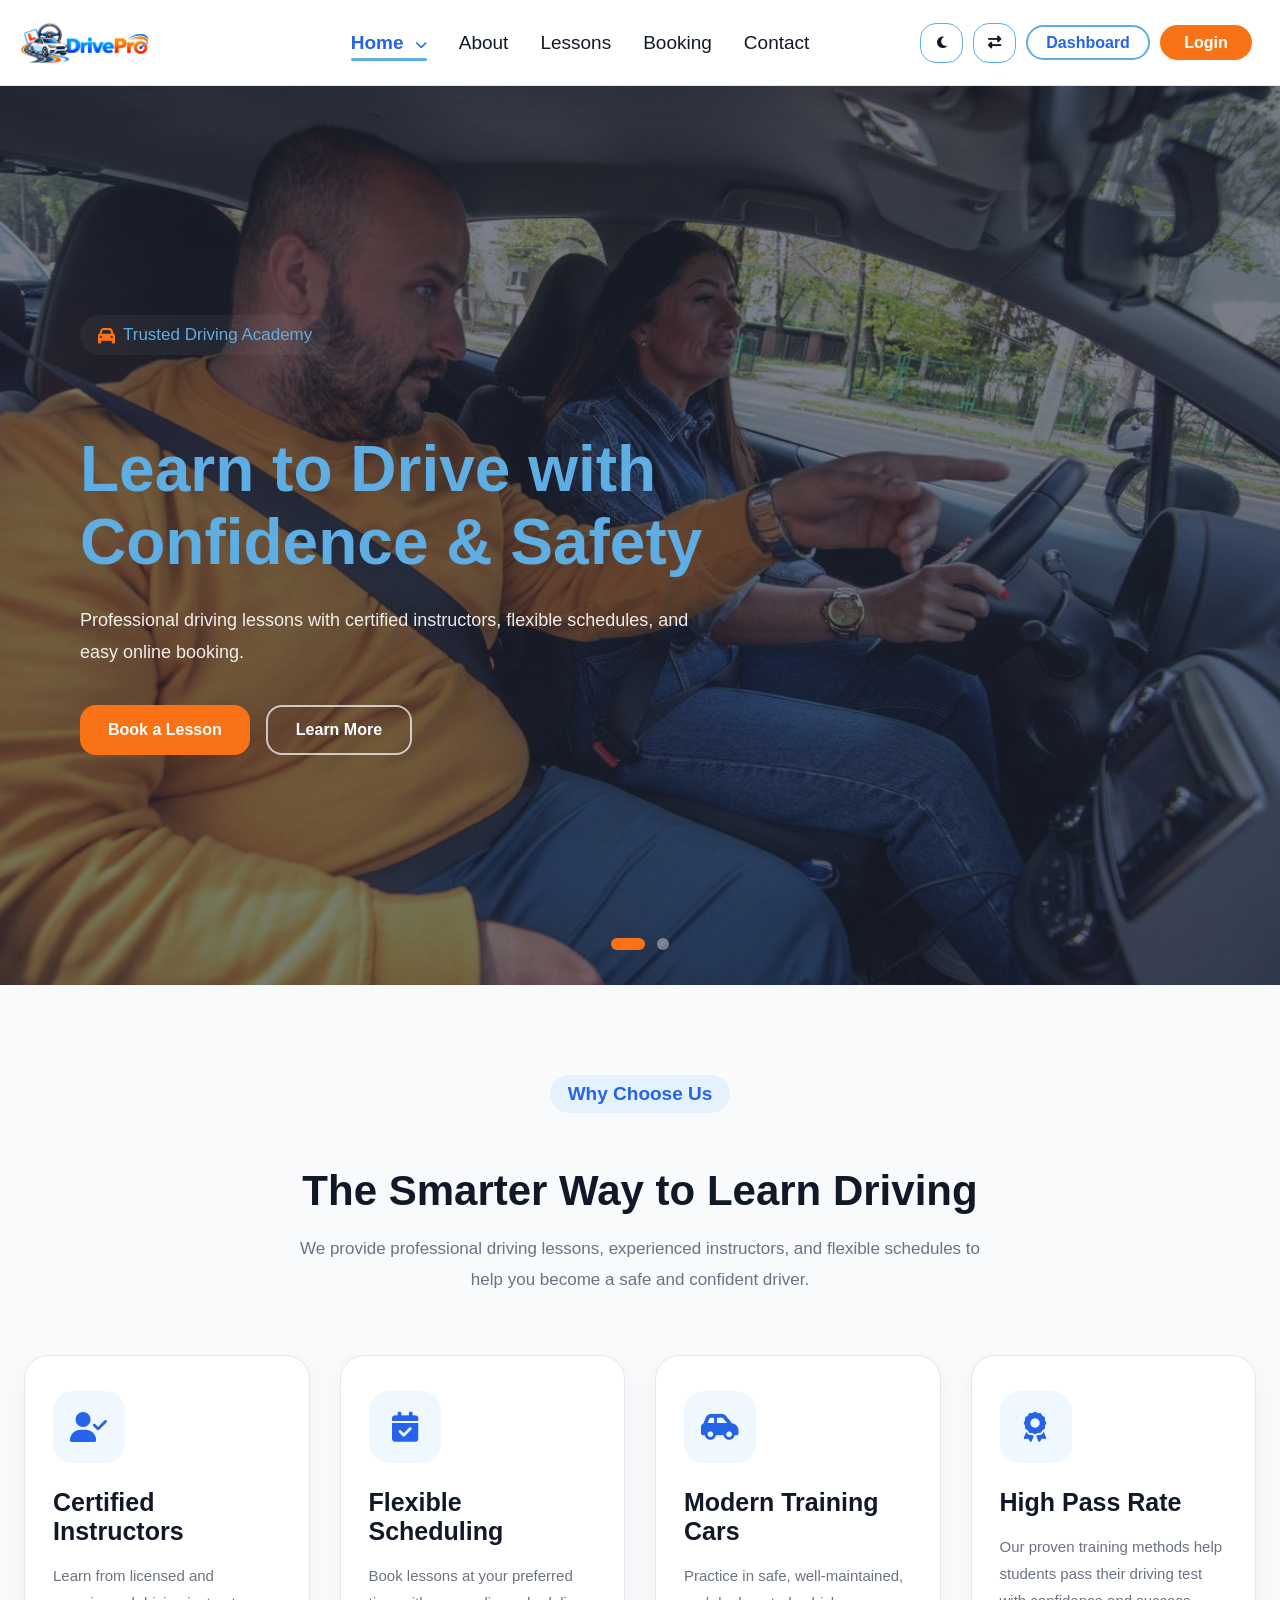
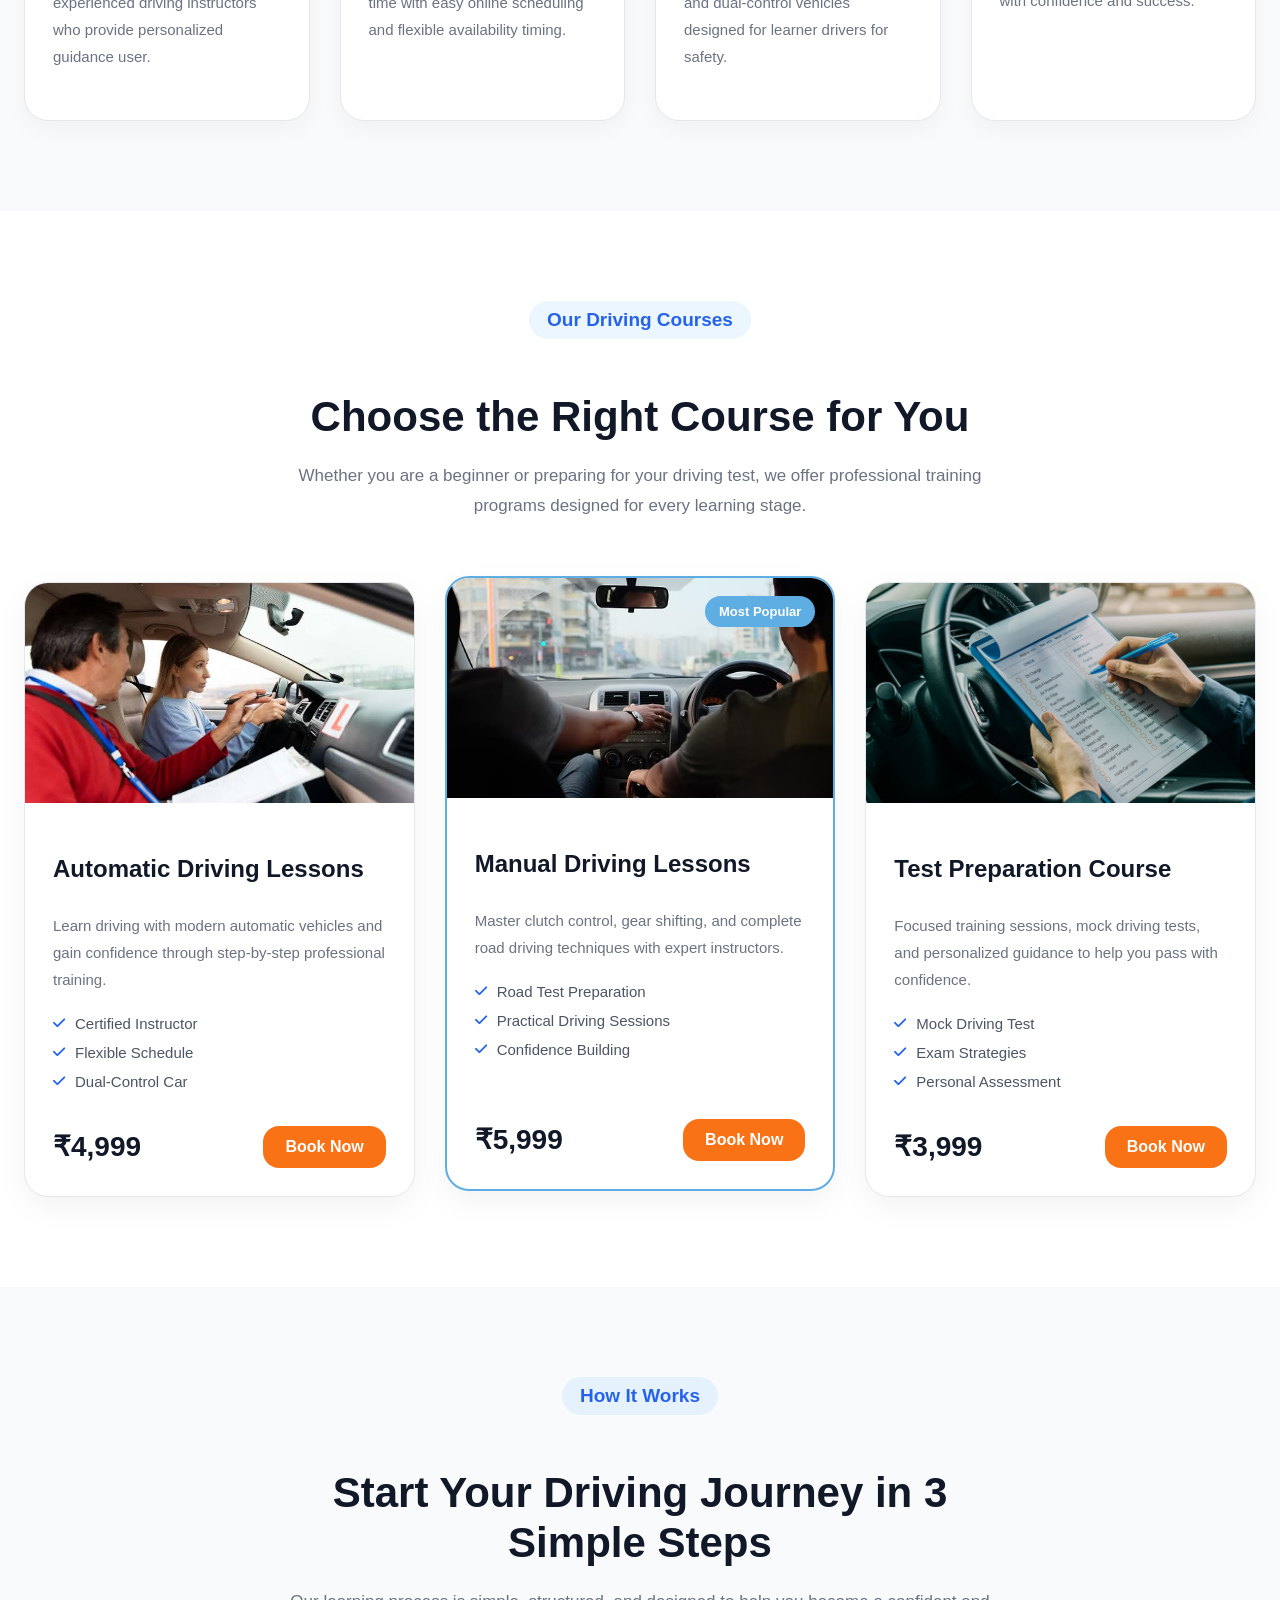
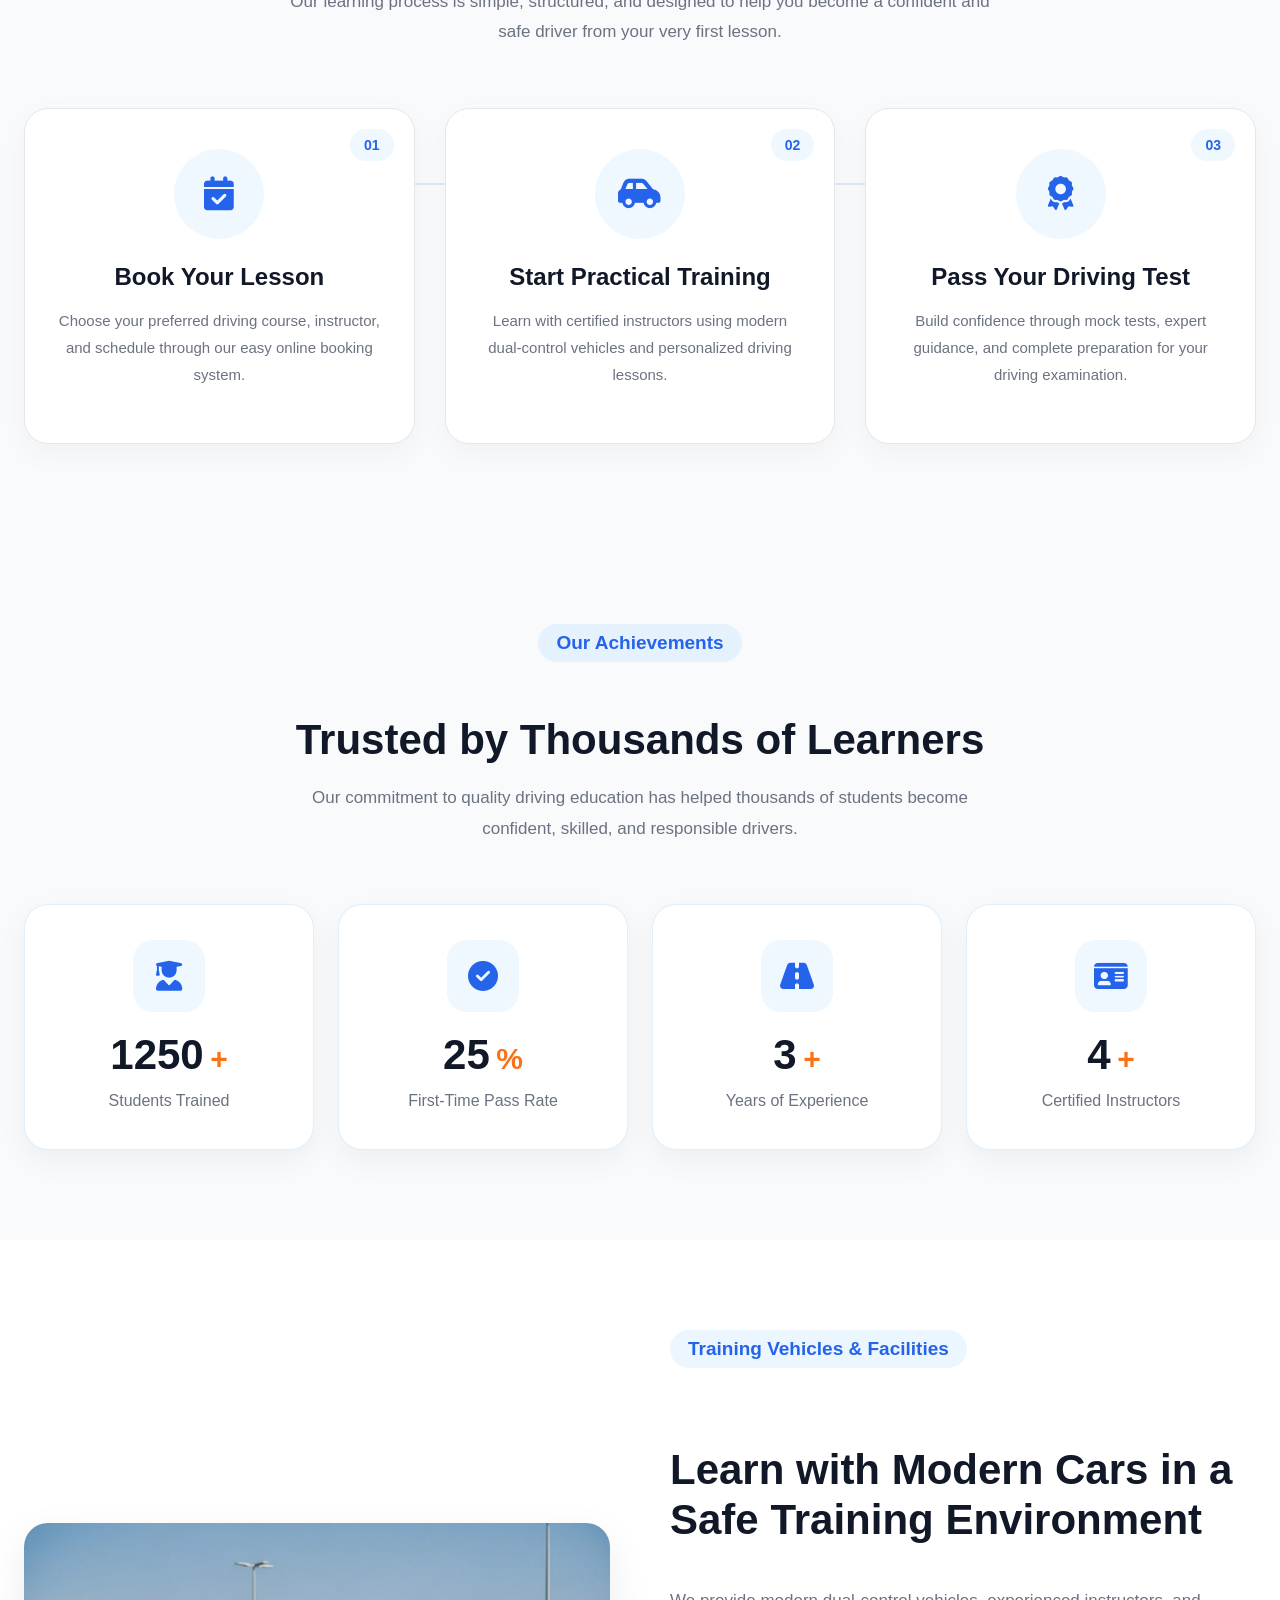
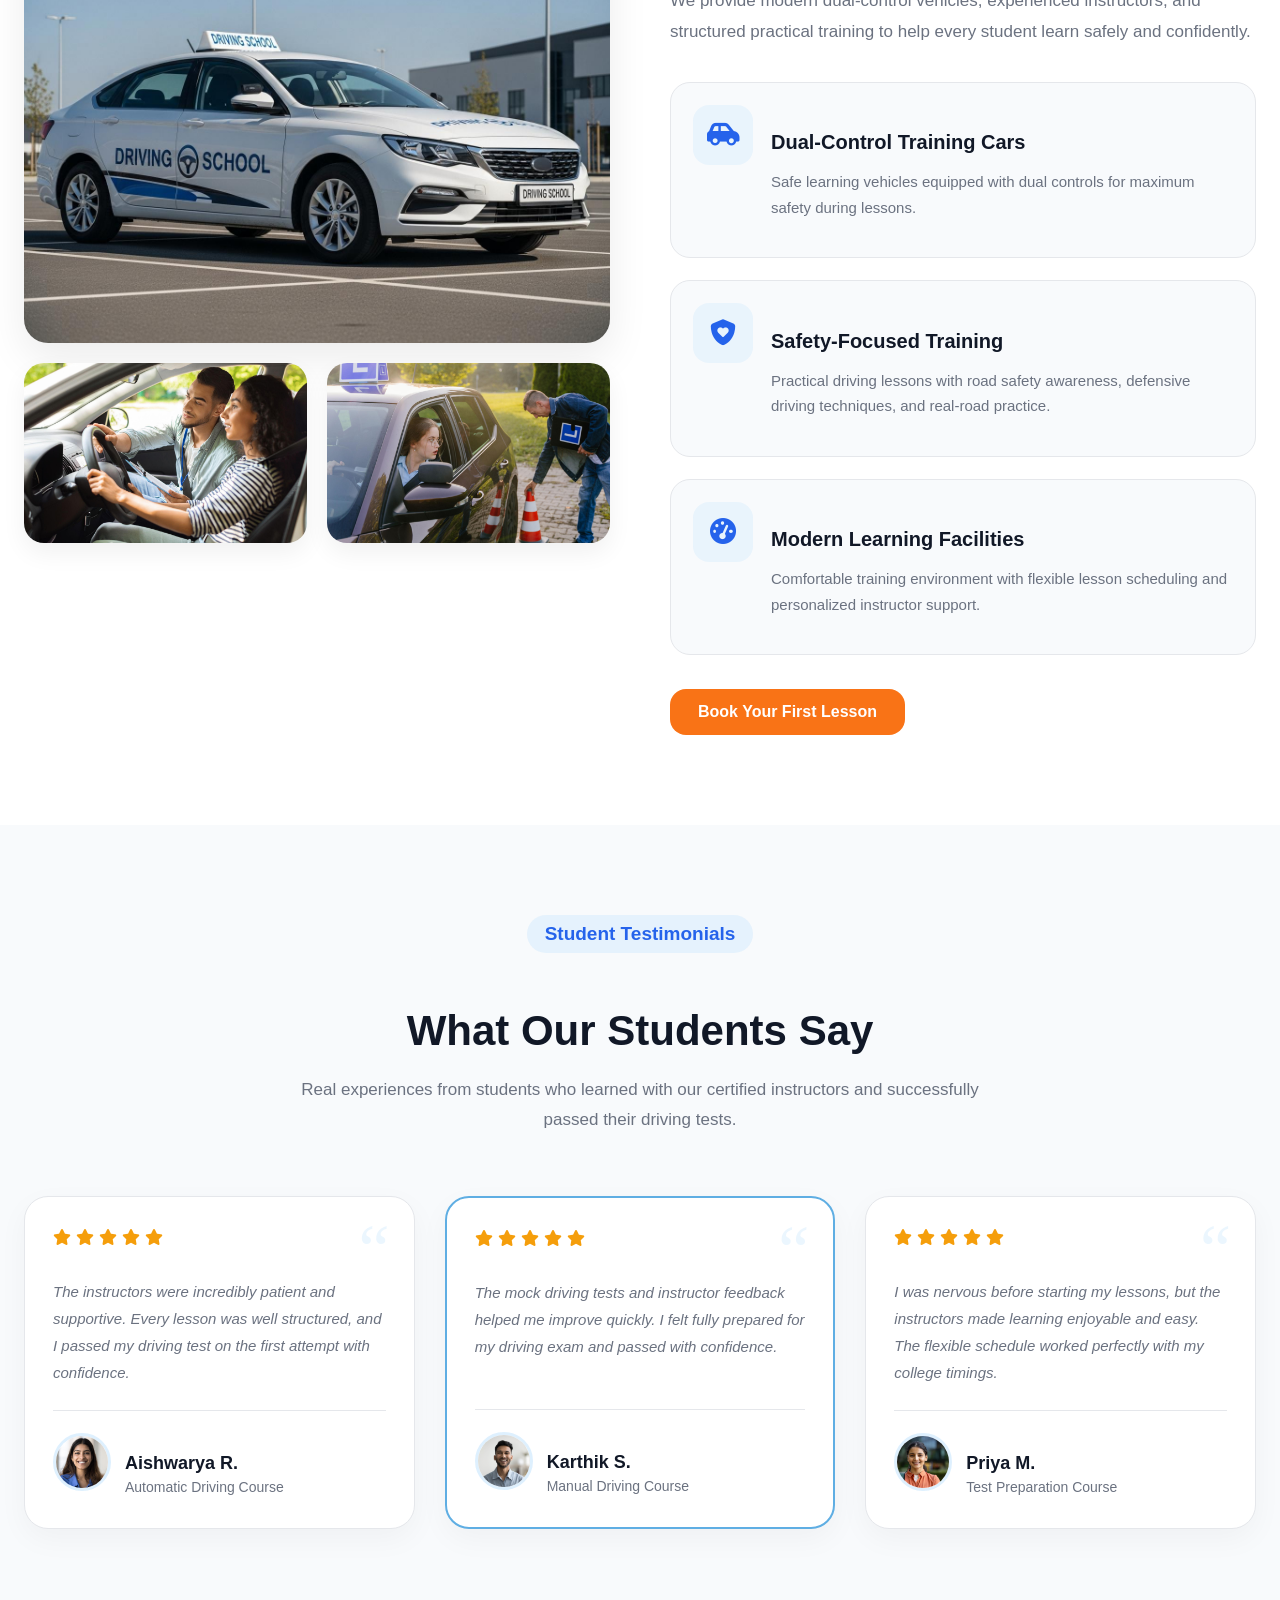
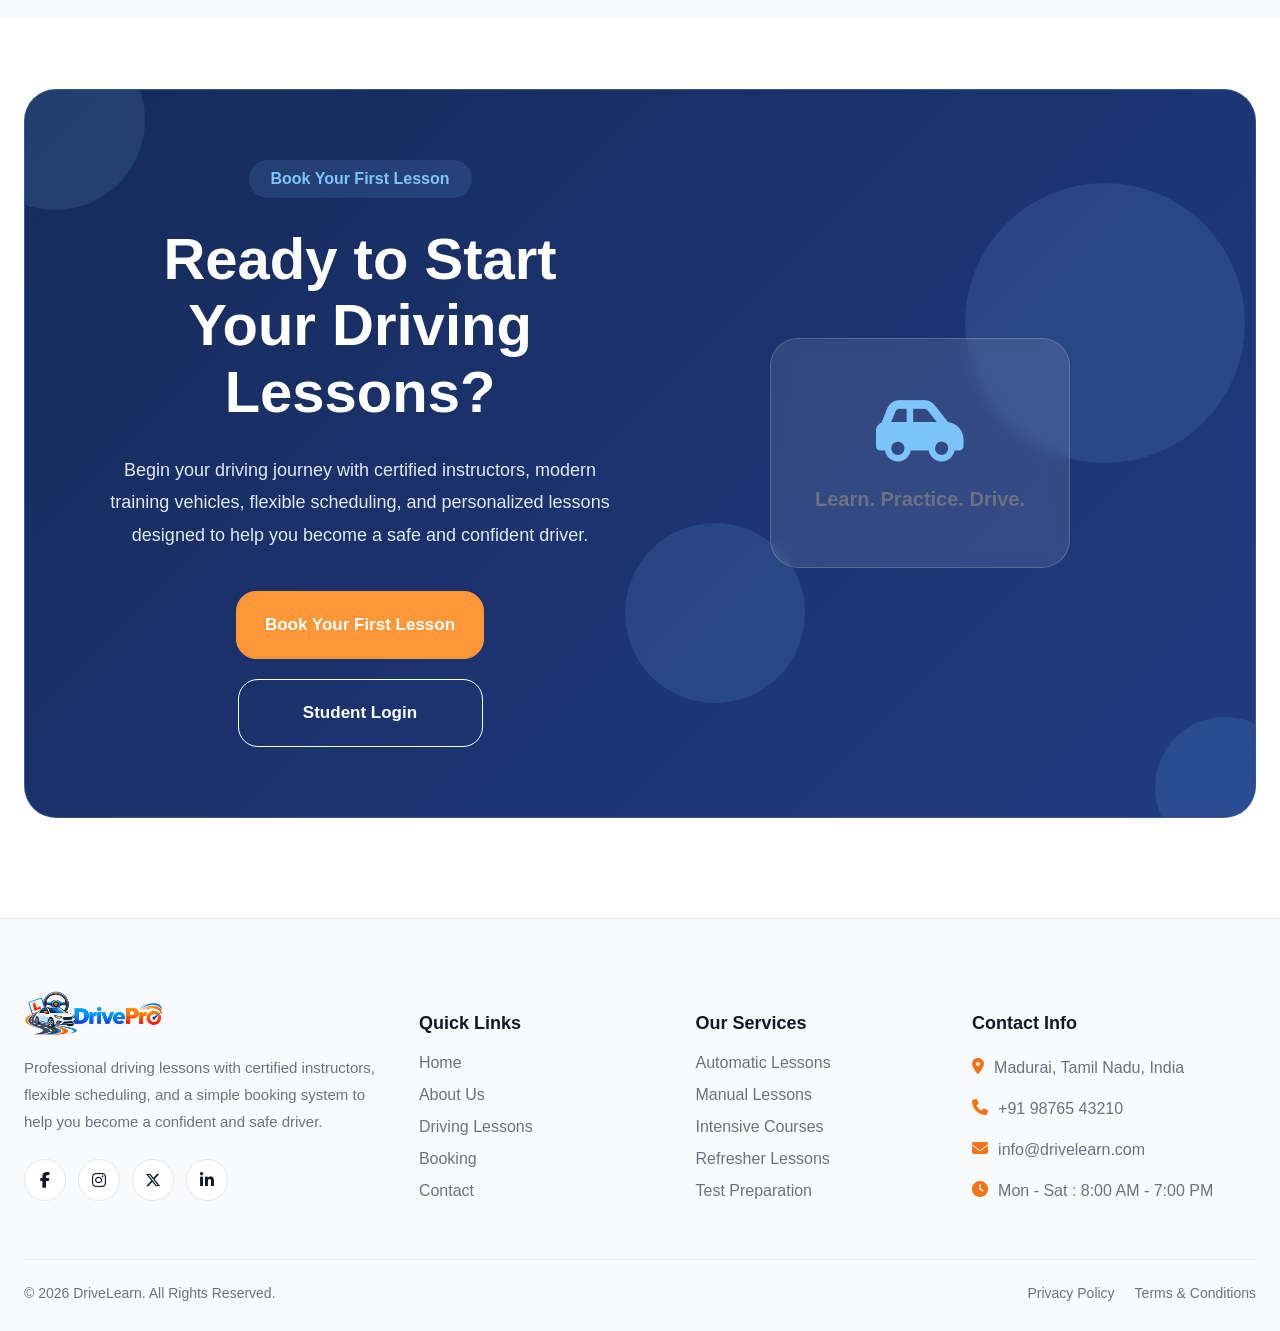
==== commit 87dcab7d: "Add files via upload" ====
--- a/index.html
+++ b/index.html
@@ -844,35 +844,58 @@
 </section>
 <!-- ==================== TESTIMONIALS END ==================== -->
 <!-- ==================== CTA START ==================== -->
-<section class="cta section">
+<!-- =========================
+     HOME 1 CTA SECTION
+========================= -->
+<section class="cta-section">
 
     <div class="container">
 
         <div class="cta-box">
 
-            <span class="cta-subtitle">
-                Book Your Lesson
-            </span>
-
-            <h2 class="cta-title">
-                Start Your Driving Journey Today
-            </h2>
-
-            <p class="cta-description">
-                Learn with certified instructors, modern training vehicles,
-                and flexible lesson schedules designed to help you become a
-                safe and confident driver.
-            </p>
-
-            <div class="cta-buttons">
-
-                <a href="booking.html" class="btn btn-primary">
-                    Book a Lesson
-                </a>
-
-                <a href="contact.html" class="btn btn-outline">
-                    Contact Us
-                </a>
+            <!-- Left Content -->
+            <div class="cta-content">
+
+                <span class="cta-subtitle">
+                    Book Your First Lesson
+                </span>
+
+                <h2 class="cta-title">
+                    Ready to Start Your Driving
+                    <span>Lessons?</span>
+                </h2>
+
+                <p class="cta-description">
+                    Begin your driving journey with certified instructors,
+                    modern training vehicles, flexible scheduling, and
+                    personalized lessons designed to help you become a
+                    safe and confident driver.
+                </p>
+
+                <div class="cta-buttons">
+
+                    <a href="booking.html" class="btn btn-primary">
+                        Book Your First Lesson
+                    </a>
+
+                    <a href="login.html" class="btn btn-outline">
+                        Student Login
+                    </a>
+
+                </div>
+
+            </div>
+
+            <!-- Right Decorative Area - No Image -->
+            <div class="cta-visual" aria-hidden="true">
+
+                <div class="cta-circle cta-circle-one"></div>
+                <div class="cta-circle cta-circle-two"></div>
+
+                <div class="cta-visual-card">
+                    <i class="fa-solid fa-car-side"></i>
+                    <span>Learn. Practice. Drive.</span>
+                </div>
 
             </div>
 
--- a/css/style.css
+++ b/css/style.css
@@ -3766,7 +3766,7 @@
 .vehicle-image img{
     width:100%;
     height:190px;
-    object-fit:fill;
+    object-fit:cover;
     display:block;
     transition:transform .4s ease;
 }
@@ -4697,7 +4697,7 @@
 /* Optional: emphasize the booking subtitle */
 
 .booking-banner .banner-subtitle{
-    background:rgba(255,255,255,0.14);
+    background:white;
     border:1px solid rgba(255,255,255,0.22);
 }
 
@@ -4912,7 +4912,7 @@
 
 .schedule-wrapper{
     display:grid;
-    grid-template-columns:.95fr 1.05fr;
+    grid-template-columns:1fr 1fr;
     gap:32px;
     align-items:start;
 }
@@ -4925,6 +4925,7 @@
     border-radius:24px;
     padding:24px;
     box-shadow:0 10px 30px rgba(0,0,0,0.05);
+    min-height: 540px;
 }
 
 .calendar-header{
@@ -5044,15 +5045,15 @@
 .schedule-slots{
     display:flex;
     flex-direction:column;
-    gap:24px;
-    padding: 32px;
+    gap:18px;
+    padding: 0;
 }
 
 .slots-section{
     background:#FFFFFF;
     border:1px solid var(--border);
-    border-radius:24px;
-    padding:24px;
+    border-radius:20px;
+    padding:20px;
     box-shadow:0 10px 30px rgba(0,0,0,0.05);
 }
 
@@ -5060,12 +5061,13 @@
     font-size:20px;
     color:var(--text);
     margin-bottom:18px;
+    margin: 0 0 14px;
 }
 
 .time-slots{
     display:grid;
     grid-template-columns:repeat(2,1fr);
-    gap:14px;
+    gap:10px;
 }
 
 .slot-btn{
@@ -5101,8 +5103,8 @@
 .schedule-summary{
     background:linear-gradient(135deg,#EAF6FF 0%,#D8EEFF 100%);
     border:1px solid rgba(124,196,250,0.25);
-    border-radius:24px;
-    padding:28px;
+    border-radius:20px;
+    padding:22px;
 }
 
 .schedule-summary h4{
@@ -8574,8 +8576,7 @@
 
 /* Booking form */
 
-body.dark-mode .booking-form-card,
-body.dark-mode .booking-info-card{
+body.dark-mode .booking-form-card{
     background:#111827;
     border:1px solid #334155;
     box-shadow:0 12px 30px rgba(0,0,0,.35);
@@ -8617,12 +8618,7 @@
 
 /* Booking info */
 
-body.dark-mode .booking-info-item{
-    background:#1E293B;
-    border:1px solid #334155;
-    border-radius:16px;
-    padding:18px;
-}
+
 
 body.dark-mode .booking-info-item h4{
     color:#FFFFFF;
@@ -9327,4 +9323,1449 @@
         right:auto !important;
         left:20px !important;
     }
+}
+
+
+
+/* =========================
+   CTA - REMOVE BOTTOM GAP
+========================= */
+
+.cta-section {
+    padding-bottom: 0 !important;
+    margin-bottom: 0 !important;
+}
+
+.cta-section > .container {
+    padding-bottom: 0 !important;
+    margin-bottom: 0 !important;
+}
+
+.cta-section .cta-box {
+    margin-bottom: 0 !important;
+}
+/* Remove CTA corner curves */
+section.cta.section .cta-box {
+    border-radius: 0 !important;
+}
+/* =========================
+   HOME 2 HERO CTA BUTTONS
+========================= */
+
+.hero-two-buttons {
+    display: flex;
+    gap: 18px;
+    align-items: center;
+}
+
+/* Primary CTA */
+.hero-two-buttons .btn-primary {
+    background: var(--primary);
+    color: #ffffff;
+    border: 1px solid var(--primary);
+}
+
+/* Secondary CTA */
+.hero-two-buttons .btn-outline {
+    background: transparent;
+    color: var(--primary);
+    border: 1px solid var(--primary);
+}
+
+/* Hover */
+.hero-two-buttons .btn-primary:hover {
+    background: var(--primary-dark, var(--primary));
+    color: #ffffff;
+}
+
+.hero-two-buttons .btn-outline:hover {
+    background: var(--primary);
+    color: #ffffff;
+}
+/* Space between CTA and Footer */
+.cta-home-two {
+    margin-bottom: 40px;
+}
+
+
+
+/* ================================
+   OFFICE INFORMATION
+================================ */
+
+.office-info-list {
+    display: flex;
+    flex-direction: column;
+    gap: 24px;
+}
+
+.office-info-item {
+    display: flex;
+    align-items: flex-start;
+    gap: 18px;
+    width: 100%;
+}
+
+.office-info-item > i {
+    flex: 0 0 56px;
+    width: 56px;
+    height: 56px;
+
+    display: flex;
+    align-items: center;
+    justify-content: center;
+
+    background: var(--primary-light);
+    color: var(--primary);
+
+    border-radius: 14px;
+    font-size: 20px;
+}
+
+.office-info-item > div {
+    flex: 1;
+    min-width: 0;
+}
+
+.office-info-item h4 {
+    margin: 4px 0 6px;
+    font-size: 18px;
+    font-weight: 700;
+    color: var(--text);
+}
+
+.office-info-item p {
+    margin: 0;
+    font-size: 15px;
+    line-height: 1.6;
+    color: var(--text-muted);
+}
+
+
+/* =================================
+   SERVICE AREA
+================================= */
+
+.service-list {
+    display: flex;
+    flex-direction: column;
+    gap: 24px;
+}
+
+.service-item {
+    display: flex;
+    align-items: flex-start;
+    gap: 18px;
+    width: 100%;
+}
+
+.service-item > i {
+    flex: 0 0 56px;
+    width: 56px;
+    height: 56px;
+
+    display: flex;
+    align-items: center;
+    justify-content: center;
+
+    background: var(--primary-light);
+    color: var(--primary);
+
+    border-radius: 14px;
+    font-size: 20px;
+}
+
+.service-item > div {
+    flex: 1;
+    min-width: 0;
+}
+
+.service-item h4 {
+    margin: 4px 0 6px;
+    font-size: 18px;
+    font-weight: 700;
+    color: var(--text);
+}
+
+.service-item p {
+    margin: 0;
+    font-size: 15px;
+    line-height: 1.6;
+    color: var(--text-muted);
+}
+
+
+/* =========================================================
+   LOGIN CONTROLS - MOBILE
+   ========================================================= */
+
+@media (max-width: 767px) {
+
+    .auth-controls {
+        position: fixed;
+
+        top: 12px;
+        right: 12px;
+
+        gap: 8px;
+
+        z-index: 99999;
+    }
+
+    .auth-controls button {
+        width: 44px;
+        height: 44px;
+    }
+}
+/* =========================================================
+   LOGIN CONTROLS
+   Outside login card + scrolls with page
+   ========================================================= */
+
+.login-portal {
+    position: relative;
+}
+
+.auth-controls {
+    position: absolute;
+    top: 15px;
+    right: 15px;
+
+    display: flex;
+    align-items: center;
+    gap: 10px;
+
+    z-index: 100;
+}
+
+.auth-controls button {
+    width: 48px;
+    height: 48px;
+
+    margin: 0;
+    padding: 0;
+
+    border-radius: 50%;
+    border: 1px solid var(--border);
+
+    background: var(--surface);
+    color: var(--text);
+
+    display: flex;
+    align-items: center;
+    justify-content: center;
+
+    cursor: pointer;
+
+    box-shadow: 0 8px 20px rgba(0,0,0,.15);
+
+    transition: all .3s ease;
+}
+
+.auth-controls button:hover {
+    background: var(--primary);
+    color: #fff;
+    border-color: var(--primary);
+}
+/* =========================================================
+   LOGIN PAGE - MOBILE AUTH CONTROLS
+   BUTTONS OUTSIDE LOGIN CARD
+   ========================================================= */
+
+@media (max-width: 767px) {
+
+    /* Login page wrapper */
+    .login-portal {
+        position: relative;
+        padding-top: 80px !important;
+    }
+
+    /* Dark mode + RTL buttons */
+    .auth-controls {
+        position: absolute !important;
+
+        top: 15px !important;
+        right: 15px !important;
+        left: auto !important;
+
+        display: flex !important;
+        align-items: center !important;
+        gap: 8px !important;
+
+        z-index: 9999 !important;
+    }
+
+    /* Buttons */
+    .auth-controls button {
+        width: 44px !important;
+        height: 44px !important;
+
+        min-width: 44px !important;
+        min-height: 44px !important;
+
+        margin: 0 !important;
+        padding: 0 !important;
+
+        border-radius: 50% !important;
+
+        display: flex !important;
+        align-items: center !important;
+        justify-content: center !important;
+    }
+
+    /* Login card */
+    .login-card {
+        position: relative !important;
+
+        margin-top: 0 !important;
+    }
+}
+
+@media (max-width: 767px) {
+
+    body.rtl .auth-controls {
+        right: 15px !important;
+        left: auto !important;
+
+        flex-direction: row;
+        direction: rtl;
+    }
+}
+/* =========================================================
+   RTL - AUTH BUTTONS ON RIGHT
+   ========================================================= */
+
+body.rtl .auth-controls {
+    right: 15px !important;
+    left: auto !important;
+
+    direction: rtl;
+}
+
+@media (max-width: 767px) {
+
+    html[dir="rtl"] .auth-controls,
+    body[dir="rtl"] .auth-controls,
+    body.rtl .auth-controls {
+        right: 12px !important;
+        left: auto !important;
+
+        margin-left: 0 !important;
+        margin-right: 0 !important;
+
+        transform: none !important;
+    }
+}
+/* =========================================================
+   AUTH CONTROLS - RTL STAY ON RIGHT
+========================================================= */
+
+.auth-controls {
+    position: absolute !important;
+    top: 24px !important;
+    right: 24px !important;
+    left: auto !important;
+
+    display: flex !important;
+    flex-direction: row !important;
+    gap: 12px !important;
+
+    z-index: 9999 !important;
+}
+
+
+/* RTL - KEEP BUTTONS ON RIGHT */
+html[dir="rtl"] .auth-controls,
+body[dir="rtl"] .auth-controls,
+body.rtl .auth-controls {
+    right: 24px !important;
+    left: auto !important;
+
+    margin-right: 0 !important;
+    margin-left: 0 !important;
+
+    transform: none !important;
+}
+
+
+/* =========================================================
+   MOBILE
+========================================================= */
+
+@media (max-width: 767px) {
+
+    .auth-controls {
+        top: 12px !important;
+        right: 12px !important;
+        left: auto !important;
+
+        gap: 8px !important;
+    }
+
+    html[dir="rtl"] .auth-controls,
+    body[dir="rtl"] .auth-controls,
+    body.rtl .auth-controls {
+        top: 12px !important;
+        right: 12px !important;
+        left: auto !important;
+    }
+
+    .auth-controls button {
+        width: 42px !important;
+        height: 42px !important;
+        flex: 0 0 42px !important;
+    }
+}
+
+
+/* =========================================================
+   PRICING - STRAIGHT BOOK PACKAGE BUTTON
+========================================================= */
+
+.pricing-card .btn,
+.pricing-card .btn-outline {
+    border-radius: 0 !important;
+}
+
+
+/* =========================================================
+   LESSON PACKAGES - BOOK PACKAGE BUTTON
+========================================================= */
+
+.package-card .btn,
+.package-card .btn-outline {
+    white-space: nowrap !important;
+    min-width: 160px !important;
+    width: 160px !important;
+    display: inline-flex !important;
+    align-items: center !important;
+    justify-content: center !important;
+    text-align: center !important;
+}
+/* Success Stats - Number + Symbol same blue color */
+.success-stats .stat-card h3,
+.success-stats .stat-card h3 .counter,
+.success-stats .stat-card h3 .stat-suffix {
+    color: var(--primary) !important;
+}
+/* =========================================================
+   PAGE BANNER - CURRENT PAGE BREADCRUMB
+   Keep current page name BLUE in dark mode
+========================================================= */
+
+.about-banner .breadcrumb span,
+.lessons-banner .breadcrumb span,
+.booking-banner .breadcrumb span {
+    color: var(--primary) !important;
+}
+/* Gap between About CTA and Footer */
+.about-cta {
+    margin-bottom: 40px !important;
+}
+/* =========================================================
+   WHY HOME TWO - ICON + TEXT ALIGNMENT
+========================================================= */
+
+.why-feature-item {
+    display: flex !important;
+    align-items: flex-start !important;
+    gap: 20px !important;
+}
+
+.why-feature-item > i {
+    flex: 0 0 62px !important;
+    width: 62px !important;
+    height: 62px !important;
+
+    display: flex !important;
+    align-items: center !important;
+    justify-content: center !important;
+
+    margin: 0 !important;
+}
+
+.why-feature-item > div {
+    flex: 1 !important;
+    margin: 0 !important;
+    padding: 0 !important;
+}
+
+.why-feature-item h4 {
+    margin-top: 0 !important;
+}
+
+
+
+
+
+/* =========================================================
+   HOME 1 CTA SECTION
+   PART 2 - MAIN + RESPONSIVE CSS
+========================================================= */
+
+.cta-section {
+    padding: 80px 0;
+    margin-bottom: 60px;
+    position: relative;
+}
+
+.cta-box {
+    position: relative;
+    display: grid;
+    grid-template-columns: 1.1fr 0.9fr;
+    gap: 50px;
+    align-items: center;
+
+    min-height: 520px;
+    padding: 60px 70px;
+
+    background: linear-gradient(
+        135deg,
+        #162B5B 0%,
+        #203B82 100%
+    );
+
+    border-radius: 32px;
+    overflow: hidden;
+}
+
+/* LEFT CONTENT */
+
+.cta-content {
+    position: relative;
+    z-index: 2;
+    max-width: 700px;
+}
+
+.cta-subtitle {
+    display: inline-block;
+    margin-bottom: 28px;
+    padding: 10px 22px;
+
+    font-size: 16px;
+    font-weight: 600;
+
+    color: #7CC4FA;
+    background: rgba(124, 196, 250, 0.12);
+
+    border-radius: 30px;
+}
+
+.cta-title {
+    margin: 0 0 28px;
+
+    font-size: 58px;
+    line-height: 1.15;
+    font-weight: 700;
+
+    color: #FFFFFF;
+}
+
+.cta-title span {
+    display: block;
+    color: #FFFFFF;
+}
+
+.cta-description {
+    max-width: 720px;
+    margin: 0 0 40px;
+
+    font-size: 18px;
+    line-height: 1.8;
+    font-weight: 500;
+
+    color: #E2E8F0;
+}
+
+.cta-buttons {
+    display: flex;
+    align-items: center;
+    gap: 20px;
+    flex-wrap: wrap;
+}
+
+.cta-buttons .btn {
+    min-width: 245px;
+    min-height: 68px;
+
+    display: inline-flex;
+    align-items: center;
+    justify-content: center;
+
+    padding: 16px 28px;
+
+    font-size: 17px;
+    font-weight: 600;
+
+    border-radius: 20px;
+    text-decoration: none;
+
+    box-sizing: border-box;
+}
+
+/* PRIMARY BUTTON */
+
+.cta-buttons .btn-primary {
+    background: #FF9638;
+    color: #FFFFFF;
+    border: 1px solid #FF9638;
+}
+
+.cta-buttons .btn-primary:hover {
+    background: #F58220;
+    border-color: #F58220;
+}
+
+/* OUTLINE BUTTON */
+
+.cta-buttons .btn-outline {
+    background: transparent;
+    color: #FFFFFF;
+    border: 1px solid #FFFFFF;
+}
+
+.cta-buttons .btn-outline:hover {
+    background: #FFFFFF;
+    color: #162B5B;
+}
+
+
+/* =========================================================
+   RIGHT DECORATIVE AREA
+========================================================= */
+
+.cta-visual {
+    position: relative;
+    min-height: 380px;
+
+    display: flex;
+    align-items: center;
+    justify-content: center;
+
+    z-index: 1;
+}
+
+.cta-visual-card {
+    position: relative;
+    z-index: 3;
+
+    width: 300px;
+    min-height: 230px;
+
+    display: flex;
+    flex-direction: column;
+    align-items: center;
+    justify-content: center;
+
+    gap: 22px;
+
+    background: rgba(255, 255, 255, 0.10);
+    border: 1px solid rgba(255, 255, 255, 0.18);
+
+    border-radius: 28px;
+
+    color: #FFFFFF;
+
+    backdrop-filter: blur(8px);
+}
+
+.cta-visual-card i {
+    font-size: 70px;
+    color: #7CC4FA;
+}
+
+.cta-visual-card span {
+    font-size: 20px;
+    font-weight: 600;
+}
+
+
+/* DECORATIVE CIRCLES */
+
+.cta-circle {
+    position: absolute;
+    border-radius: 50%;
+    background: rgba(124, 196, 250, 0.12);
+}
+
+.cta-circle-one {
+    width: 280px;
+    height: 280px;
+    top: -80px;
+    right: -70px;
+}
+
+.cta-circle-two {
+    width: 180px;
+    height: 180px;
+    bottom: -60px;
+    left: -40px;
+}
+
+
+/* =========================================================
+   TABLET
+========================================================= */
+
+@media (max-width: 1024px) {
+
+    .cta-section {
+        padding: 60px 0;
+        margin-bottom: 50px;
+    }
+
+    .cta-box {
+        grid-template-columns: 1fr 0.8fr;
+        gap: 30px;
+
+        min-height: 480px;
+        padding: 50px 45px;
+    }
+
+    .cta-title {
+        font-size: 46px;
+    }
+
+    .cta-description {
+        font-size: 17px;
+        margin-bottom: 32px;
+    }
+
+    .cta-buttons .btn {
+        min-width: 210px;
+        min-height: 60px;
+        font-size: 16px;
+    }
+
+    .cta-visual {
+        min-height: 320px;
+    }
+
+    .cta-visual-card {
+        width: 250px;
+        min-height: 200px;
+    }
+
+    .cta-visual-card i {
+        font-size: 58px;
+    }
+}
+
+
+/* =========================================================
+   MOBILE
+========================================================= */
+
+@media (max-width: 768px) {
+
+    .cta-section {
+        padding: 45px 0;
+        margin-bottom: 40px;
+    }
+
+    .cta-box {
+        grid-template-columns: 1fr;
+        gap: 35px;
+
+        min-height: auto;
+        padding: 45px 25px;
+
+        border-radius: 24px;
+    }
+
+    .cta-content {
+        max-width: 100%;
+        text-align: center;
+    }
+
+    .cta-subtitle {
+        margin-bottom: 20px;
+        font-size: 14px;
+        padding: 9px 18px;
+    }
+
+    .cta-title {
+        margin-bottom: 20px;
+        font-size: 36px;
+        line-height: 1.2;
+    }
+
+    .cta-description {
+        margin-bottom: 28px;
+        font-size: 16px;
+        line-height: 1.7;
+    }
+
+    .cta-buttons {
+        width: 100%;
+        justify-content: center;
+        gap: 14px;
+    }
+
+    .cta-buttons .btn {
+        width: 100%;
+        min-width: 0;
+        min-height: 56px;
+        font-size: 16px;
+    }
+
+    .cta-visual {
+        min-height: 250px;
+    }
+
+    .cta-visual-card {
+        width: 230px;
+        min-height: 170px;
+    }
+
+    .cta-visual-card i {
+        font-size: 50px;
+    }
+
+    .cta-visual-card span {
+        font-size: 17px;
+    }
+}
+
+
+/* =========================================================
+   SMALL MOBILE
+========================================================= */
+
+@media (max-width: 480px) {
+
+    .cta-section {
+        padding: 35px 0;
+        margin-bottom: 30px;
+    }
+
+    .cta-box {
+        padding: 35px 20px;
+        gap: 30px;
+        border-radius: 20px;
+    }
+
+    .cta-title {
+        font-size: 30px;
+    }
+
+    .cta-description {
+        font-size: 15px;
+    }
+
+    .cta-buttons .btn {
+        min-height: 52px;
+        font-size: 15px;
+    }
+
+    .cta-visual {
+        min-height: 210px;
+    }
+
+    .cta-visual-card {
+        width: 200px;
+        min-height: 150px;
+    }
+
+    .cta-visual-card i {
+        font-size: 42px;
+    }
+
+    .cta-visual-card span {
+        font-size: 15px;
+    }
+}
+
+
+/* =========================================================
+   EXTRA SMALL MOBILE
+========================================================= */
+
+@media (max-width: 360px) {
+
+    .cta-section {
+        margin-bottom: 25px;
+    }
+
+    .cta-box {
+        padding: 30px 16px;
+    }
+
+    .cta-title {
+        font-size: 27px;
+    }
+
+    .cta-description {
+        font-size: 14px;
+    }
+
+    .cta-visual-card {
+        width: 180px;
+    }
+}
+
+
+
+/* =========================================================
+   HOME 1 CTA - CENTERED + FOOTER GAP
+========================================================= */
+
+.cta-section {
+    padding: 70px 0 100px !important;
+    margin: 0 !important;
+}
+
+.cta-box {
+    min-height: 560px !important;
+    padding: 70px 80px !important;
+
+    display: grid !important;
+    grid-template-columns: 1fr 1fr !important;
+    align-items: center !important;
+    justify-content: center !important;
+
+    margin: 0 auto !important;
+    box-sizing: border-box !important;
+}
+
+/* Center the left content */
+.cta-content {
+    display: flex !important;
+    flex-direction: column !important;
+    justify-content: center !important;
+    align-items: center !important;
+
+    text-align: center !important;
+
+    margin: 0 auto !important;
+    width: 100% !important;
+}
+
+/* Heading */
+.cta-title {
+    text-align: center !important;
+    margin-left: auto !important;
+    margin-right: auto !important;
+}
+
+/* Description */
+.cta-description {
+    text-align: center !important;
+    margin-left: auto !important;
+    margin-right: auto !important;
+}
+
+/* Buttons */
+.cta-buttons {
+    justify-content: center !important;
+    align-items: center !important;
+    margin: 0 auto !important;
+}
+
+/* Right decorative area */
+.cta-visual {
+    display: flex !important;
+    align-items: center !important;
+    justify-content: center !important;
+
+    margin: 0 auto !important;
+    width: 100% !important;
+}
+
+
+/* =========================================================
+   TABLET
+========================================================= */
+
+@media (max-width: 1024px) {
+
+    .cta-section {
+        padding: 60px 0 80px !important;
+    }
+
+    .cta-box {
+        min-height: 520px !important;
+        padding: 55px 45px !important;
+        gap: 30px !important;
+    }
+
+    .cta-title {
+        font-size: 46px !important;
+    }
+
+    .cta-description {
+        font-size: 17px !important;
+    }
+}
+
+
+/* =========================================================
+   MOBILE
+========================================================= */
+
+@media (max-width: 768px) {
+
+    .cta-section {
+        padding: 45px 0 65px !important;
+    }
+
+    .cta-box {
+        grid-template-columns: 1fr !important;
+
+        min-height: auto !important;
+
+        padding: 45px 25px !important;
+
+        gap: 35px !important;
+    }
+
+    .cta-content {
+        text-align: center !important;
+        align-items: center !important;
+    }
+
+    .cta-title {
+        font-size: 36px !important;
+        text-align: center !important;
+    }
+
+    .cta-description {
+        font-size: 16px !important;
+        text-align: center !important;
+    }
+
+    .cta-buttons {
+        width: 100% !important;
+        justify-content: center !important;
+    }
+
+    .cta-visual {
+        min-height: 240px !important;
+    }
+}
+
+
+/* =========================================================
+   SMALL MOBILE
+========================================================= */
+
+@media (max-width: 480px) {
+
+    .cta-section {
+        padding: 35px 0 55px !important;
+    }
+
+    .cta-box {
+        padding: 35px 20px !important;
+        gap: 30px !important;
+    }
+
+    .cta-title {
+        font-size: 30px !important;
+    }
+
+    .cta-description {
+        font-size: 15px !important;
+    }
+
+    .cta-buttons {
+        flex-direction: column !important;
+        width: 100% !important;
+    }
+
+    .cta-buttons .btn {
+        width: 100% !important;
+        min-width: 0 !important;
+    }
+
+    .cta-visual {
+        min-height: 210px !important;
+    }
+}
+
+
+
+/* =========================================================
+   HOME 2 CTA - FIX TOP PADDING
+========================================================= */
+
+.cta-home-two {
+    padding-top: 40px !important;
+    padding-bottom: 60px !important;
+}
+
+.cta-two-box {
+    padding-top: 45px !important;
+    padding-bottom: 55px !important;
+    box-sizing: border-box !important;
+}
+
+.cta-two-content {
+    padding-top: 0 !important;
+    margin-top: 0 !important;
+}
+
+
+/* =========================================================
+   TABLET
+========================================================= */
+
+@media (max-width: 1024px) {
+
+    .cta-home-two {
+        padding-top: 35px !important;
+        padding-bottom: 50px !important;
+    }
+
+    .cta-two-box {
+        padding-top: 40px !important;
+        padding-bottom: 45px !important;
+    }
+}
+
+
+/* =========================================================
+   MOBILE
+========================================================= */
+
+@media (max-width: 768px) {
+
+    .cta-home-two {
+        padding-top: 30px !important;
+        padding-bottom: 40px !important;
+    }
+
+    .cta-two-box {
+        padding-top: 35px !important;
+        padding-bottom: 40px !important;
+    }
+
+    .cta-two-content {
+        padding-top: 0 !important;
+        margin-top: 0 !important;
+    }
+}
+
+
+/* =========================================================
+   SMALL MOBILE
+========================================================= */
+
+@media (max-width: 480px) {
+
+    .cta-home-two {
+        padding-top: 25px !important;
+        padding-bottom: 35px !important;
+    }
+
+    .cta-two-box {
+        padding-top: 30px !important;
+        padding-bottom: 35px !important;
+    }
+}
+
+
+
+
+/* =========================================================
+   LESSONS CTA - FIX BOTTOM PADDING
+========================================================= */
+
+.lessons-cta {
+    padding-bottom: 40px !important;
+}
+
+.lessons-cta-box {
+    padding-top: 32px !important;
+    padding-bottom: 32px !important;
+    margin-bottom: 0 !important;
+}
+
+.lessons-cta-content {
+    padding-bottom: 0 !important;
+}
+
+.lessons-cta-buttons {
+    margin-bottom: 0 !important;
+}
+
+
+/* =========================================================
+   TABLET
+========================================================= */
+
+@media (max-width: 1024px) {
+    .lessons-cta {
+        padding-bottom: 30px !important;
+    }
+
+    .lessons-cta-box {
+        padding-top: 28px !important;
+        padding-bottom: 28px !important;
+    }
+}
+
+
+/* =========================================================
+   MOBILE
+========================================================= */
+
+@media (max-width: 768px) {
+    .lessons-cta {
+        padding-bottom: 25px !important;
+    }
+
+    .lessons-cta-box {
+        padding-top: 26px !important;
+        padding-bottom: 26px !important;
+    }
+
+    .lessons-cta-content {
+        padding-bottom: 0 !important;
+    }
+}
+
+
+/* =========================================================
+   SMALL MOBILE
+========================================================= */
+
+@media (max-width: 480px) {
+    .lessons-cta {
+        padding-bottom: 20px !important;
+    }
+
+    .lessons-cta-box {
+        padding-top: 22px !important;
+        padding-bottom: 22px !important;
+    }
+}
+
+
+
+/* =========================================================
+   HOME 2 HERO CTA BUTTONS
+========================================================= */
+
+.hero-two-buttons .btn-primary {
+    background: #FF9638 !important;
+    border: 2px solid #FF9638 !important;
+    color: #FFFFFF !important;
+}
+
+.hero-two-buttons .btn-primary:hover {
+    background: #E98228 !important;
+    border-color: #E98228 !important;
+    color: #FFFFFF !important;
+}
+
+.hero-two-buttons .btn-outline {
+    background: transparent !important;
+    border: 2px solid var(--primary) !important;
+    color: #FFFFFF !important;
+}
+
+.hero-two-buttons .btn-outline:hover {
+    background: var(--primary) !important;
+    border-color: var(--primary) !important;
+    color: #FFFFFF !important;
+}
+
+
+
+
+/* Pricing card buttons - rounded corners */
+.lesson-pricing .pricing-grid .btn {
+    border-radius: 10px !important;
+}
+
+
+
+/* =========================================================
+   CONTACT BANNER CTA BUTTONS
+========================================================= */
+
+.contact-banner .banner-buttons .btn-primary {
+    background: #FF9638 !important;
+    border: 2px solid #FF9638 !important;
+    color: #FFFFFF !important;
+}
+
+.contact-banner .banner-buttons .btn-primary:hover {
+    background: #E98228 !important;
+    border-color: #E98228 !important;
+    color: #FFFFFF !important;
+}
+
+.contact-banner .banner-buttons .btn-outline {
+    background: transparent !important;
+    border: 2px solid var(--primary) !important;
+    color: #FFFFFF !important;
+}
+
+.contact-banner .banner-buttons .btn-outline:hover {
+    background: var(--primary) !important;
+    border-color: var(--primary) !important;
+    color: #FFFFFF !important;
+}
+
+
+
+/* =========================================================
+   PASS RATE / STAT CARDS
+   ALL CARDS SAME STYLE
+========================================================= */
+
+.pass-stats-grid {
+    display: grid;
+    grid-template-columns: repeat(2, 1fr);
+    gap: 24px;
+}
+
+/* Same design for every card */
+.pass-stat-card,
+.pass-stat-card.featured {
+    background: #ffffff !important;
+    border: 1px solid #E1E5EA !important;
+    border-radius: 26px !important;
+    min-height: 210px;
+    padding: 35px 30px !important;
+
+    display: flex;
+    flex-direction: column;
+    align-items: center;
+    justify-content: center;
+
+    text-align: center;
+
+    box-shadow: 0 10px 30px rgba(15, 23, 42, 0.05);
+    transition: all 0.3s ease;
+}
+
+/* Same hover for all */
+.pass-stat-card:hover,
+.pass-stat-card.featured:hover {
+    transform: translateY(-5px);
+    border-color: var(--primary) !important;
+    box-shadow: 0 15px 35px rgba(15, 23, 42, 0.10);
+}
+
+/* Number */
+.pass-stat-card h3,
+.pass-stat-card.featured h3 {
+    margin: 0 0 12px !important;
+    font-size: 52px !important;
+    line-height: 1 !important;
+    font-weight: 700 !important;
+    color: #6B7280 !important;
+}
+
+/* Number itself */
+.pass-stat-card .counter,
+.pass-stat-card.featured .counter {
+    color: #6B7280 !important;
+}
+
+/* + and % */
+.pass-stat-card h3,
+.pass-stat-card h3 .stat-suffix {
+    color: #6B7280 !important;
+}
+
+/* Paragraph text */
+.pass-stat-card p,
+.pass-stat-card.featured p {
+    margin: 0 !important;
+    font-size: 17px !important;
+    line-height: 1.5 !important;
+    font-weight: 500 !important;
+    color: #64748B !important;
+}
+
+
+
+
+
+
+/* =========================================================
+   ABOUT HOME TWO - FEATURE CARDS
+========================================================= */
+
+.about-two-features {
+    display: flex;
+    flex-direction: column;
+    gap: 28px;
+}
+
+.about-two-features .feature-item {
+    width: 100%;
+    min-height: 165px;
+    padding: 28px 30px;
+
+    display: flex;
+    align-items: center;
+    gap: 22px;
+
+    background: #F8FAFC;
+    border: 1px solid #DDE3EA;
+    border-radius: 26px;
+
+    box-sizing: border-box;
+    transition: all 0.3s ease;
+}
+
+/* Icon box */
+.about-two-features .feature-item > i {
+    flex: 0 0 66px;
+    width: 66px;
+    height: 66px;
+
+    display: flex;
+    align-items: center;
+    justify-content: center;
+
+    background: #EAF5FF;
+    color: var(--primary);
+
+    border-radius: 18px;
+    font-size: 26px;
+
+    margin: 0;
+}
+
+/* Text area */
+.about-two-features .feature-item > div {
+    flex: 1;
+    min-width: 0;
+    margin: 0;
+    padding: 0;
+}
+
+/* Heading */
+.about-two-features .feature-item h4 {
+    margin: 0 0 10px;
+
+    font-size: 24px;
+    line-height: 1.3;
+    font-weight: 700;
+
+    color: #0F172A;
+}
+
+/* Description */
+.about-two-features .feature-item p {
+    margin: 0;
+
+    font-size: 17px;
+    line-height: 1.6;
+    font-weight: 400;
+
+    color: #64748B;
+}
+
+/* Hover */
+.about-two-features .feature-item:hover {
+    transform: translateY(-3px);
+    border-color: var(--primary);
+    box-shadow: 0 12px 30px rgba(15, 23, 42, 0.08);
 }
